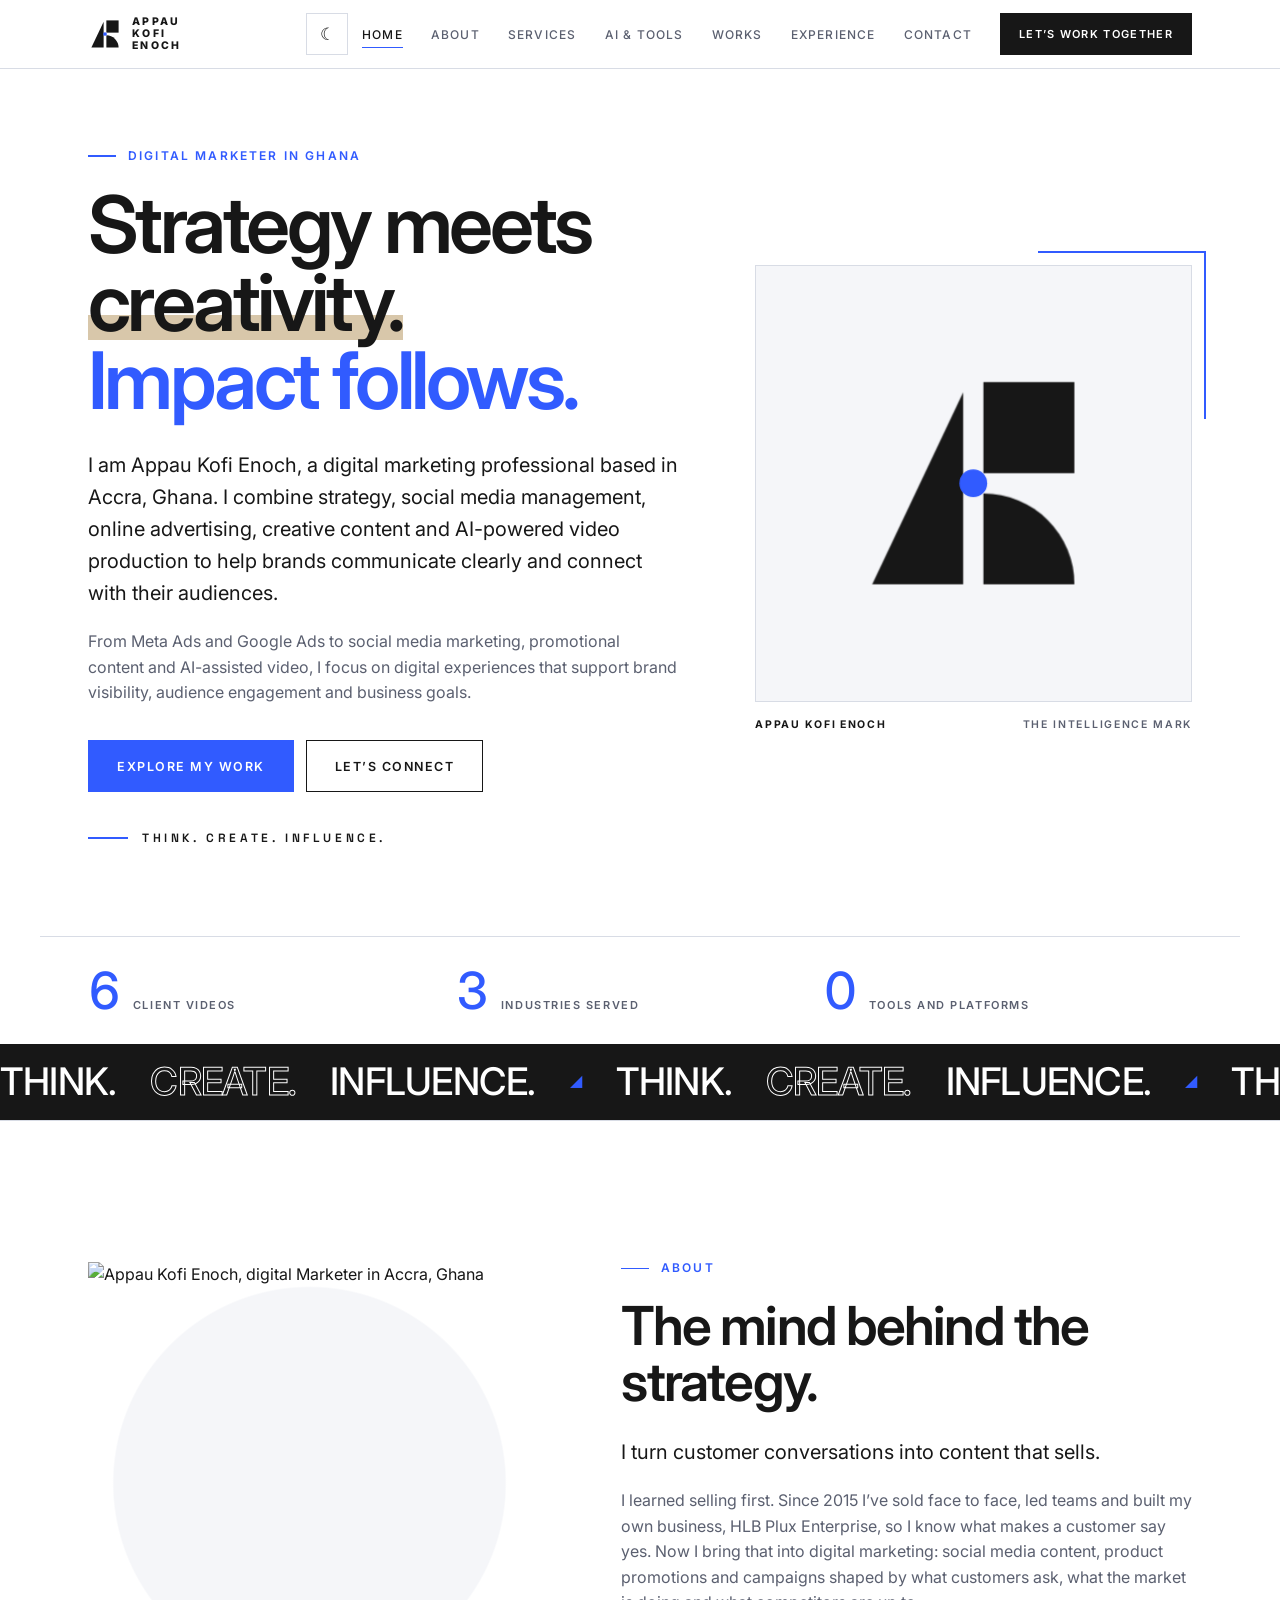
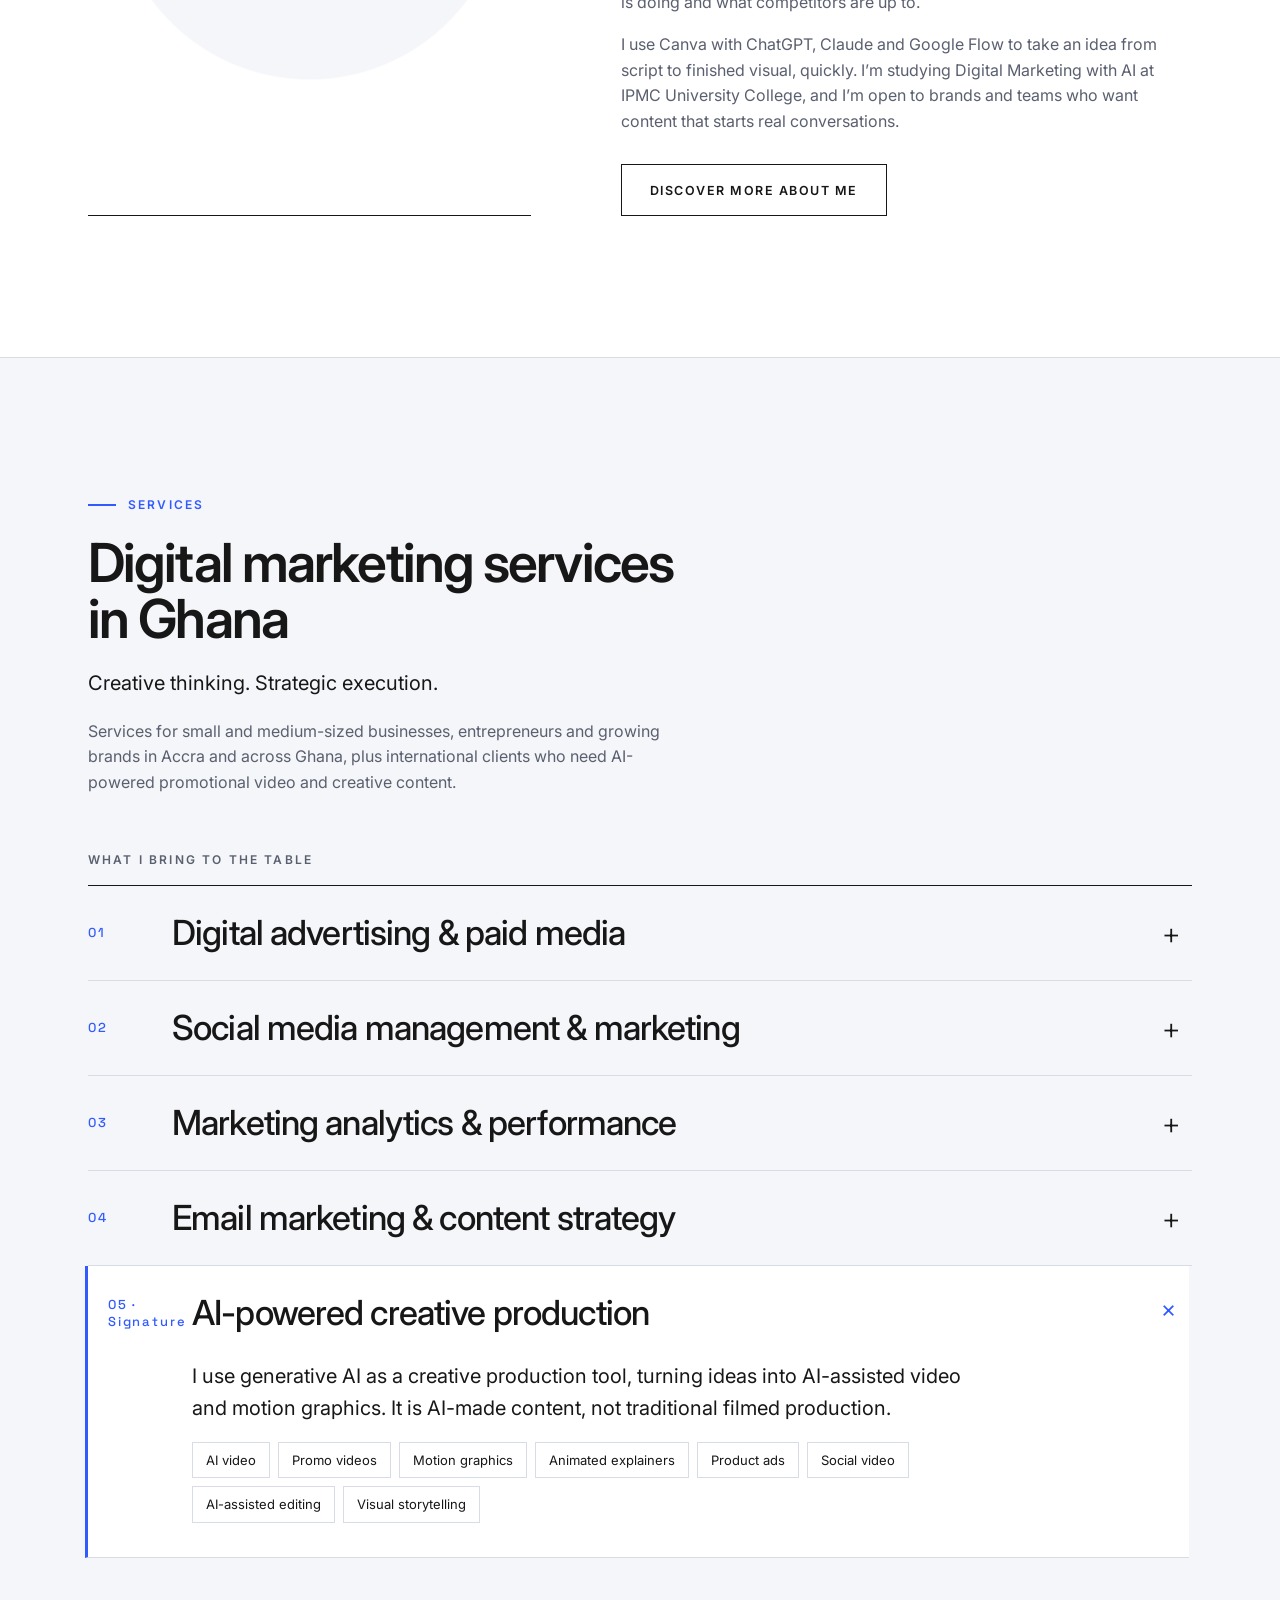
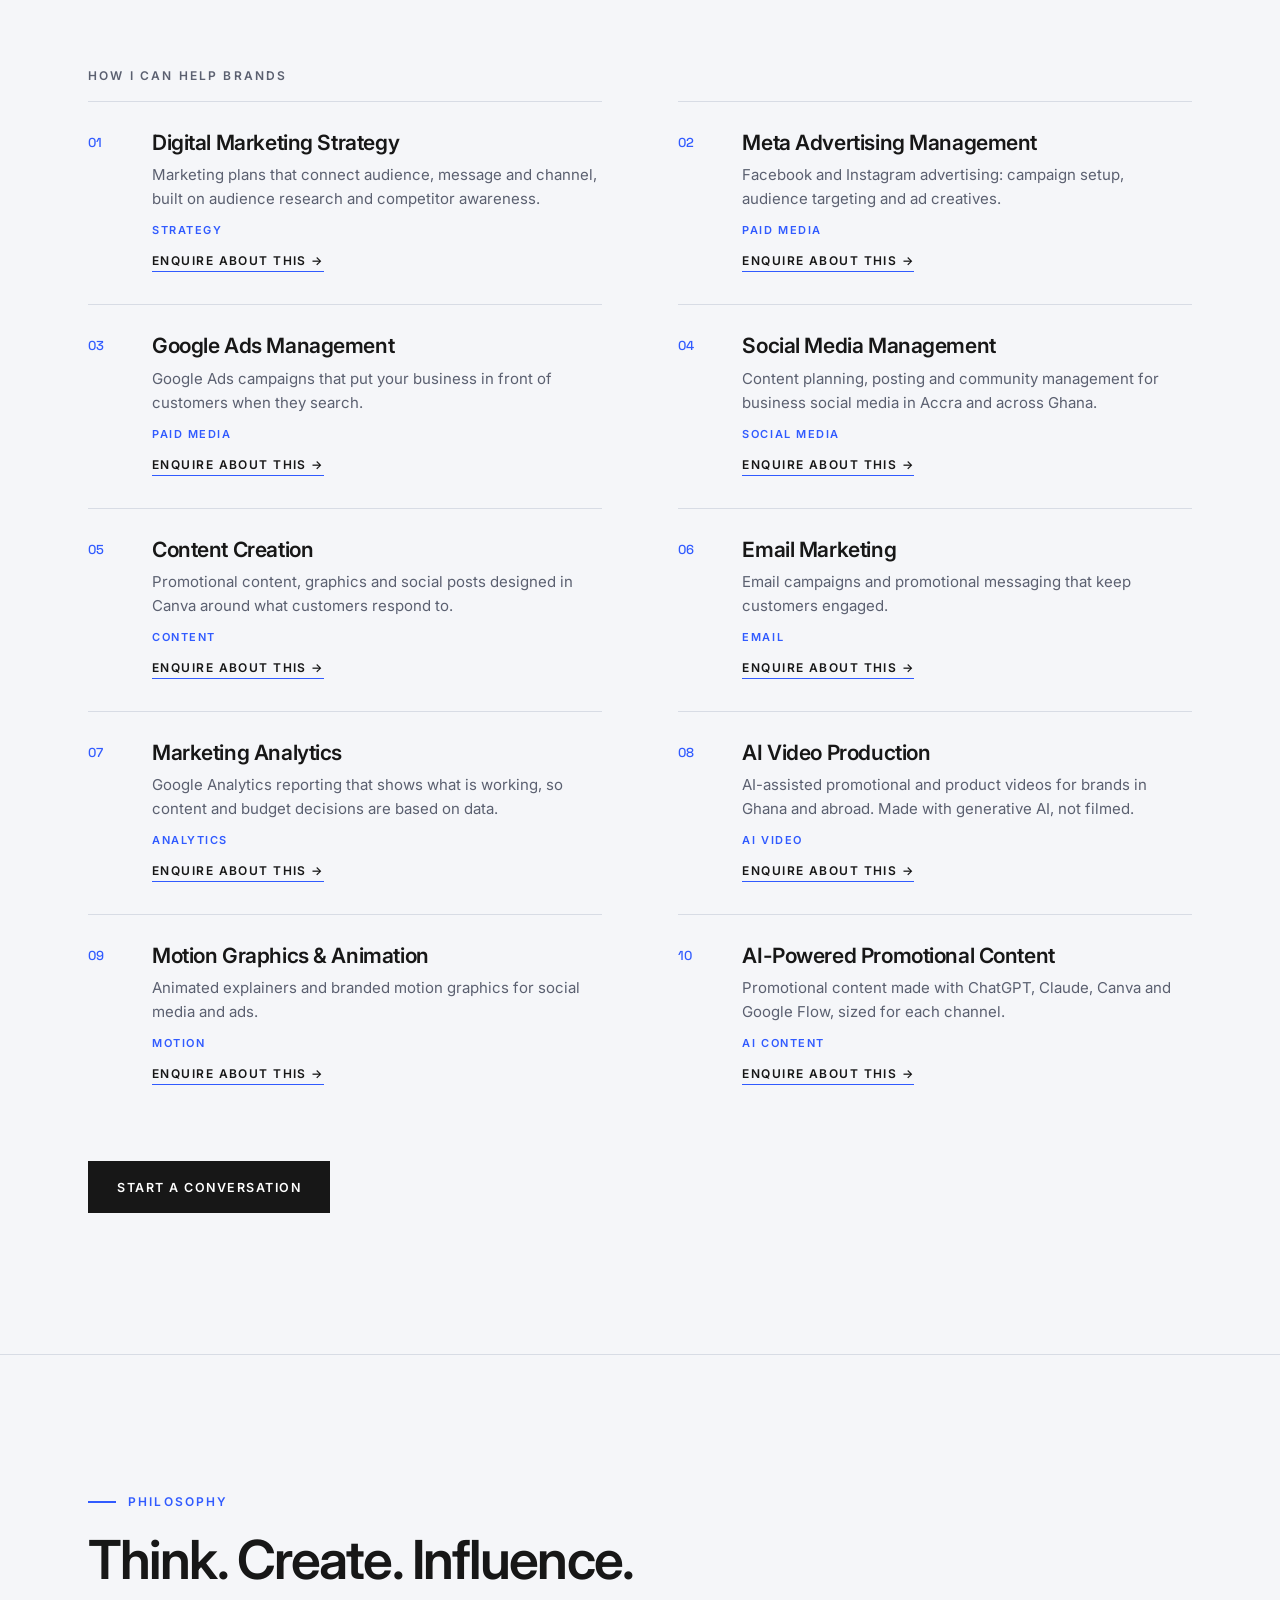
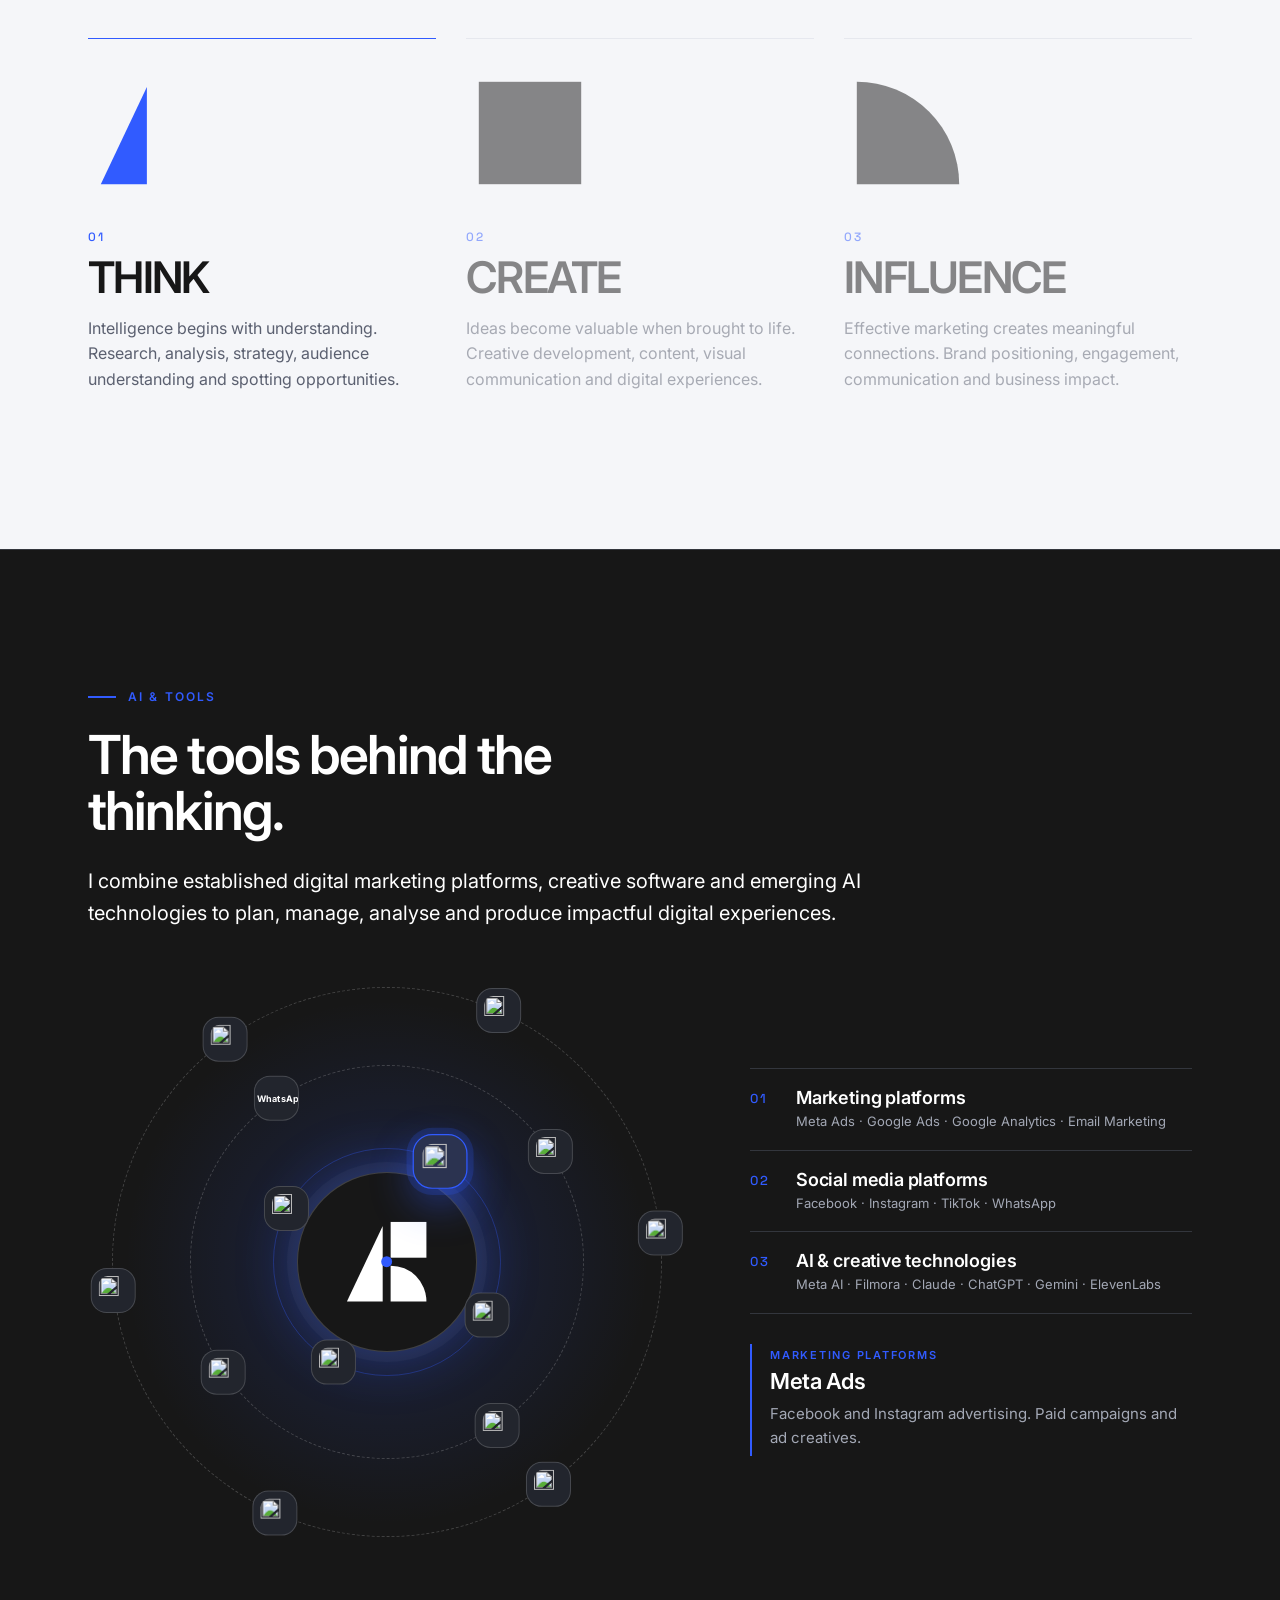
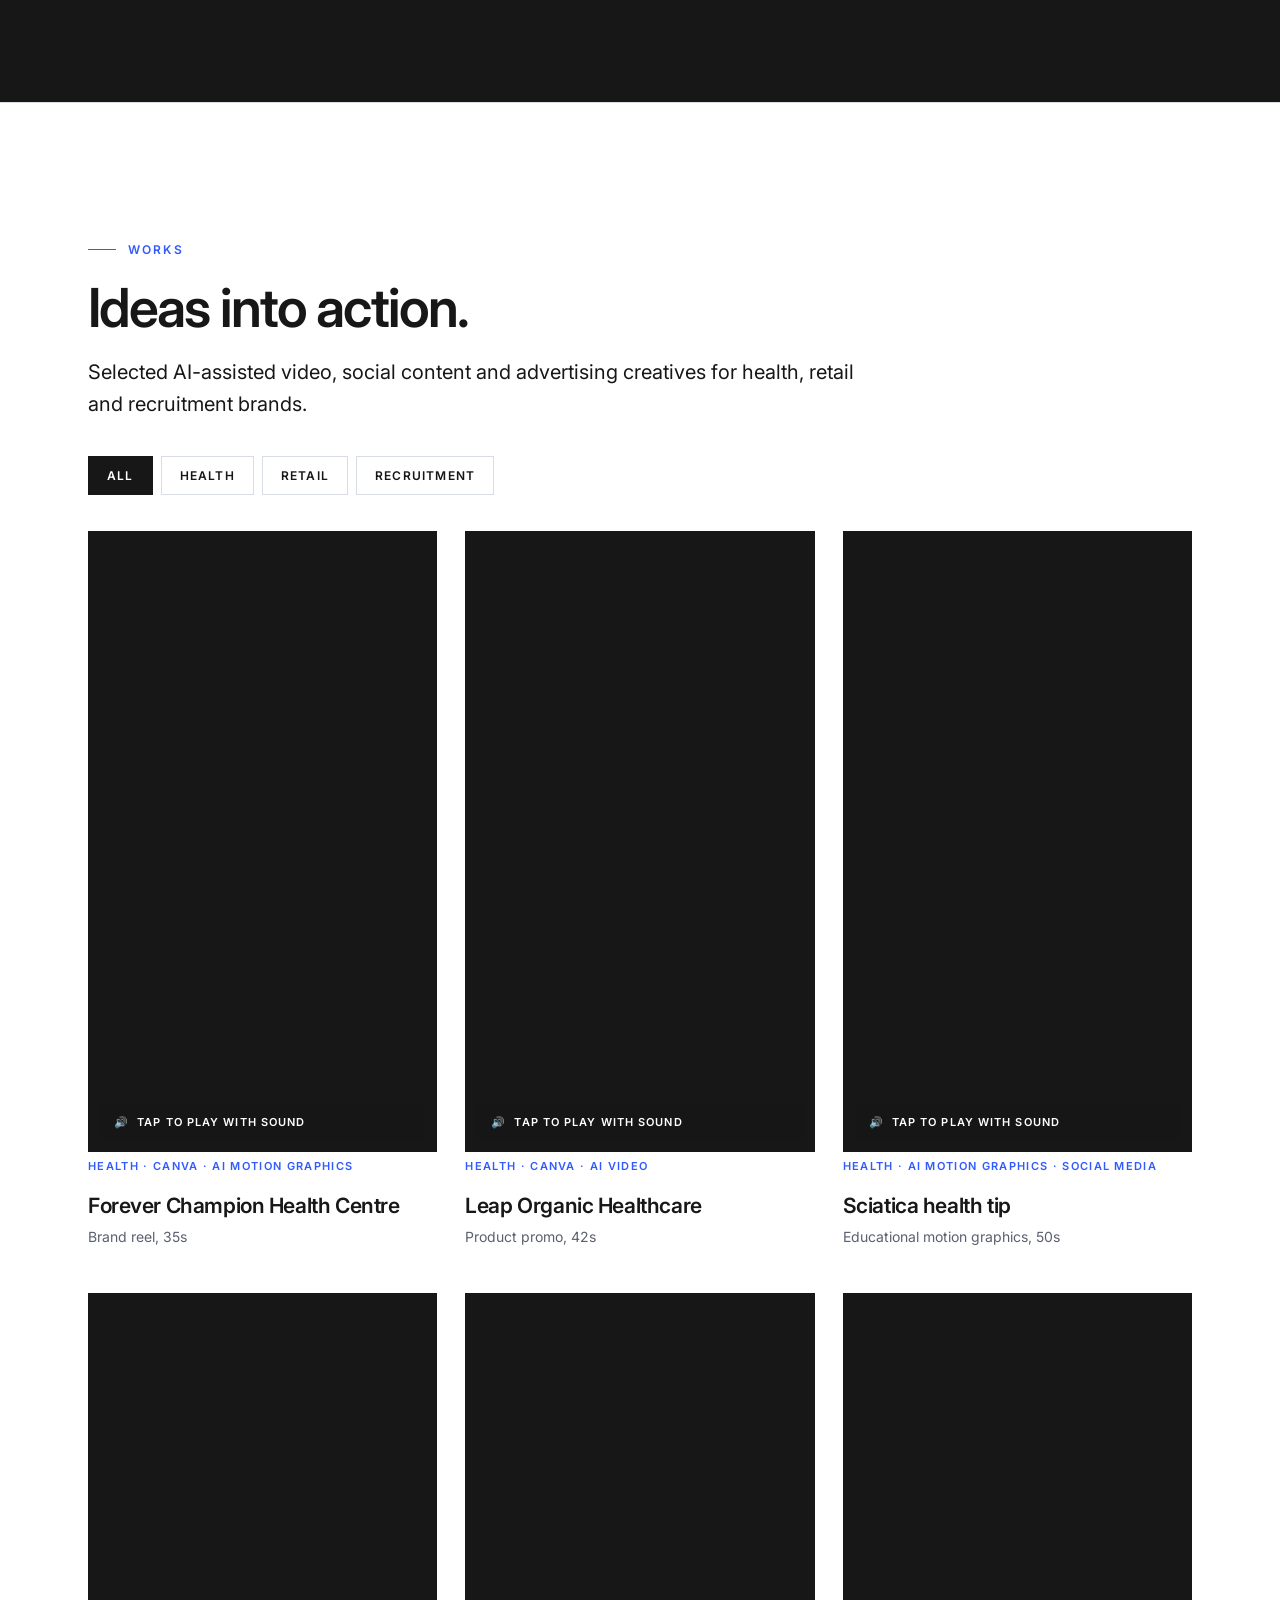
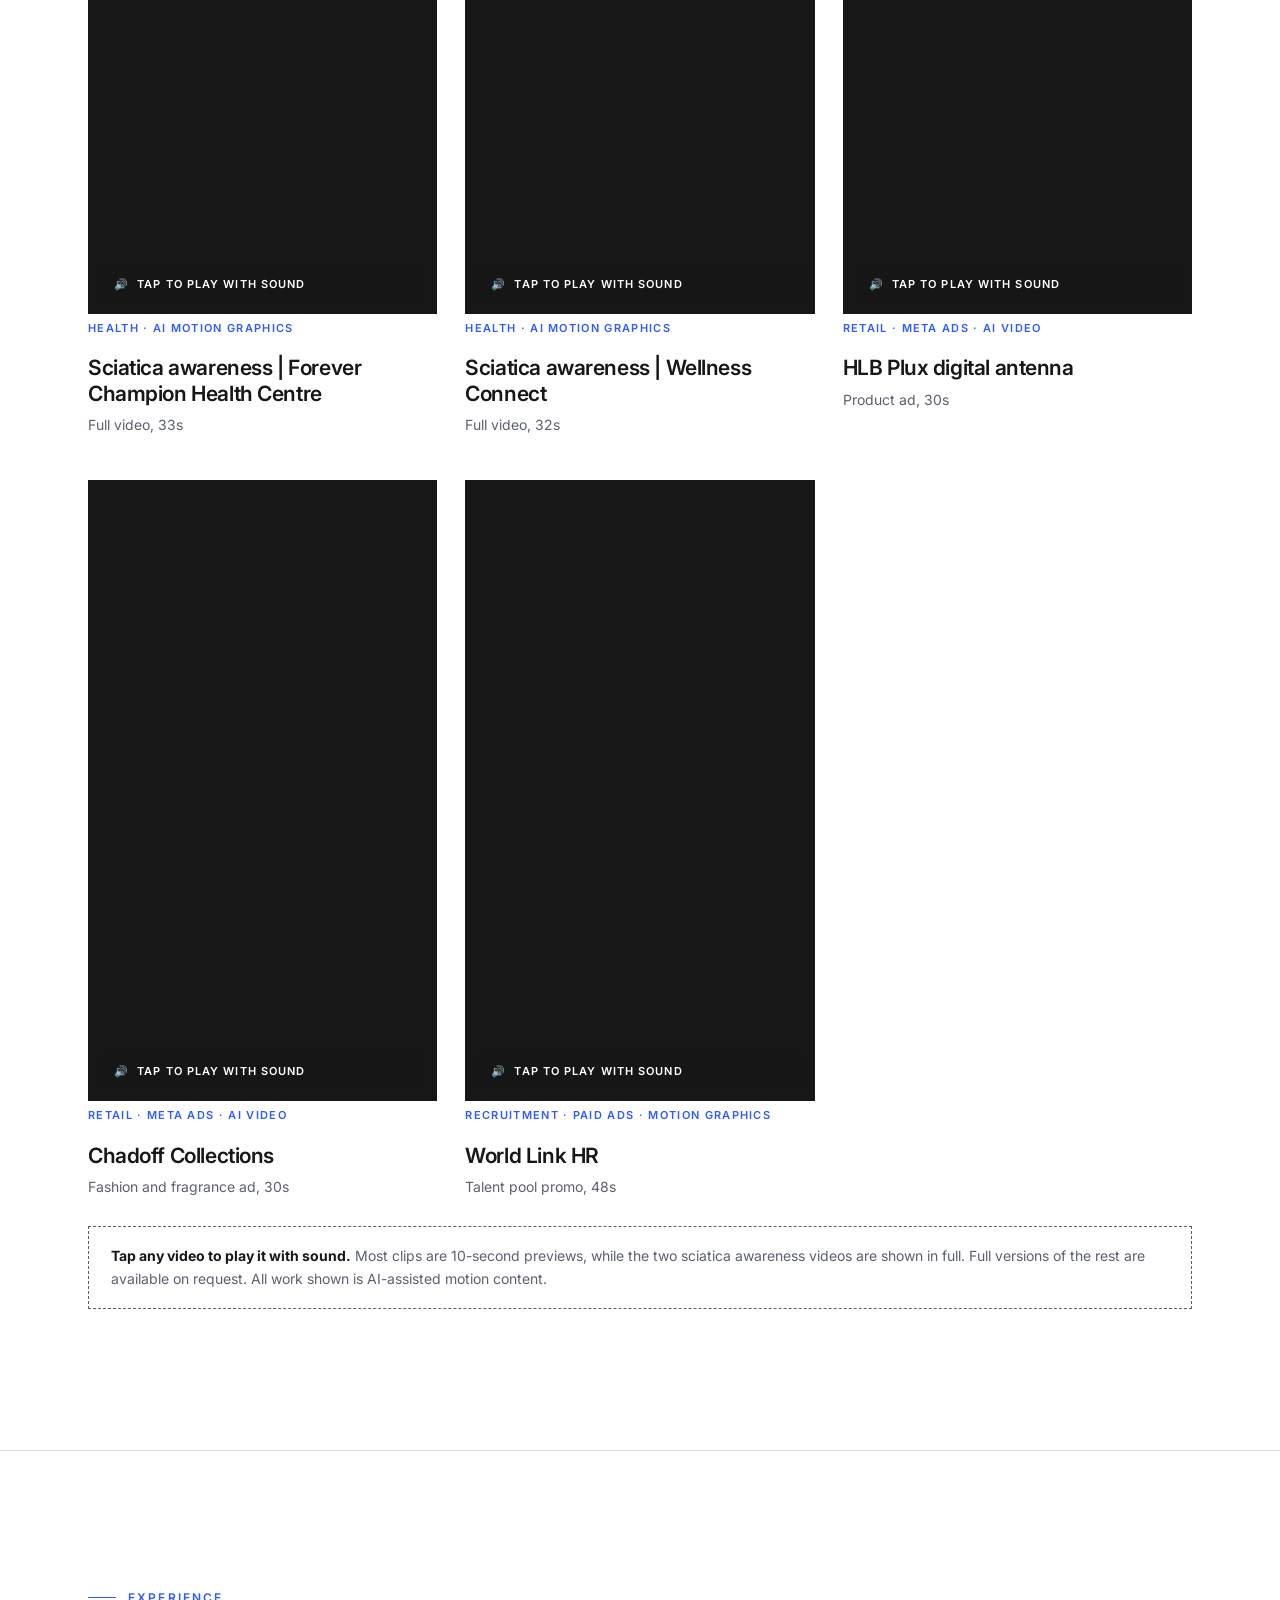
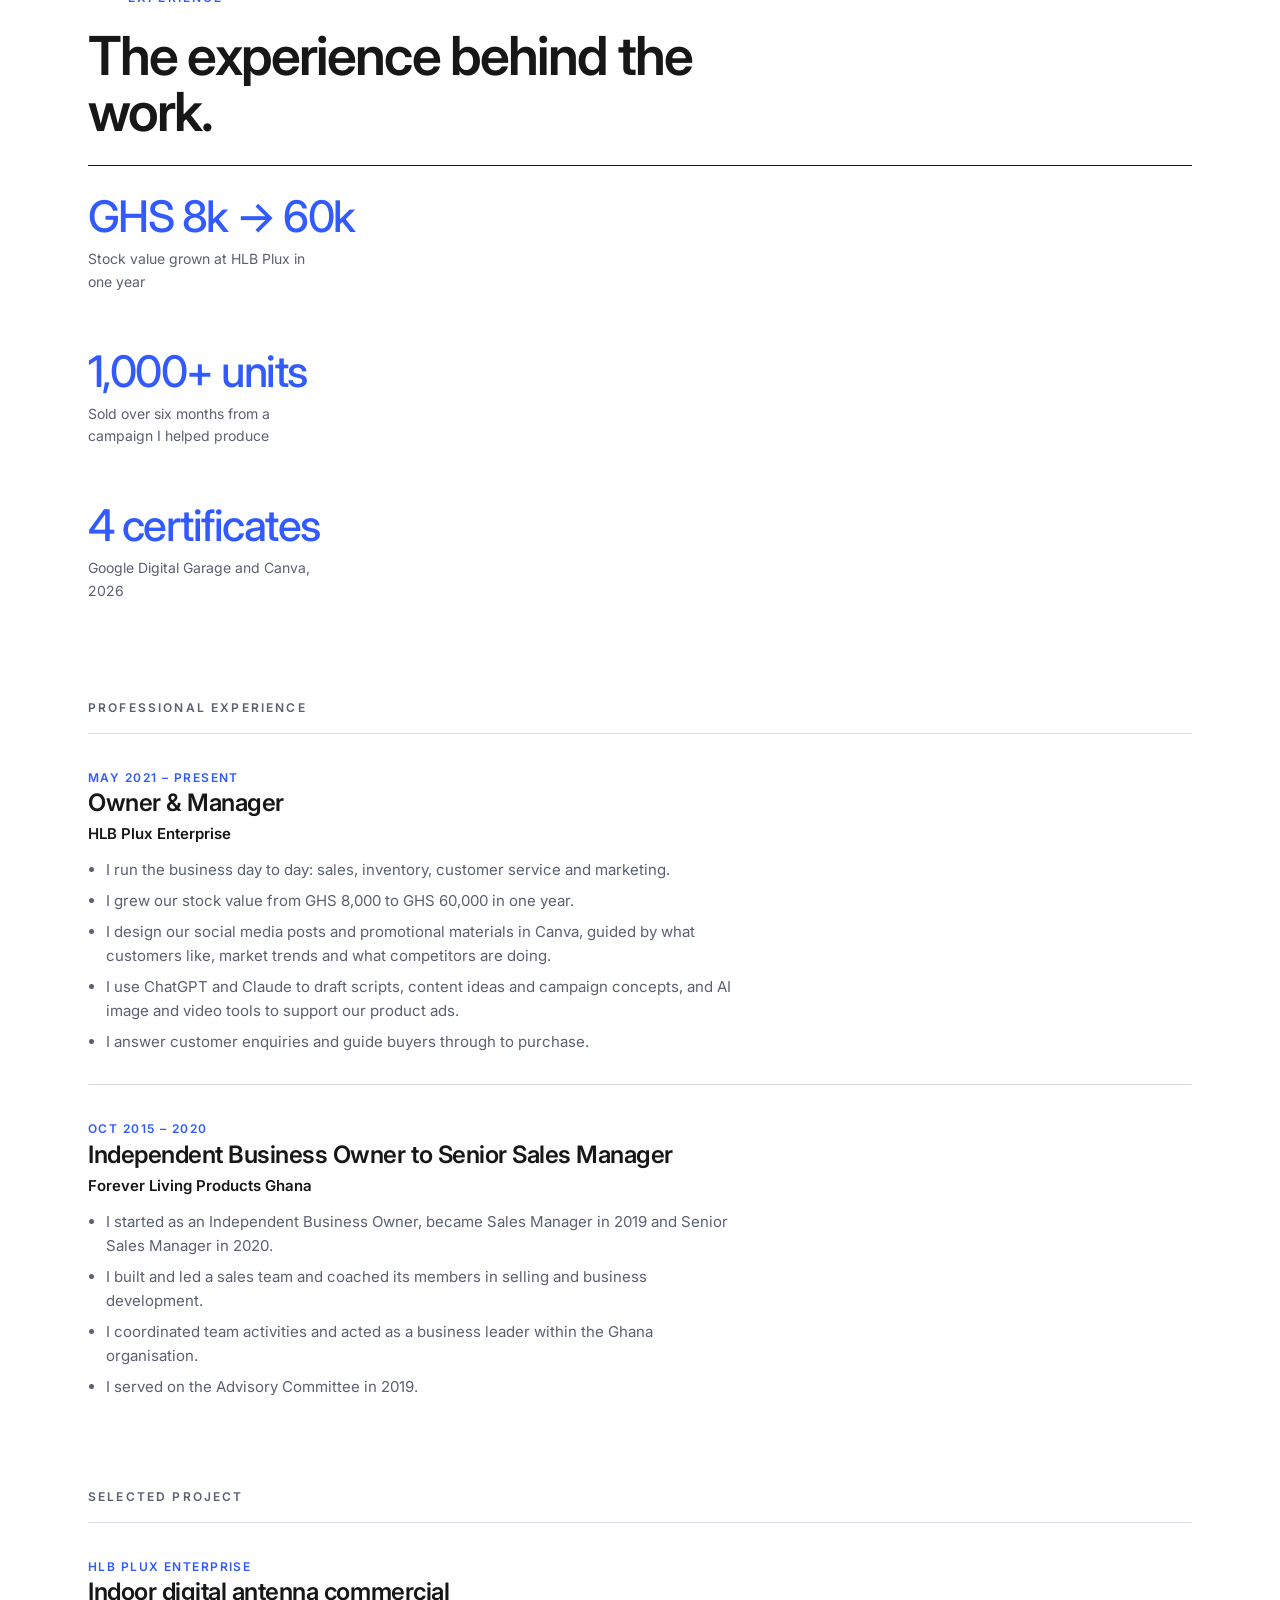
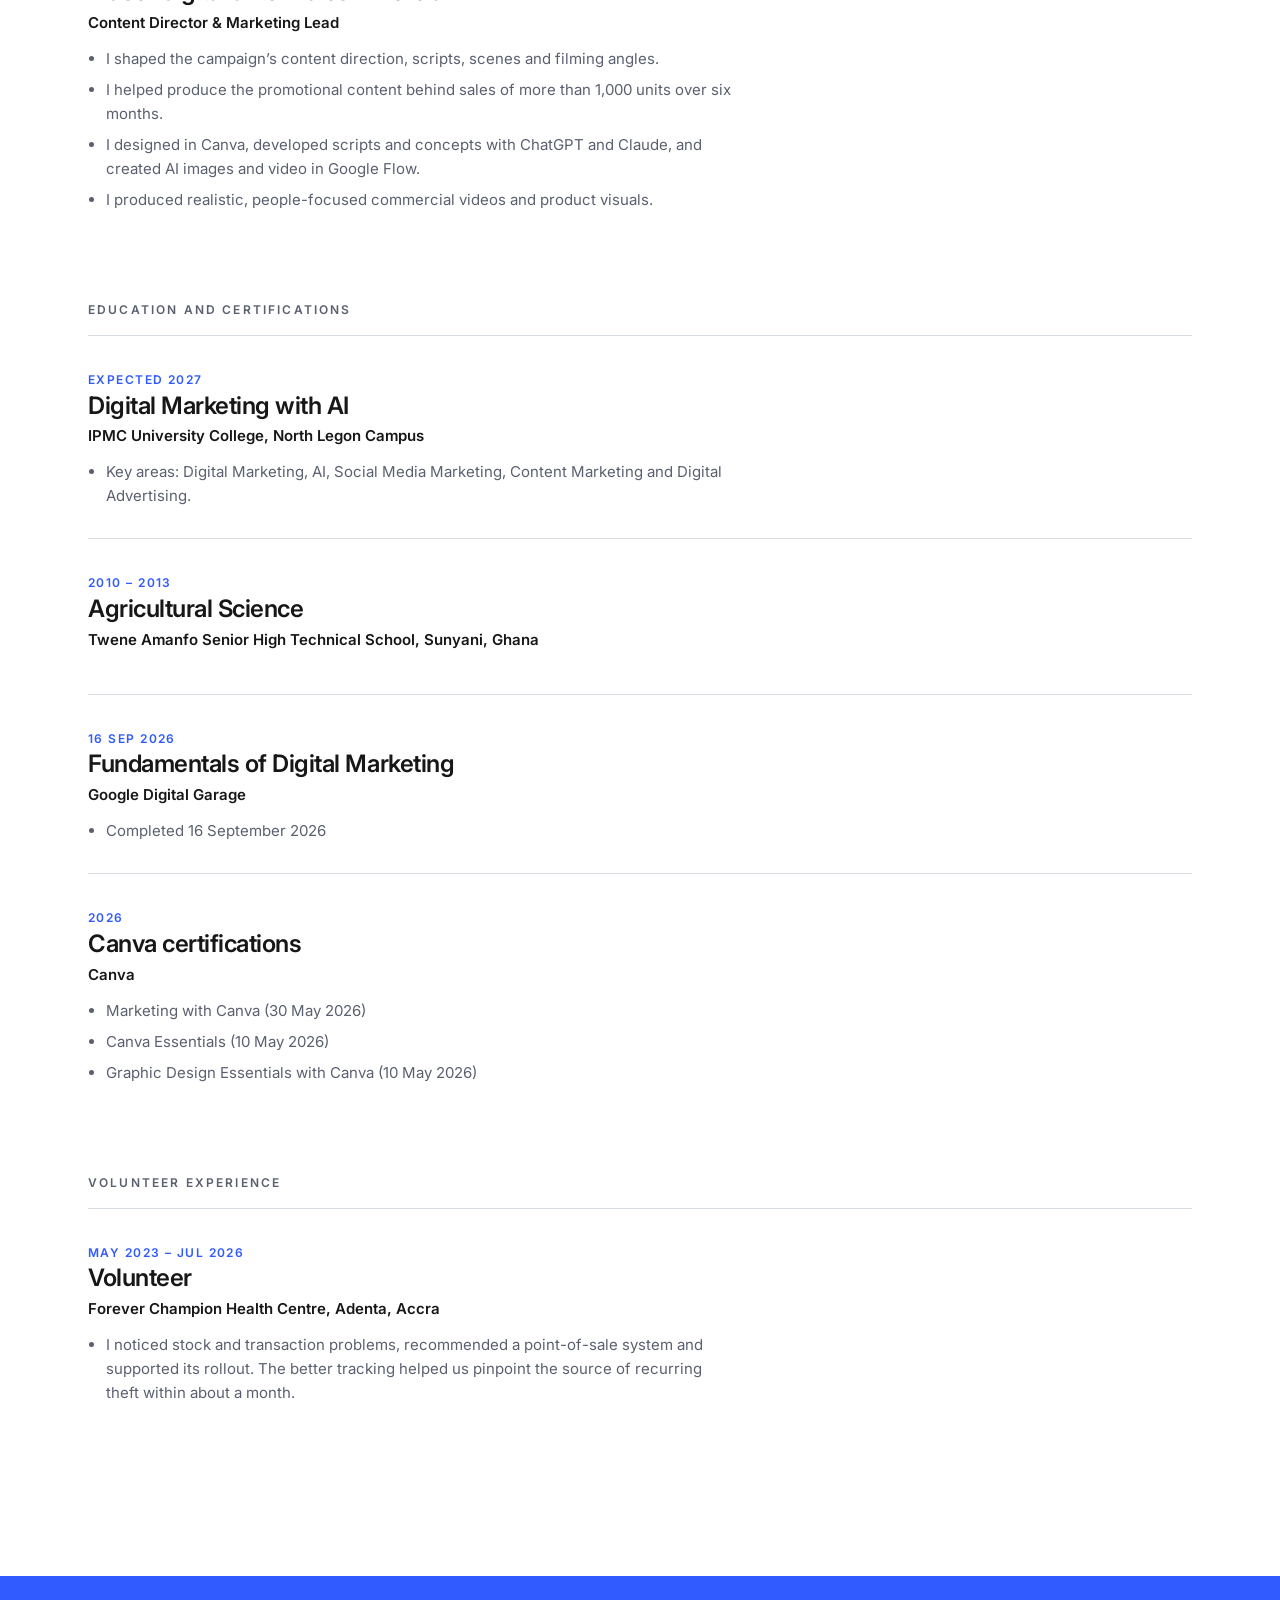
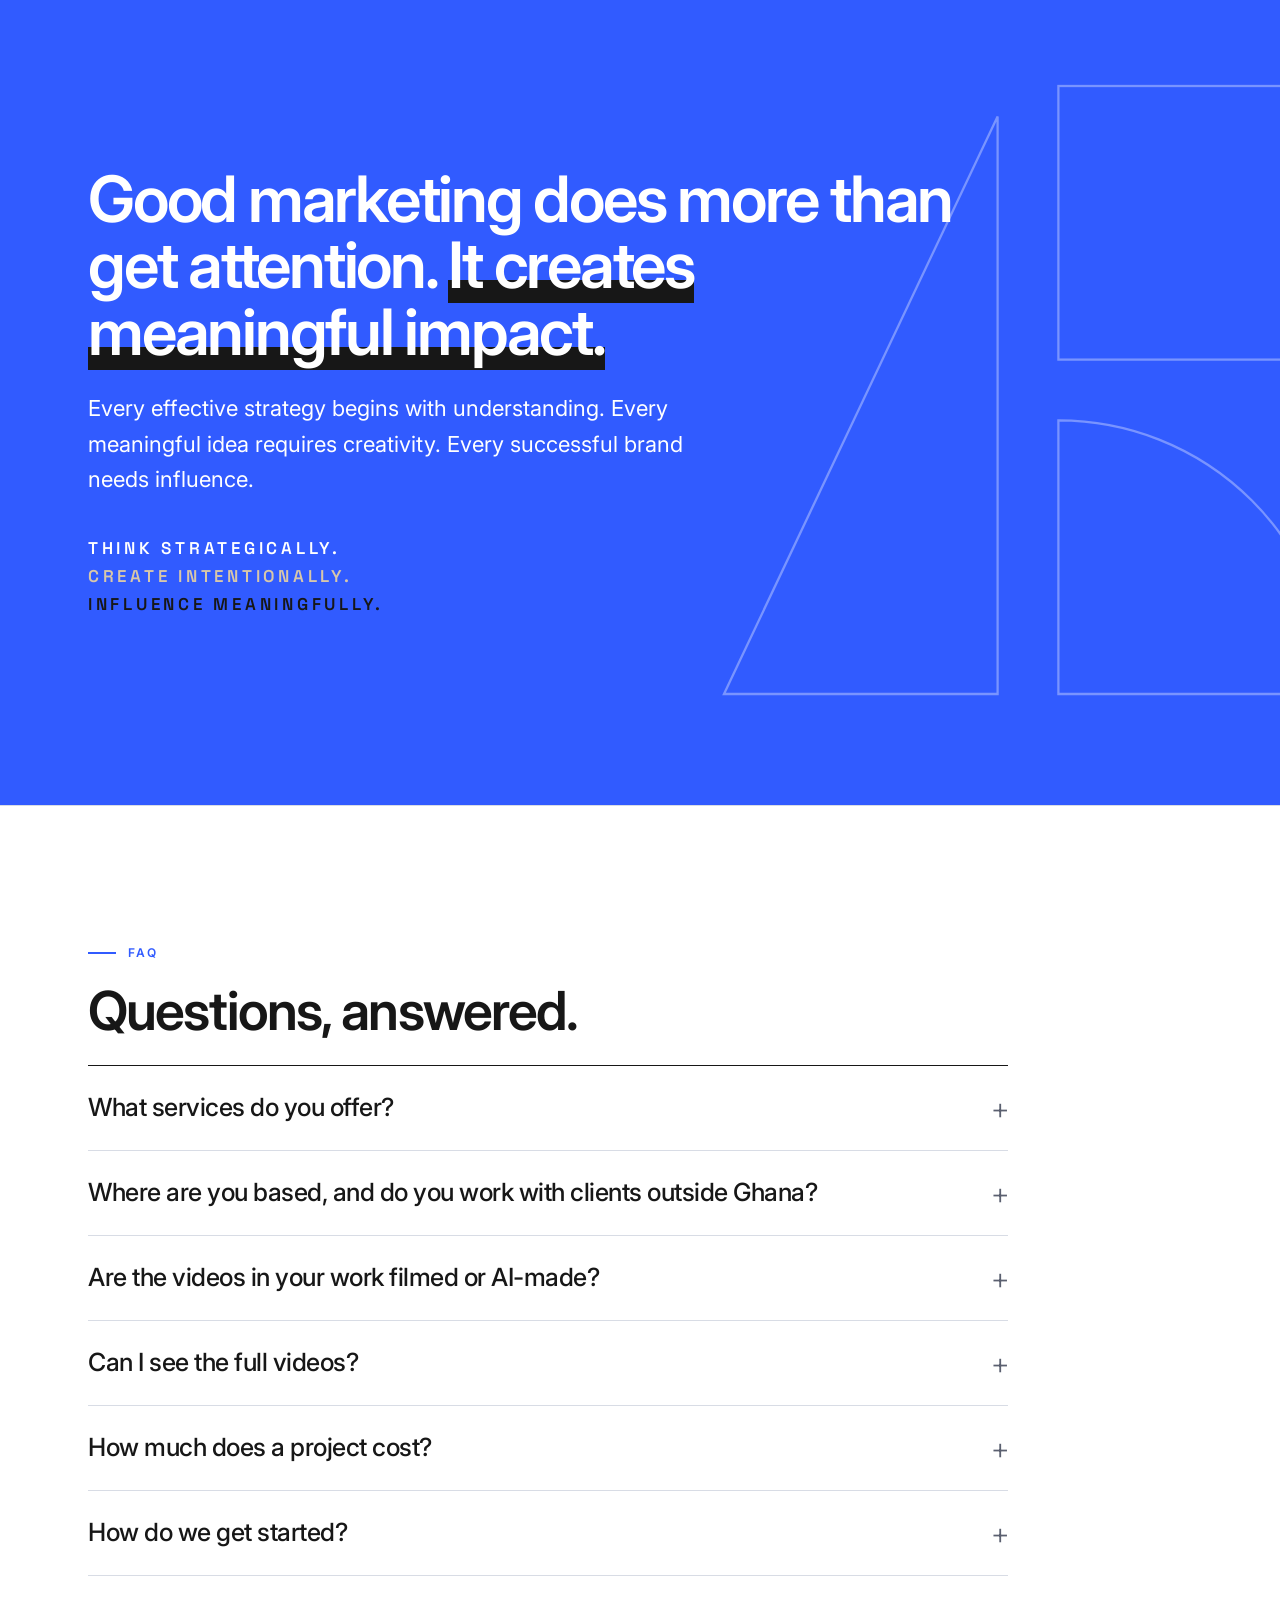
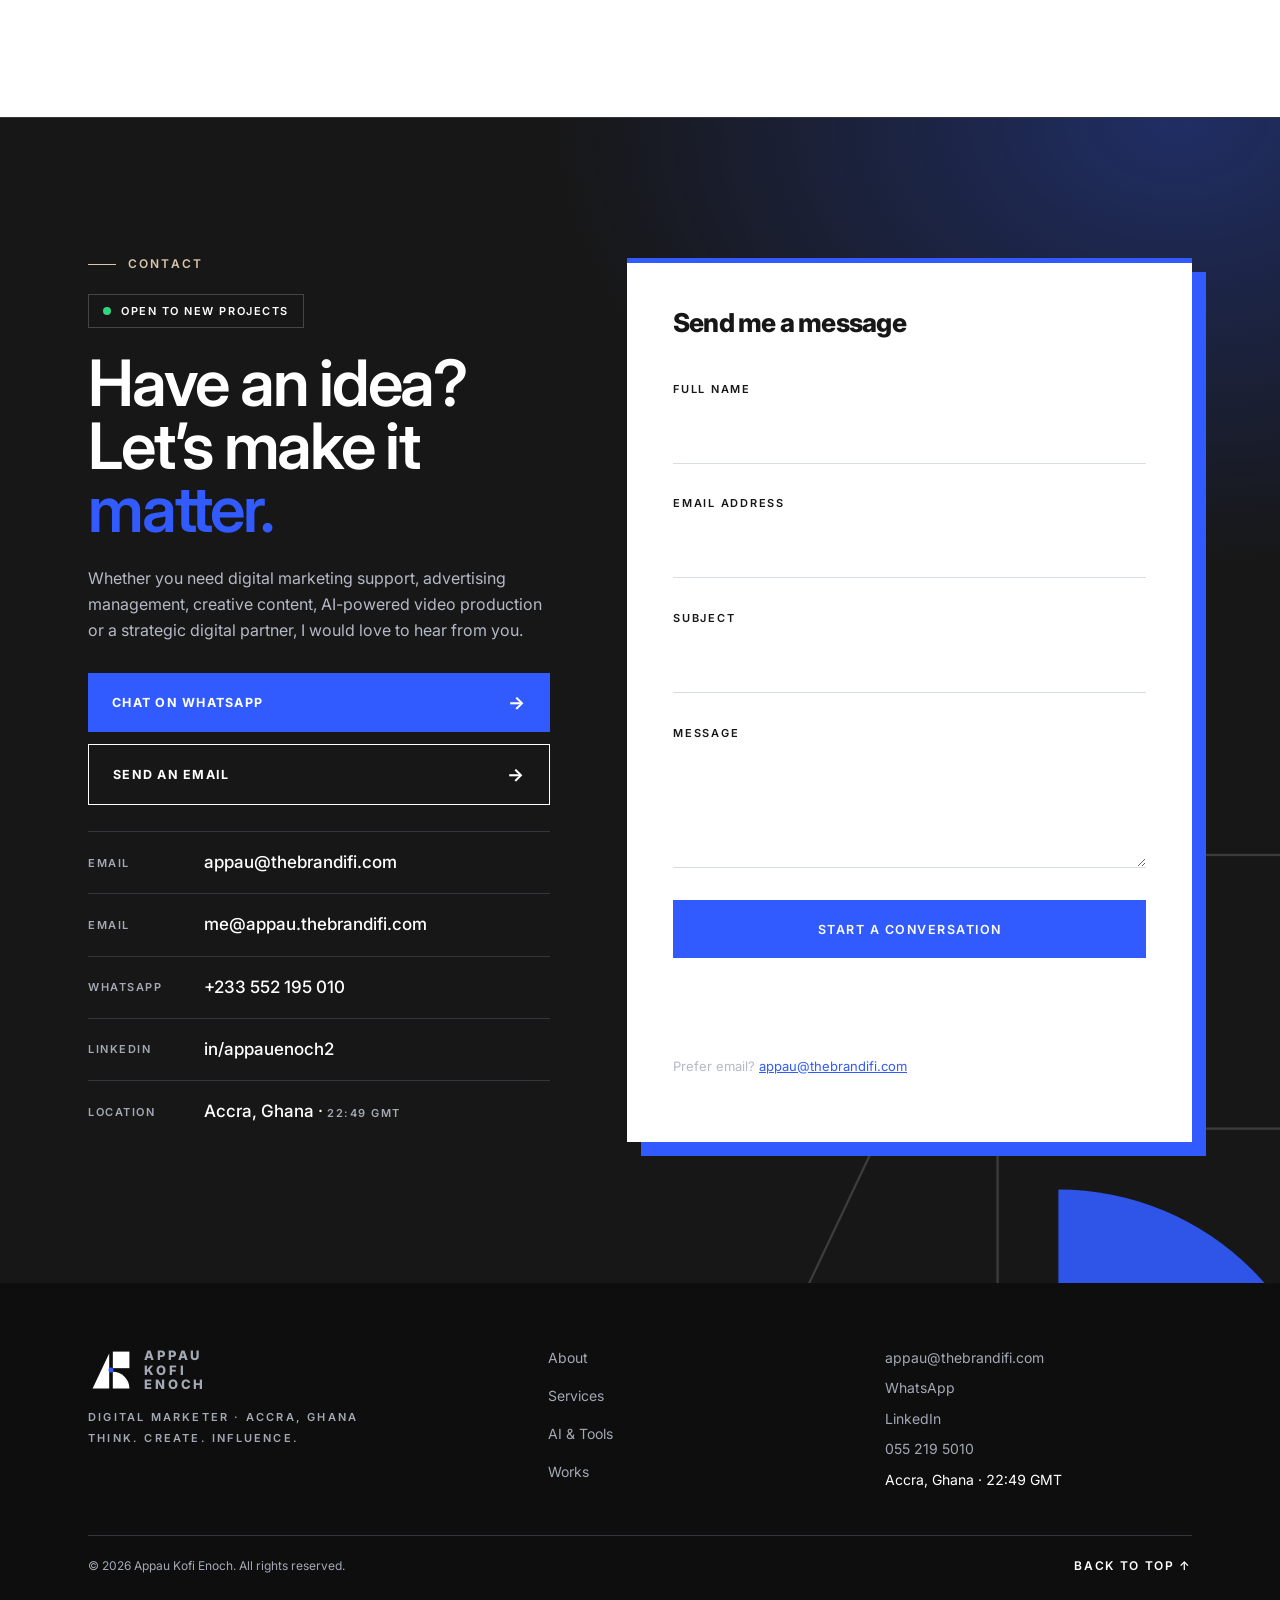
==== index.html @ 354ed5d5 "Add files via upload" ====
<!DOCTYPE html><html lang="en"><head><meta charset="utf-8"><meta name="viewport" content="width=device-width, initial-scale=1, viewport-fit=cover">
<title>Appau Kofi Enoch | Digital Marketer in Ghana </title>
<meta name="description" content="Appau Kofi Enoch is a digital Marketer in Accra, Ghana: Meta Ads, Google Ads, social media management, strategy and AI-powered video production.">
<meta name="robots" content="index,follow,max-image-preview:large,max-snippet:-1,max-video-preview:-1">
<meta name="author" content="Appau Kofi Enoch"><meta name="theme-color" content="#315BFF">
<meta property="og:type" content="website"><meta property="og:site_name" content="Appau Kofi Enoch | The Intelligence Mark"><meta property="og:locale" content="en_GH">
<meta property="og:title" content="Appau Kofi Enoch|Digital Marketer in Ghana "><meta property="og:description" content="Appau Kofi Enoch is a digital Marketer in Accra, Ghana: Meta Ads, Google Ads, social media management, strategy and AI-powered video production.">
<meta name="twitter:card" content="summary"><meta name="twitter:title" content="Appau Kofi Enoch|Digital Marketer in Ghana "><meta name="twitter:description" content="Appau Kofi Enoch is a digital Marketer in Accra, Ghana: Meta Ads, Google Ads, social media management, strategy and AI-powered video production.">
<!--DOMAIN-BLOCK
<link rel="canonical" href="https://YOUR-DOMAIN/">
<meta property="og:url" content="https://YOUR-DOMAIN/">
<meta property="og:image" content="https://YOUR-DOMAIN/og-image.png"><meta property="og:image:width" content="1200"><meta property="og:image:height" content="630"><meta property="og:image:alt" content="Appau Kofi Enoch, Digital Marketer in Ghana">
<meta name="twitter:image" content="https://YOUR-DOMAIN/og-image.png">
DOMAIN-BLOCK-->
<link rel="icon" type="image/svg+xml" href="favicon/favicon.svg">
<link rel="icon" type="image/png" sizes="32x32" href="favicon/favicon-32.png">
<link rel="apple-touch-icon" sizes="180x180" href="favicon/apple-touch-icon.png">
<link rel="manifest" href="site.webmanifest">
<noscript><style>.rv{opacity:1!important;transform:none!important}</style></noscript>
<link rel="preconnect" href="https://fonts.googleapis.com"><link rel="preconnect" href="https://fonts.gstatic.com" crossorigin>
<link href="https://fonts.googleapis.com/css2?family=Inter:wght@400;500;600;900&family=Space+Grotesk:wght@500;700&display=swap" rel="stylesheet">
<script type="application/ld+json">{"@context": "https://schema.org", "@graph": [{"@type": "ProfilePage", "@id": "#profile", "name": "Appau Kofi Enoch | Digital Marketer in Ghana", "description": "Appau Kofi Enoch is a digital Marketer in Accra, Ghana: Meta Ads, Google Ads, social media management, strategy and AI-powered video production.", "inLanguage": "en-GH", "mainEntity": {"@id": "#person"}}, {"@type": "Person", "@id": "#person", "name": "Appau Kofi Enoch", "alternateName": "Enoch Kofi Appau", "jobTitle": "Digital Marketer", "description": "Digital marketing professional based in Accra, Ghana, working across Meta Ads, Google Ads, social media management, content creation, marketing analytics and AI-powered video production.", "telephone": "+233552195010", "email": "appau@thebrandifi.com", "address": {"@type": "PostalAddress", "addressLocality": "Accra", "addressCountry": "GH"}, "worksFor": {"@type": "Organization", "name": "HLB Plux Enterprise"}, "alumniOf": {"@type": "CollegeOrUniversity", "name": "IPMC University College"}, "sameAs": ["https://www.linkedin.com/in/appauenoch2", "https://wealthyenoch.my.canva.site/"], "knowsAbout": ["Digital marketing", "Social media marketing", "Meta Ads", "Google Ads", "Google Analytics", "Content creation", "Email marketing", "AI video production", "Motion graphics"]}, {"@type": "Service", "name": "Digital Marketing Strategy", "description": "Marketing plans that connect audience, message and channel, built on audience research and competitor awareness.", "serviceType": "Strategy", "provider": {"@id": "#person"}, "areaServed": [{"@type": "Country", "name": "Ghana"}, {"@type": "Place", "name": "Worldwide (remote services)"}]}, {"@type": "Service", "name": "Meta Advertising Management", "description": "Facebook and Instagram advertising: campaign setup, audience targeting and ad creatives.", "serviceType": "Paid media", "provider": {"@id": "#person"}, "areaServed": [{"@type": "Country", "name": "Ghana"}, {"@type": "Place", "name": "Worldwide (remote services)"}]}, {"@type": "Service", "name": "Google Ads Management", "description": "Google Ads campaigns that put your business in front of customers when they search.", "serviceType": "Paid media", "provider": {"@id": "#person"}, "areaServed": [{"@type": "Country", "name": "Ghana"}, {"@type": "Place", "name": "Worldwide (remote services)"}]}, {"@type": "Service", "name": "Social Media Management", "description": "Content planning, posting and community management for business social media in Accra and across Ghana.", "serviceType": "Social media", "provider": {"@id": "#person"}, "areaServed": [{"@type": "Country", "name": "Ghana"}, {"@type": "Place", "name": "Worldwide (remote services)"}]}, {"@type": "Service", "name": "Content Creation", "description": "Promotional content, graphics and social posts designed in Canva around what customers respond to.", "serviceType": "Content", "provider": {"@id": "#person"}, "areaServed": [{"@type": "Country", "name": "Ghana"}, {"@type": "Place", "name": "Worldwide (remote services)"}]}, {"@type": "Service", "name": "Email Marketing", "description": "Email campaigns and promotional messaging that keep customers engaged.", "serviceType": "Email", "provider": {"@id": "#person"}, "areaServed": [{"@type": "Country", "name": "Ghana"}, {"@type": "Place", "name": "Worldwide (remote services)"}]}, {"@type": "Service", "name": "Marketing Analytics", "description": "Google Analytics reporting that shows what is working, so content and budget decisions are based on data.", "serviceType": "Analytics", "provider": {"@id": "#person"}, "areaServed": [{"@type": "Country", "name": "Ghana"}, {"@type": "Place", "name": "Worldwide (remote services)"}]}, {"@type": "Service", "name": "AI Video Production", "description": "AI-assisted promotional and product videos for brands in Ghana and abroad. Made with generative AI, not filmed.", "serviceType": "AI video", "provider": {"@id": "#person"}, "areaServed": [{"@type": "Country", "name": "Ghana"}, {"@type": "Place", "name": "Worldwide (remote services)"}]}, {"@type": "Service", "name": "Motion Graphics & Animation", "description": "Animated explainers and branded motion graphics for social media and ads.", "serviceType": "Motion", "provider": {"@id": "#person"}, "areaServed": [{"@type": "Country", "name": "Ghana"}, {"@type": "Place", "name": "Worldwide (remote services)"}]}, {"@type": "Service", "name": "AI-Powered Promotional Content", "description": "Promotional content made with ChatGPT, Claude, Canva and Google Flow, sized for each channel.", "serviceType": "AI content", "provider": {"@id": "#person"}, "areaServed": [{"@type": "Country", "name": "Ghana"}, {"@type": "Place", "name": "Worldwide (remote services)"}]}, {"@type": "FAQPage", "mainEntity": [{"@type": "Question", "name": "What services do you offer?", "acceptedAnswer": {"@type": "Answer", "text": "Digital marketing strategy, Meta Ads and Google Ads management, social media management, content creation, email marketing, marketing analytics, AI video production and motion graphics. Pick one or combine them; the Services section above has the detail."}}, {"@type": "Question", "name": "Where are you based, and do you work with clients outside Ghana?", "acceptedAnswer": {"@type": "Answer", "text": "I’m based in Accra, Ghana. Strategy, content and AI-powered video can all be delivered remotely, so brands outside Ghana are welcome to get in touch."}}, {"@type": "Question", "name": "Are the videos in your work filmed or AI-made?", "acceptedAnswer": {"@type": "Answer", "text": "They are AI-assisted motion content, built with generative AI tools and Canva. They are not traditionally filmed productions, and I’ll always say so."}}, {"@type": "Question", "name": "Can I see the full videos?", "acceptedAnswer": {"@type": "Answer", "text": "Yes. Most clips on this page are 10-second previews and full versions are available on request; the two sciatica awareness videos are shown in full. Message me on WhatsApp or by email."}}, {"@type": "Question", "name": "How much does a project cost?", "acceptedAnswer": {"@type": "Answer", "text": "It depends on the scope: platforms, how much content you need, video length and timelines. Tell me about your business and goals and I’ll respond with a clear proposal."}}, {"@type": "Question", "name": "How do we get started?", "acceptedAnswer": {"@type": "Answer", "text": "Send a message through the form, WhatsApp or email. Tell me about your business, your audience and what you want to achieve, and we’ll take it from there."}}]}]}</script>
<style>:root{--bg:#fff;--bg2:#F5F6F9;--ink:#171717;--mut:#5b6070;--ln:#D8DCE5;--blue:#315BFF;--sand:#D8C7AA;--paper:var(--bg);box-sizing:border-box;padding-top:env(safe-area-inset-top,0px);padding-bottom:env(safe-area-inset-bottom,0px)}
:root[data-theme=dark]{--bg:#121212;--bg2:#1a1a1a;--ink:#F4F5F8;--mut:#a3a8b5;--ln:#2e3036}
*{box-sizing:border-box}html{scroll-behavior:smooth;scroll-padding-top:76px;height:auto}
body{margin:0;background:var(--bg);color:var(--ink);font:400 16px/1.6 Inter,"Helvetica Neue",Arial,sans-serif;overflow-x:hidden;transition:background .35s,color .35s}
body::before{content:"";position:fixed;inset:0 0 auto;height:env(safe-area-inset-top,0px);background:var(--bg);z-index:60}
a{color:inherit}:focus-visible{outline:3px solid var(--blue);outline-offset:3px}
.w{max-width:1200px;margin:0 auto;padding:0 clamp(20px,4vw,48px)}
section{padding:clamp(80px,11vw,150px) 0;border-top:1px solid var(--ln)}
.dk{--bg:#171717;--bg2:#1f1f1f;--ink:#fff;--mut:#a3a8b5;--ln:#33363d;background:var(--bg);color:var(--ink)}
.bl{--ink:#fff;--mut:#dbe3ff;--ln:#ffffff55;background:var(--blue);color:#fff;border:0}
h2{font:600 clamp(30px,4.2vw,58px)/1.04 Inter;letter-spacing:-.035em;margin:0 0 26px;max-width:18ch}
p{color:var(--mut);max-width:60ch}.lead{font-size:clamp(17px,1.8vw,20px);color:var(--ink)}
.kick{font:600 12px/1 Inter;letter-spacing:.18em;text-transform:uppercase;color:var(--blue);margin:0 0 24px;display:flex;gap:12px;align-items:center}.kick::before{content:"";width:28px;height:1.5px;background:currentColor}
.bl .kick{color:var(--sand)}
.btn{display:inline-flex;align-items:center;gap:10px;height:52px;padding:0 28px;font:600 12.5px Inter;letter-spacing:.12em;text-transform:uppercase;text-decoration:none;border:1.5px solid var(--ink);background:var(--ink);color:var(--bg);cursor:pointer;transition:.25s}
.btn:hover{background:var(--blue);border-color:var(--blue);color:#fff}.btn.o{background:none;color:var(--ink)}.btn.o:hover{background:var(--ink);border-color:var(--ink);color:var(--bg)}.btn.bl{background:var(--blue);border-color:var(--blue);color:#fff}.btn.bl:hover{background:var(--ink);border-color:var(--ink);color:var(--bg)}
header{position:fixed;inset:env(safe-area-inset-top,0px) 0 auto;z-index:50;background:color-mix(in srgb,var(--bg) 88%,transparent);backdrop-filter:blur(14px);border-bottom:1px solid var(--ln)}
.nv{display:flex;align-items:center;height:68px}.logo{display:flex;align-items:center;gap:10px;text-decoration:none;font:800 10.5px/1.15 Inter;letter-spacing:.22em;margin-right:auto}.logo svg{width:34px;height:34px}
nav ul{display:flex;gap:28px;list-style:none;margin:0;padding:0;align-items:center}nav a{font:500 12px Inter;letter-spacing:.1em;text-decoration:none;text-transform:uppercase;color:var(--mut);position:relative;padding:6px 0;transition:.2s}nav a:hover,nav a.on{color:var(--ink)}
nav a:not(.btn)::after{content:"";position:absolute;left:0;bottom:0;height:1.5px;width:100%;background:var(--blue);transform:scaleX(0);transform-origin:left;transition:.3s}nav a.on::after{transform:scaleX(1)}
nav .btn{height:42px;padding:0 18px;font-size:11px;color:var(--bg)}nav .btn:hover{color:#fff}
.tg,#mb{width:42px;height:42px;border:1.5px solid var(--ln);background:none;color:var(--ink);cursor:pointer;font-size:17px;line-height:1;transition:.25s}.tg{margin-right:14px}.tg:hover{border-color:var(--blue);color:var(--blue)}#mb{display:none}
@media(max-width:1080px){#mb{display:block}nav ul{position:fixed;inset:calc(69px + env(safe-area-inset-top,0px)) 0 0;background:var(--bg);flex-direction:column;align-items:flex-start;padding:28px 24px;gap:0;opacity:0;visibility:hidden;transform:translateY(-8px);transition:.3s}nav ul.open{opacity:1;visibility:visible;transform:none}nav li{width:100%;border-bottom:1px solid var(--ln)}nav a{font:600 clamp(24px,7vw,36px) Inter;letter-spacing:-.02em;text-transform:none;display:block;padding:14px 0;color:var(--ink)}nav .btn{margin-top:22px;height:52px;font:600 12.5px Inter;letter-spacing:.12em;text-transform:uppercase;display:inline-flex;padding:0 26px}}
/* hero */
#home{border:0;padding:calc(150px + env(safe-area-inset-top,0px)) 0 0;position:relative;overflow:hidden}
.bgm,.sc{display:none}
.hg{display:grid;grid-template-columns:1.15fr .85fr;gap:clamp(30px,6vw,90px);align-items:center;padding-bottom:clamp(50px,7vw,90px)}
h1{font:600 clamp(40px,6.2vw,92px)/.98 Inter;letter-spacing:-.045em;margin:0 0 30px}h1 em{display:block;font-style:normal;color:var(--blue)}
.ol{background:linear-gradient(transparent 64%,var(--sand) 64% 90%,transparent 90%)}
#home .lead{max-width:52ch}.ct{display:flex;gap:12px;flex-wrap:wrap;margin:34px 0 0}.tag{font:600 12px "Space Grotesk";letter-spacing:.3em;margin-top:38px;color:var(--ink);display:flex;align-items:center;gap:14px}.tag::before{content:"";width:40px;height:1.5px;background:var(--blue)}
.lg{margin:0;width:100%;max-width:460px;justify-self:end;position:relative}
.lg svg{width:100%;aspect-ratio:1;display:block;background:var(--bg2);border:1px solid var(--ln);padding:15%;overflow:visible}.lg svg g{fill:var(--ink)}
.lg::before{content:"";position:absolute;right:-14px;top:-14px;width:38%;aspect-ratio:1;border-top:2px solid var(--blue);border-right:2px solid var(--blue)}
.lg svg *{animation:in 1s both}.lg .s2{animation-delay:.2s}.lg .s3{animation-delay:.4s}.lg .dt{transform-box:fill-box;transform-origin:center;animation:pl 2.6s 1.2s infinite}
.lg figcaption{display:flex;justify-content:space-between;margin-top:16px;font:600 10.5px Inter;letter-spacing:.16em;text-transform:uppercase;color:var(--mut)}.lg figcaption b{color:var(--ink)}
@keyframes in{from{opacity:0;transform:translateY(24px)}}@keyframes pl{50%{transform:scale(1.55)}}
.stt{display:grid;grid-template-columns:repeat(3,1fr);border-top:1px solid var(--ln)}.stt>div{padding:28px 0;display:flex;gap:14px;align-items:baseline;flex-wrap:wrap}.stt b{font:500 clamp(32px,4vw,52px)/1 Inter;letter-spacing:-.04em;color:var(--blue)}.stt span{font:600 11px Inter;letter-spacing:.14em;text-transform:uppercase;color:var(--mut)}
.tk{background:var(--ink);color:var(--bg);overflow:hidden;white-space:nowrap;padding:18px 0}.tt{display:inline-flex;gap:34px;width:max-content;align-items:center;animation:mq2 34s linear infinite}.tt span{font:500 clamp(22px,3vw,38px)/1 Inter;letter-spacing:-.02em}.tt .o{color:transparent;-webkit-text-stroke:1px var(--bg)}.tt i{font-style:normal;color:var(--blue)}@keyframes mq2{to{transform:translateX(-50%)}}
@media(max-width:860px){.hg{grid-template-columns:1fr}.lg{max-width:300px;justify-self:start}.stt>div{flex-direction:column;gap:4px}}
/* about */
.ab{display:grid;grid-template-columns:.8fr 1.2fr;gap:clamp(30px,7vw,100px);align-items:center}.pf{aspect-ratio:4/5;position:relative;border-bottom:1.5px solid var(--ink);max-width:460px;width:100%;background:radial-gradient(circle at 50% 40%,var(--bg2) 0 49%,transparent 49.4%)}.pf img{position:absolute;inset:auto 0 0;width:100%;height:100%;object-fit:contain;object-position:bottom}
@media(max-width:860px){.ab{grid-template-columns:1fr}}
/* expertise */
#expertise{background:var(--bg2)}.ex{border-top:1.5px solid var(--ink)}.ex details{border-bottom:1px solid var(--ln)}
.ex summary{list-style:none;cursor:pointer;display:grid;grid-template-columns:72px 1fr 30px;align-items:center;gap:12px;padding:28px 0;font:500 clamp(20px,2.7vw,36px)/1.1 Inter;letter-spacing:-.025em;transition:.25s}.ex summary::-webkit-details-marker{display:none}
.ex summary b{font:500 13px "Space Grotesk";letter-spacing:.14em;color:var(--blue)}.ex summary::after{content:"+";font:300 30px Inter;transition:.3s}.ex details[open] summary::after{transform:rotate(45deg);color:var(--blue)}.ex summary:hover{padding-left:12px;color:var(--blue)}
.ex .bd{padding:0 0 34px 84px;display:grid;gap:18px;max-width:900px}.ex ul{display:flex;flex-wrap:wrap;gap:8px;padding:0;margin:0;list-style:none}.ex li{border:1px solid var(--ln);background:var(--bg);padding:7px 13px;font-size:13px}
.ex details.hot{background:var(--bg);border-left:3px solid var(--blue);margin-left:-3px}.ex details.hot summary b::after{content:" · Signature"}.ex details.hot summary{padding-left:20px}.ex details.hot .bd{padding-left:104px}
@media(max-width:700px){.ex summary{grid-template-columns:38px 1fr 24px}.ex .bd,.ex details.hot .bd{padding-left:0}}
/* services */
.sv{display:grid;grid-template-columns:1fr 1fr;column-gap:clamp(30px,6vw,90px)}.sv article{border-top:1px solid var(--ln);padding:28px 0 32px;display:grid;grid-template-columns:50px 1fr;gap:4px 14px;transition:.3s}.sv article:hover{border-top-color:var(--blue);transform:translateX(6px)}
.sv b{font:500 13px "Space Grotesk";color:var(--blue);padding-top:4px}.sv h3{margin:0;font:600 21px/1.2 Inter;letter-spacing:-.02em}.sv p{grid-column:2;margin:4px 0 0;font-size:15px}.sv small{grid-column:2;font:600 11px Inter;letter-spacing:.14em;text-transform:uppercase;color:var(--blue);margin-top:8px}
@media(max-width:800px){.sv{grid-template-columns:1fr}}
/* philosophy */
#philosophy{background:var(--bg2)}.ph{display:grid;grid-template-columns:repeat(3,1fr);gap:30px;margin-top:50px}.ph>div{border-top:1.5px solid var(--ln);padding-top:30px;opacity:.5;transition:.6s}.ph>div.on{opacity:1;border-top-color:var(--blue)}
.ph svg{width:clamp(90px,10vw,140px);aspect-ratio:1;display:block;margin-bottom:26px}.ph svg *{fill:var(--ink);transition:.6s}.ph .on svg *{fill:var(--blue)}
.ph h3{font:600 clamp(28px,3.4vw,46px)/1 Inter;letter-spacing:-.04em;margin:8px 0 14px}.ph b{font:500 12px "Space Grotesk";letter-spacing:.2em;color:var(--blue)}
@media(max-width:800px){.ph{grid-template-columns:1fr}}
/* tools */
.rw{margin:36px 0 0}.rw>p{font:600 11px Inter;letter-spacing:.18em;text-transform:uppercase;margin:0 0 14px;color:var(--mut)}.rw>p b{color:var(--blue);margin-right:10px}
.mq{overflow:hidden;mask-image:linear-gradient(90deg,transparent,#000 8%,#000 92%,transparent)}.tr{display:flex;gap:14px;width:max-content;animation:mq var(--s) linear infinite}.tr.r{animation-direction:reverse}.mq:hover .tr,.mq:focus-within .tr{animation-play-state:paused}@keyframes mq{to{transform:translateX(-50%)}}
.tl{all:unset;cursor:pointer;display:flex;align-items:center;gap:12px;padding:11px 20px 11px 11px;border:1px solid var(--ln);background:#ffffff08;transition:.3s;animation:fl 5s ease-in-out infinite;animation-delay:var(--d)}.tl:hover,.tl:focus-visible,.tl.on{transform:scale(1.06);border-color:var(--blue);background:#315BFF22}.tl img{width:44px;height:44px;display:block}.tl span{font:600 13px Inter;white-space:nowrap}@keyframes fl{50%{translate:0 -5px}}
#tip{margin-top:34px;min-height:84px;border-left:2px solid var(--blue);padding:4px 0 4px 18px}#tip b{font:600 20px Inter}#tip p{margin:4px 0 0}
/* work */
.fl{display:flex;gap:8px;flex-wrap:wrap;margin:0 0 36px}.fl button{background:none;border:1px solid var(--ln);color:var(--ink);padding:11px 18px;font:600 12px Inter;letter-spacing:.1em;text-transform:uppercase;cursor:pointer;transition:.2s}.fl button:hover{border-color:var(--ink)}.fl button[aria-pressed=true]{background:var(--ink);color:var(--bg);border-color:var(--ink)}
.wk{display:grid;grid-template-columns:repeat(6,1fr);gap:34px 26px}.wk article{grid-column:span 2}.wk article:nth-child(1),.wk article:nth-child(4){grid-column:span 3}.wk article.h{display:none}
.vf{aspect-ratio:16/10;background:#171717;overflow:hidden;position:relative}.vf video{width:100%;height:100%;object-fit:cover;display:block;transition:transform .7s}.wk article:hover video{transform:scale(1.05)}.vf button{position:absolute;right:10px;bottom:10px;background:#171717cc;color:#fff;border:0;width:40px;height:40px;cursor:pointer}
.wk h3{font:600 21px/1.2 Inter;letter-spacing:-.02em;margin:16px 0 4px}.wk small{font:600 11px Inter;letter-spacing:.12em;text-transform:uppercase;color:var(--blue)}.wk p{font-size:14px;margin:8px 0 0}
@media(max-width:900px){.wk{grid-template-columns:1fr 1fr}.wk article,.wk article:nth-child(n){grid-column:span 1}}@media(max-width:600px){.wk{grid-template-columns:1fr}}
.nt{border:1px dashed var(--mut);padding:18px 22px;font-size:14px;color:var(--mut);margin-top:28px}.nt b{color:var(--ink)}
/* statement */
#st{padding:clamp(100px,15vw,190px) 0;position:relative;overflow:hidden}#st .w{position:relative;z-index:1}#st h2{font-size:clamp(30px,5vw,70px);max-width:22ch;color:#fff}#st h2 em{font-style:normal;background:linear-gradient(transparent 70%,#171717 70%)}
.tri{font:600 clamp(13px,1.6vw,17px) "Space Grotesk";letter-spacing:.22em;display:grid;gap:6px;margin-top:40px;color:#fff}.tri span:nth-child(2){color:var(--sand)}
#st::after{content:"";position:absolute;right:-10%;top:50%;width:min(66vw,760px);aspect-ratio:1;transform:translateY(-50%);background:url("data:image/svg+xml,%3Csvg xmlns='http://www.w3.org/2000/svg' viewBox='0 0 100 100' fill='none' stroke='%23fff' stroke-opacity='.35' stroke-width='.3'%3E%3Cpath d='M10 90 L46 14 L46 90Z'/%3E%3Crect x='54' y='10' width='36' height='36'/%3E%3Cpath d='M54 90 L54 54 A36 36 0 0 1 90 90Z'/%3E%3C/svg%3E") center/contain no-repeat}
/* contact */
#contact{--bg:#EFE7D8;--ink:#171717;--mut:#4a4435;--ln:#17171733;background:var(--bg);color:var(--ink)}.cg{display:grid;grid-template-columns:.9fr 1.1fr;gap:clamp(30px,6vw,90px)}@media(max-width:860px){.cg{grid-template-columns:1fr}}
.cl{list-style:none;padding:0;margin:30px 0 0}.cl li{border-top:1px solid var(--ln);padding:16px 0;display:flex;justify-content:space-between;gap:12px}.cl span{color:var(--mut);font:600 11px Inter;letter-spacing:.14em;text-transform:uppercase}
form{display:grid;gap:18px;background:#fff;padding:clamp(24px,4vw,46px);--ink:#171717;--mut:#5b6070;--ln:#D8DCE5;--bg:#fff;color:#171717}label{font:600 11px Inter;letter-spacing:.16em;text-transform:uppercase;display:grid;gap:8px}
input,textarea{font:400 16px Inter;padding:13px 0;background:none;border:0;border-bottom:1.5px solid var(--ln);color:#171717;border-radius:0;width:100%;transition:.2s}input:focus,textarea:focus{outline:0;border-color:var(--blue)}
.er{color:#d9363e;font:500 12px Inter;letter-spacing:0;text-transform:none}[aria-invalid=true]{border-color:#d9363e}.hp{position:absolute;left:-9999px}#fs{font-size:14px;min-height:22px}.ok{color:#1c8a4e}
footer{padding:64px 0 30px;border-top:0}.fg{display:grid;grid-template-columns:1.4fr 1fr 1fr;gap:30px}.fg ul{list-style:none;padding:0;margin:0;display:grid;gap:8px;font-size:14px}.fg a{text-decoration:none;color:var(--mut)}.fg a:hover{color:#fff}.fg small{display:block;margin-top:14px;font:600 11px Inter;letter-spacing:.2em;color:var(--mut);line-height:1.9}
.bt{display:flex;justify-content:space-between;border-top:1px solid var(--ln);margin-top:44px;padding-top:20px;font-size:12px;color:var(--mut)}.bt a{text-decoration:none;color:#fff;letter-spacing:.14em;font-weight:600}.bt a:hover{color:var(--blue)}@media(max-width:760px){.fg{grid-template-columns:1fr}}
.rv{opacity:0;transform:translateY(30px);transition:1s cubic-bezier(.2,.8,.2,1)}.rv.in{opacity:1;transform:none}
@media(prefers-reduced-motion:reduce){*,*::before,*::after{animation:none!important;transition:none!important;scroll-behavior:auto!important}.rv{opacity:1;transform:none}.tr{width:auto;flex-wrap:wrap}.mq{mask-image:none}}
#services{background:var(--bg2)}.sb{font:600 12px Inter;letter-spacing:.18em;text-transform:uppercase;color:var(--mut);margin:0 0 18px}#services .sv article{background:none}.wk{grid-template-columns:repeat(3,1fr);gap:44px 28px}.wk article,.wk article:nth-child(n){grid-column:span 1}.vf{aspect-ratio:9/16;cursor:pointer}.vf video{object-fit:cover}
.vf .hint{position:absolute;left:12px;bottom:12px;right:12px;background:#171717d9;color:#fff;font:600 11px Inter;letter-spacing:.1em;text-transform:uppercase;padding:11px 14px;pointer-events:none;display:flex;gap:8px;align-items:center;transition:.3s}.vf .hint::before{content:"\1F50A"}
.vf.live .hint{opacity:0;transform:translateY(8px)}.vf.live.pz .hint{opacity:1;transform:none}.vf button{display:none;top:12px;right:12px;bottom:auto;font-size:16px}.vf.live button{display:block}.vf.live{outline:2px solid var(--blue);outline-offset:4px}
@media(max-width:900px){.wk{grid-template-columns:1fr 1fr}}@media(max-width:600px){.wk{grid-template-columns:1fr;max-width:360px;margin:0 auto}}
.hl{display:grid;grid-template-columns:repeat(3,1fr);border-top:1.5px solid var(--ink);margin:0 0 70px}.hl>div{padding:28px 24px 28px 0}.hl b{display:block;font:500 clamp(28px,3.4vw,46px)/1.05 Inter;letter-spacing:-.035em;color:var(--blue)}.hl span{font-size:14px;color:var(--mut);display:block;margin-top:8px;max-width:26ch}
.xp{display:grid;grid-template-columns:230px 1fr;gap:30px;border-top:1px solid var(--ln);padding:30px 0}.xd b{font:600 12px Inter;letter-spacing:.12em;text-transform:uppercase;color:var(--blue)}.xp h3{font:600 clamp(19px,2vw,24px)/1.2 Inter;letter-spacing:-.02em;margin:0}.xp .org{color:var(--ink);font-weight:600;margin:4px 0 12px;font-size:15px}.xp ul{margin:0;padding-left:18px;color:var(--mut);display:grid;gap:7px;max-width:72ch;font-size:15px}
@media(max-width:800px){.hl{grid-template-columns:1fr}.xp{grid-template-columns:1fr;gap:10px}}
@media(max-width:1080px){header{backdrop-filter:none;-webkit-backdrop-filter:none;background:var(--bg)}nav ul{background:var(--bg);overflow-y:auto}}
:root[data-theme=dark] .pf{background:radial-gradient(circle at 50% 40%,#315BFF47 0 49%,transparent 49.4%);border-bottom-color:#315BFF}:root[data-theme=dark] .pf img{filter:drop-shadow(0 0 1px #ffffff40) drop-shadow(0 18px 28px #0008)}

/* contact v3 */
#contact{--bg:#171717;--ink:#fff;--mut:#a3a8b5;--ln:#33363d;background:radial-gradient(70% 55% at 92% 0%,#315BFF55,transparent 70%),#171717;color:#fff;position:relative;overflow:hidden}
#contact::before{content:"";position:absolute;right:-10%;bottom:-22%;width:min(62vw,760px);aspect-ratio:1;background:url("data:image/svg+xml,%3Csvg xmlns='http://www.w3.org/2000/svg' viewBox='0 0 100 100' fill='none' stroke='%23fff' stroke-opacity='.16' stroke-width='.3'%3E%3Cpath d='M10 90 L46 14 L46 90Z'/%3E%3Crect x='54' y='10' width='36' height='36'/%3E%3Cpath d='M54 90 L54 54 A36 36 0 0 1 90 90Z' fill='%23315BFF' fill-opacity='.9' stroke='none'/%3E%3C/svg%3E") center/contain no-repeat;pointer-events:none}
#contact .w{position:relative;z-index:1}#contact h2{font-size:clamp(34px,5.4vw,78px);line-height:.98;max-width:11ch;color:#fff}#contact h2 em{font-style:normal;color:var(--blue)}
#contact .lead,#contact p{color:#b4b9c6}#contact .kick{color:var(--sand)}
.open{display:inline-flex;gap:10px;align-items:center;border:1px solid #ffffff33;padding:9px 14px;font:600 11px Inter;letter-spacing:.14em;text-transform:uppercase;margin:0 0 24px;color:#fff}.open i{width:8px;height:8px;border-radius:50%;background:#2fd47f;animation:pl 1.8s infinite}
.cta{display:flex;gap:12px;flex-wrap:wrap;margin:30px 0 14px}.cta a{display:flex;align-items:center;justify-content:space-between;gap:18px;padding:19px 24px;font:700 13px Inter;letter-spacing:.12em;text-transform:uppercase;text-decoration:none;transition:.25s}
.cta .wa{background:var(--blue);color:#fff;flex:1 1 230px}.cta .wa:hover{background:#fff;color:#171717;transform:translateY(-3px)}.cta .em2{border:1.5px solid #fff;color:#fff;flex:1 1 190px}.cta .em2:hover{background:#fff;color:#171717;transform:translateY(-3px)}.cta b{font-size:18px}
#contact .cl{margin-top:26px}#contact .cl li{display:grid;grid-template-columns:104px 1fr 22px;align-items:center;padding:17px 0;border-top:1px solid #33363d;transition:.25s;color:#fff;font-size:17px}#contact .cl li::after{content:"\2197";color:var(--blue);opacity:0;transition:.25s}#contact .cl li:hover{padding-left:12px}#contact .cl li:hover::after{opacity:1}
#contact .cl a{color:#fff;text-decoration:none;font-weight:500;word-break:break-word}#contact .cl li:hover a{color:#8fa6ff}#contact .cl span{color:#a3a8b5}
#contact form{box-shadow:14px 14px 0 var(--blue);border-top:5px solid var(--blue)}.ft{margin:0 0 6px;font:800 26px/1.1 Inter;letter-spacing:-.03em;color:#171717}
#contact form .btn{width:100%;justify-content:center;height:58px;background:var(--blue);border-color:var(--blue);color:#fff}#contact form .btn:hover{background:#171717;border-color:#171717}
footer.dk{background:#0e0e0e}
@media(max-width:860px){#contact .cl li{grid-template-columns:86px 1fr 18px}#contact::before{right:-30%;bottom:-8%;opacity:.7}.cta a{padding:17px 20px}}
nav a.btn.on,nav a.btn:focus{color:var(--bg)}nav a.btn:hover{color:#fff}
#contact h2{max-width:13ch;font-size:clamp(34px,5vw,72px)}.cta a{white-space:nowrap;font-size:12.5px;letter-spacing:.1em}.cta .wa{flex:1 1 250px}.cta .em2{flex:1 1 200px}
@media(max-width:600px){#contact .cl li{grid-template-columns:70px 1fr 14px}#contact .cl a{font-size:14.5px;word-break:normal;overflow-wrap:anywhere}#contact .cl li{font-size:15px}}
/* polish */
::selection{background:var(--blue);color:#fff}html{scrollbar-width:thin;scrollbar-color:var(--blue) var(--bg2)}
#pg{position:absolute;left:0;bottom:-1px;height:2px;width:100%;background:var(--blue);transform:scaleX(0);transform-origin:left;will-change:transform}
.top{position:fixed;right:max(18px,env(safe-area-inset-right));bottom:calc(18px + env(safe-area-inset-bottom,0px));z-index:45;width:48px;height:48px;display:grid;place-items:center;background:var(--ink);color:var(--bg);text-decoration:none;font:600 20px Inter;opacity:0;transform:translateY(12px);pointer-events:none;transition:.3s;box-shadow:4px 4px 0 var(--blue)}
.top.show{opacity:1;transform:none;pointer-events:auto}.top:hover{background:var(--blue);color:#fff}
.stt b{font-variant-numeric:tabular-nums}.clk{font-variant-numeric:tabular-nums}
@media print{header,.top,.tk,#pg,video{display:none!important}section{padding:24px 0!important}}
/* faq + enquire */
.fq{border-top:1.5px solid var(--ink);max-width:920px}.fq details{border-bottom:1px solid var(--ln)}.fq summary{list-style:none;cursor:pointer;display:flex;justify-content:space-between;align-items:center;gap:24px;padding:24px 0;font:500 clamp(18px,2.1vw,25px)/1.25 Inter;letter-spacing:-.02em;transition:.25s}.fq summary::-webkit-details-marker{display:none}
.fq summary::after{content:"+";font:300 30px Inter;color:var(--mut);transition:.3s;flex:none}.fq details[open] summary::after{transform:rotate(45deg);color:var(--blue)}.fq summary:hover{color:var(--blue)}.fq p{margin:0;padding:0 0 28px;max-width:68ch;font-size:16px}
.sv .enq{grid-column:2;justify-self:start;margin-top:12px;font:600 12px Inter;letter-spacing:.12em;text-transform:uppercase;color:var(--ink);text-decoration:none;border-bottom:1.5px solid var(--blue);padding-bottom:3px;transition:.25s}.sv .enq::after{content:" \2192"}.sv .enq:hover{color:var(--blue);padding-right:6px}
/* orbit tools */
.og{display:grid;grid-template-columns:minmax(0,1.15fr) minmax(280px,.85fr);gap:clamp(30px,5vw,70px);align-items:center;margin-top:34px}
.orb{container-type:inline-size;position:relative;width:100%;max-width:760px;aspect-ratio:1;margin:0 auto;background:radial-gradient(circle,#315BFF33 0,transparent 62%)}
.core{position:absolute;inset:35%;display:grid;place-items:center;border-radius:50%;background:#171717;border:1px solid #ffffff2e;box-shadow:0 0 0 10px #ffffff08,0 0 60px #315BFF66}.core svg{width:56%;height:56%;overflow:visible}.core .dt{transform-box:fill-box;transform-origin:center;animation:pl 2.6s infinite}
.ring{position:absolute;left:50%;top:50%;width:calc(var(--rad)*2cqw);height:calc(var(--rad)*2cqw);margin:calc(var(--rad)*-1cqw) 0 0 calc(var(--rad)*-1cqw);border-radius:50%;border:1px dashed #ffffff30;animation:spin var(--d) linear infinite var(--rd,normal);transition:opacity .4s}
.ring.r1{border-style:solid;border-color:#315BFF55}
@keyframes spin{to{transform:rotate(360deg)}}
.nd{all:unset;position:absolute;left:50%;top:50%;--t:clamp(38px,7.6cqw,64px);width:var(--t);height:var(--t);transform:translate(-50%,-50%) rotate(var(--a)) translateY(calc(var(--rad)*-1cqw)) rotate(calc(var(--a)*-1));cursor:pointer;border-radius:16px}
.nd:focus-visible .bx{outline:3px solid #fff;outline-offset:3px}
.in{display:block;width:100%;height:100%;animation:spin var(--d) linear infinite var(--ri,reverse)}
.bx{display:grid;place-items:center;width:100%;height:100%;background:#22252d;border:1px solid #ffffff2b;border-radius:16px;transition:transform .3s,border-color .3s,box-shadow .3s,background .3s;overflow:hidden}.bx img{width:68%;height:68%;object-fit:contain;border-radius:9px}
.fb{font:700 9px/1.1 Inter;letter-spacing:.02em;text-align:center;color:#fff;padding:2px}
.nd:hover .bx,.nd.on .bx{transform:scale(1.22);border-color:var(--blue);background:#2b3350;box-shadow:0 0 0 5px #315BFF33,0 12px 34px #315BFF77}
.orb:hover .ring,.orb:hover .in,.orb:focus-within .ring,.orb:focus-within .in{animation-play-state:paused}
.orb[data-hl="1"] .ring:not(.r1),.orb[data-hl="2"] .ring:not(.r2),.orb[data-hl="3"] .ring:not(.r3){opacity:.2}
.leg{list-style:none;margin:0 0 30px;padding:0;display:grid}.leg li{border-top:1px solid #33363d}.leg li:last-child{border-bottom:1px solid #33363d}
.leg button{all:unset;box-sizing:border-box;width:100%;display:grid;grid-template-columns:40px 1fr;gap:6px;padding:18px 0;cursor:pointer;transition:.25s}.leg button:hover,.leg button:focus-visible{padding-left:10px}.leg button:focus-visible{outline:2px solid var(--blue)}
.leg b{font:500 13px "Space Grotesk";color:var(--blue);letter-spacing:.14em;padding-top:3px}.leg strong{display:block;font:600 18px Inter;color:#fff;letter-spacing:-.01em}.leg em{display:block;font-style:normal;font-size:13px;color:#a3a8b5;margin-top:4px;line-height:1.5}
#tip{margin:0;border-left:2px solid var(--blue);padding:4px 0 4px 18px;min-height:112px}#tip small{display:block;font:600 11px Inter;letter-spacing:.16em;text-transform:uppercase;color:var(--blue);margin-bottom:6px}#tip b{font:600 22px Inter;letter-spacing:-.02em;color:#fff}#tip p{margin:6px 0 0;color:#a3a8b5;font-size:15px}
@media(max-width:900px){.og{grid-template-columns:1fr}}
#tools{overflow:hidden}.orb{padding:0}@media(max-width:600px){.nd{--t:40px}.fb{font-size:8px}}
.xp h4{font:600 clamp(19px,2vw,24px)/1.2 Inter;letter-spacing:-.02em;margin:0}
</style><script>try{document.documentElement.setAttribute('data-theme',localStorage.getItem('ake-theme2')||'light')}catch(e){document.documentElement.setAttribute('data-theme','light')}</script></head><body>
<svg width="0" height="0" style="position:absolute"><defs>
<symbol id="sym" viewBox="0 0 100 100"><path d="M10 90 L46 14 L46 90Z"/><rect x="54" y="10" width="36" height="36"/><path d="M54 90 L54 54 A36 36 0 0 1 90 90Z"/></symbol></defs></svg>
<a href="#home" class="btn" style="position:fixed;left:-999px;z-index:99" onfocus="this.style.left='10px'">Skip to content</a>
<header><div class="w nv"><a href="#home" class="logo" aria-label="Appau Kofi Enoch, home"><svg viewBox="0 0 100 100" aria-hidden="true"><g fill="currentColor"><path d="M10 90 L46 14 L46 90Z"/><rect x="54" y="10" width="36" height="36"/><path d="M54 90 L54 54 A36 36 0 0 1 90 90Z"/></g><circle cx="50" cy="50" r="5.5" fill="#315BFF"/></svg><span>APPAU<br>KOFI<br>ENOCH</span></a>
<button class="tg" id="tg" type="button" aria-label="Switch to bright theme" aria-pressed="false">☀</button><nav aria-label="Primary"><button id="mb" aria-expanded="false" aria-controls="nl" aria-label="Menu">☰</button><ul id="nl">
<li><a href="#home">Home</a></li><li><a href="#about">About</a></li><li><a href="#services">Services</a></li><li><a href="#tools">AI &amp; Tools</a></li><li><a href="#work">Works</a></li><li><a href="#experience">Experience</a></li><li><a href="#contact">Contact</a></li><li><a class="btn" href="#contact">Let’s work together</a></li></ul></nav></div><div id="pg" aria-hidden="true"></div></header>
<main>
<section id="home"><svg class="bgm" viewBox="0 0 100 100" aria-hidden="true"><path class="a1" d="M10 90 L46 14 L46 90Z"/><rect class="a2" x="54" y="10" width="36" height="36"/><path class="a3" d="M54 90 L54 54 A36 36 0 0 1 90 90Z"/><circle class="d" cx="50" cy="50" r="5.5"/></svg>
<div class="w hg"><div><h1><span class="kick">Digital Marketer in Ghana</span> Strategy meets <span class="ol">creativity.</span> <em>Impact follows.</em></h1>
<p class="lead">I am Appau Kofi Enoch, a digital marketing professional based in Accra, Ghana. I combine strategy, social media management, online advertising, creative content and AI-powered video production to help brands communicate clearly and connect with their audiences.</p>
<p>From Meta Ads and Google Ads to social media marketing, promotional content and AI-assisted video, I focus on digital experiences that support brand visibility, audience engagement and business goals.</p>
<div class="ct"><a class="btn bl" href="#work">Explore my work</a><a class="btn o" href="#contact">Let’s connect</a></div><div class="tag">THINK. CREATE. INFLUENCE.</div></div>
<figure class="lg"><svg viewBox="-10 -10 120 120" role="img" aria-label="AKE logo symbol"><g fill="#171717"><path class="s1" d="M10 90 L46 14 L46 90Z"/><rect class="s2" x="54" y="10" width="36" height="36"/><path class="s3" d="M54 90 L54 54 A36 36 0 0 1 90 90Z"/></g><circle class="dt" cx="50" cy="50" r="5.5" fill="#315BFF"/></svg><figcaption><b>APPAU KOFI ENOCH</b><span>The Intelligence Mark</span></figcaption></figure></div>
<div class="w stt"><div><b id="s1">6</b><span>Client videos</span></div><div><b>3</b><span>Industries served</span></div><div><b id="s3">0</b><span>Tools and platforms</span></div></div>
<div class="sc" aria-hidden="true"><i></i>SCROLL</div></section>
<div class="tk" aria-hidden="true"><div class="tt"><span>THINK.</span><span class="o">CREATE.</span><span>INFLUENCE.</span><i>◢</i><span>THINK.</span><span class="o">CREATE.</span><span>INFLUENCE.</span><i>◢</i><span>THINK.</span><span class="o">CREATE.</span><span>INFLUENCE.</span><i>◢</i><span>THINK.</span><span class="o">CREATE.</span><span>INFLUENCE.</span><i>◢</i><span>THINK.</span><span class="o">CREATE.</span><span>INFLUENCE.</span><i>◢</i><span>THINK.</span><span class="o">CREATE.</span><span>INFLUENCE.</span><i>◢</i><span>THINK.</span><span class="o">CREATE.</span><span>INFLUENCE.</span><i>◢</i><span>THINK.</span><span class="o">CREATE.</span><span>INFLUENCE.</span><i>◢</i></div></div>

<section id="about"><div class="w ab"><div class="pf rv"><img src="assets/portrait.webp" alt="Appau Kofi Enoch, digital Marketer in Accra, Ghana" loading="lazy" width="671" height="900"></div>
<div class="rv"><p class="kick">About</p><h2>The mind behind the strategy.</h2>
<p class="lead">I turn customer conversations into content that sells.</p>
<p>I learned selling first. Since 2015 I’ve sold face to face, led teams and built my own business, HLB Plux Enterprise, so I know what makes a customer say yes. Now I bring that into digital marketing: social media content, product promotions and campaigns shaped by what customers ask, what the market is doing and what competitors are up to.</p>
<p>I use Canva with ChatGPT, Claude and Google Flow to take an idea from script to finished visual, quickly. I’m studying Digital Marketing with AI at IPMC University College, and I’m open to brands and teams who want content that starts real conversations.</p>
<a class="btn o" href="#experience" style="margin-top:14px">Discover more about me</a></div></div></section>

<section id="services"><div class="w"><p class="kick">Services</p><h2>Digital marketing services in Ghana</h2><p class="lead" style="margin:-6px 0 20px">Creative thinking. Strategic execution.</p><p style="margin:0 0 56px">Services for small and medium-sized businesses, entrepreneurs and growing brands in Accra and across Ghana, plus international clients who need AI-powered promotional video and creative content.</p>
<h3 class="sb">What I bring to the table</h3><div class="ex" id="exl"><details class="rv"><summary><b>01</b><span>Digital advertising &amp; paid media</span></summary><div class="bd"><p class="lead" style="margin:0">Paid advertising as a strategic tool for brand visibility, audience engagement and business growth.</p><ul><li>Meta Ads</li><li>Facebook &amp; Instagram ads</li><li>Google Ads</li><li>Campaign planning</li><li>Audience targeting</li><li>Ad creative</li><li>Monitoring</li><li>Optimisation</li></ul></div></details><details class="rv"><summary><b>02</b><span>Social media management &amp; marketing</span></summary><div class="bd"><p class="lead" style="margin:0">Building and developing a brand’s presence with a consistent voice and a plan behind every post.</p><ul><li>Account management</li><li>Strategy</li><li>Content calendars</li><li>Content creation</li><li>Community management</li><li>Campaigns</li><li>Performance monitoring</li></ul></div></details><details class="rv"><summary><b>03</b><span>Marketing analytics &amp; performance</span></summary><div class="bd"><p class="lead" style="margin:0">Understanding performance so budget and creative decisions are informed by data, not guesswork.</p><ul><li>Google Analytics</li><li>Traffic analysis</li><li>Audience insights</li><li>Campaign analysis</li><li>Reporting</li></ul></div></details><details class="rv"><summary><b>04</b><span>Email marketing &amp; content strategy</span></summary><div class="bd"><p class="lead" style="margin:0">Audience-focused messaging, from campaigns to storytelling, planned around the customer’s journey.</p><ul><li>Email campaigns</li><li>Email content</li><li>Content planning</li><li>Promotional messaging</li><li>Brand storytelling</li></ul></div></details><details class="rv hot" open=""><summary><b>05</b><span>AI-powered creative production</span></summary><div class="bd"><p class="lead" style="margin:0">I use generative AI as a creative production tool, turning ideas into AI-assisted video and motion graphics. It is AI-made content, not traditional filmed production.</p><ul><li>AI video</li><li>Promo videos</li><li>Motion graphics</li><li>Animated explainers</li><li>Product ads</li><li>Social video</li><li>AI-assisted editing</li><li>Visual storytelling</li></ul></div></details></div>
<h3 class="sb" style="margin-top:clamp(64px,9vw,110px)">How I can help brands</h3><div class="sv" id="svl"><article class="rv"><b>01</b><h3>Digital Marketing Strategy</h3><p>Marketing plans that connect audience, message and channel, built on audience research and competitor awareness.</p><small>Strategy</small></article><article class="rv"><b>02</b><h3>Meta Advertising Management</h3><p>Facebook and Instagram advertising: campaign setup, audience targeting and ad creatives.</p><small>Paid media</small></article><article class="rv"><b>03</b><h3>Google Ads Management</h3><p>Google Ads campaigns that put your business in front of customers when they search.</p><small>Paid media</small></article><article class="rv"><b>04</b><h3>Social Media Management</h3><p>Content planning, posting and community management for business social media in Accra and across Ghana.</p><small>Social media</small></article><article class="rv"><b>05</b><h3>Content Creation</h3><p>Promotional content, graphics and social posts designed in Canva around what customers respond to.</p><small>Content</small></article><article class="rv"><b>06</b><h3>Email Marketing</h3><p>Email campaigns and promotional messaging that keep customers engaged.</p><small>Email</small></article><article class="rv"><b>07</b><h3>Marketing Analytics</h3><p>Google Analytics reporting that shows what is working, so content and budget decisions are based on data.</p><small>Analytics</small></article><article class="rv"><b>08</b><h3>AI Video Production</h3><p>AI-assisted promotional and product videos for brands in Ghana and abroad. Made with generative AI, not filmed.</p><small>AI video</small></article><article class="rv"><b>09</b><h3>Motion Graphics &amp; Animation</h3><p>Animated explainers and branded motion graphics for social media and ads.</p><small>Motion</small></article><article class="rv"><b>10</b><h3>AI-Powered Promotional Content</h3><p>Promotional content made with ChatGPT, Claude, Canva and Google Flow, sized for each channel.</p><small>AI content</small></article></div>
<a class="btn" href="#contact" style="margin-top:44px">Start a conversation</a></div></section>

<section id="philosophy"><div class="w"><p class="kick">Philosophy</p><h2>Think. Create. Influence.</h2>
<div class="ph" id="ph">
<div class="on"><svg viewBox="0 0 100 100" aria-hidden="true"><path d="M10 90 L46 14 L46 90Z"/></svg><b>01</b><h3>THINK</h3><p>Intelligence begins with understanding. Research, analysis, strategy, audience understanding and spotting opportunities.</p></div>
<div><svg viewBox="0 0 100 100" aria-hidden="true"><rect x="10" y="10" width="80" height="80" transform="translate(0 0)"/></svg><b>02</b><h3>CREATE</h3><p>Ideas become valuable when brought to life. Creative development, content, visual communication and digital experiences.</p></div>
<div><svg viewBox="0 0 100 100" aria-hidden="true"><path d="M10 90 L10 10 A80 80 0 0 1 90 90Z" transform="rotate(0)"/></svg><b>03</b><h3>INFLUENCE</h3><p>Effective marketing creates meaningful connections. Brand positioning, engagement, communication and business impact.</p></div></div></div></section>

<section class="dk" id="tools"><div class="w"><p class="kick">AI &amp; Tools</p><h2>The tools behind the thinking.</h2>
<p class="lead" style="color:#fff">I combine established digital marketing platforms, creative software and emerging AI technologies to plan, manage, analyse and produce impactful digital experiences.</p></div>
<div class="w og"><div class="orb" id="orb" role="group" aria-label="Tools and platforms I work with"><div class="core" aria-hidden="true"><svg viewBox="0 0 100 100" aria-hidden="true"><g fill="#fff"><path d="M10 90 L46 14 L46 90Z"/><rect x="54" y="10" width="36" height="36"/><path d="M54 90 L54 54 A36 36 0 0 1 90 90Z"/></g><circle class="dt" cx="50" cy="50" r="5.5" fill="#315BFF"/></svg></div></div><div class="side"><ul class="leg" id="leg"><li><button type="button" data-l="1"><b>01</b><span><strong>Marketing platforms</strong><em>Meta Ads · Google Ads · Google Analytics · Email Marketing</em></span></button></li><li><button type="button" data-l="2"><b>02</b><span><strong>Social media platforms</strong><em>Facebook · Instagram · TikTok · WhatsApp</em></span></button></li><li><button type="button" data-l="3"><b>03</b><span><strong>AI & creative technologies</strong><em>Meta AI · Filmora · Claude · ChatGPT · Gemini · ElevenLabs</em></span></button></li></ul><div id="tip" aria-live="polite"><small>Tools &amp; platforms</small><b>Hover or tap a logo</b><p>Logos belong to their respective owners; no partnership or endorsement is implied.</p></div></div></div></section>

<section id="work"><div class="w"><p class="kick">Works</p><h2>Ideas into action.</h2><p class="lead" style="margin:-6px 0 36px;max-width:60ch">Selected AI-assisted video, social content and advertising creatives for health, retail and recruitment brands.</p>
<div class="fl" id="fl" role="group" aria-label="Filter"><button aria-pressed="true" data-f="all">All</button><button aria-pressed="false" data-f="Health">Health</button><button aria-pressed="false" data-f="Retail">Retail</button><button aria-pressed="false" data-f="Recruitment">Recruitment</button></div>
<div class="wk" id="wk"><article class="rv" data-c="Health"><div class="vf"><video muted="" loop="" playsinline="" preload="none" poster="assets/video/fchc.webp" data-v="fchc" aria-label="Forever Champion Health Centre preview"></video><button type="button" aria-label="Mute or unmute Forever Champion Health Centre">🔊</button><span class="hint">Tap to play with sound</span></div><small>Health · Canva · AI Motion Graphics</small><h3>Forever Champion Health Centre</h3><p>Brand reel, 35s</p></article><article class="rv" data-c="Health"><div class="vf"><video muted="" loop="" playsinline="" preload="none" poster="assets/video/leap.webp" data-v="leap" aria-label="Leap Organic Healthcare preview"></video><button type="button" aria-label="Mute or unmute Leap Organic Healthcare">🔊</button><span class="hint">Tap to play with sound</span></div><small>Health · Canva · AI Video</small><h3>Leap Organic Healthcare</h3><p>Product promo, 42s</p></article><article class="rv" data-c="Health"><div class="vf"><video muted="" loop="" playsinline="" preload="none" poster="assets/video/sci.webp" data-v="sci" aria-label="Sciatica health tip preview"></video><button type="button" aria-label="Mute or unmute Sciatica health tip">🔊</button><span class="hint">Tap to play with sound</span></div><small>Health · AI Motion Graphics · Social Media</small><h3>Sciatica health tip</h3><p>Educational motion graphics, 50s</p></article><article class="rv" data-c="Health"><div class="vf"><video muted="" loop="" playsinline="" preload="none" poster="assets/video/sciF.webp" data-v="sciF" aria-label="Sciatica awareness | Forever Champion Health Centre preview"></video><button type="button" aria-label="Mute or unmute Sciatica awareness | Forever Champion Health Centre">🔊</button><span class="hint">Tap to play with sound</span></div><small>Health · AI Motion Graphics</small><h3>Sciatica awareness | Forever Champion Health Centre</h3><p>Full video, 33s</p></article><article class="rv" data-c="Health"><div class="vf"><video muted="" loop="" playsinline="" preload="none" poster="assets/video/sciW.webp" data-v="sciW" aria-label="Sciatica awareness | Wellness Connect preview"></video><button type="button" aria-label="Mute or unmute Sciatica awareness | Wellness Connect">🔊</button><span class="hint">Tap to play with sound</span></div><small>Health · AI Motion Graphics</small><h3>Sciatica awareness | Wellness Connect</h3><p>Full video, 32s</p></article><article class="rv" data-c="Retail"><div class="vf"><video muted="" loop="" playsinline="" preload="none" poster="assets/video/hlb.webp" data-v="hlb" aria-label="HLB Plux digital antenna preview"></video><button type="button" aria-label="Mute or unmute HLB Plux digital antenna">🔊</button><span class="hint">Tap to play with sound</span></div><small>Retail · Meta Ads · AI Video</small><h3>HLB Plux digital antenna</h3><p>Product ad, 30s</p></article><article class="rv" data-c="Retail"><div class="vf"><video muted="" loop="" playsinline="" preload="none" poster="assets/video/chadoff.webp" data-v="chadoff" aria-label="Chadoff Collections preview"></video><button type="button" aria-label="Mute or unmute Chadoff Collections">🔊</button><span class="hint">Tap to play with sound</span></div><small>Retail · Meta Ads · AI Video</small><h3>Chadoff Collections</h3><p>Fashion and fragrance ad, 30s</p></article><article class="rv" data-c="Recruitment"><div class="vf"><video muted="" loop="" playsinline="" preload="none" poster="assets/video/wl.webp" data-v="wl" aria-label="World Link HR preview"></video><button type="button" aria-label="Mute or unmute World Link HR">🔊</button><span class="hint">Tap to play with sound</span></div><small>Recruitment · Paid Ads · Motion Graphics</small><h3>World Link HR</h3><p>Talent pool promo, 48s</p></article></div>
<div class="nt"><b>Tap any video to play it with sound.</b> Most clips are 10-second previews, while the two sciatica awareness videos are shown in full. Full versions of the rest are available on request. All work shown is AI-assisted motion content.</div></div></section>

<section id="experience"><div class="w"><p class="kick">Experience</p><h2>The experience behind the work.</h2>
<div class="hl rv"><div><b>GHS 8k → 60k</b><span>Stock value grown at HLB Plux in one year</span></div><div><b>1,000+ units</b><span>Sold over six months from a campaign I helped produce</span></div><div><b>4 certificates</b><span>Google Digital Garage and Canva, 2026</span></div></div>
<h3 class="sb">Professional experience</h3><article class="xp rv"><div class="xd"><b>May 2021 – Present</b></div><div><h4>Owner &amp; Manager</h4><p class="org">HLB Plux Enterprise</p><ul><li>I run the business day to day: sales, inventory, customer service and marketing.</li><li>I grew our stock value from GHS 8,000 to GHS 60,000 in one year.</li><li>I design our social media posts and promotional materials in Canva, guided by what customers like, market trends and what competitors are doing.</li><li>I use ChatGPT and Claude to draft scripts, content ideas and campaign concepts, and AI image and video tools to support our product ads.</li><li>I answer customer enquiries and guide buyers through to purchase.</li></ul></div></article><article class="xp rv"><div class="xd"><b>Oct 2015 – 2020</b></div><div><h4>Independent Business Owner to Senior Sales Manager</h4><p class="org">Forever Living Products Ghana</p><ul><li>I started as an Independent Business Owner, became Sales Manager in 2019 and Senior Sales Manager in 2020.</li><li>I built and led a sales team and coached its members in selling and business development.</li><li>I coordinated team activities and acted as a business leader within the Ghana organisation.</li><li>I served on the Advisory Committee in 2019.</li></ul></div></article>
<h3 class="sb" style="margin-top:60px">Selected project</h3><article class="xp rv"><div class="xd"><b>HLB Plux Enterprise</b></div><div><h4>Indoor digital antenna commercial</h4><p class="org">Content Director &amp; Marketing Lead</p><ul><li>I shaped the campaign’s content direction, scripts, scenes and filming angles.</li><li>I helped produce the promotional content behind sales of more than 1,000 units over six months.</li><li>I designed in Canva, developed scripts and concepts with ChatGPT and Claude, and created AI images and video in Google Flow.</li><li>I produced realistic, people-focused commercial videos and product visuals.</li></ul></div></article>
<h3 class="sb" style="margin-top:60px">Education and certifications</h3><article class="xp rv"><div class="xd"><b>Expected 2027</b></div><div><h4>Digital Marketing with AI</h4><p class="org">IPMC University College, North Legon Campus</p><ul><li>Key areas: Digital Marketing, AI, Social Media Marketing, Content Marketing and Digital Advertising.</li></ul></div></article><article class="xp rv"><div class="xd"><b>2010 – 2013</b></div><div><h4>Agricultural Science</h4><p class="org">Twene Amanfo Senior High Technical School, Sunyani, Ghana</p></div></article><article class="xp rv"><div class="xd"><b>16 Sep 2026</b></div><div><h4>Fundamentals of Digital Marketing</h4><p class="org">Google Digital Garage</p><ul><li>Completed 16 September 2026</li></ul></div></article><article class="xp rv"><div class="xd"><b>2026</b></div><div><h4>Canva certifications</h4><p class="org">Canva</p><ul><li>Marketing with Canva (30 May 2026)</li><li>Canva Essentials (10 May 2026)</li><li>Graphic Design Essentials with Canva (10 May 2026)</li></ul></div></article>
<h3 class="sb" style="margin-top:60px">Volunteer experience</h3><article class="xp rv"><div class="xd"><b>May 2023 – Jul 2026</b></div><div><h4>Volunteer</h4><p class="org">Forever Champion Health Centre, Adenta, Accra</p><ul><li>I noticed stock and transaction problems, recommended a point-of-sale system and supported its rollout. The better tracking helped us pinpoint the source of recurring theft within about a month.</li></ul></div></article></div></section>

<section class="bl" id="st"><div class="w rv"><h2>Good marketing does more than get attention. <em>It creates meaningful impact.</em></h2>
<p style="font-size:clamp(16px,2vw,22px);color:#fff;max-width:46ch">Every effective strategy begins with understanding. Every meaningful idea requires creativity. Every successful brand needs influence.</p>
<div class="tri"><span>THINK STRATEGICALLY.</span><span>CREATE INTENTIONALLY.</span><span style="color:#171717">INFLUENCE MEANINGFULLY.</span></div></div></section>

<section id="faq"><div class="w"><p class="kick">FAQ</p><h2>Questions, answered.</h2><div class="fq"><details class="rv"><summary>What services do you offer?</summary><p>Digital marketing strategy, Meta Ads and Google Ads management, social media management, content creation, email marketing, marketing analytics, AI video production and motion graphics. Pick one or combine them; the Services section above has the detail.</p></details><details class="rv"><summary>Where are you based, and do you work with clients outside Ghana?</summary><p>I’m based in Accra, Ghana. Strategy, content and AI-powered video can all be delivered remotely, so brands outside Ghana are welcome to get in touch.</p></details><details class="rv"><summary>Are the videos in your work filmed or AI-made?</summary><p>They are AI-assisted motion content, built with generative AI tools and Canva. They are not traditionally filmed productions, and I’ll always say so.</p></details><details class="rv"><summary>Can I see the full videos?</summary><p>Yes. Most clips on this page are 10-second previews and full versions are available on request; the two sciatica awareness videos are shown in full. Message me on WhatsApp or by email.</p></details><details class="rv"><summary>How much does a project cost?</summary><p>It depends on the scope: platforms, how much content you need, video length and timelines. Tell me about your business and goals and I’ll respond with a clear proposal.</p></details><details class="rv"><summary>How do we get started?</summary><p>Send a message through the form, WhatsApp or email. Tell me about your business, your audience and what you want to achieve, and we’ll take it from there.</p></details></div></div></section>
<section id="contact"><div class="w cg"><div><p class="kick">Contact</p><span class="open"><i></i>Open to new projects</span><h2>Have an idea? Let’s make it <em>matter.</em></h2>
<p>Whether you need digital marketing support, advertising management, creative content, AI-powered video production or a strategic digital partner, I would love to hear from you.</p>
<div class="cta"><a class="wa" href="https://wa.me/233552195010" target="_blank" rel="noopener">Chat on WhatsApp <b>→</b></a><a class="em2" href="mailto:appau@thebrandifi.com">Send an email <b>→</b></a></div><ul class="cl"><li><span>Email</span><a href="mailto:appau@thebrandifi.com">appau@thebrandifi.com</a></li><li><span>Email</span><a href="mailto:me@appau.thebrandifi.com">me@appau.thebrandifi.com</a></li><li><span>WhatsApp</span><a href="https://wa.me/233552195010">+233 552 195 010</a></li><li><span>LinkedIn</span><a href="https://www.linkedin.com/in/appauenoch2" target="_blank" rel="noopener">in/appauenoch2</a></li><li><span>Location</span><a href="https://www.google.com/maps/search/Accra,+Ghana" target="_blank" rel="noopener">Accra, Ghana · <span class="clk">GMT</span></a></li></ul></div>
<form id="f" novalidate><h3 class="ft">Send me a message</h3><label>Full name<input name="n" autocomplete="name" required><span class="er"></span></label><label>Email address<input name="e" type="email" autocomplete="email" required><span class="er"></span></label><label>Subject<input name="s" required><span class="er"></span></label><label>Message<textarea name="m" rows="4" required></textarea><span class="er"></span></label>
<input class="hp" name="website" tabindex="-1" autocomplete="off" aria-hidden="true"><button class="btn" id="sb">Start a conversation</button><div id="fs" role="status"></div><p style="margin:0;font-size:13px">Prefer email? <a href="mailto:appau@thebrandifi.com" style="color:var(--blue)">appau@thebrandifi.com</a></p></form></div></section></main>

<a href="#home" id="top" class="top" aria-label="Back to top">↑</a>
<footer class="dk"><div class="w"><div class="fg"><div><a href="#home" class="logo" style="font-size:13px"><svg viewBox="0 0 100 100" style="width:46px;height:46px" aria-hidden="true"><g fill="#fff"><path d="M10 90 L46 14 L46 90Z"/><rect x="54" y="10" width="36" height="36"/><path d="M54 90 L54 54 A36 36 0 0 1 90 90Z"/></g><circle cx="50" cy="50" r="5.5" fill="#315BFF"/></svg><span>APPAU<br>KOFI<br>ENOCH</span></a><small>DIGITAL MARKETER · ACCRA, GHANA<br>THINK. CREATE. INFLUENCE.</small></div>
<ul><li><a href="#about">About</a></li><li><a href="#services">Services</a></li><li><a href="#tools">AI &amp; Tools</a></li><li><a href="#work">Works</a></li></ul>
<ul><li><a href="mailto:appau@thebrandifi.com">appau@thebrandifi.com</a></li><li><a href="https://wa.me/233552195010">WhatsApp</a></li><li><a href="https://www.linkedin.com/in/appauenoch2" target="_blank" rel="noopener">LinkedIn</a></li><li><a href="tel:+233552195010">055 219 5010</a></li><li>Accra, Ghana · <span class="clk">GMT</span></li></ul></div>
<div class="bt"><span>© <span id="yr"></span> Appau Kofi Enoch. All rights reserved.</span><a href="#home">BACK TO TOP ↑</a></div></div></footer>

<script>
const LG={"Claude": "claude", "ElevenLabs": "elevenlabs", "Google Analytics": "google-analytics", "Gemini": "gemini", "Filmora": "filmora", "ChatGPT": "chatgpt", "Meta Ads": "meta-ads", "Google Ads": "google-ads", "TikTok": "tiktok", "Facebook": "facebook", "Email Marketing": "email-marketing", "Instagram": "instagram", "Meta AI": "meta-ai"};
const $=q=>document.querySelector(q),$$=q=>[...document.querySelectorAll(q)];
$("#yr").textContent=new Date().getFullYear();
/* data */
const TOOLS_N=()=>TOOLS.filter(x=>x.v).length;
const EX=[["Digital advertising & paid media","Paid advertising as a strategic tool for brand visibility, audience engagement and business growth.",["Meta Ads","Facebook & Instagram ads","Google Ads","Campaign planning","Audience targeting","Ad creative","Monitoring","Optimisation"]],
["Social media management & marketing","Building and developing a brand’s presence with a consistent voice and a plan behind every post.",["Account management","Strategy","Content calendars","Content creation","Community management","Campaigns","Performance monitoring"]],
["Marketing analytics & performance","Understanding performance so budget and creative decisions are informed by data, not guesswork.",["Google Analytics","Traffic analysis","Audience insights","Campaign analysis","Reporting"]],
["Email marketing & content strategy","Audience-focused messaging, from campaigns to storytelling, planned around the customer’s journey.",["Email campaigns","Email content","Content planning","Promotional messaging","Brand storytelling"]],
["AI-powered creative production","I use generative AI as a creative production tool, turning ideas into AI-assisted video and motion graphics. It is AI-made content, not traditional filmed production.",["AI video","Promo videos","Motion graphics","Animated explainers","Product ads","Social video","AI-assisted editing","Visual storytelling"]]];
$("#exl").innerHTML=EX.map((e,i)=>`<details class="rv${i==4?" hot":""}"${i==4?" open":""}><summary><b>0${i+1}</b><span>${e[0]}</span></summary><div class="bd"><p class="lead" style="margin:0">${e[1]}</p><ul>${e[2].map(x=>`<li>${x}</li>`).join("")}</ul></div></details>`).join("");
const SV=[["Digital Marketing Strategy", "Marketing plans that connect audience, message and channel, built on audience research and competitor awareness.", "Strategy"], ["Meta Advertising Management", "Facebook and Instagram advertising: campaign setup, audience targeting and ad creatives.", "Paid media"], ["Google Ads Management", "Google Ads campaigns that put your business in front of customers when they search.", "Paid media"], ["Social Media Management", "Content planning, posting and community management for business social media in Accra and across Ghana.", "Social media"], ["Content Creation", "Promotional content, graphics and social posts designed in Canva around what customers respond to.", "Content"], ["Email Marketing", "Email campaigns and promotional messaging that keep customers engaged.", "Email"], ["Marketing Analytics", "Google Analytics reporting that shows what is working, so content and budget decisions are based on data.", "Analytics"], ["AI Video Production", "AI-assisted promotional and product videos for brands in Ghana and abroad. Made with generative AI, not filmed.", "AI video"], ["Motion Graphics & Animation", "Animated explainers and branded motion graphics for social media and ads.", "Motion"], ["AI-Powered Promotional Content", "Promotional content made with ChatGPT, Claude, Canva and Google Flow, sized for each channel.", "AI content"]];
$("#svl").innerHTML=SV.map((s,i)=>`<article class="rv"><b>${String(i+1).padStart(2,"0")}</b><h3>${s[0]}</h3><p>${s[1]}</p><small>${s[2]}</small></article>`).join("");
/* tool config: visible=false keeps candidate tools hidden until confirmed */
const TOOLS=[{n:"Meta Ads",l:1,d:"Facebook and Instagram advertising.",u:"Paid campaigns and ad creatives.",v:1},{n:"Google Ads",l:1,d:"Search and display advertising.",u:"Paid search campaigns.",v:1},{n:"Google Analytics",l:1,d:"Website and audience analytics.",u:"Tracking what works.",v:1},{n:"Email Marketing",l:1,d:"Email campaigns and messaging.",u:"Promotional emails and customer follow-up.",v:1},{n:"Facebook",l:2,d:"Social platform.",u:"Page content and ads.",v:1},{n:"Instagram",l:2,d:"Social platform.",u:"Content and community.",v:1},{n:"TikTok",l:2,d:"Short-video platform.",u:"Short-form content.",v:1},{n:"WhatsApp",l:2,d:"Messaging platform.",u:"Customer enquiries and sales conversations.",v:1},{n:"Meta AI",l:3,d:"Meta’s AI assistant.",u:"AI-assisted creation.",v:1},{n:"Filmora",l:3,d:"Video editor.",u:"Video editing.",v:1},{n:"Claude",l:3,d:"AI assistant.",u:"Strategy, scripts and writing.",v:1},{n:"ChatGPT",l:3,d:"AI assistant.",u:"Ideas, scripts and copy.",v:1},{n:"Gemini",l:3,d:"Google’s AI assistant.",u:"Research and creation.",v:1},{n:"ElevenLabs",l:3,d:"AI voice platform.",u:"AI voiceovers.",v:1}];
const LN=["","Marketing platforms","Social media platforms","AI & creative technologies"],RAD=[0,19,33,46],DUR=[0,60,80,110];
const ob=$("#orb");ob.insertAdjacentHTML("beforeend",[1,2,3].map(k=>{const L=TOOLS.filter(t=>t.l==k&&t.v);return`<div class="ring r${k}" data-l="${k}" style="--rad:${RAD[k]};--d:${DUR[k]}s;${k==2?"--rd:reverse;--ri:normal":""}">${L.map((t,i)=>`<button class="nd" type="button" data-n="${t.n}" aria-label="${t.n}" style="--a:${Math.round(i*360/L.length+k*28)}deg"><span class="in"><span class="bx">${LG[t.n]?`<img src="assets/logos/${LG[t.n]}.webp" alt="" width="44" height="44">`:`<span class="fb">${t.n}</span>`}</span></span></button>`).join("")}</div>`}).join(""));
const nds=$$(".nd"),tipEl=$("#tip");let cur=-1,hov=0;
const sh=b=>{const t=TOOLS.find(x=>x.n==b.dataset.n);nds.forEach(x=>x.classList.toggle("on",x==b));cur=nds.indexOf(b);tipEl.innerHTML=`<small>${LN[t.l]}</small><b>${t.n}</b><p>${t.d} ${t.u}</p>`};
nds.forEach(b=>{b.onmouseenter=b.onfocus=b.onclick=()=>{hov=1;sh(b)}});ob.onmouseleave=()=>{hov=0};
const hl=k=>{ob.dataset.hl=k||""};$$("#leg button").forEach(b=>{b.onmouseenter=b.onfocus=()=>hl(b.dataset.l);b.onmouseleave=b.onblur=()=>hl("");b.onclick=()=>{const f=nds.find(x=>x.closest(".ring").dataset.l==b.dataset.l);f&&sh(f)}});
if(!matchMedia("(prefers-reduced-motion:reduce)").matches){setInterval(()=>{if(hov||document.hidden)return;sh(nds[(cur+1)%nds.length])},3200)}
/* work */
const W=[["fchc","Forever Champion Health Centre","Brand reel, 35s","Health","Canva · AI Motion Graphics"],["leap","Leap Organic Healthcare","Product promo, 42s","Health","Canva · AI Video"],["sci","Sciatica health tip","Educational motion graphics, 50s","Health","AI Motion Graphics · Social Media"],["sciF","Sciatica awareness | Forever Champion Health Centre","Full video, 33s","Health","AI Motion Graphics"],["sciW","Sciatica awareness | Wellness Connect","Full video, 32s","Health","AI Motion Graphics"],["hlb","HLB Plux digital antenna","Product ad, 30s","Retail","Meta Ads · AI Video"],["chadoff","Chadoff Collections","Fashion and fragrance ad, 30s","Retail","Meta Ads · AI Video"],["wl","World Link HR","Talent pool promo, 48s","Recruitment","Paid Ads · Motion Graphics"]];
$("#wk").innerHTML=W.map(w=>`<article class="rv" data-c="${w[3]}"><div class="vf"><video muted loop playsinline preload="none" poster="assets/video/${w[0]}.webp" data-v="${w[0]}" aria-label="${w[1]} preview"></video><button type="button" aria-label="Mute or unmute ${w[1]}">❚❚</button></div><small>${w[3]} · ${w[4]}</small><h3>${w[1]}</h3><p>${w[2]}</p></article>`).join("");
const rm=matchMedia("(prefers-reduced-motion:reduce)").matches;
const vs=$$("video"),live=()=>vs.find(v=>v.dataset.s);
const stop=v=>{v.muted=true;delete v.dataset.s;const f=v.parentElement;f.classList.remove("live","pz");f.querySelector("button").textContent="\u{1F50A}"};
const vo=new IntersectionObserver(e=>e.forEach(x=>{const v=x.target;if(!v.src)v.src="assets/video/"+v.dataset.v+".mp4";if(v.dataset.s){if(!x.isIntersecting){v.pause();stop(v)}return}x.isIntersecting&&!rm?v.play().catch(()=>{}):v.pause()}),{threshold:.35});
vs.forEach(v=>{vo.observe(v);const f=v.parentElement,b=f.querySelector("button"),h=document.createElement("span");h.className="hint";h.textContent="Tap to play with sound";f.appendChild(h);b.textContent="\u{1F50A}";
f.onclick=()=>{if(v.dataset.s){if(v.paused){v.play();f.classList.remove("pz")}else{v.pause();h.textContent="Paused. Tap to resume";f.classList.add("pz")}return}
vs.forEach(o=>{if(o!==v&&o.dataset.s)stop(o)});v.muted=false;v.currentTime=0;v.dataset.s=1;f.classList.add("live");f.classList.remove("pz");h.textContent="Paused. Tap to resume";b.textContent="\u{1F50A}";v.play().catch(()=>{v.muted=true;v.play()})};
b.onclick=e=>{e.stopPropagation();v.muted=!v.muted;b.textContent=v.muted?"\u{1F507}":"\u{1F50A}"}});
$$("#fl button").forEach(b=>b.onclick=()=>{$$("#fl button").forEach(c=>c.setAttribute("aria-pressed",c==b));$$("#wk article").forEach(a=>a.classList.toggle("h",b.dataset.f!="all"&&a.dataset.c!=b.dataset.f))});
/* reveal, nav, philosophy */
const io=new IntersectionObserver(e=>e.forEach(x=>{if(x.isIntersecting){x.target.classList.add("in");io.unobserve(x.target)}}),{threshold:.12});$$(".rv").forEach(r=>io.observe(r));
const nl=$("#nl"),mb=$("#mb");mb.onclick=()=>{const o=nl.classList.toggle("open");mb.setAttribute("aria-expanded",o);mb.textContent=o?"✕":"☰"};$$("#nl a").forEach(a=>a.addEventListener("click",()=>{nl.classList.remove("open");mb.setAttribute("aria-expanded",false);mb.textContent="☰"}));
const ids=["home","about","services","tools","work","experience","contact"],so=new IntersectionObserver(e=>e.forEach(x=>{if(x.isIntersecting)$$("#nl a").forEach(a=>a.classList.toggle("on",a.getAttribute("href")=="#"+(x.target.id=="philosophy"?"services":x.target.id)))}),{rootMargin:"-45% 0px -50% 0px"});
[...ids,"philosophy"].forEach(i=>so.observe($("#"+i)));
const ph=$$("#ph>div");let pi=0;const cy=()=>{ph.forEach((p,i)=>p.classList.toggle("on",i<=pi));pi=(pi+1)%3};ph.forEach((p,i)=>p.onmouseenter=()=>{pi=i;ph.forEach((q,j)=>q.classList.toggle("on",j<=i))});if(!rm)setInterval(cy,2600);
/* form: validates, then opens WhatsApp with the message (no backend needed) */
const f=$("#f");f.onsubmit=ev=>{ev.preventDefault();const d=new FormData(f);if(d.get("website"))return;let bad=0;
[["n","Please enter your name."],["e","Please enter a valid email."],["s","Please add a subject."],["m","Please write a message."]].forEach(([k,m])=>{const i=f.elements[k],ok=i.value.trim()&&(k!="e"||/^\S+@\S+\.\S+$/.test(i.value));i.setAttribute("aria-invalid",!ok);i.parentElement.querySelector(".er").textContent=ok?"":m;if(!ok)bad=1});
const s=$("#fs");s.className="";if(bad){s.textContent="Please fix the highlighted fields.";return}
const b=$("#sb");b.disabled=true;b.textContent="Opening WhatsApp…";s.textContent="";
setTimeout(()=>{try{const t=`Hi Enoch, I’m ${d.get("n")} (${d.get("e")}).\nSubject: ${d.get("s")}\n\n${d.get("m")}`;const w=open("https://wa.me/233552195010?text="+encodeURIComponent(t),"_blank","noopener");if(!w)throw 0;s.className="ok";s.textContent="Thank you. Your message is ready in WhatsApp. Just press send.";f.reset()}catch(x){s.textContent="Couldn’t open WhatsApp. Please message 055 219 5010 directly."}b.disabled=false;b.textContent="Start a conversation"},500)};

const tg=$("#tg"),rt=document.documentElement;const sync=()=>{const l=rt.dataset.theme=="light";tg.textContent=l?"☾":"☀";tg.setAttribute("aria-label",l?"Switch to dark theme":"Switch to bright theme");tg.setAttribute("aria-pressed",l)};sync();tg.onclick=()=>{const n=rt.dataset.theme=="light"?"dark":"light";rt.dataset.theme=n;try{localStorage.setItem("ake-theme2",n)}catch(e){}sync()};

/* polish */
(()=>{const rm=matchMedia("(prefers-reduced-motion:reduce)").matches,pg=document.getElementById("pg"),tp=document.getElementById("top");let t=0;
const up=()=>{t=0;const h=document.documentElement.scrollHeight-innerHeight,y=scrollY;pg.style.transform="scaleX("+(h>0?Math.min(1,y/h):0)+")";tp.classList.toggle("show",y>900)};
addEventListener("scroll",()=>{t||(t=requestAnimationFrame(up))},{passive:true});up();
const clk=()=>{let x="GMT";try{x=new Date().toLocaleTimeString("en-GB",{timeZone:"Africa/Accra",hour:"2-digit",minute:"2-digit"})+" GMT"}catch(e){}document.querySelectorAll(".clk").forEach(c=>c.textContent=x)};clk();setInterval(clk,30000);
const st=document.querySelector(".stt");if(st&&!rm){const bs=[...st.querySelectorAll("b")].map(b=>({b,n:parseInt(b.textContent,10)}));bs.forEach(o=>o.b.textContent="0");
const io=new IntersectionObserver(e=>{if(!(e[0].isIntersecting||e[0].boundingClientRect.bottom<0))return;io.disconnect();const s0=performance.now();const step=n=>{const k=Math.min(1,(n-s0)/1200),v=1-Math.pow(1-k,3);bs.forEach(o=>o.b.textContent=Math.round(o.n*v));k<1&&requestAnimationFrame(step)};requestAnimationFrame(step)},{threshold:[0,.6]});io.observe(st)}
new MutationObserver(()=>document.querySelectorAll("#nl a").forEach(a=>a.classList.contains("on")?a.setAttribute("aria-current","true"):a.removeAttribute("aria-current"))).observe(document.getElementById("nl"),{subtree:true,attributes:true,attributeFilter:["class"]});
const tc=document.querySelector('meta[name="theme-color"]'),sync=()=>tc&&tc.setAttribute("content",document.documentElement.dataset.theme=="dark"?"#121212":"#ffffff");sync();new MutationObserver(sync).observe(document.documentElement,{attributes:true,attributeFilter:["data-theme"]});
})();

/* enquire links */
document.querySelectorAll("#svl article").forEach(a=>{if(a.querySelector(".enq"))return;const l=document.createElement("a");l.className="enq";l.href="#contact";l.dataset.s=a.querySelector("h3").textContent;l.textContent="Enquire about this";a.appendChild(l)});
document.addEventListener("click",e=>{const a=e.target.closest&&e.target.closest(".enq");if(!a)return;const sj=document.querySelector("#f [name=s]");if(sj){sj.value="Enquiry: "+a.dataset.s;sj.setAttribute("aria-invalid","false")}setTimeout(()=>{const n=document.querySelector("#f [name=n]");n&&n.focus({preventScroll:true})},900)});
</script></body></html>
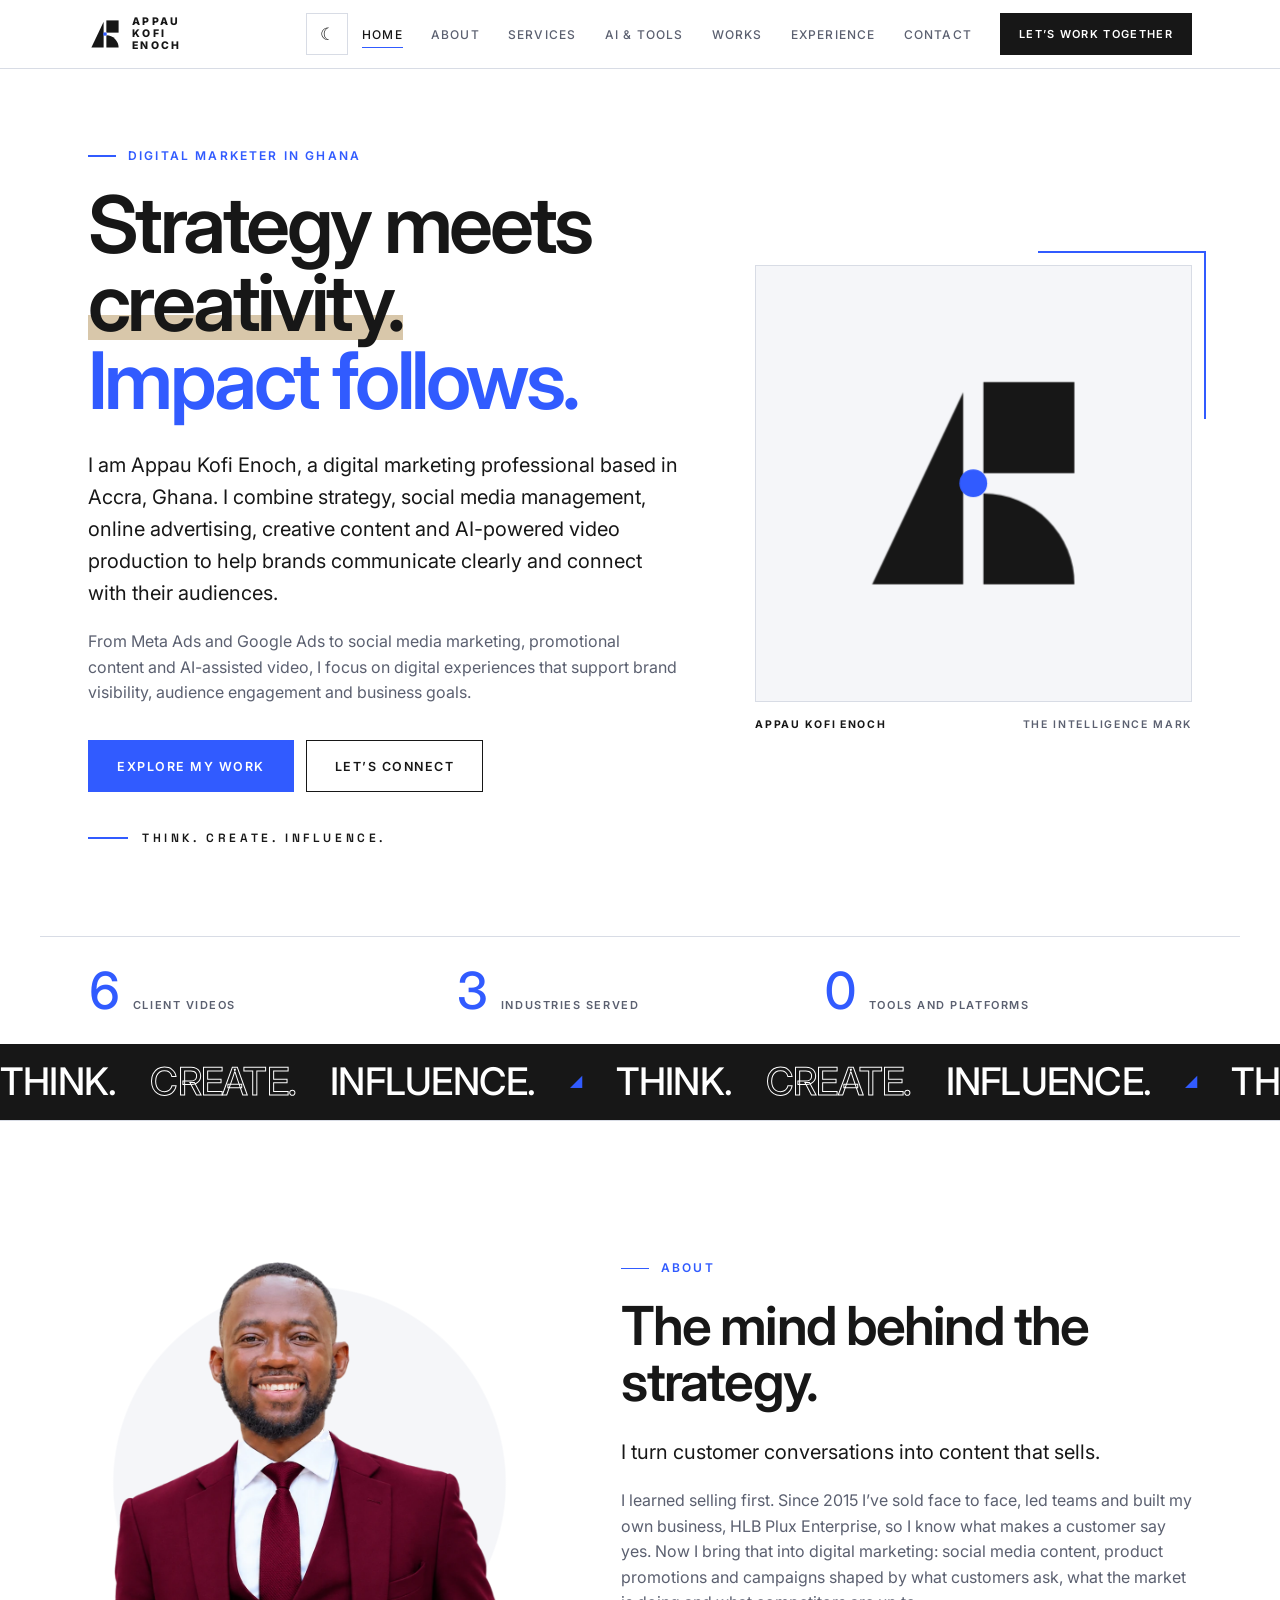
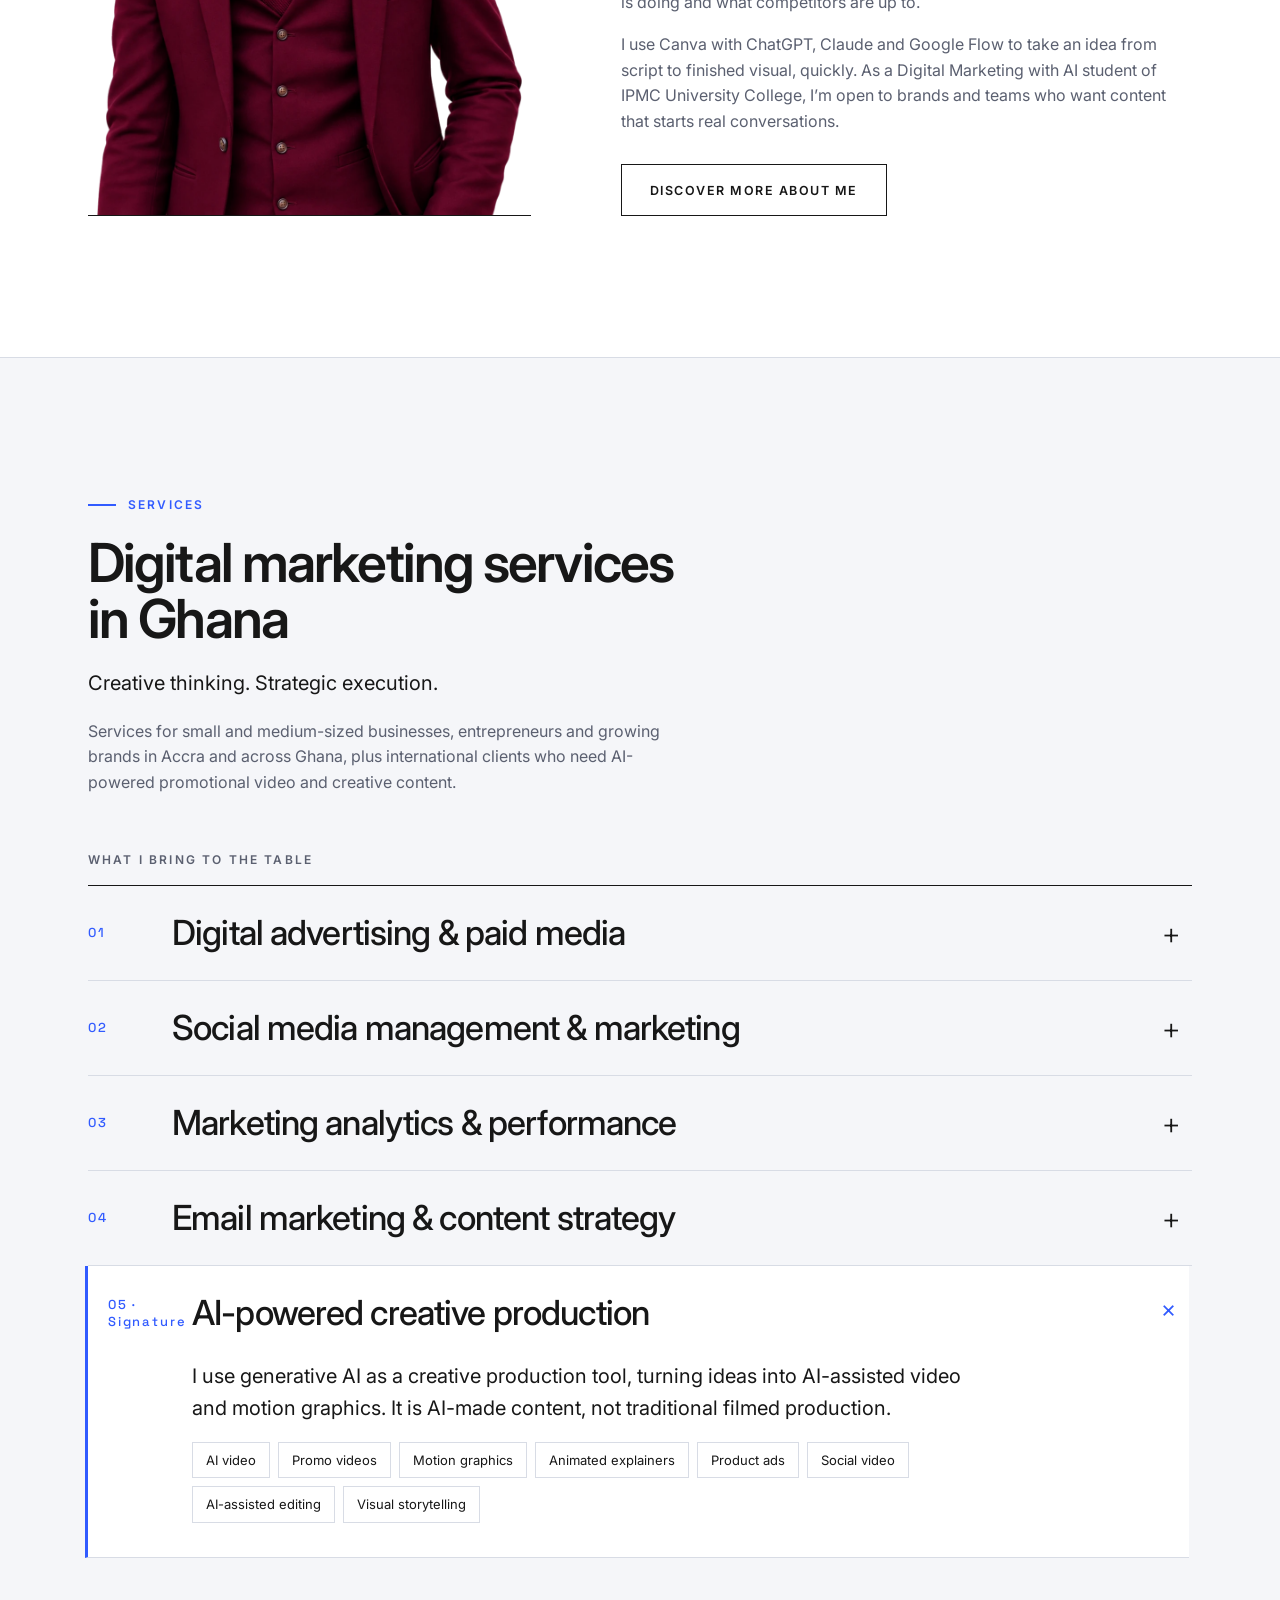
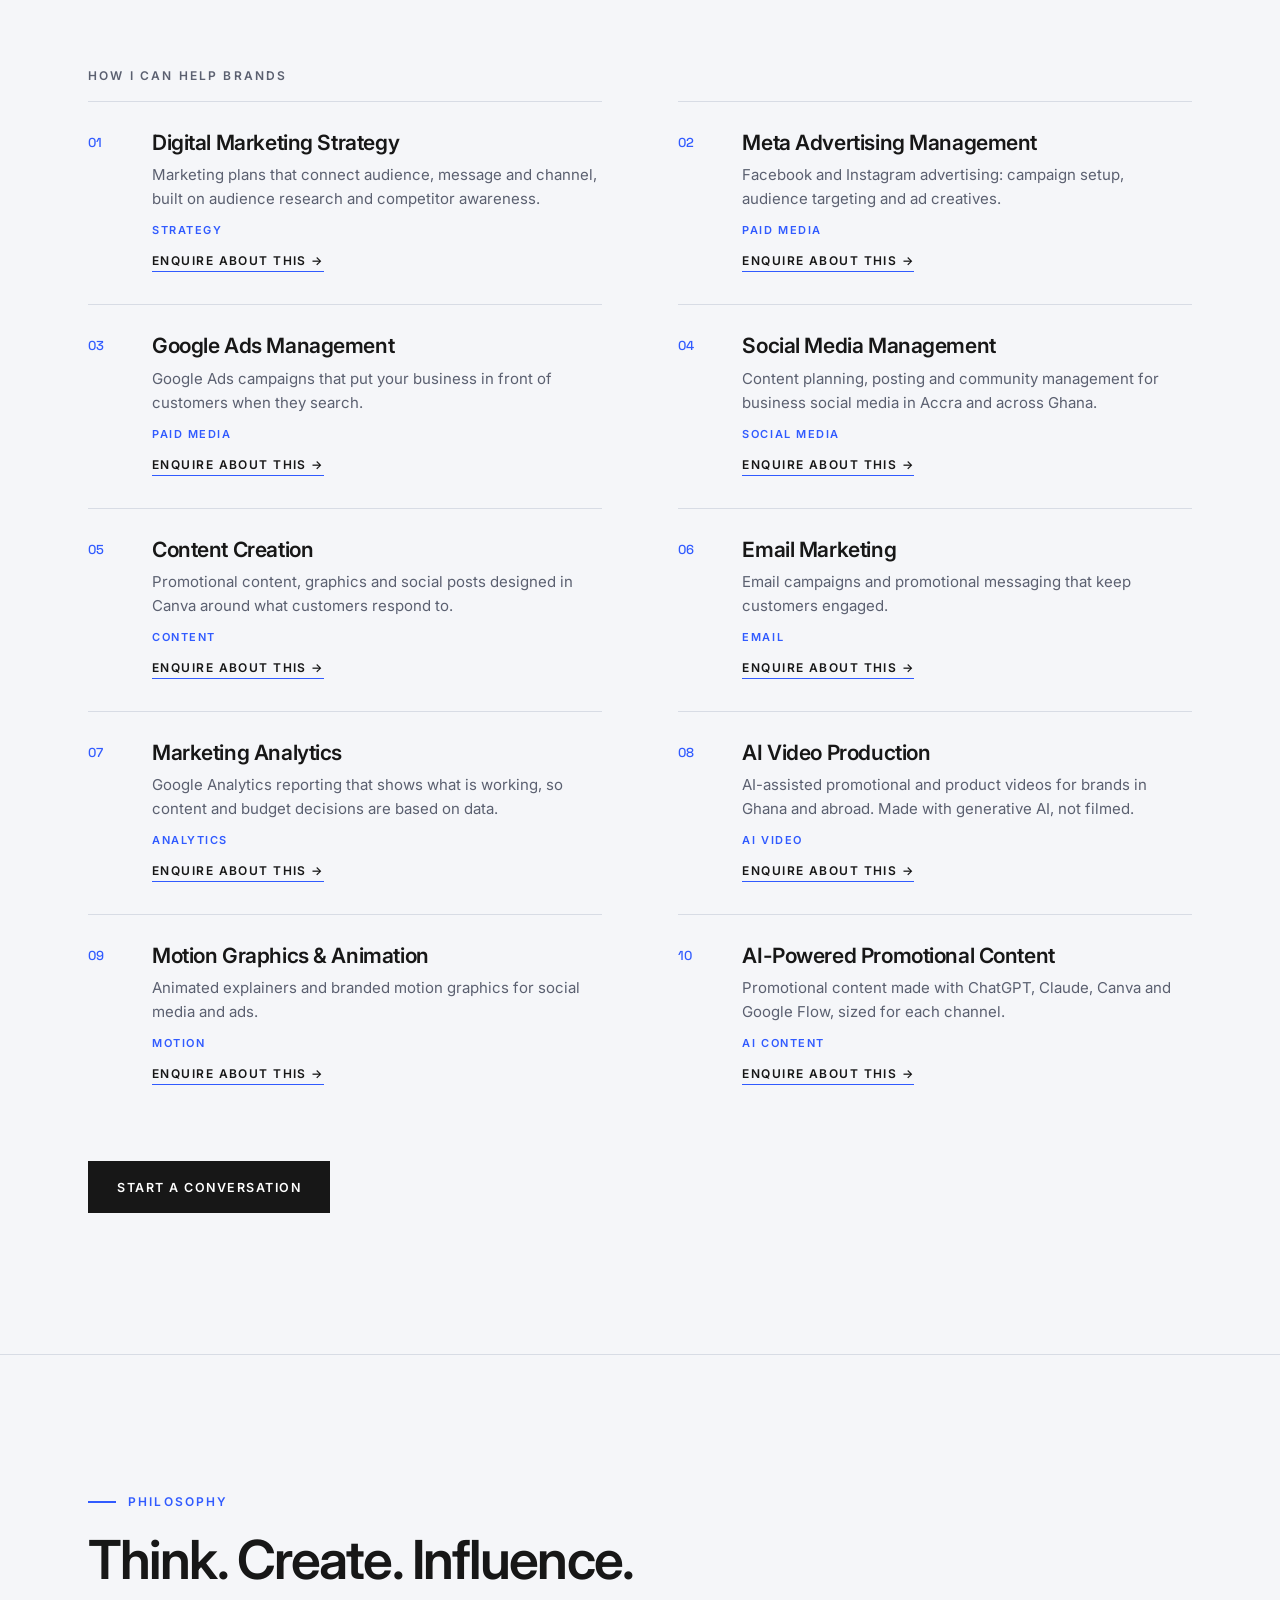
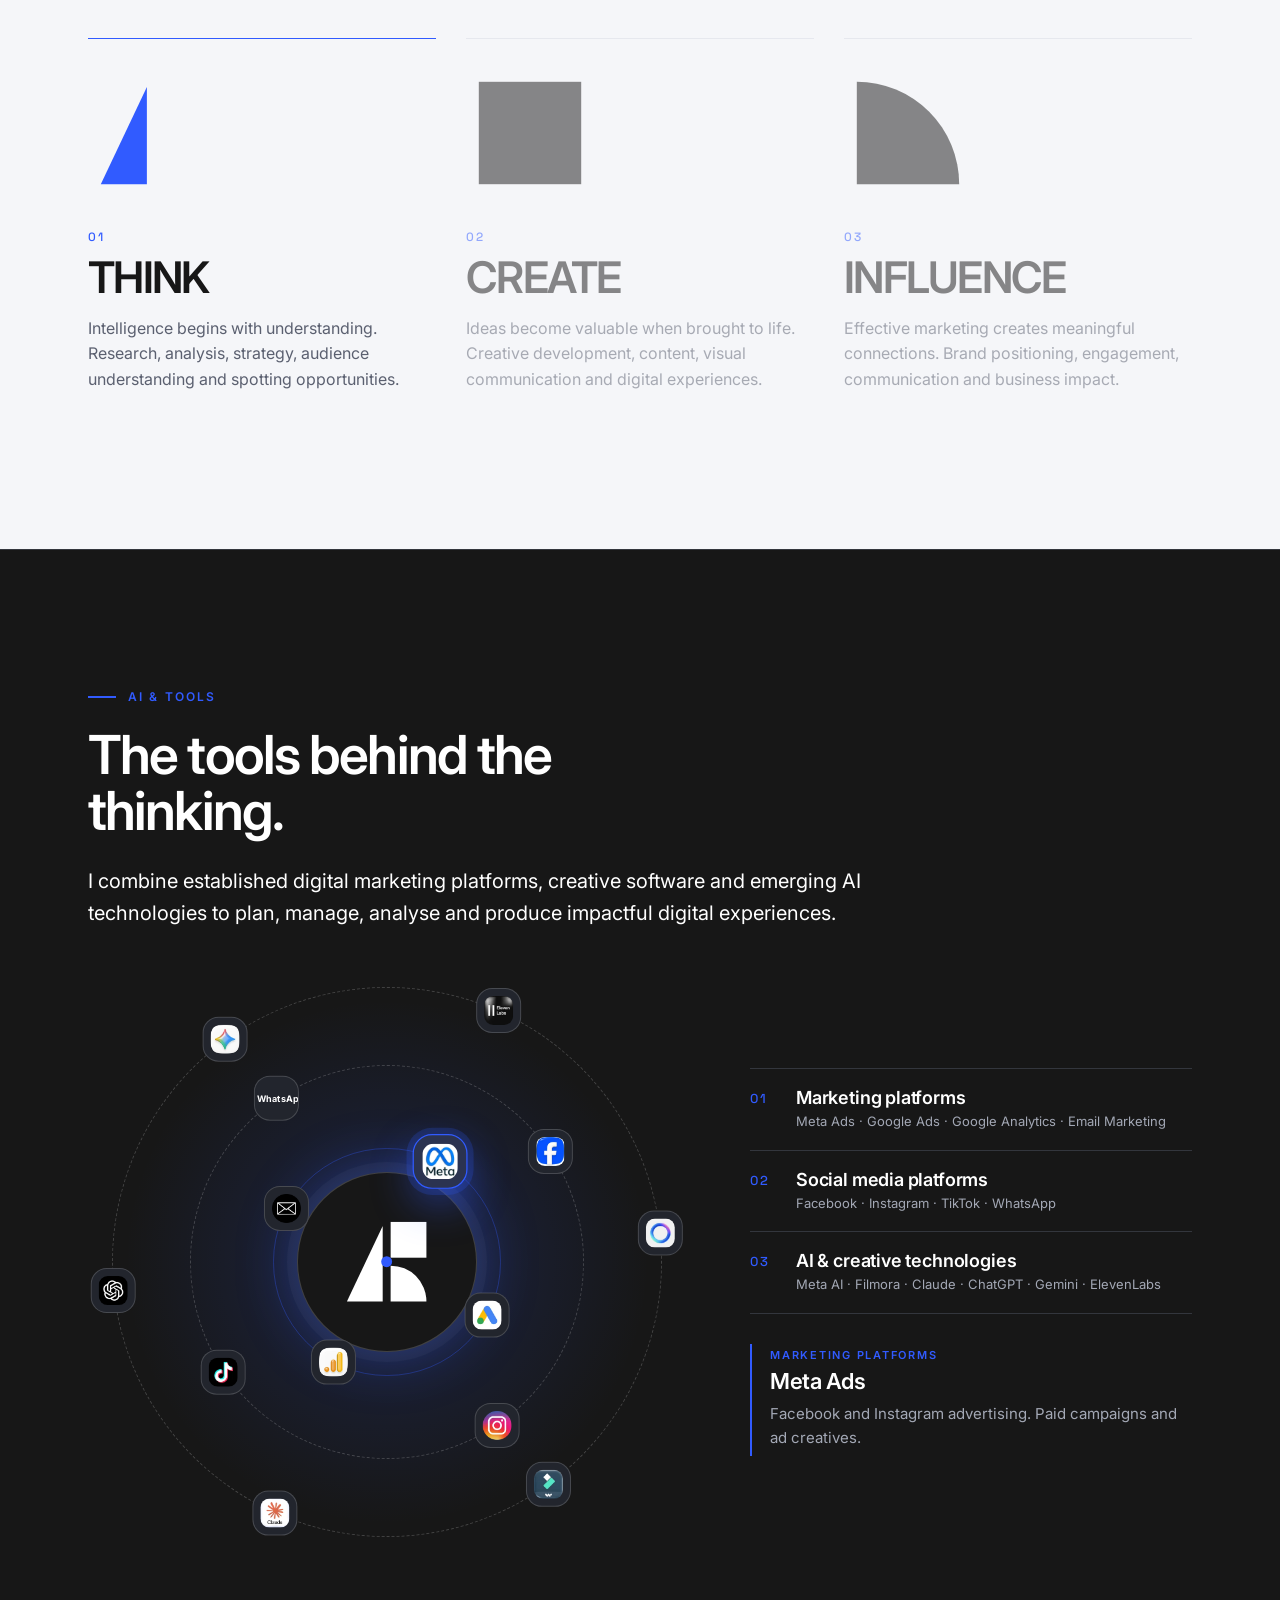
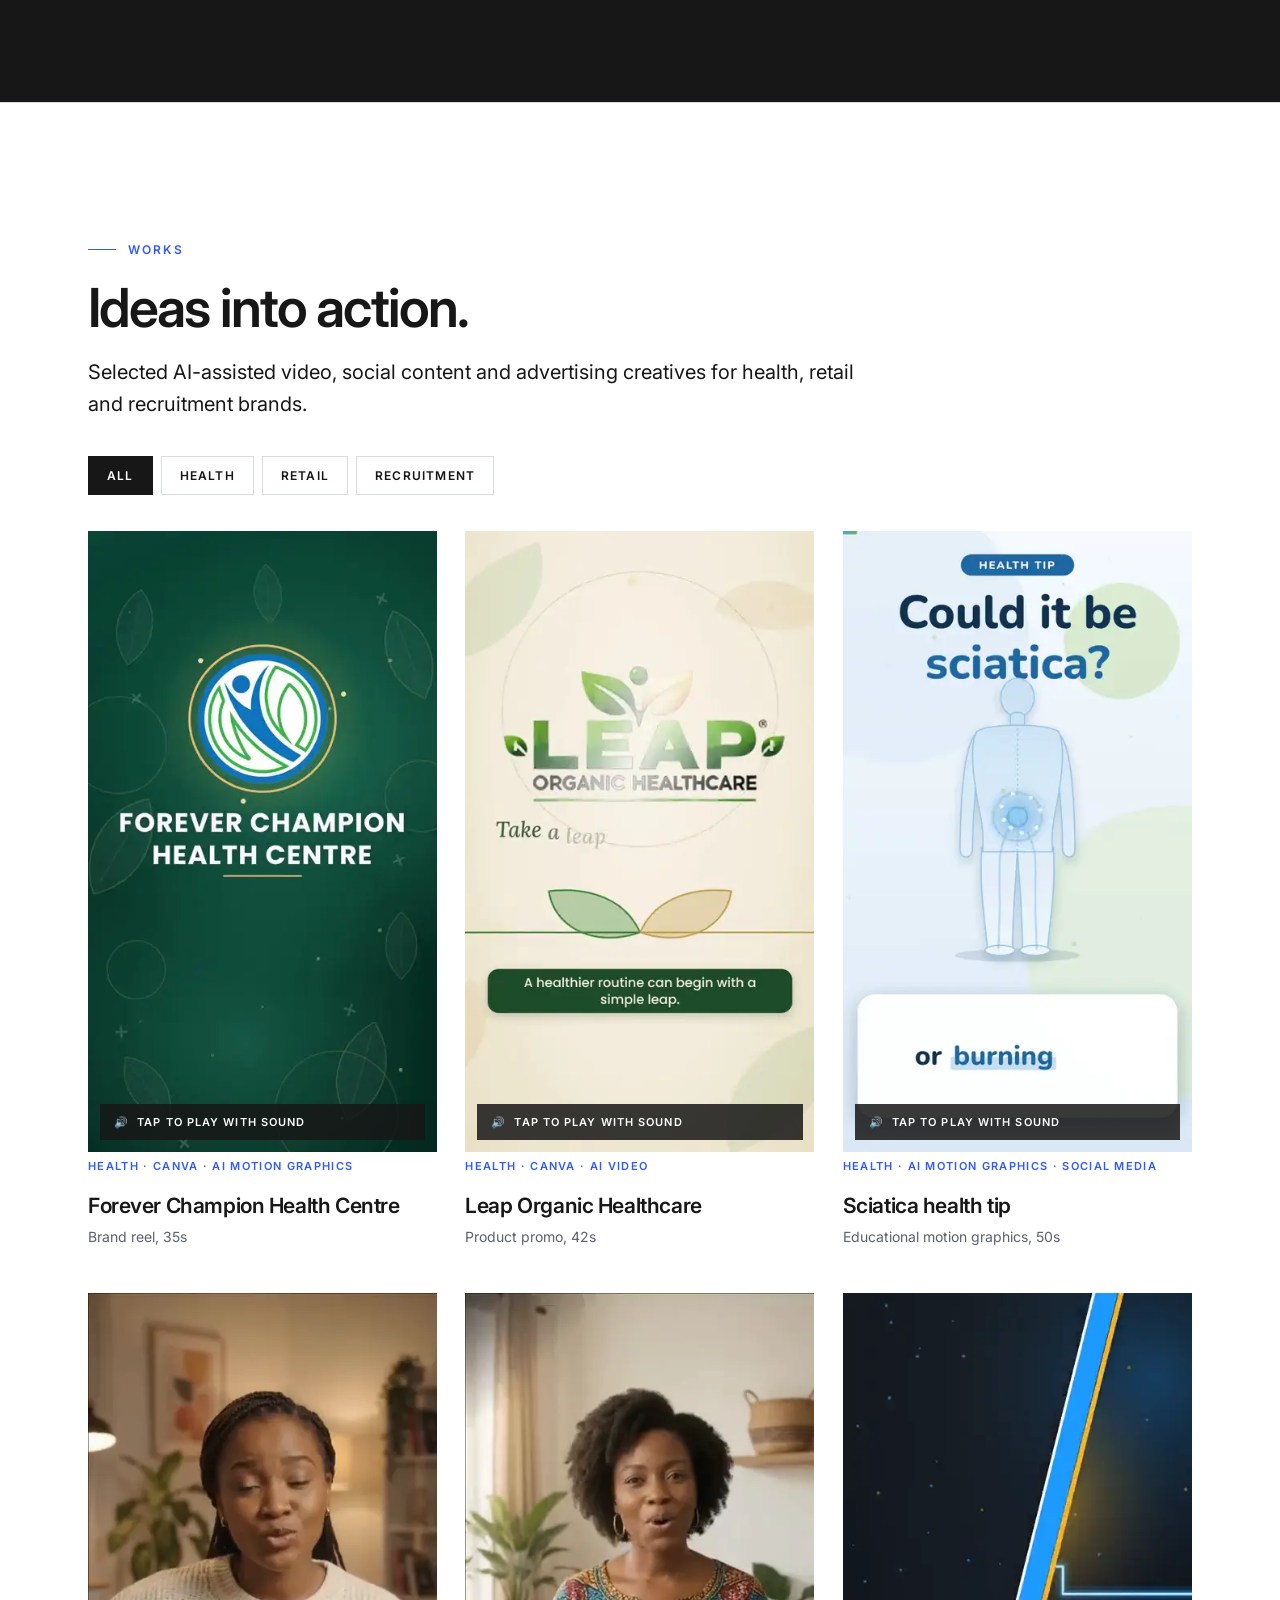
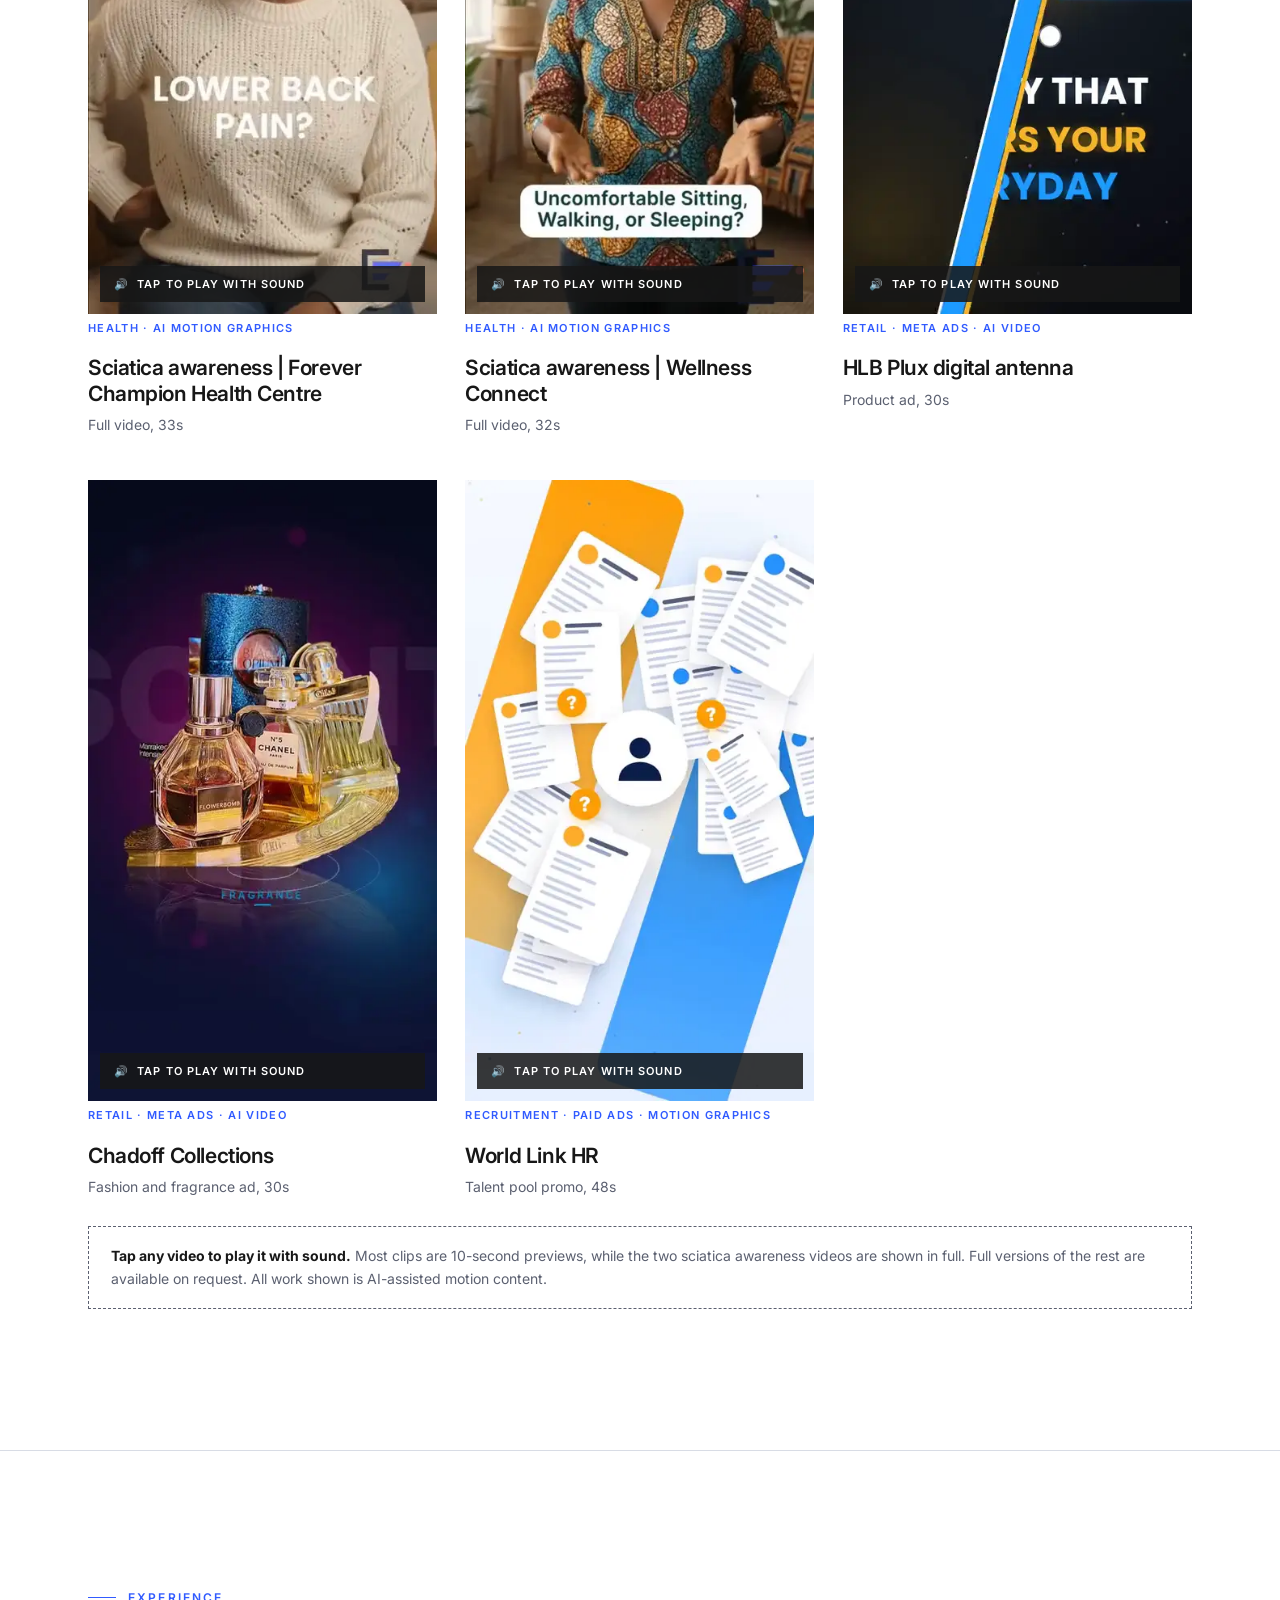
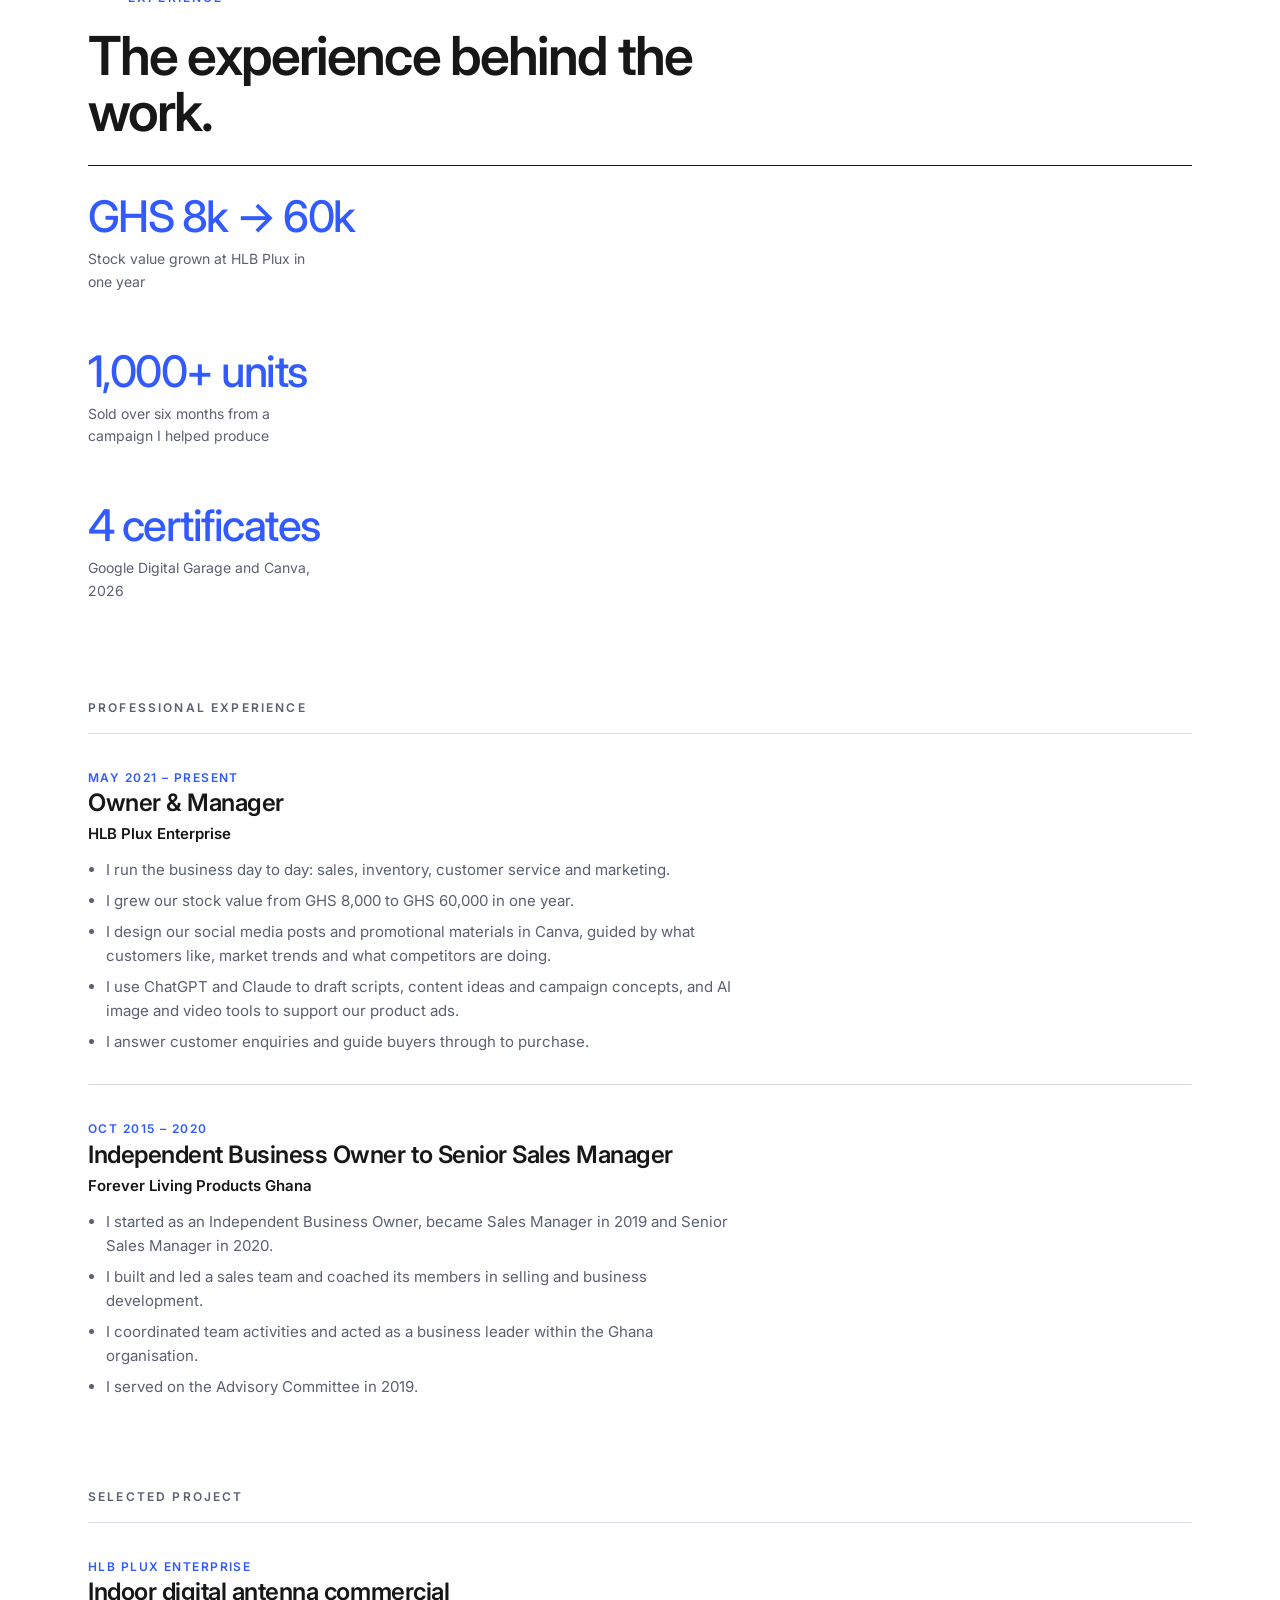
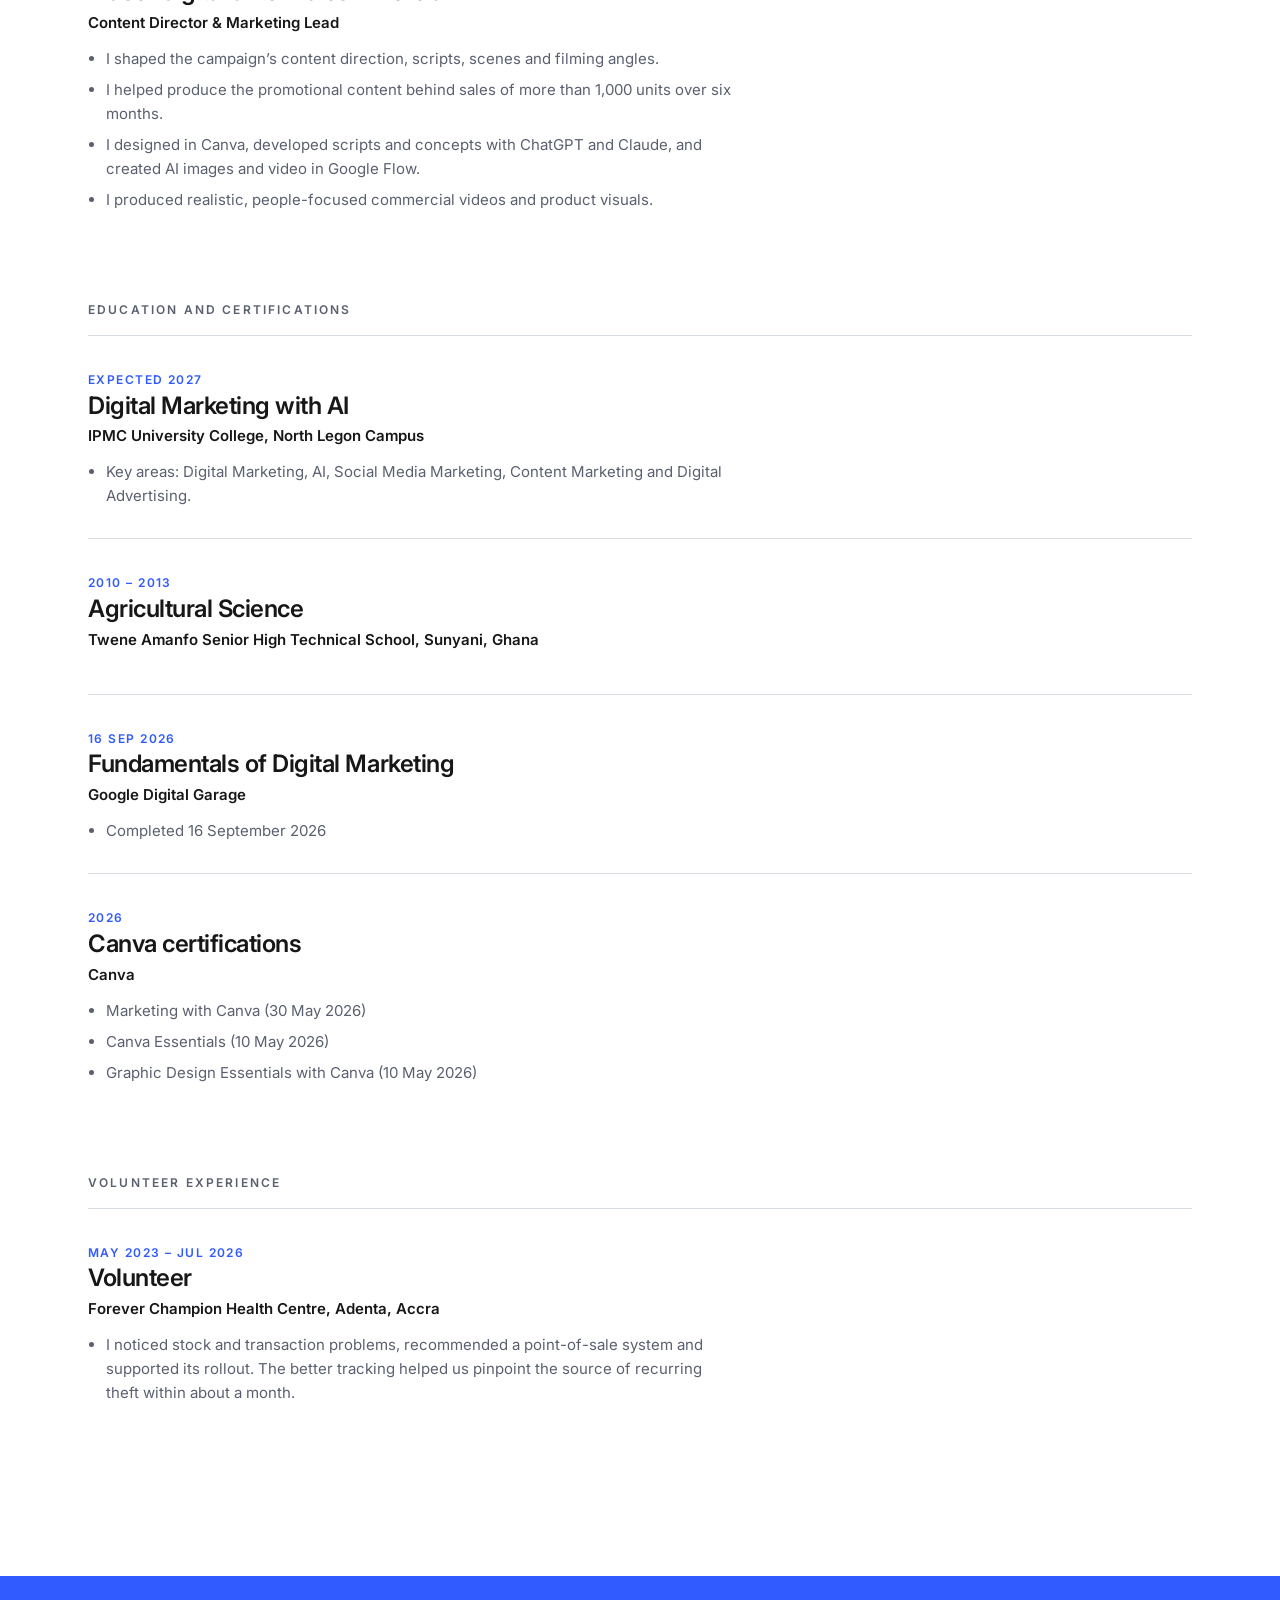
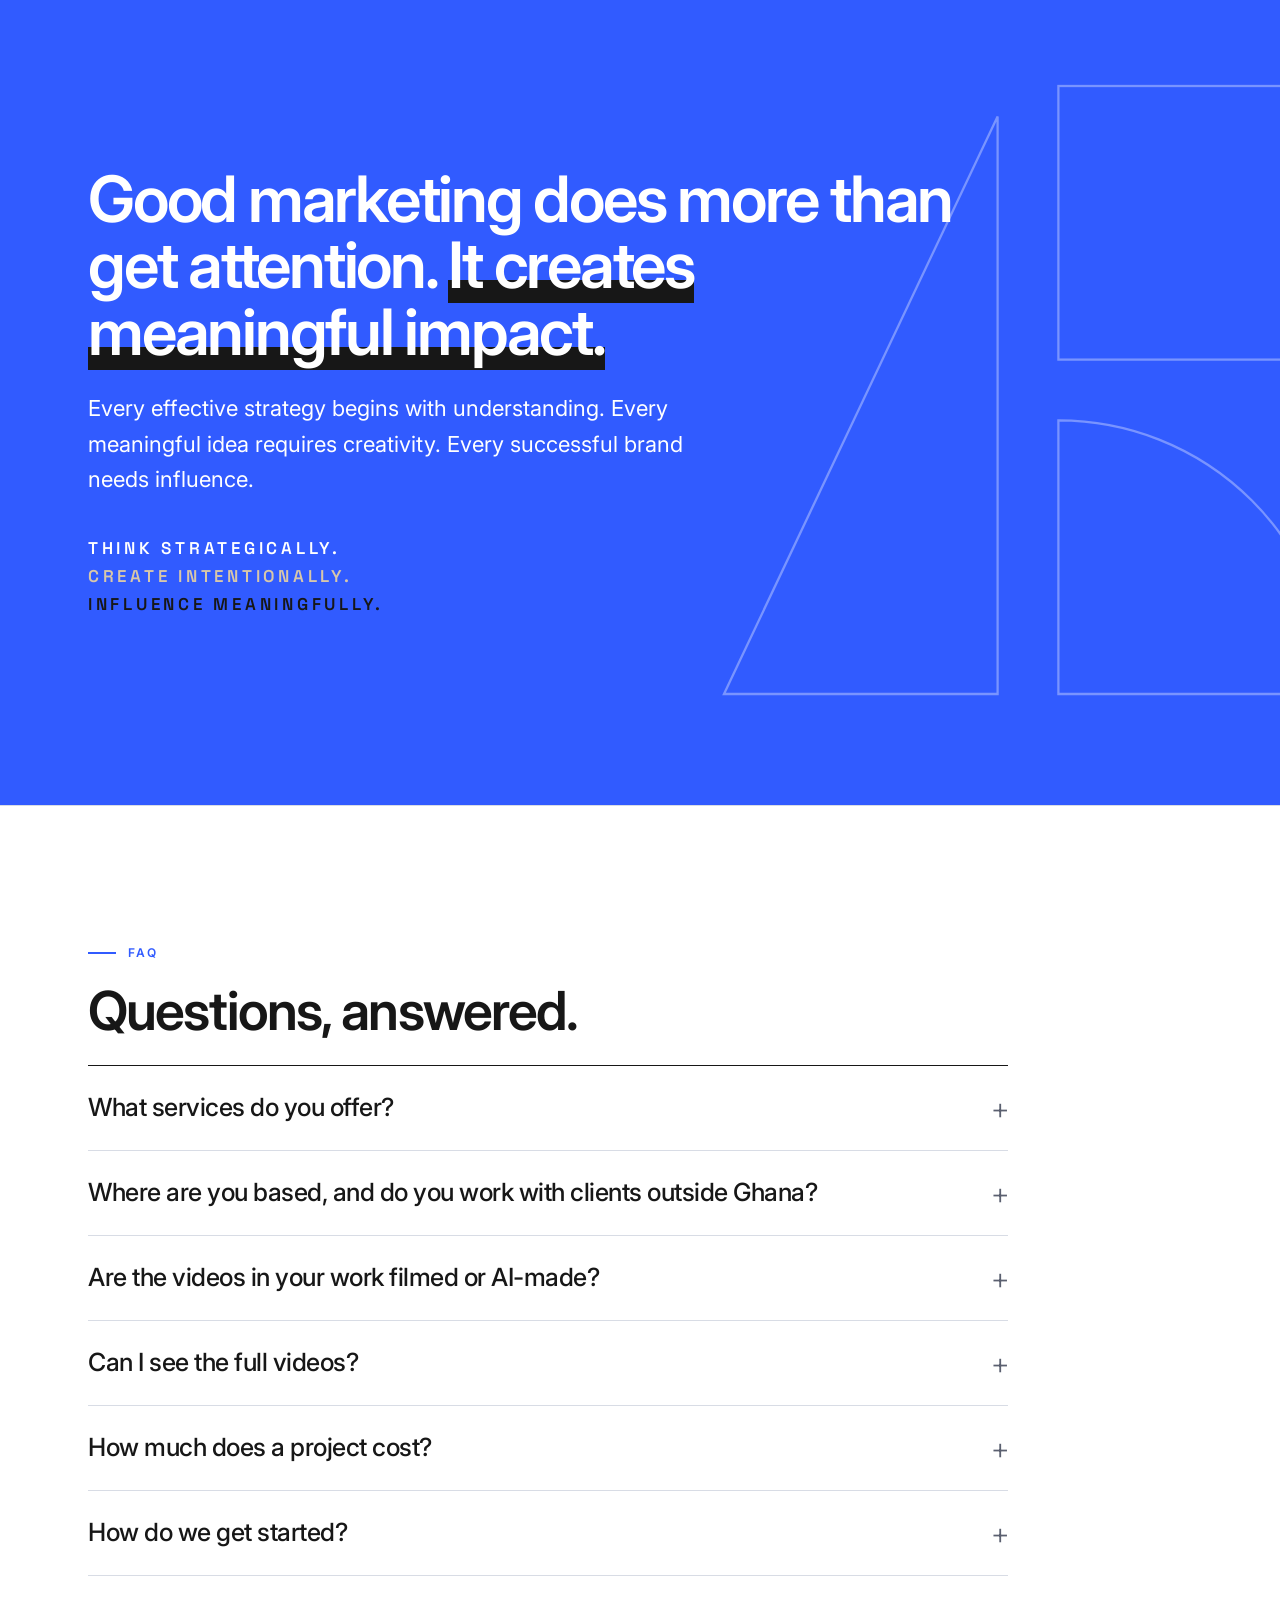
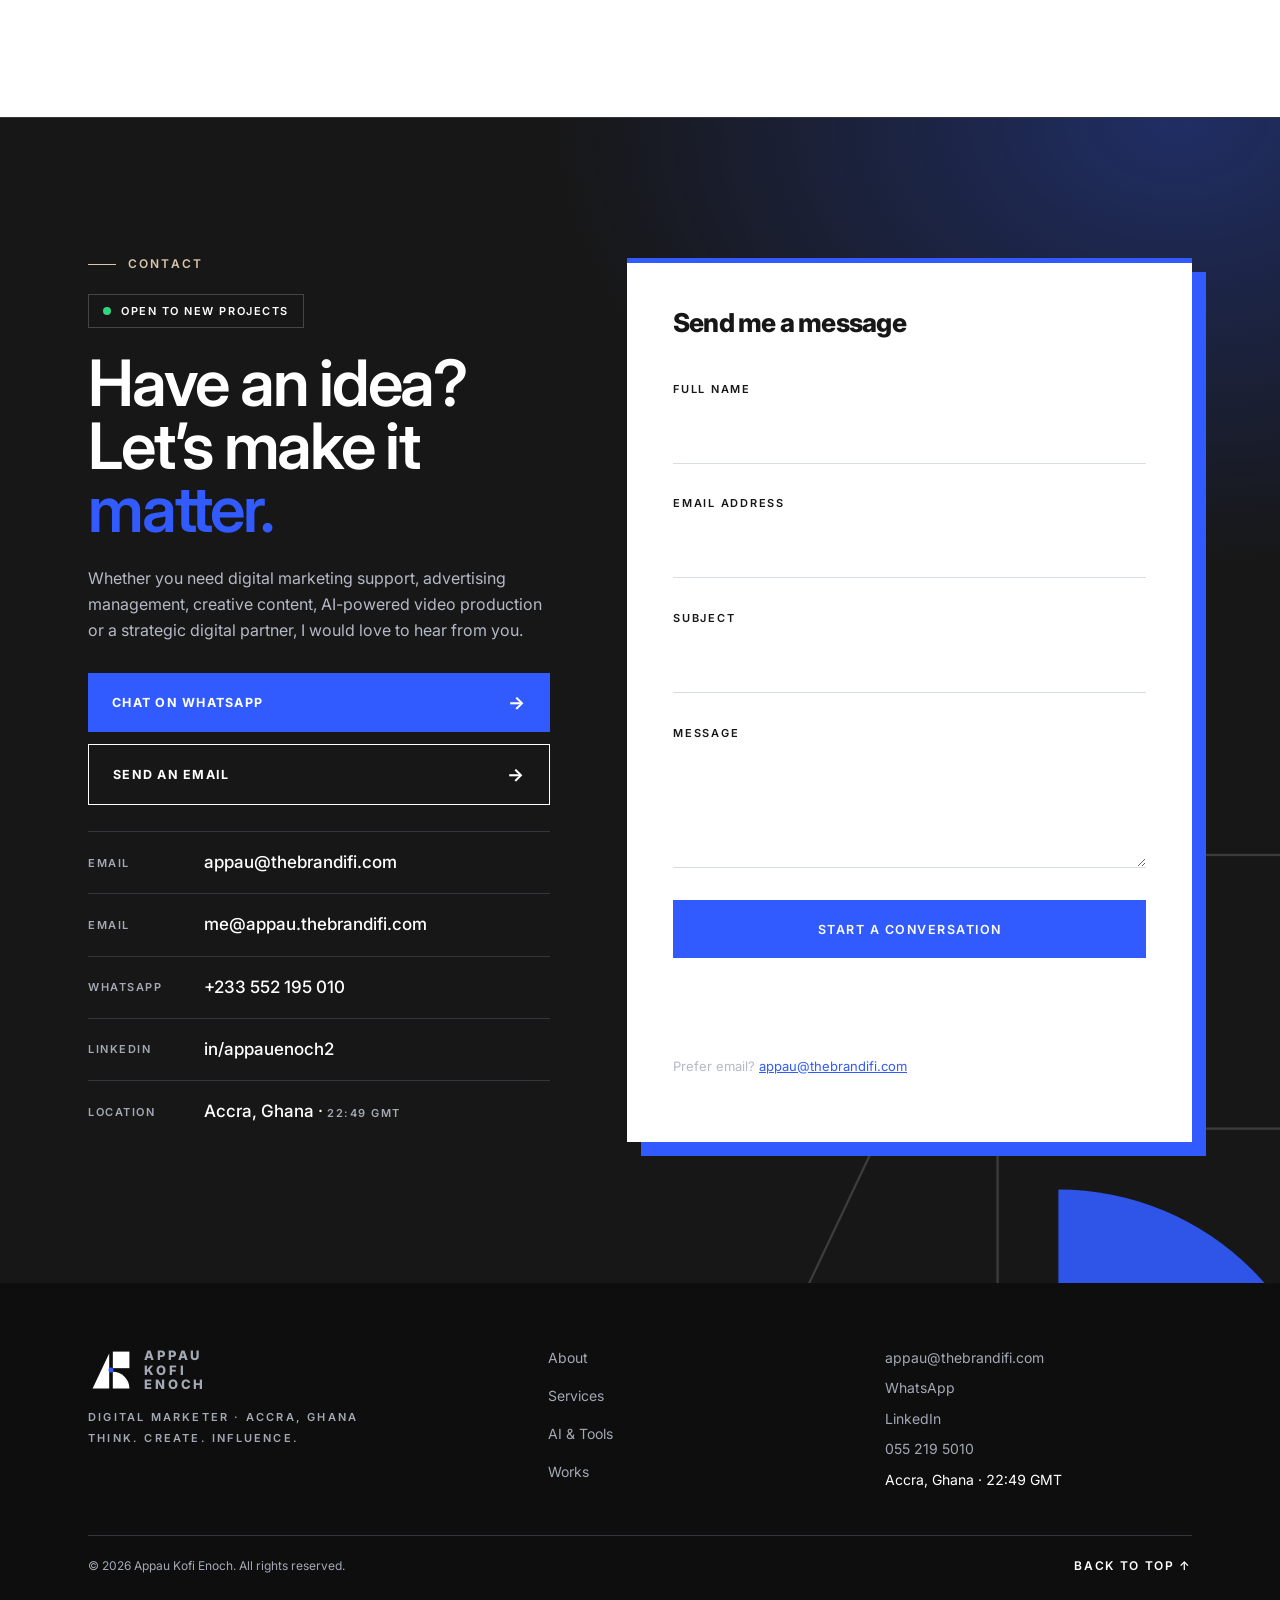
==== commit 2913d28b: "Update index.html took the student off" ====
--- a/index.html
+++ b/index.html
@@ -186,7 +186,7 @@
 <div class="rv"><p class="kick">About</p><h2>The mind behind the strategy.</h2>
 <p class="lead">I turn customer conversations into content that sells.</p>
 <p>I learned selling first. Since 2015 I’ve sold face to face, led teams and built my own business, HLB Plux Enterprise, so I know what makes a customer say yes. Now I bring that into digital marketing: social media content, product promotions and campaigns shaped by what customers ask, what the market is doing and what competitors are up to.</p>
-<p>I use Canva with ChatGPT, Claude and Google Flow to take an idea from script to finished visual, quickly. I’m studying Digital Marketing with AI at IPMC University College, and I’m open to brands and teams who want content that starts real conversations.</p>
+<p>I use Canva with ChatGPT, Claude and Google Flow to take an idea from script to finished visual, quickly. As a Digital Marketing with AI student of IPMC University College, I’m open to brands and teams who want content that starts real conversations.</p>
 <a class="btn o" href="#experience" style="margin-top:14px">Discover more about me</a></div></div></section>
 
 <section id="services"><div class="w"><p class="kick">Services</p><h2>Digital marketing services in Ghana</h2><p class="lead" style="margin:-6px 0 20px">Creative thinking. Strategic execution.</p><p style="margin:0 0 56px">Services for small and medium-sized businesses, entrepreneurs and growing brands in Accra and across Ghana, plus international clients who need AI-powered promotional video and creative content.</p>
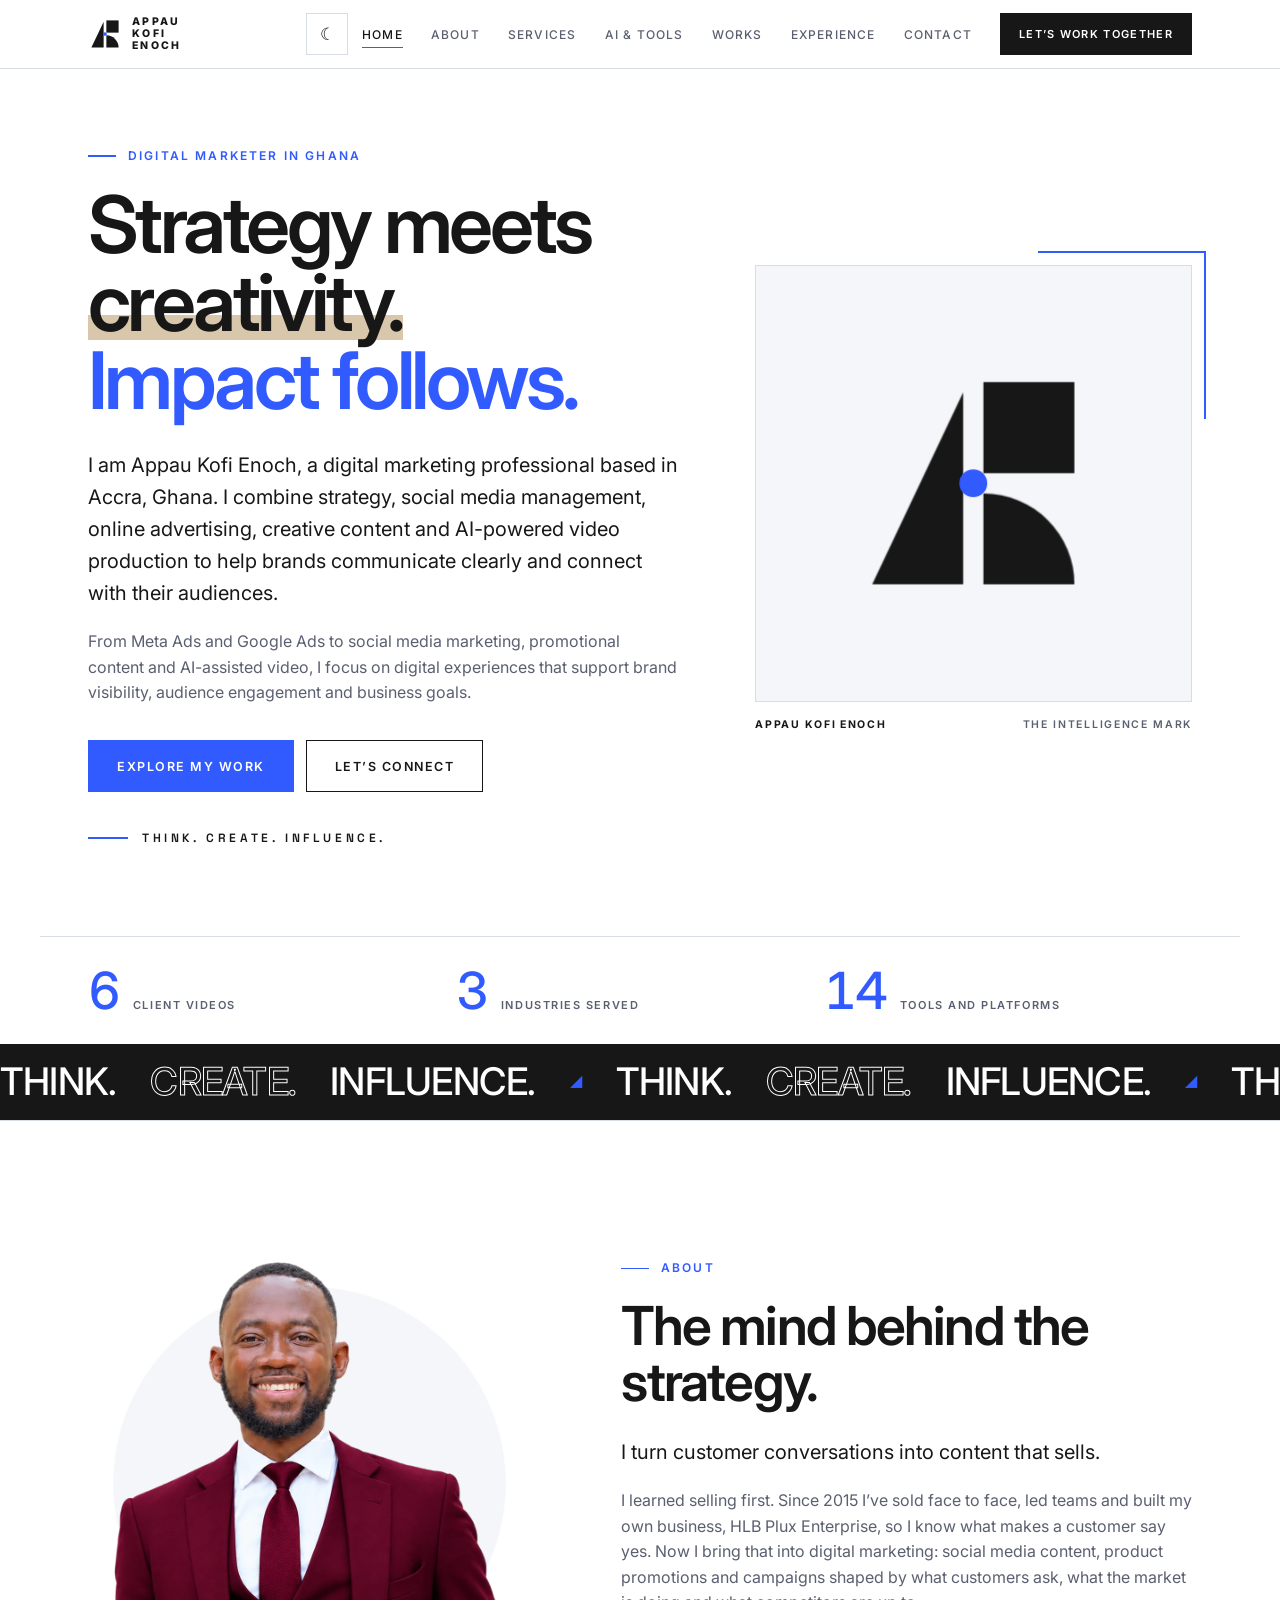
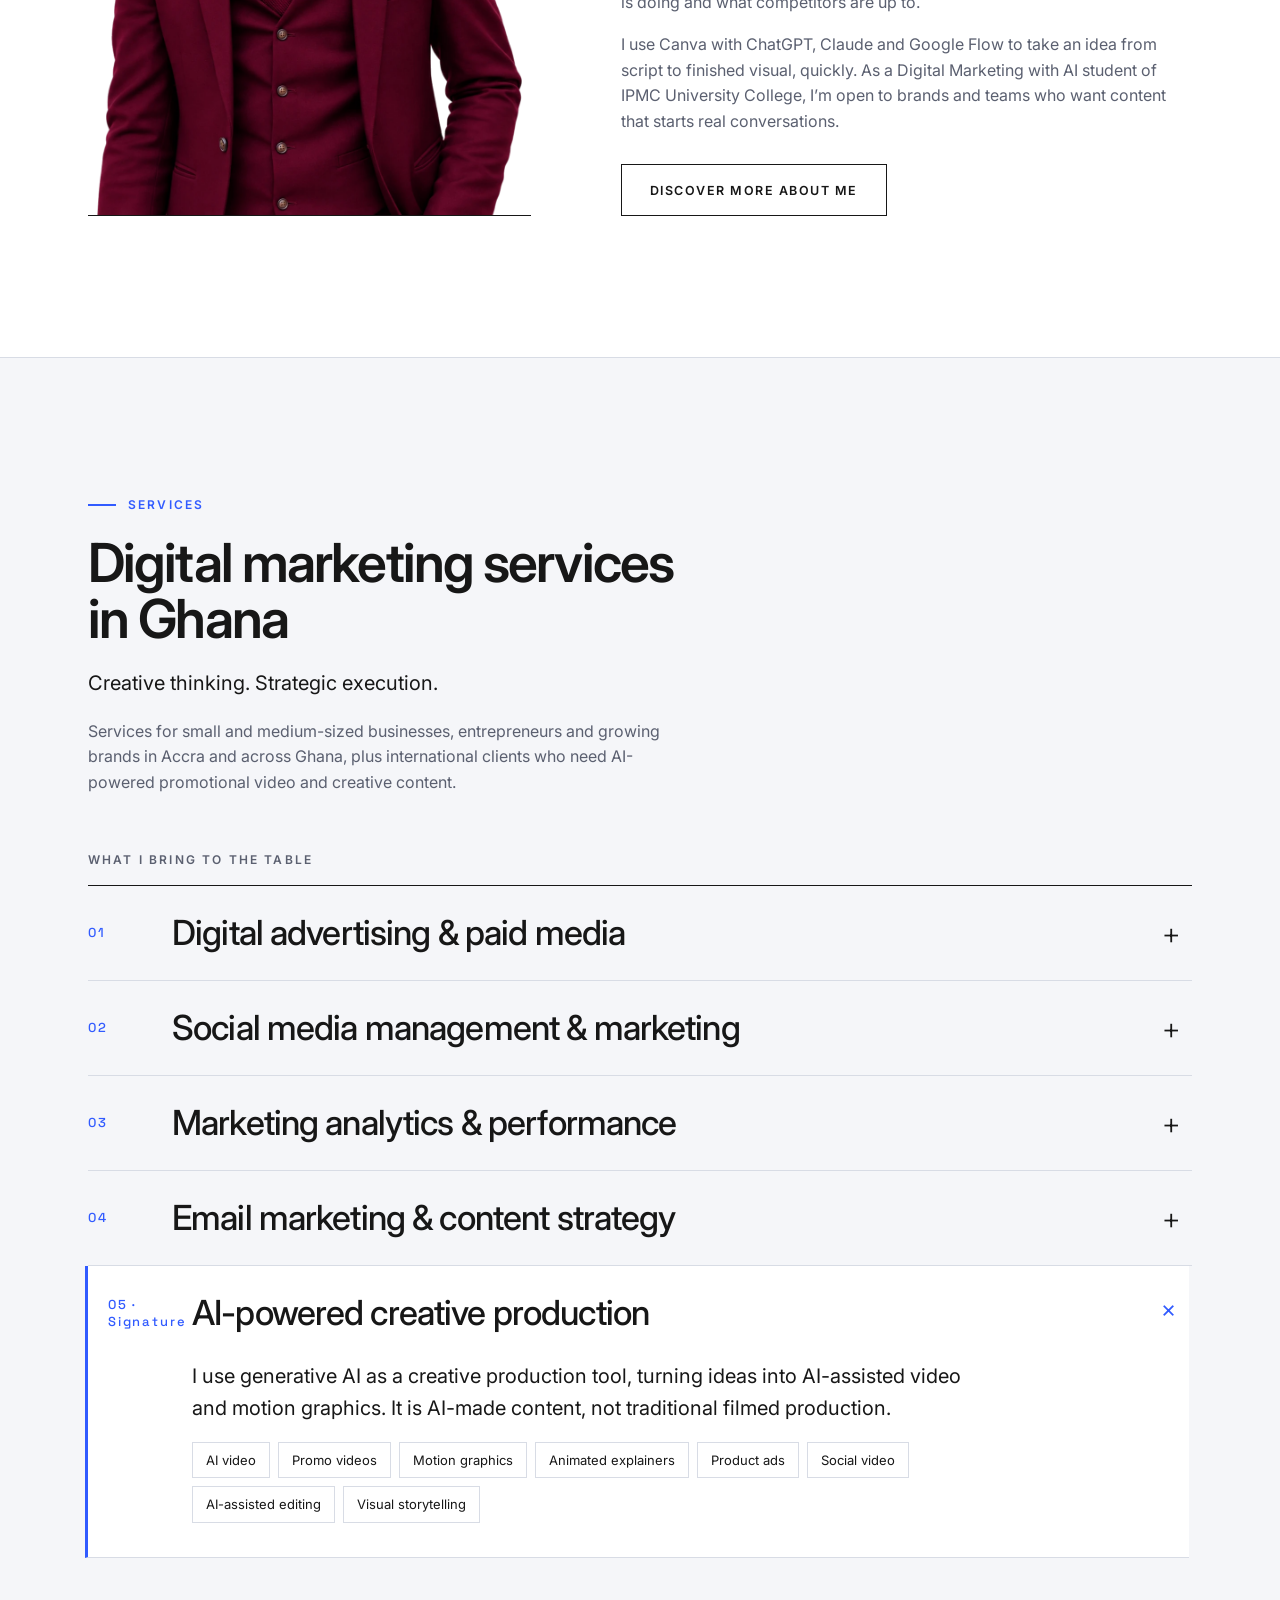
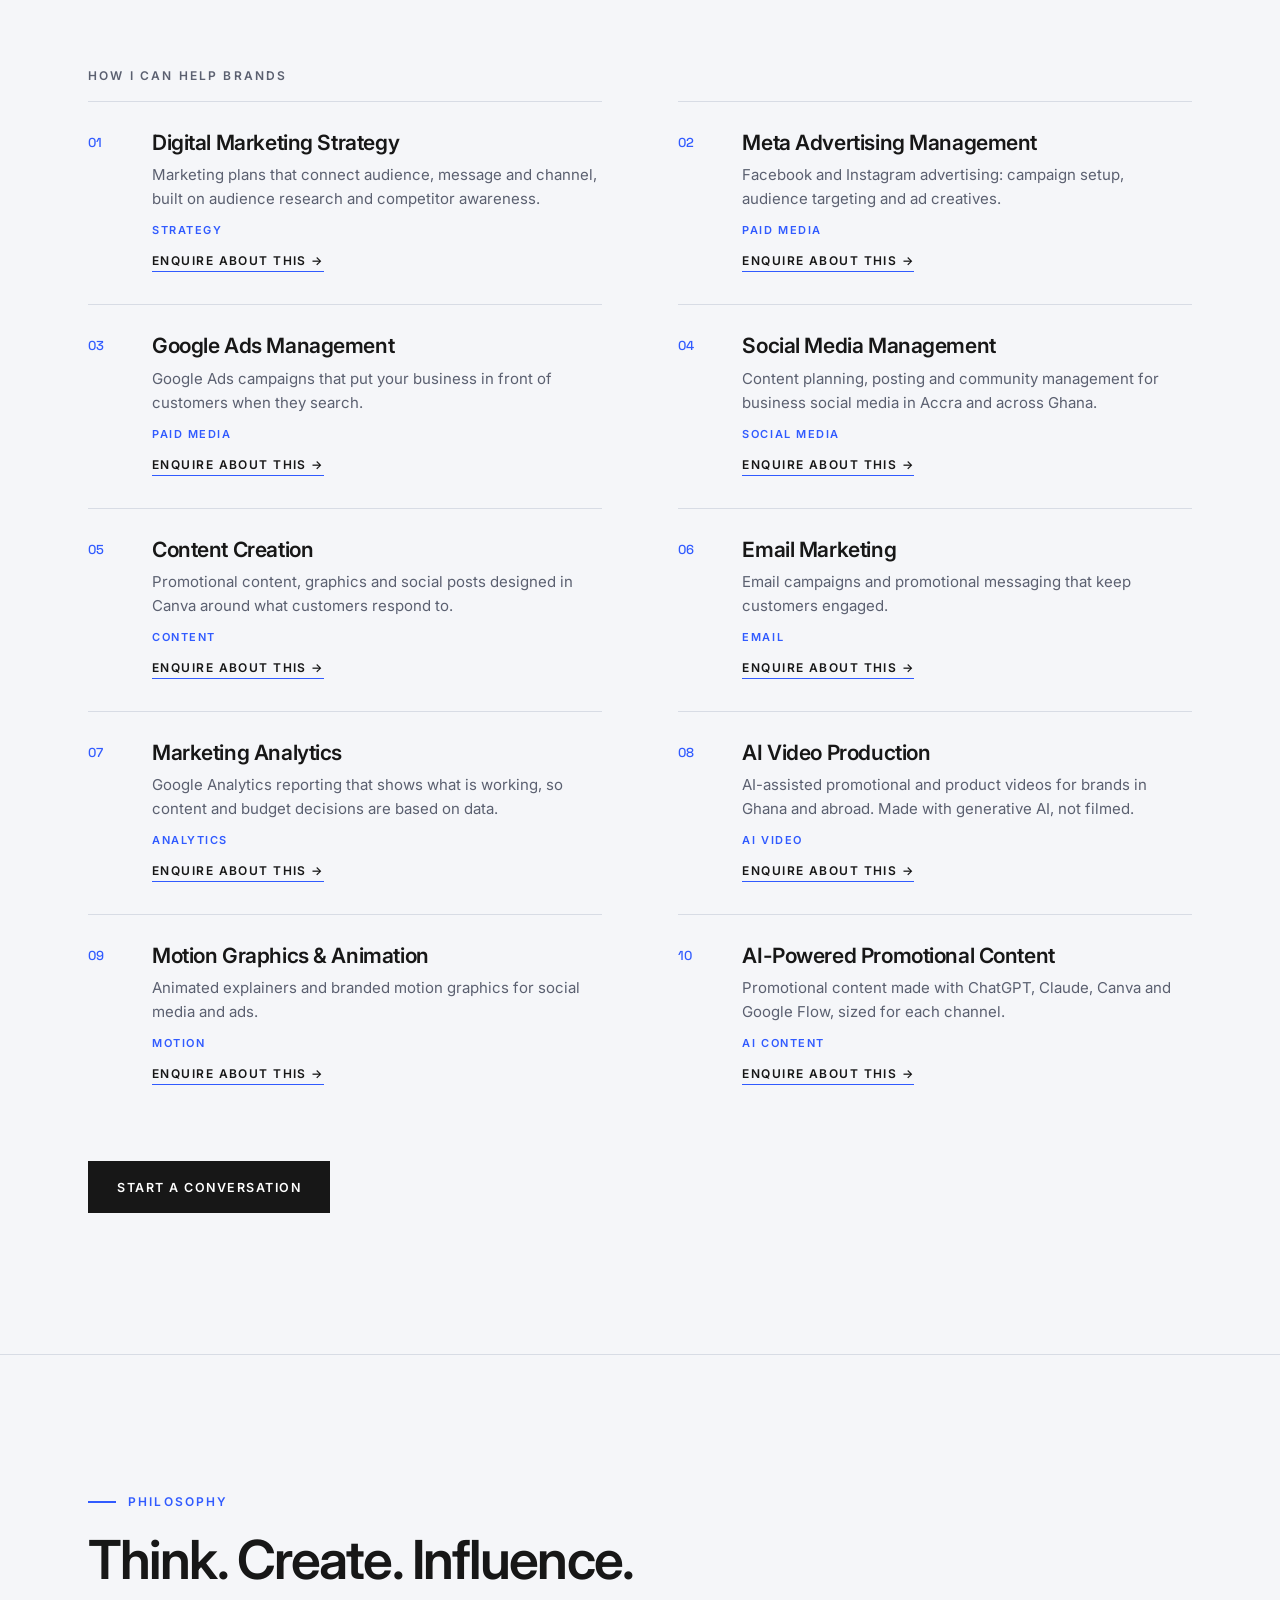
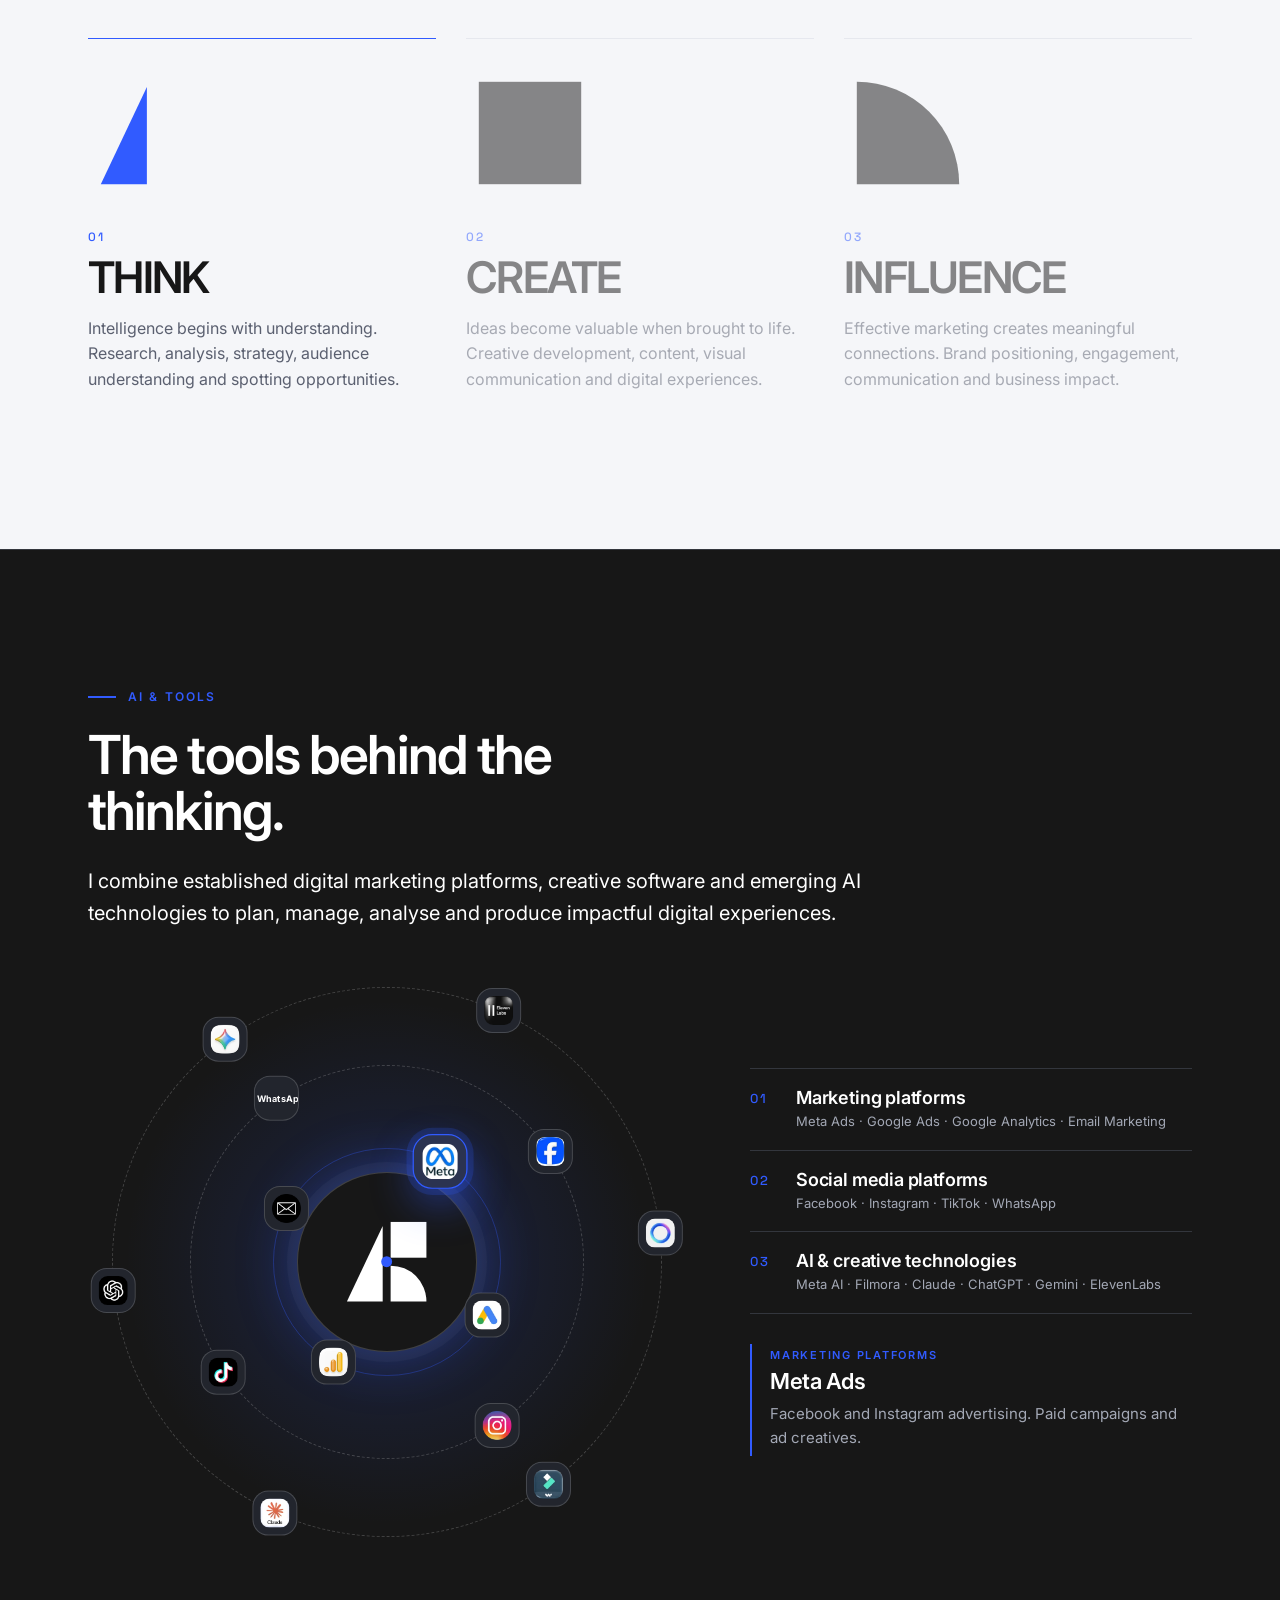
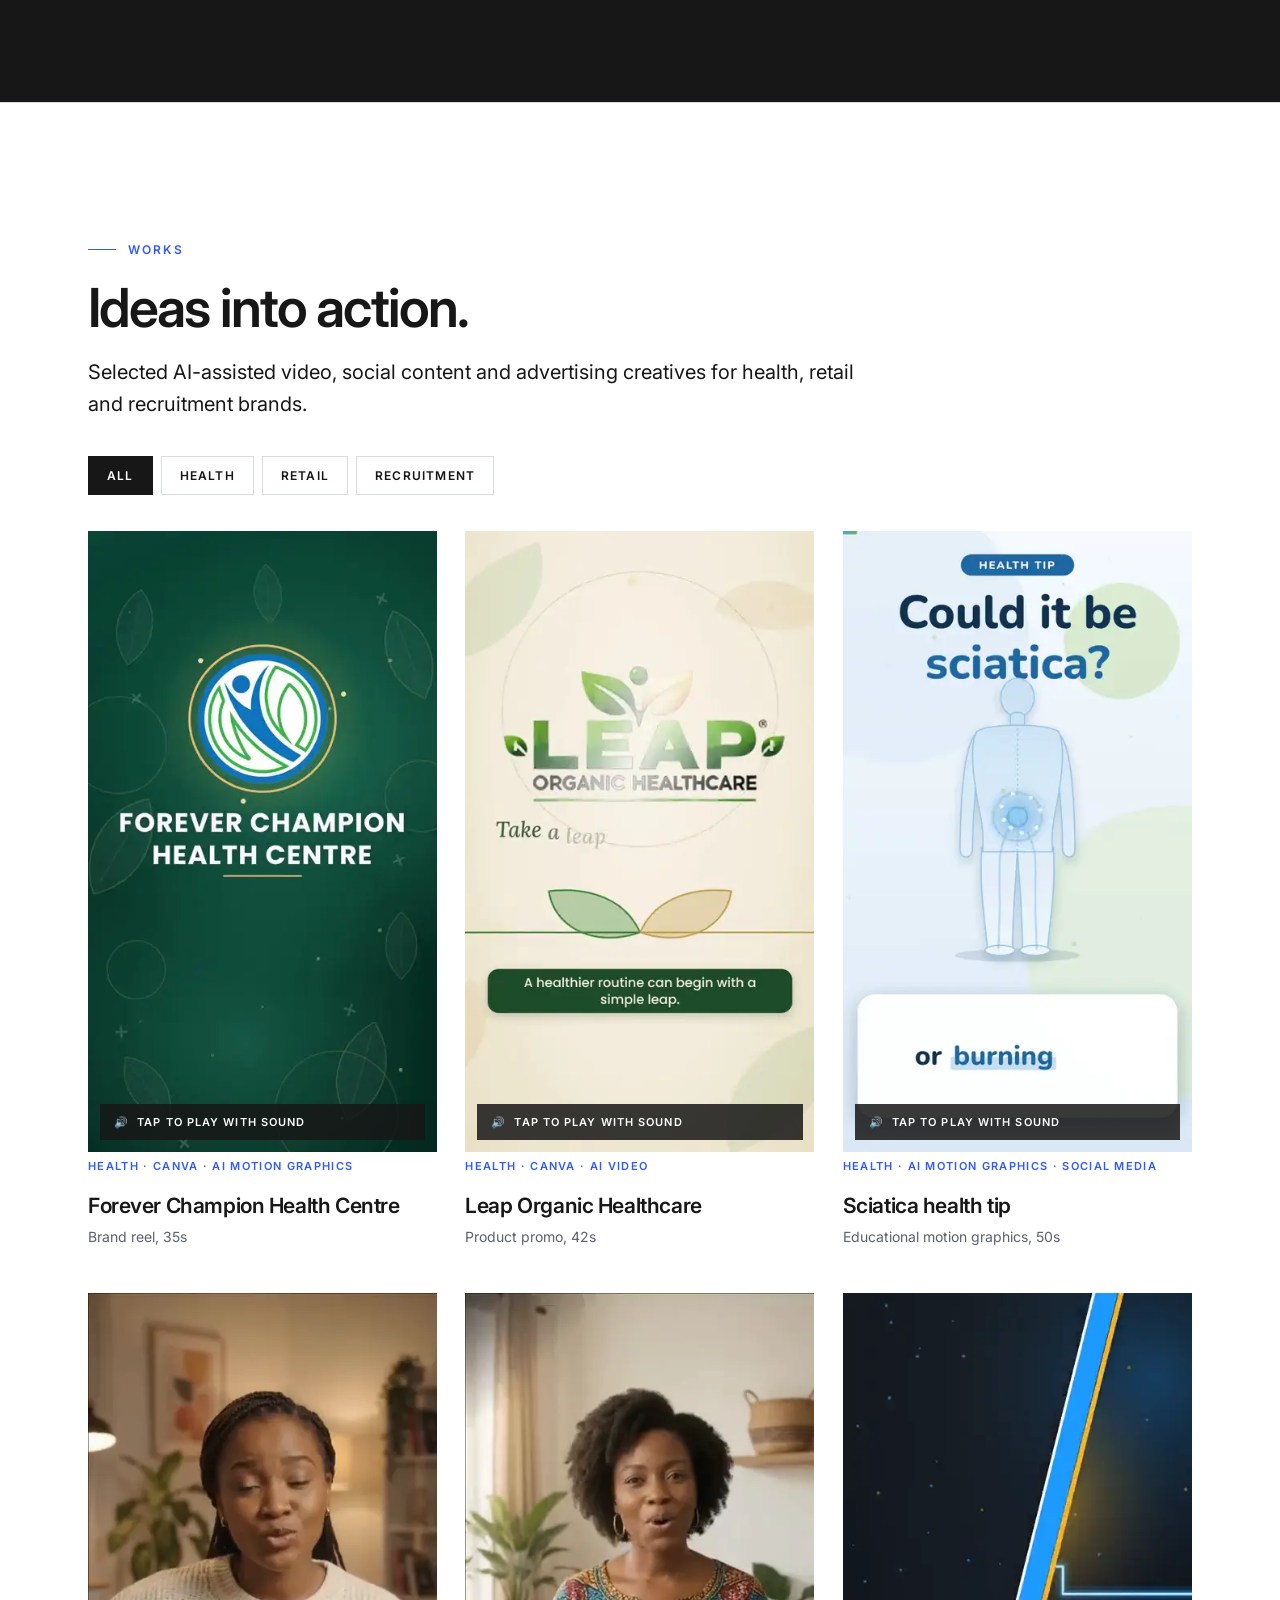
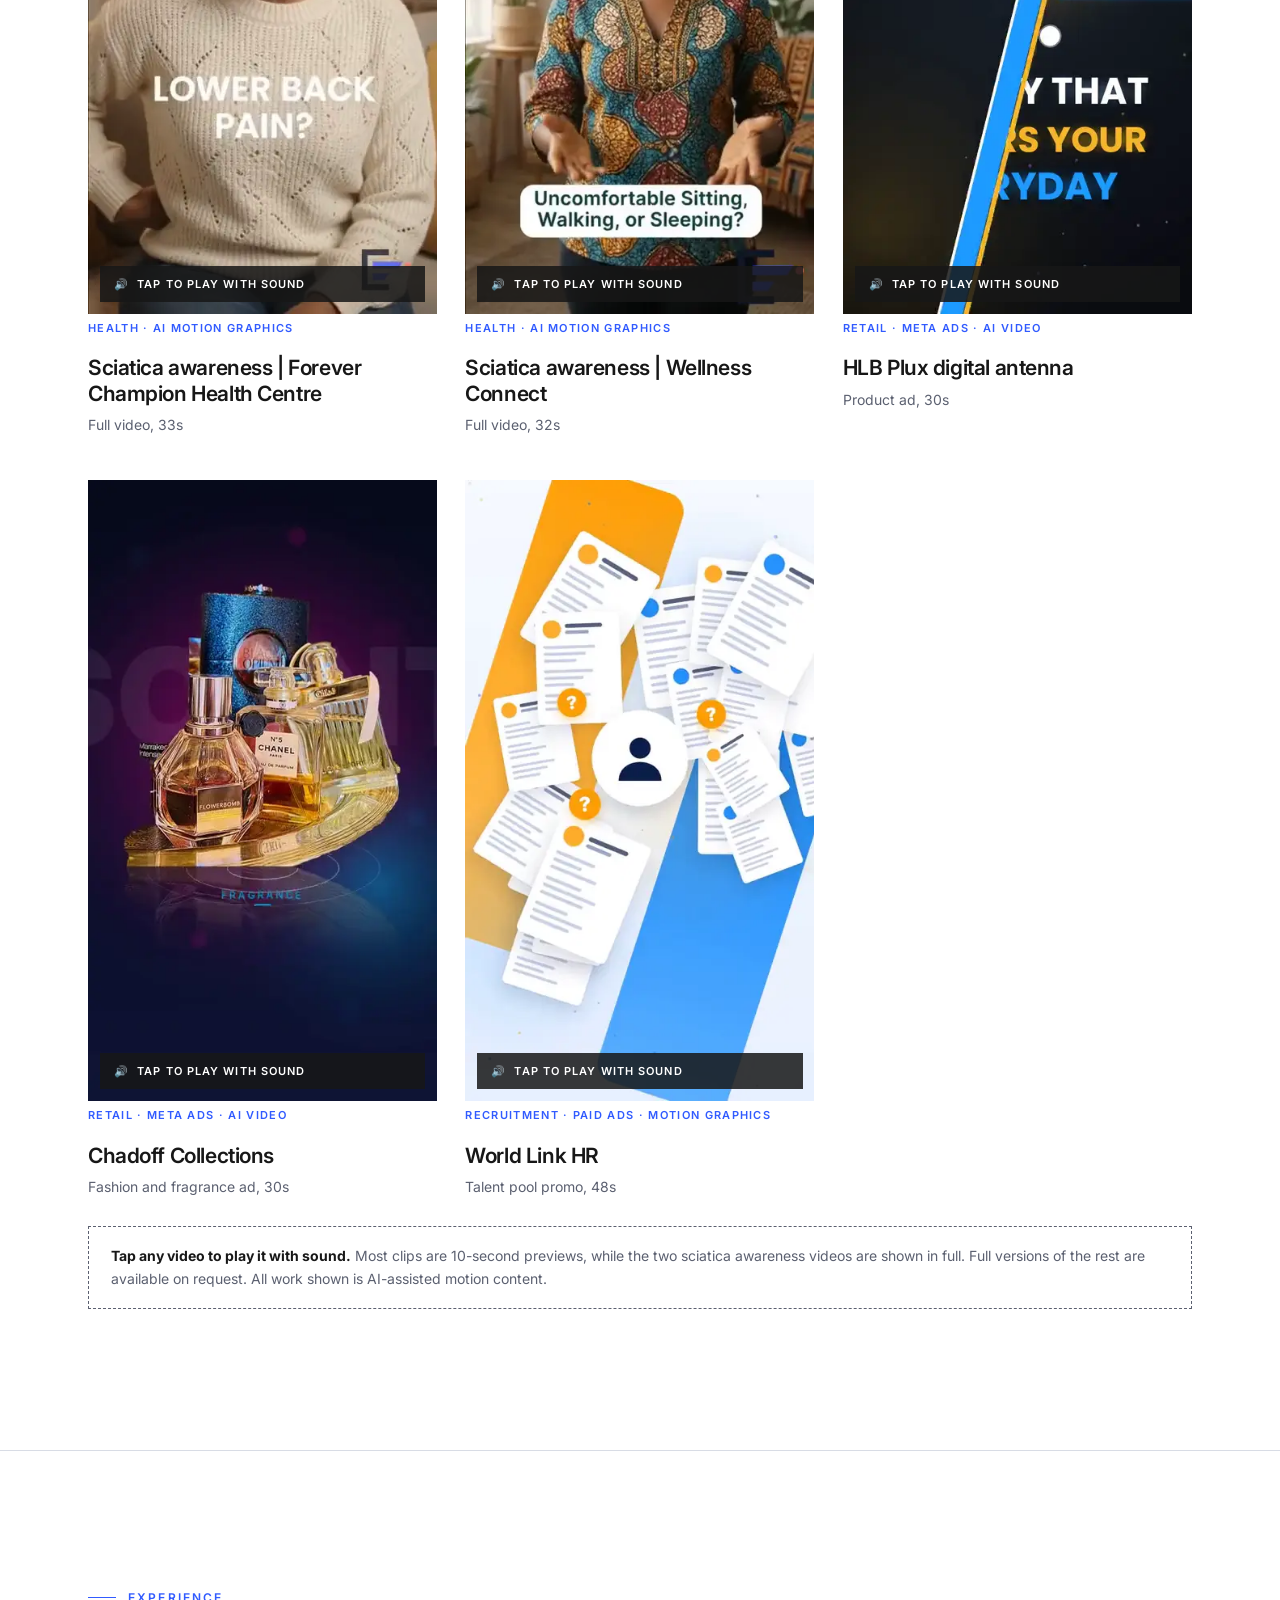
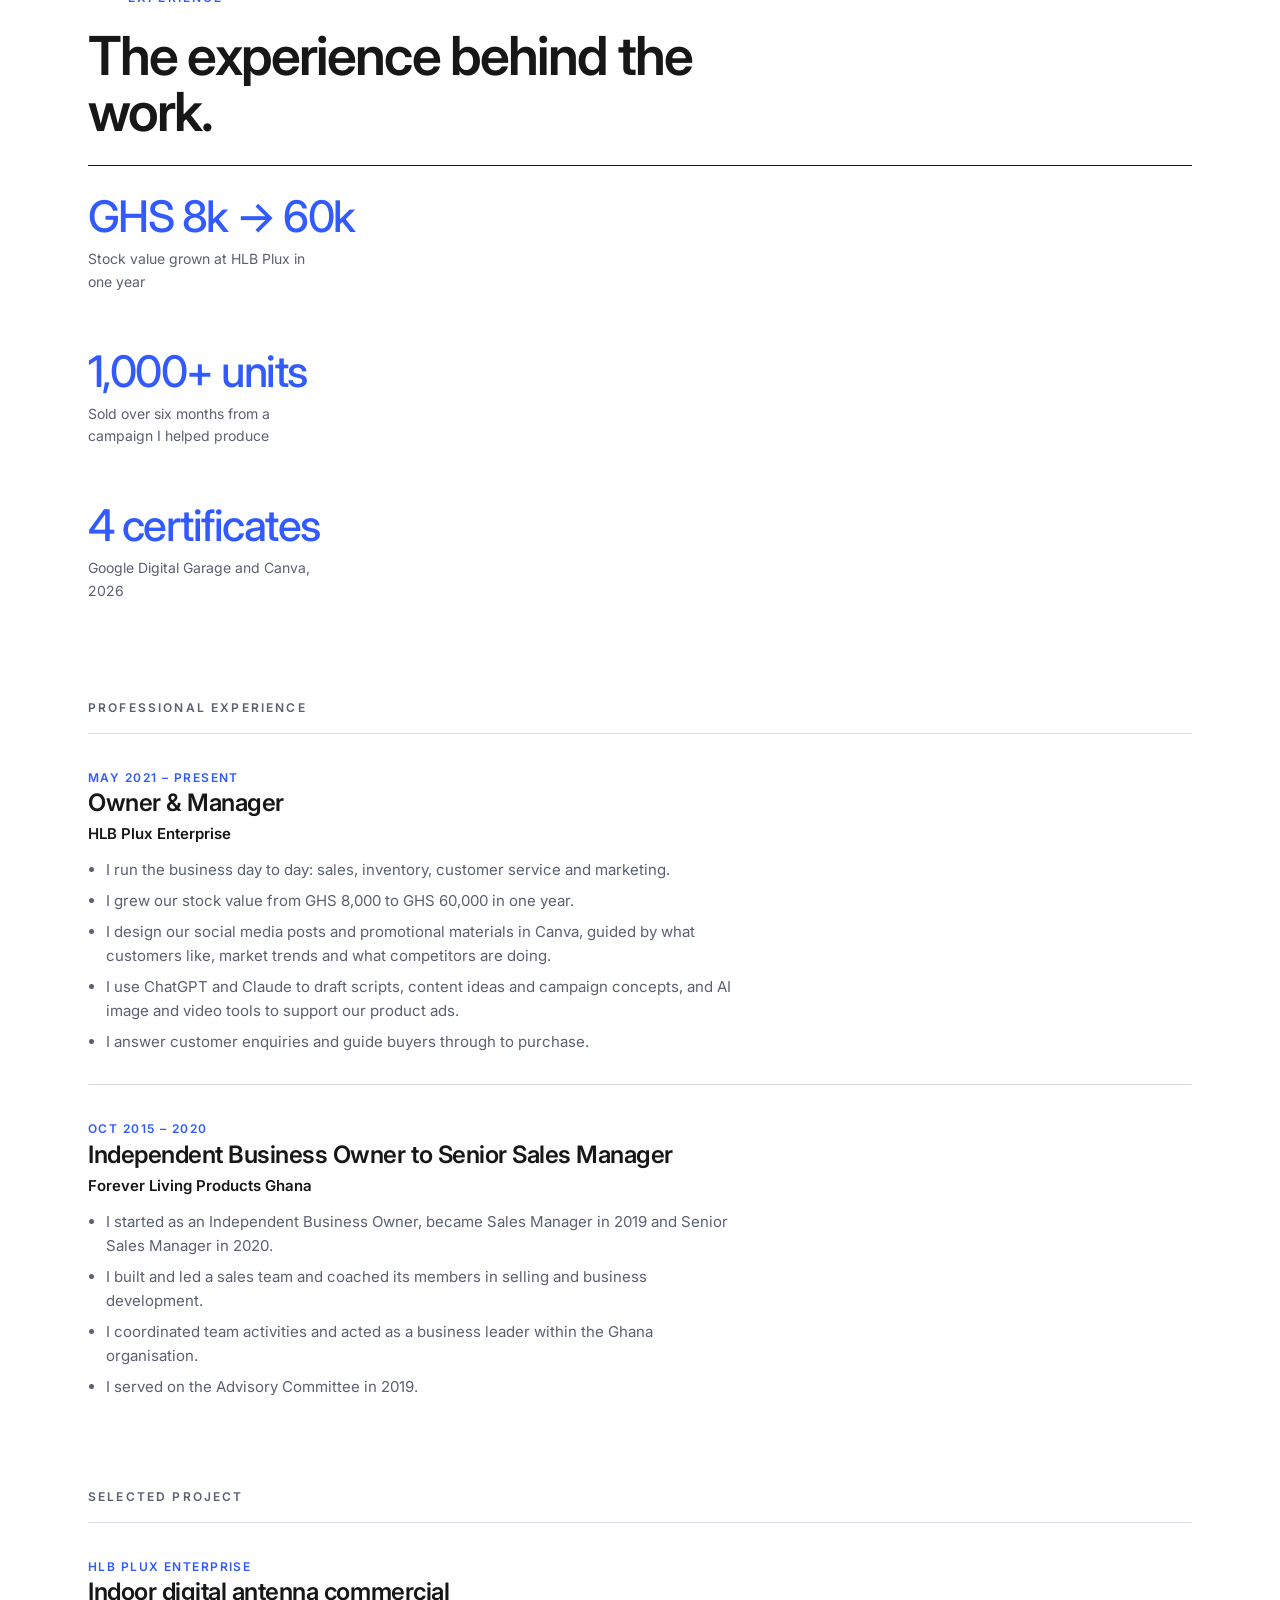
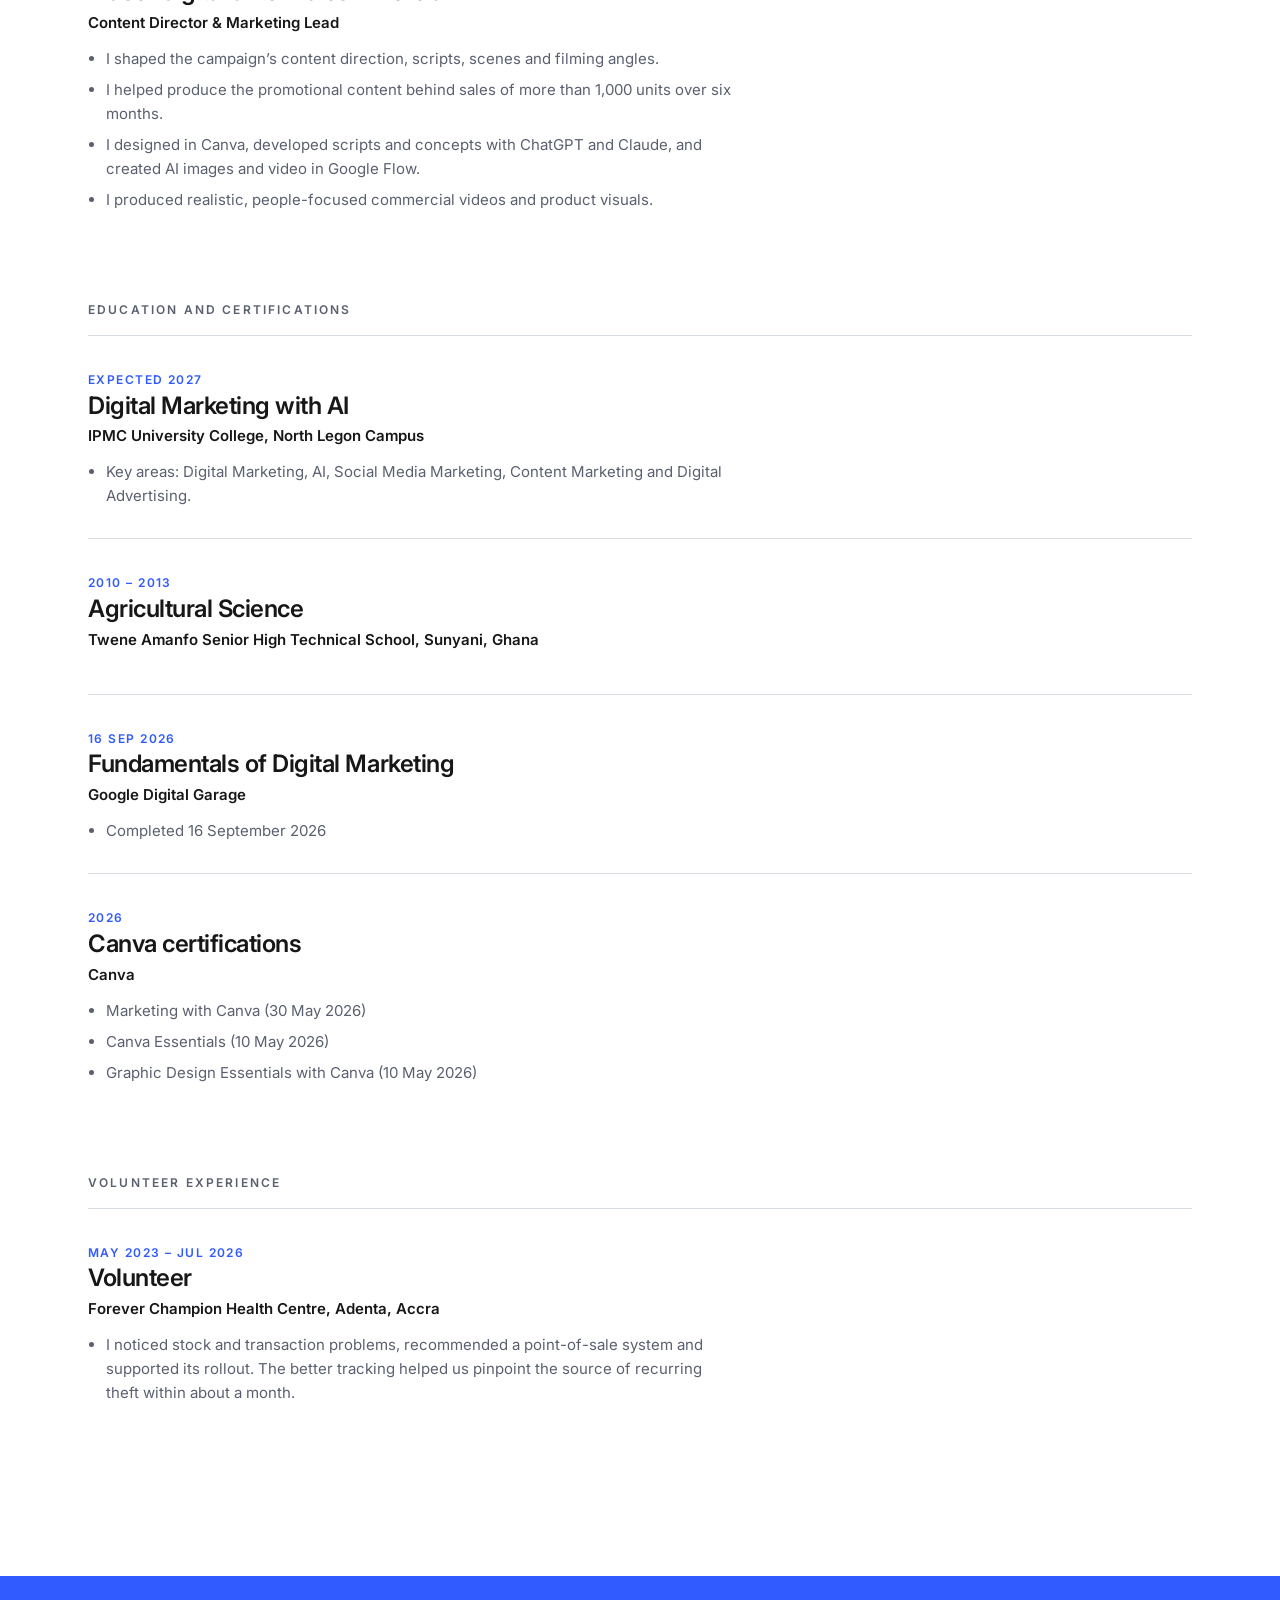
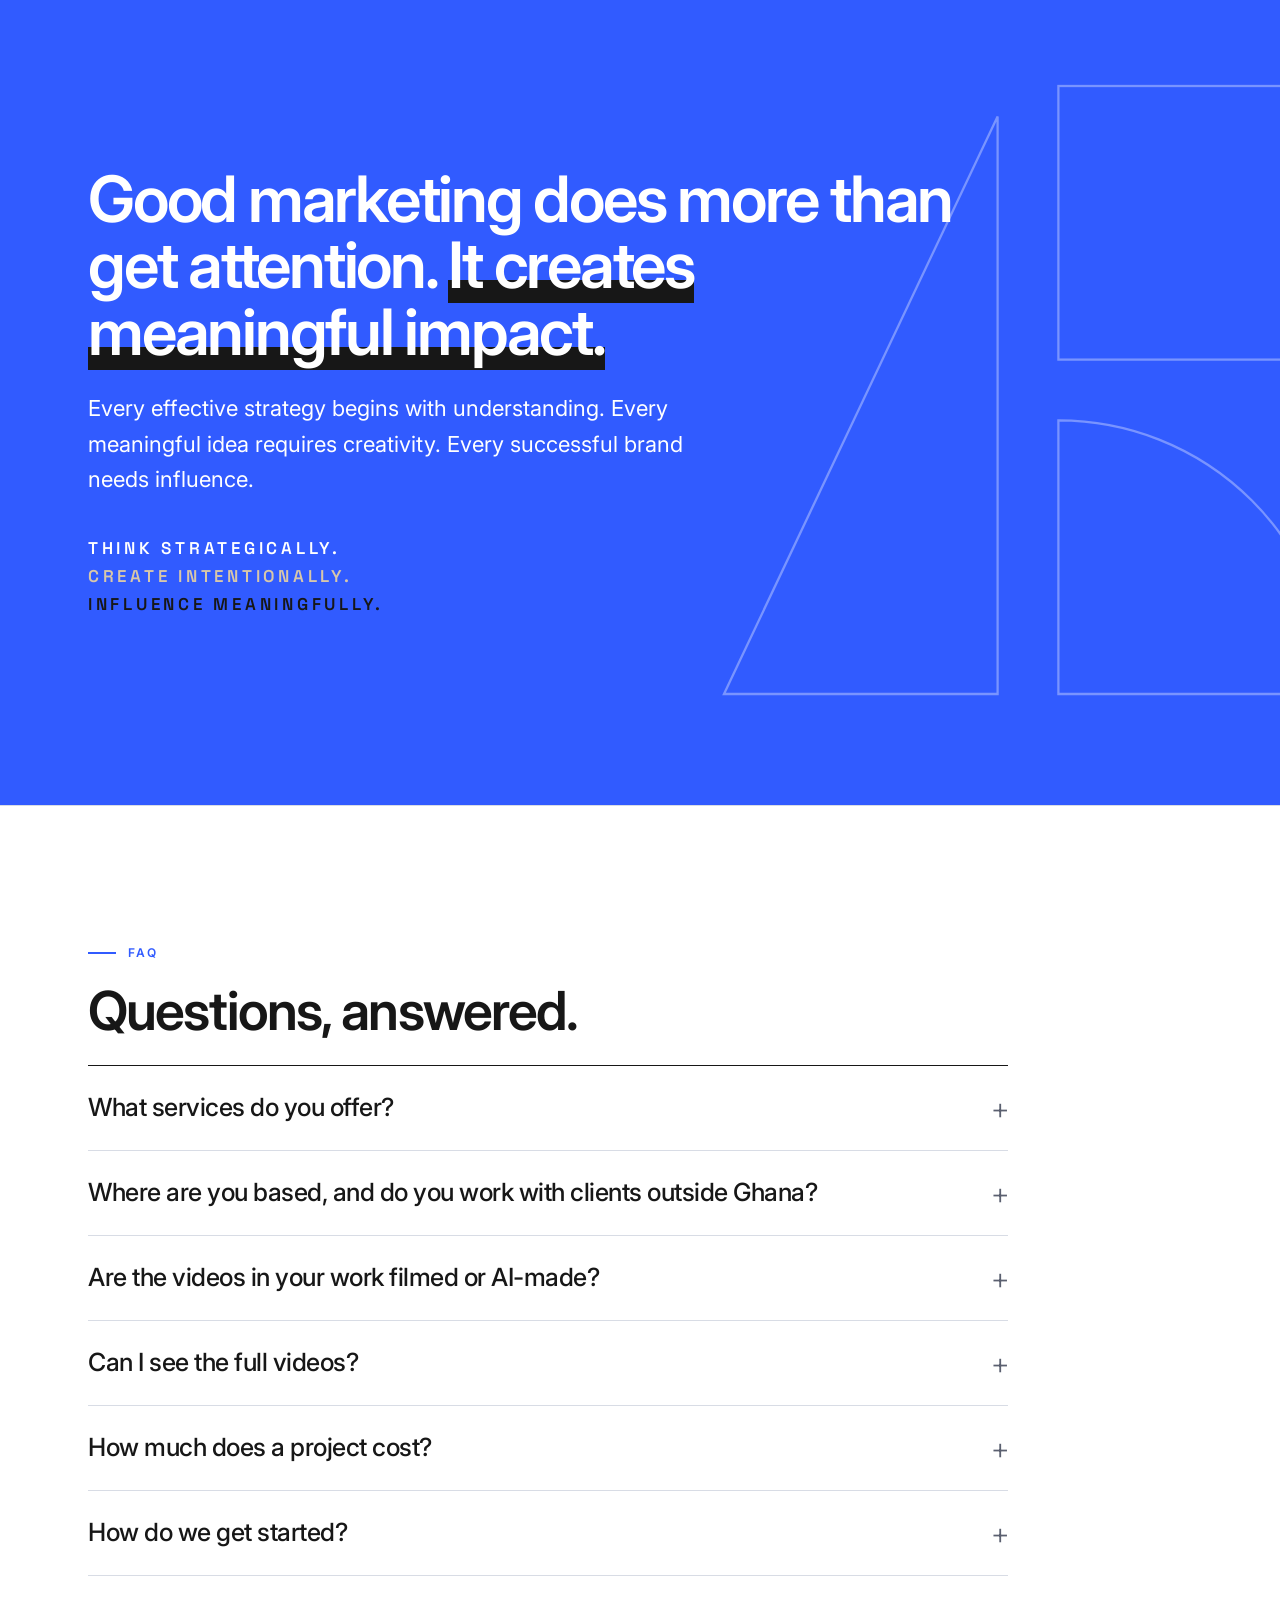
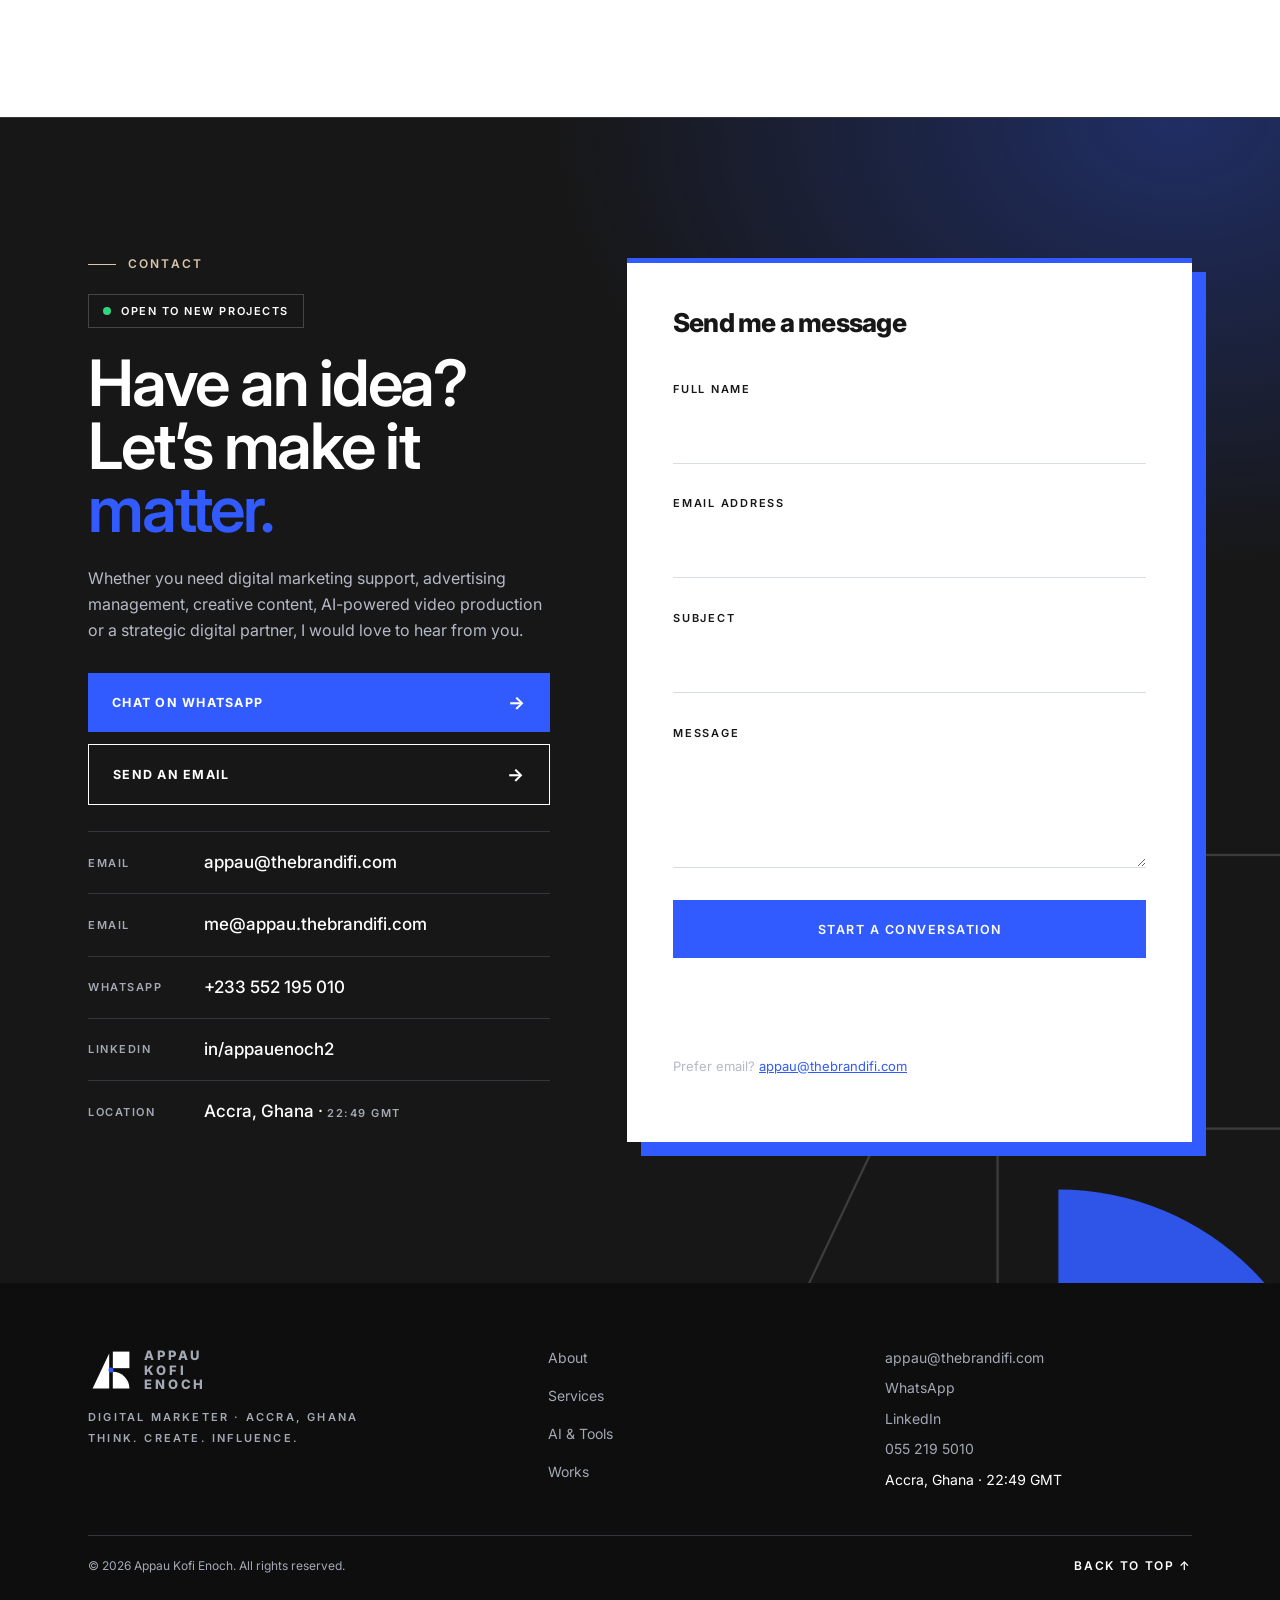
==== commit b277b2b8: "Update index.html tools and platforms to 14 instead of 0" ====
--- a/index.html
+++ b/index.html
@@ -178,7 +178,7 @@
 <p>From Meta Ads and Google Ads to social media marketing, promotional content and AI-assisted video, I focus on digital experiences that support brand visibility, audience engagement and business goals.</p>
 <div class="ct"><a class="btn bl" href="#work">Explore my work</a><a class="btn o" href="#contact">Let’s connect</a></div><div class="tag">THINK. CREATE. INFLUENCE.</div></div>
 <figure class="lg"><svg viewBox="-10 -10 120 120" role="img" aria-label="AKE logo symbol"><g fill="#171717"><path class="s1" d="M10 90 L46 14 L46 90Z"/><rect class="s2" x="54" y="10" width="36" height="36"/><path class="s3" d="M54 90 L54 54 A36 36 0 0 1 90 90Z"/></g><circle class="dt" cx="50" cy="50" r="5.5" fill="#315BFF"/></svg><figcaption><b>APPAU KOFI ENOCH</b><span>The Intelligence Mark</span></figcaption></figure></div>
-<div class="w stt"><div><b id="s1">6</b><span>Client videos</span></div><div><b>3</b><span>Industries served</span></div><div><b id="s3">0</b><span>Tools and platforms</span></div></div>
+<div class="w stt"><div><b id="s1">6</b><span>Client videos</span></div><div><b>3</b><span>Industries served</span></div><div><b id="s3">14</b><span>Tools and platforms</span></div></div>
 <div class="sc" aria-hidden="true"><i></i>SCROLL</div></section>
 <div class="tk" aria-hidden="true"><div class="tt"><span>THINK.</span><span class="o">CREATE.</span><span>INFLUENCE.</span><i>◢</i><span>THINK.</span><span class="o">CREATE.</span><span>INFLUENCE.</span><i>◢</i><span>THINK.</span><span class="o">CREATE.</span><span>INFLUENCE.</span><i>◢</i><span>THINK.</span><span class="o">CREATE.</span><span>INFLUENCE.</span><i>◢</i><span>THINK.</span><span class="o">CREATE.</span><span>INFLUENCE.</span><i>◢</i><span>THINK.</span><span class="o">CREATE.</span><span>INFLUENCE.</span><i>◢</i><span>THINK.</span><span class="o">CREATE.</span><span>INFLUENCE.</span><i>◢</i><span>THINK.</span><span class="o">CREATE.</span><span>INFLUENCE.</span><i>◢</i></div></div>
 
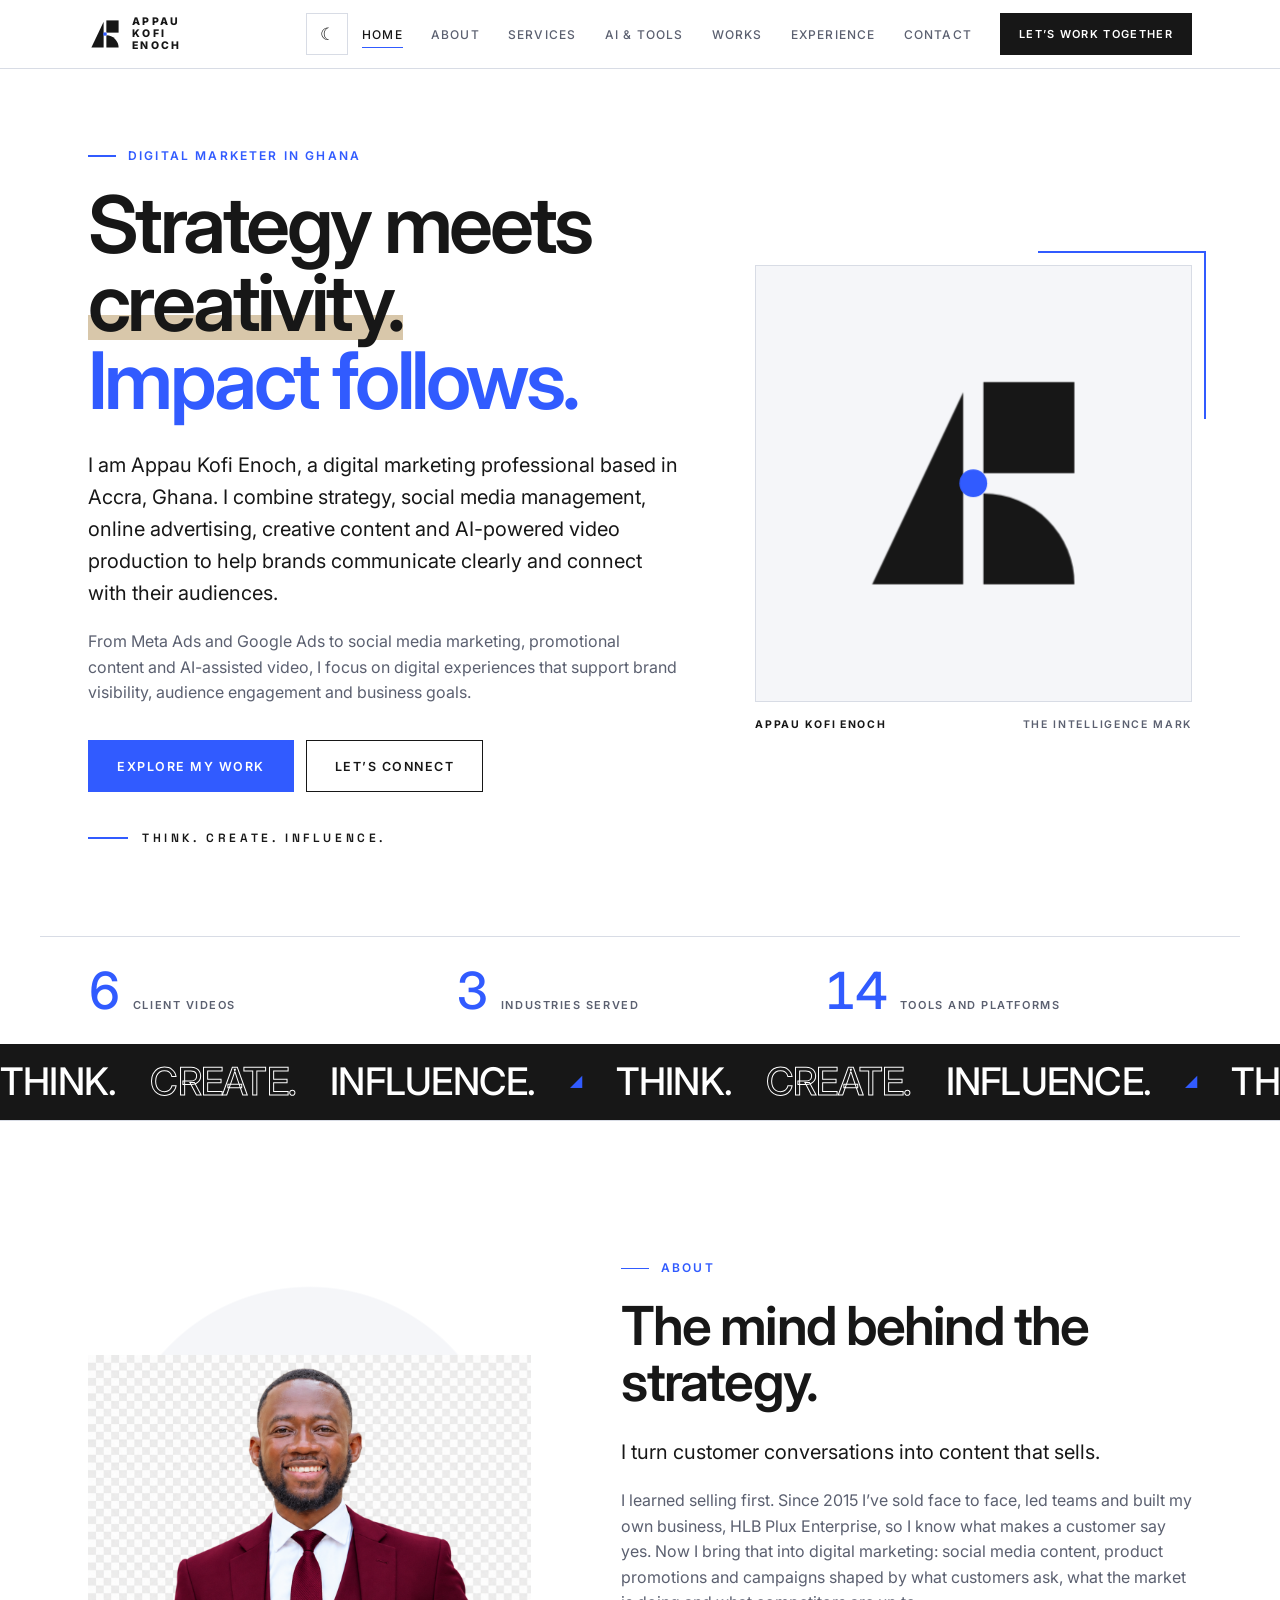
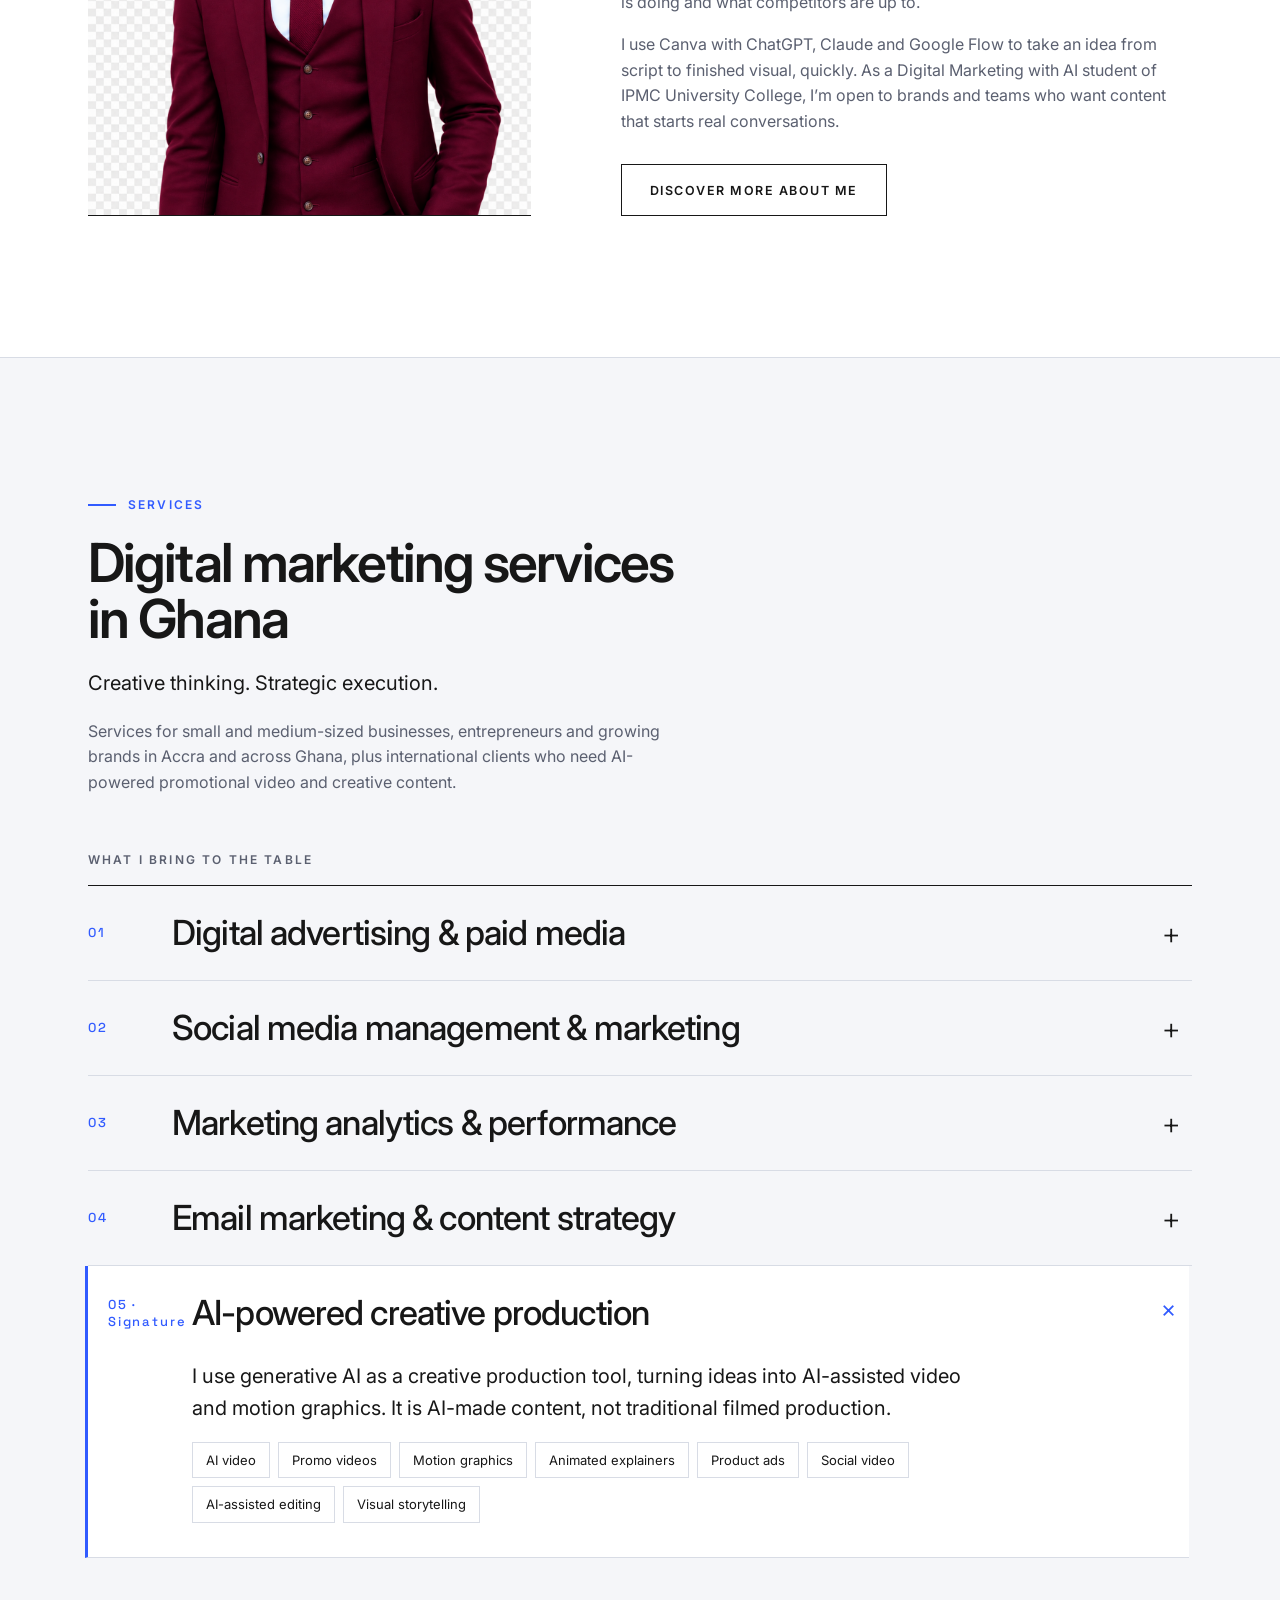
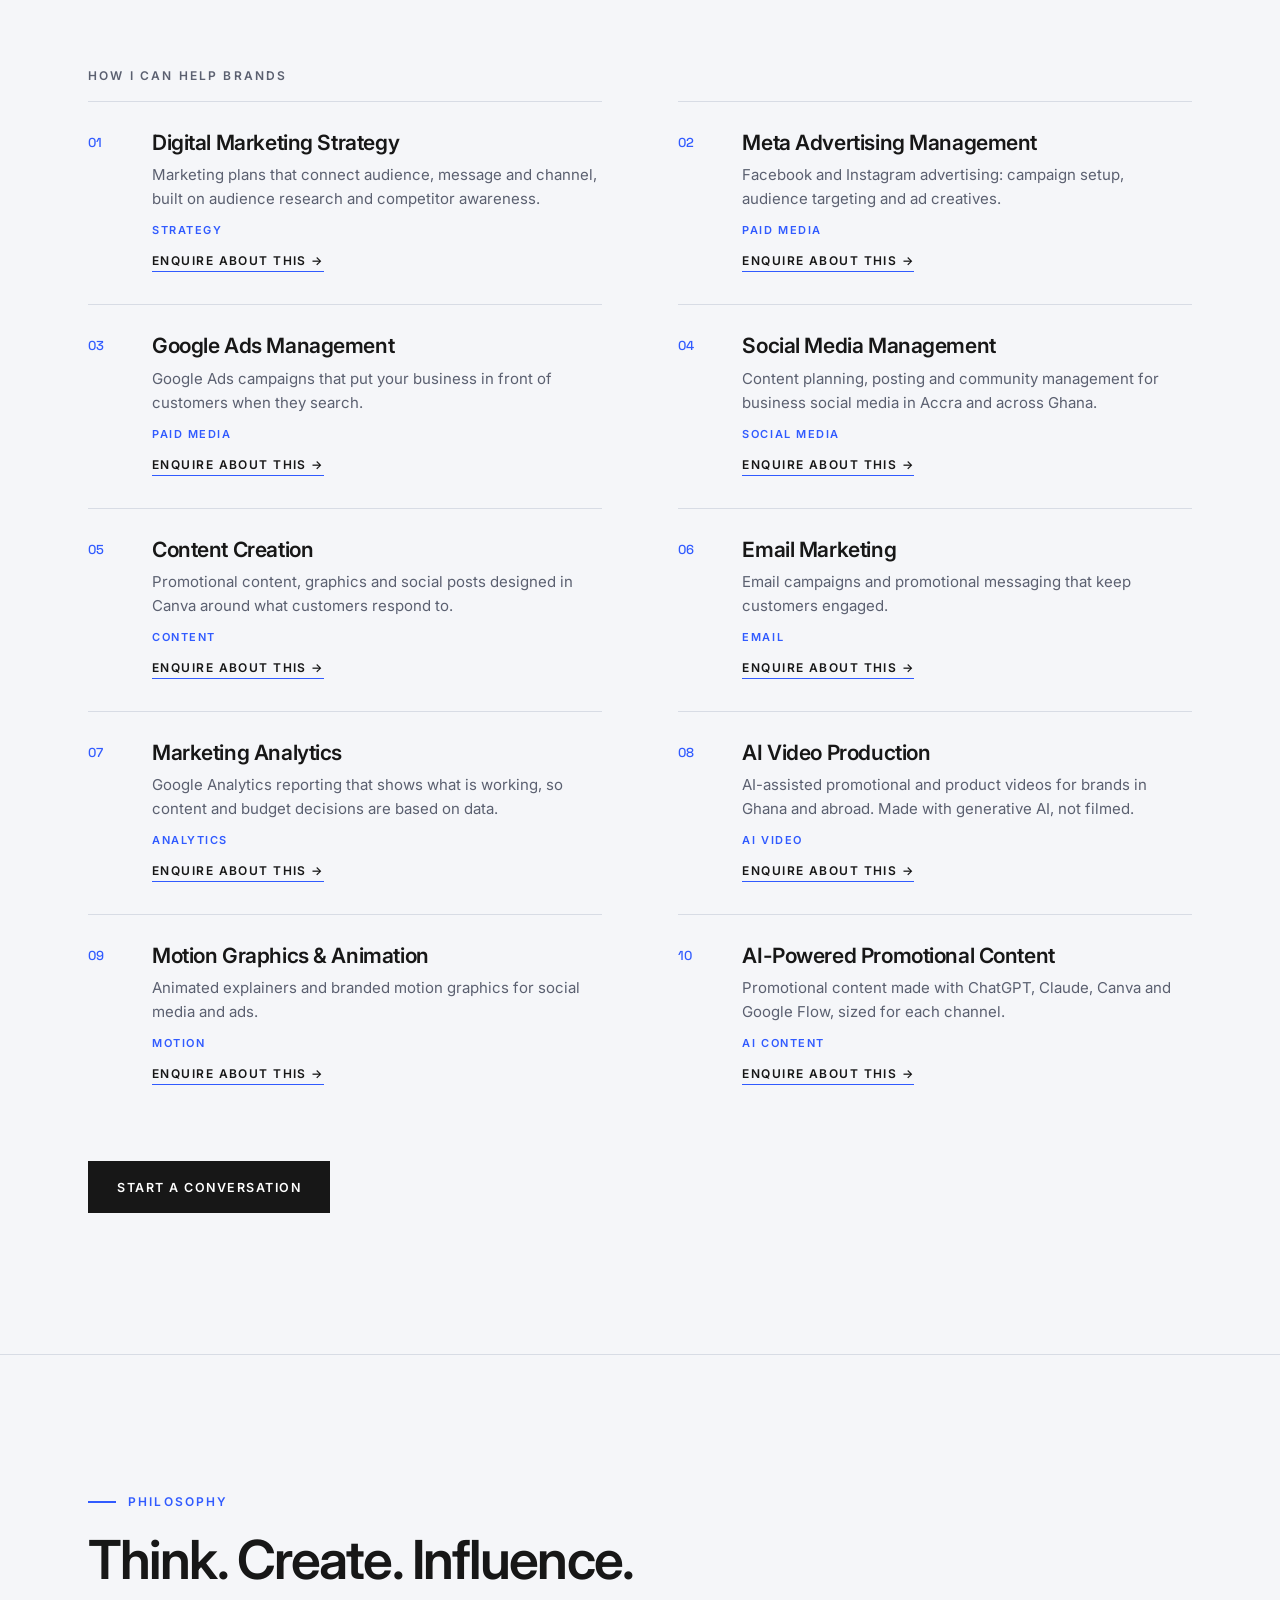
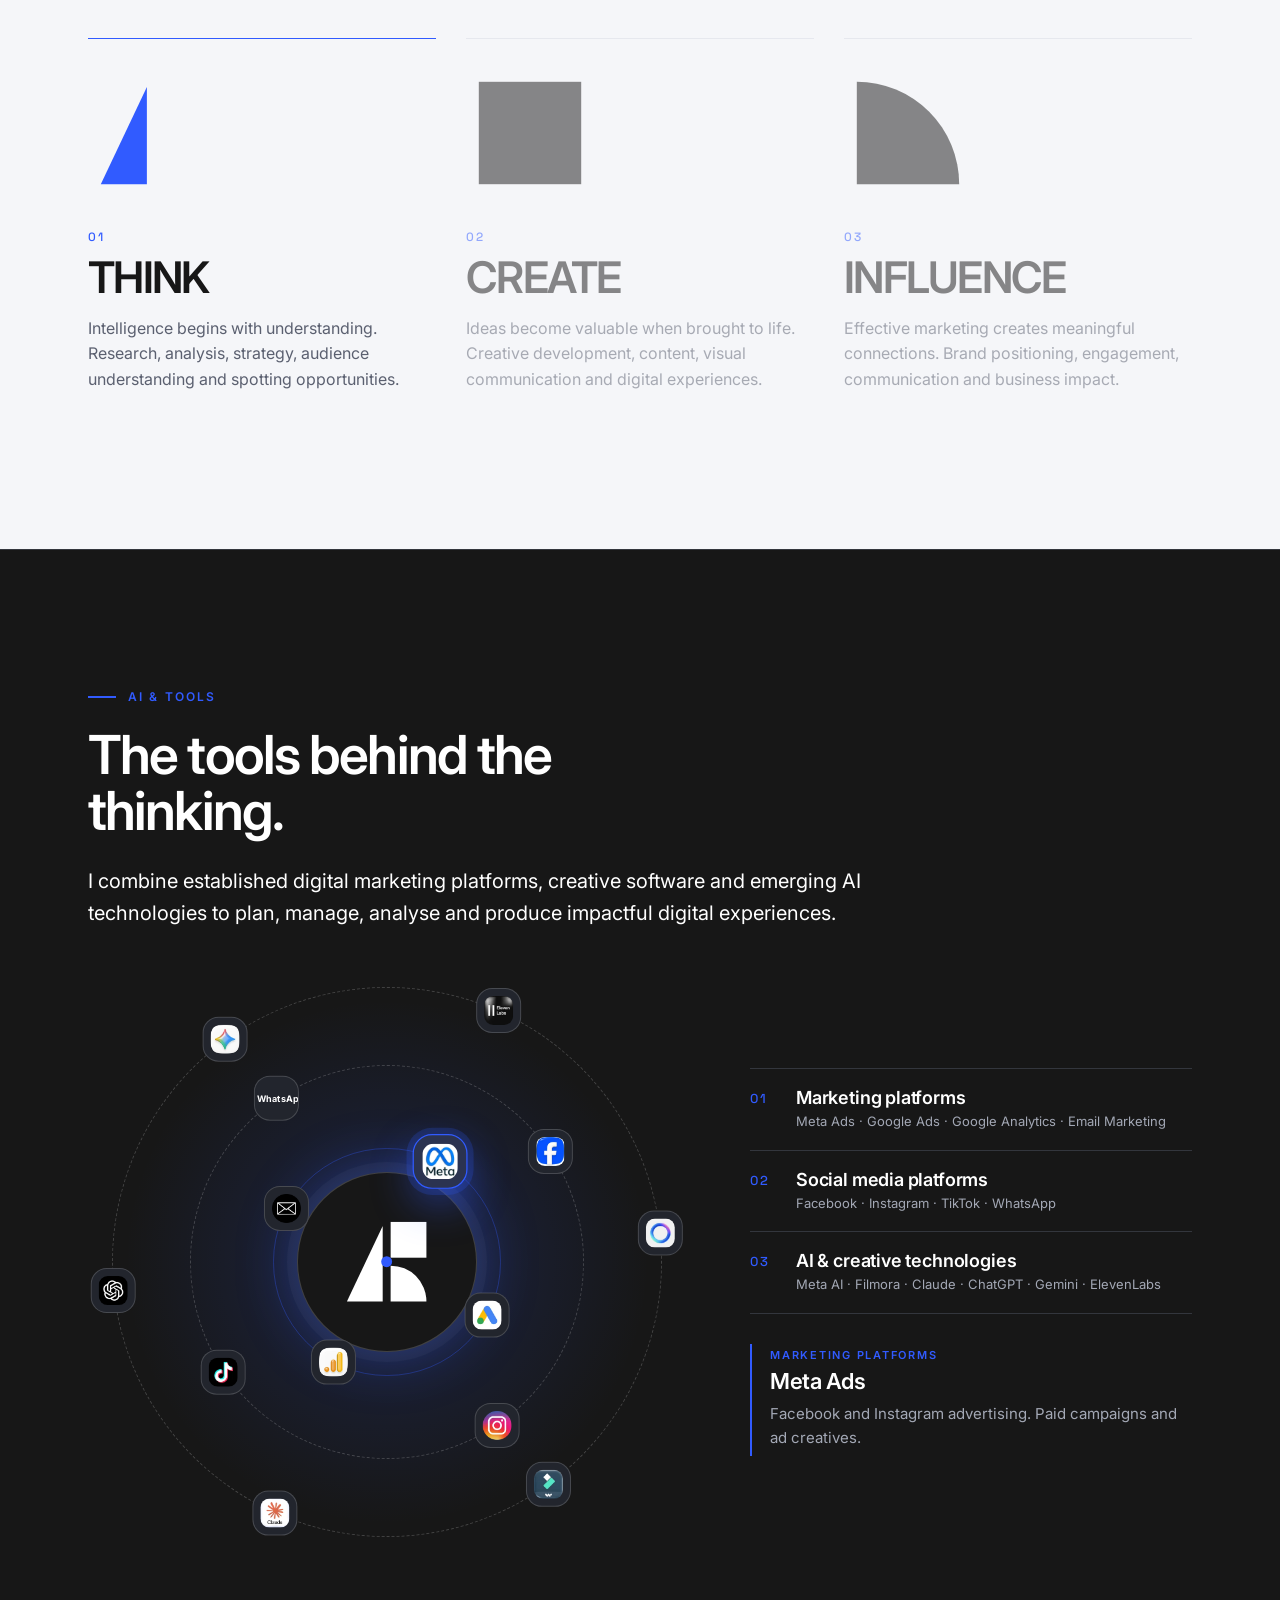
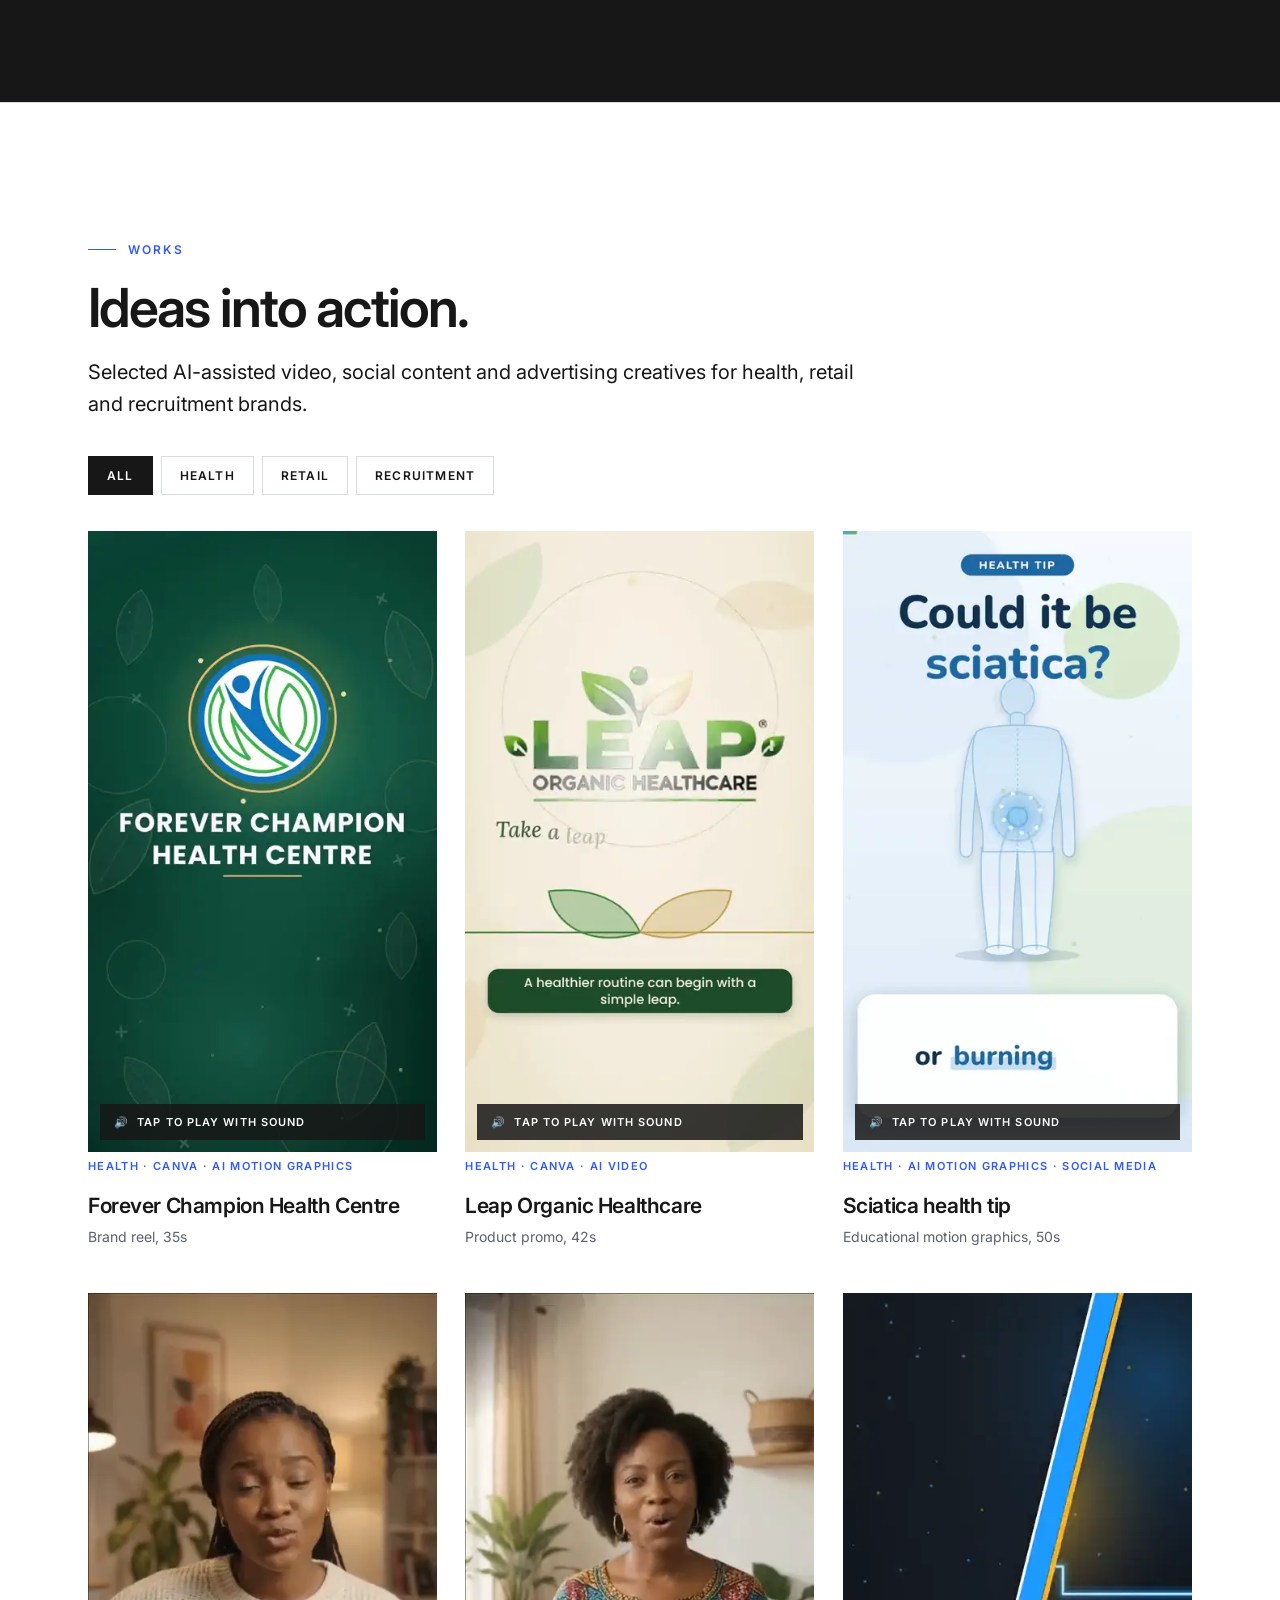
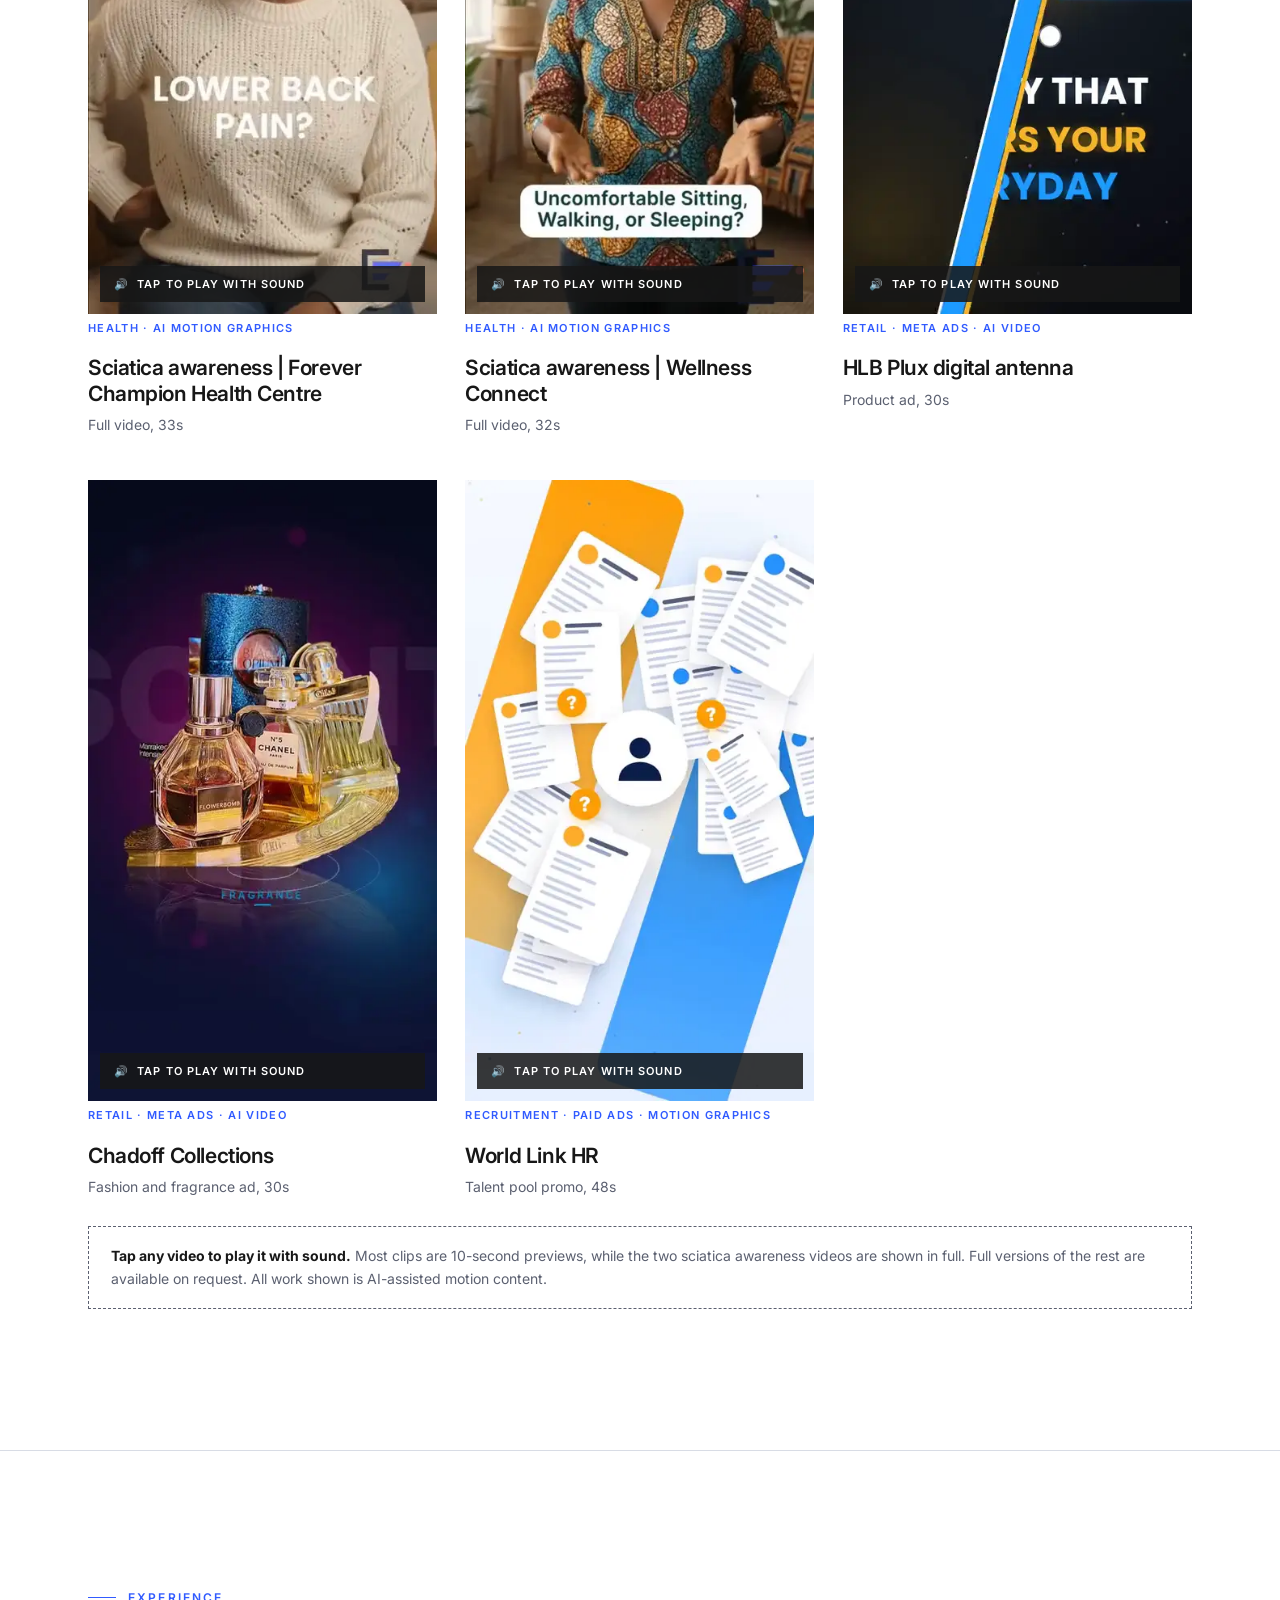
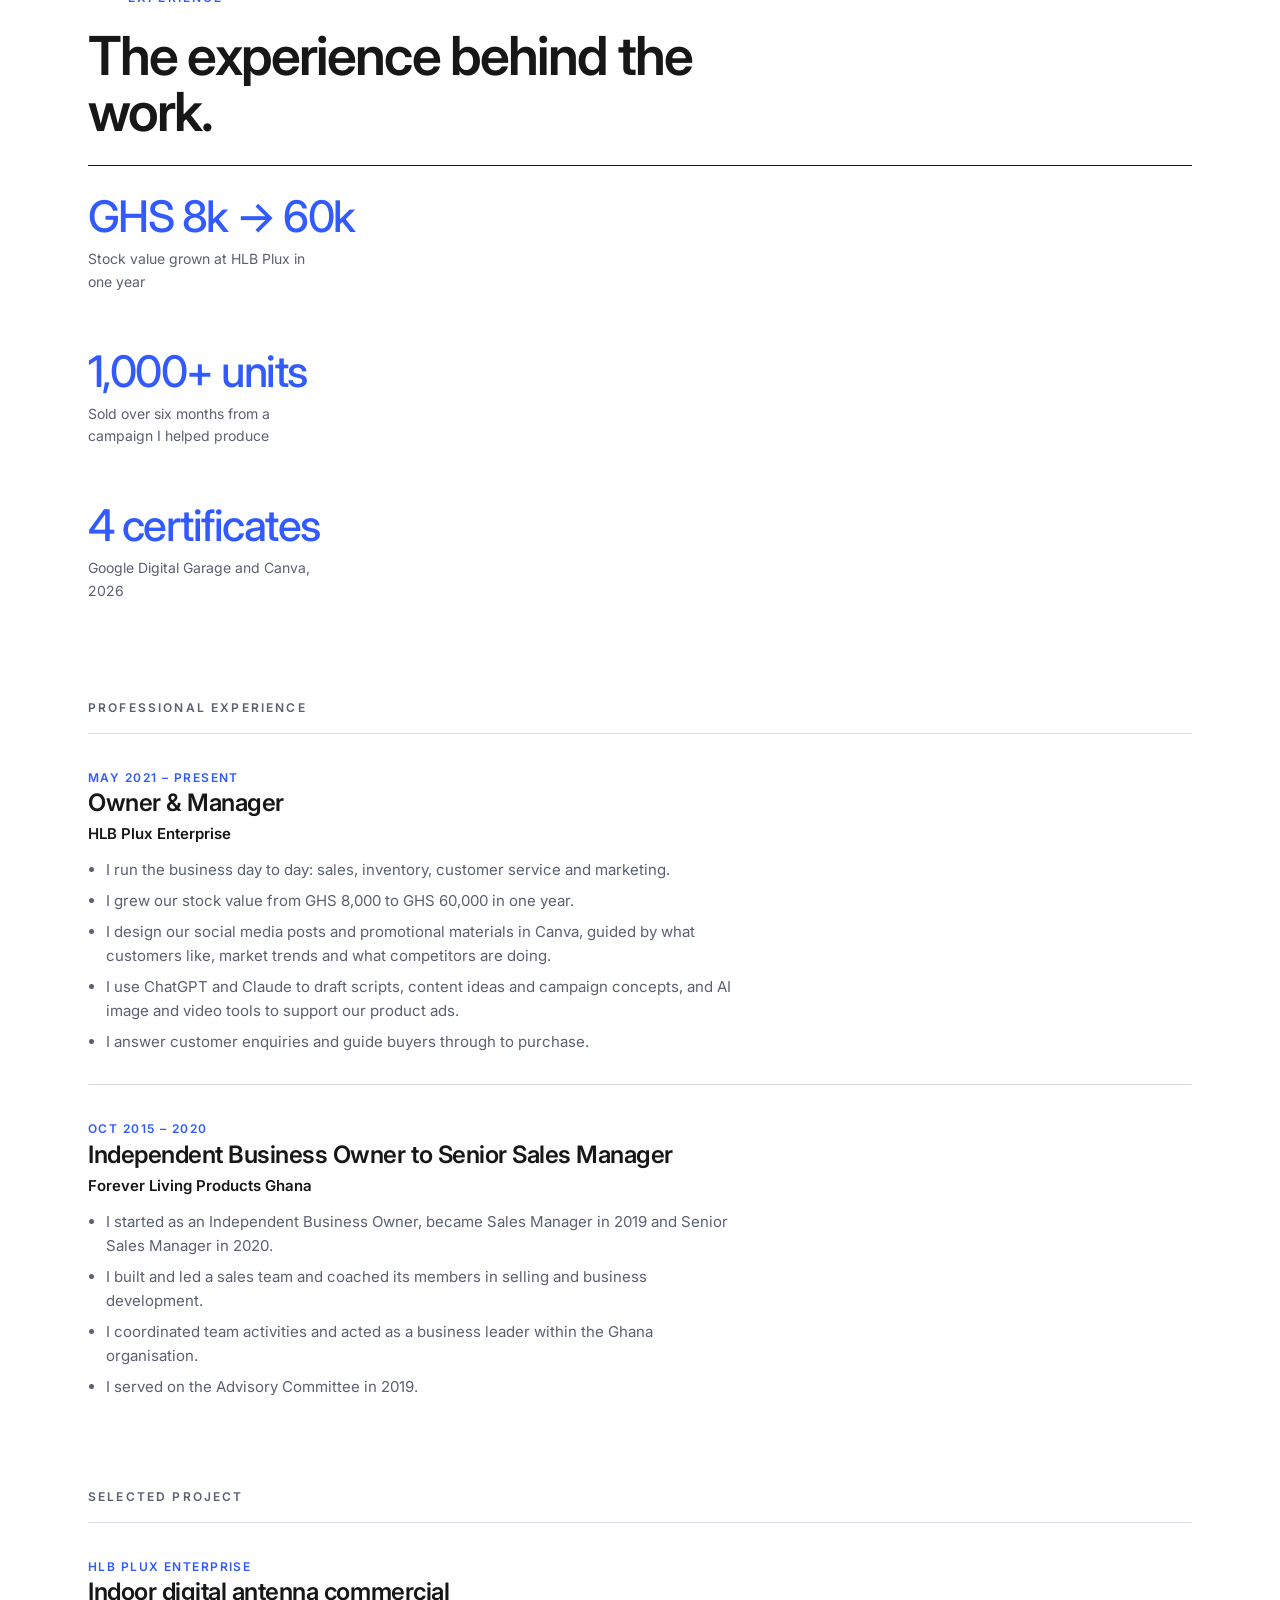
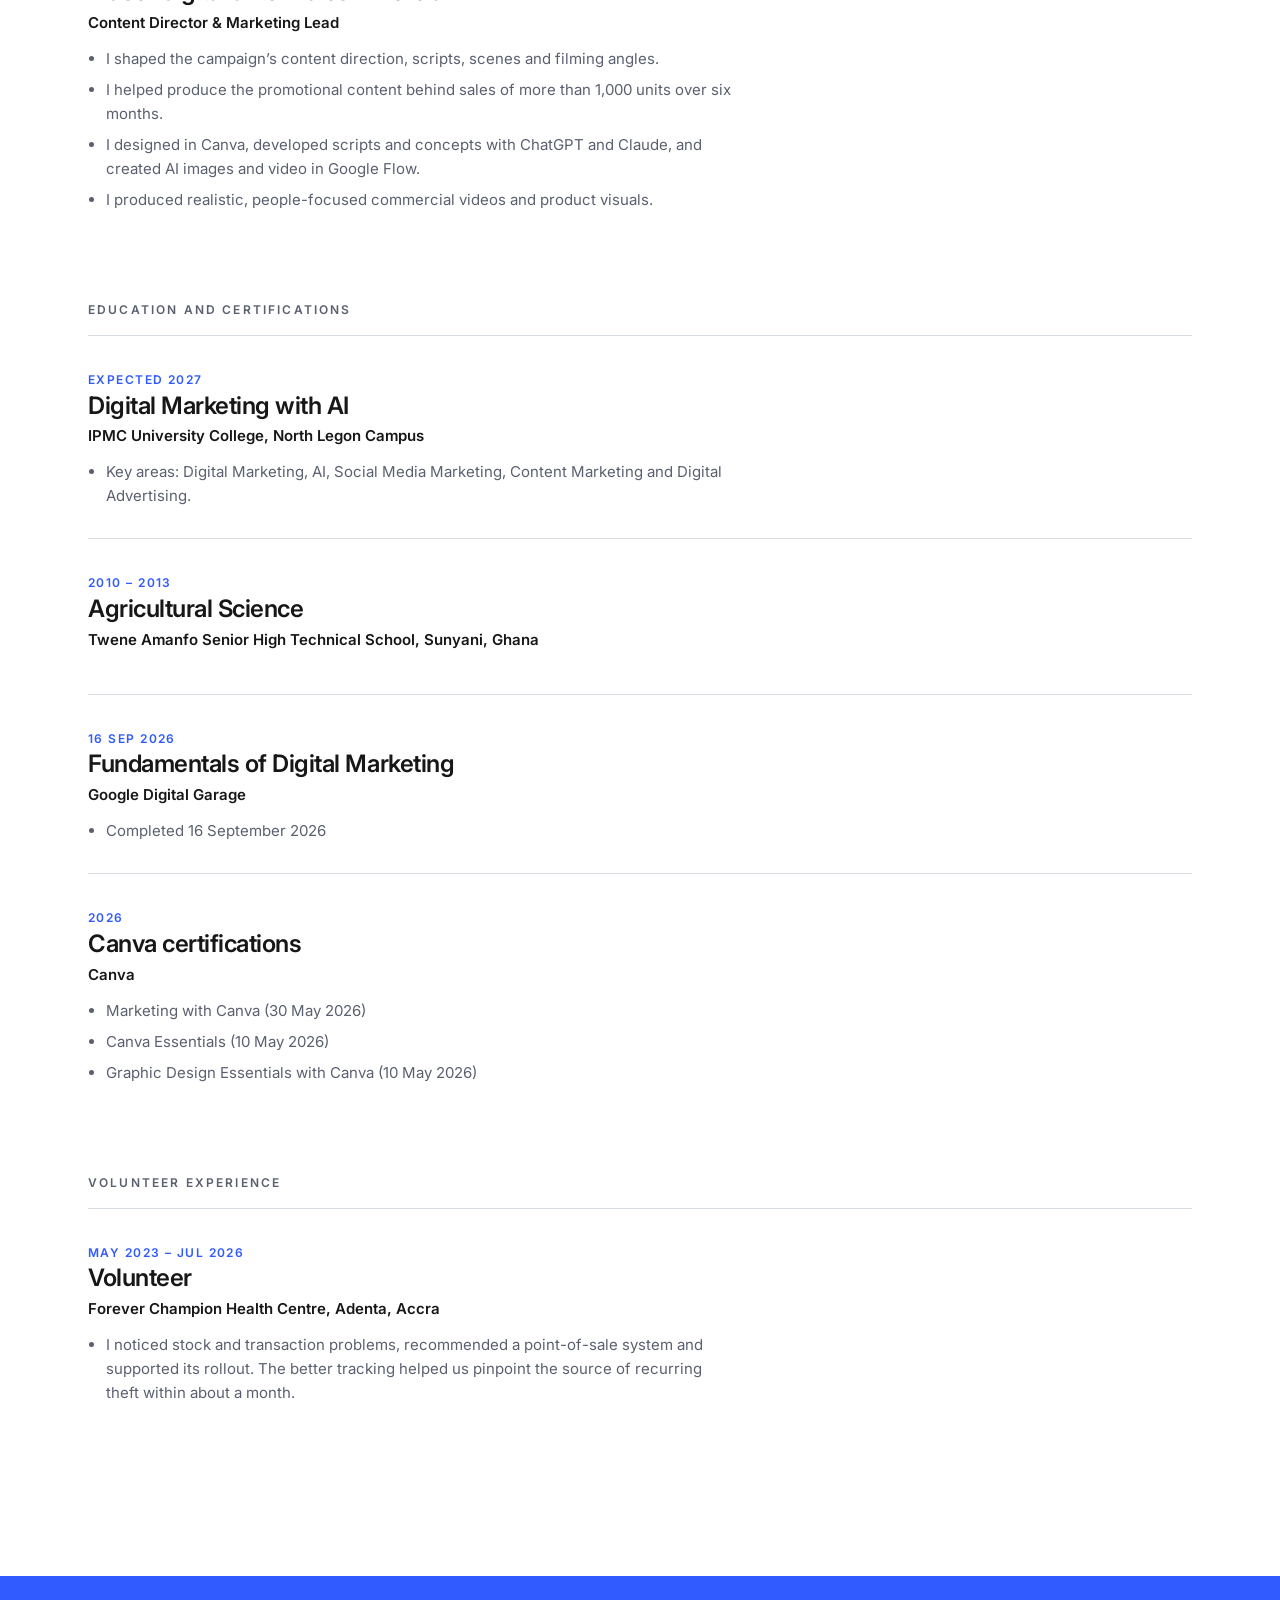
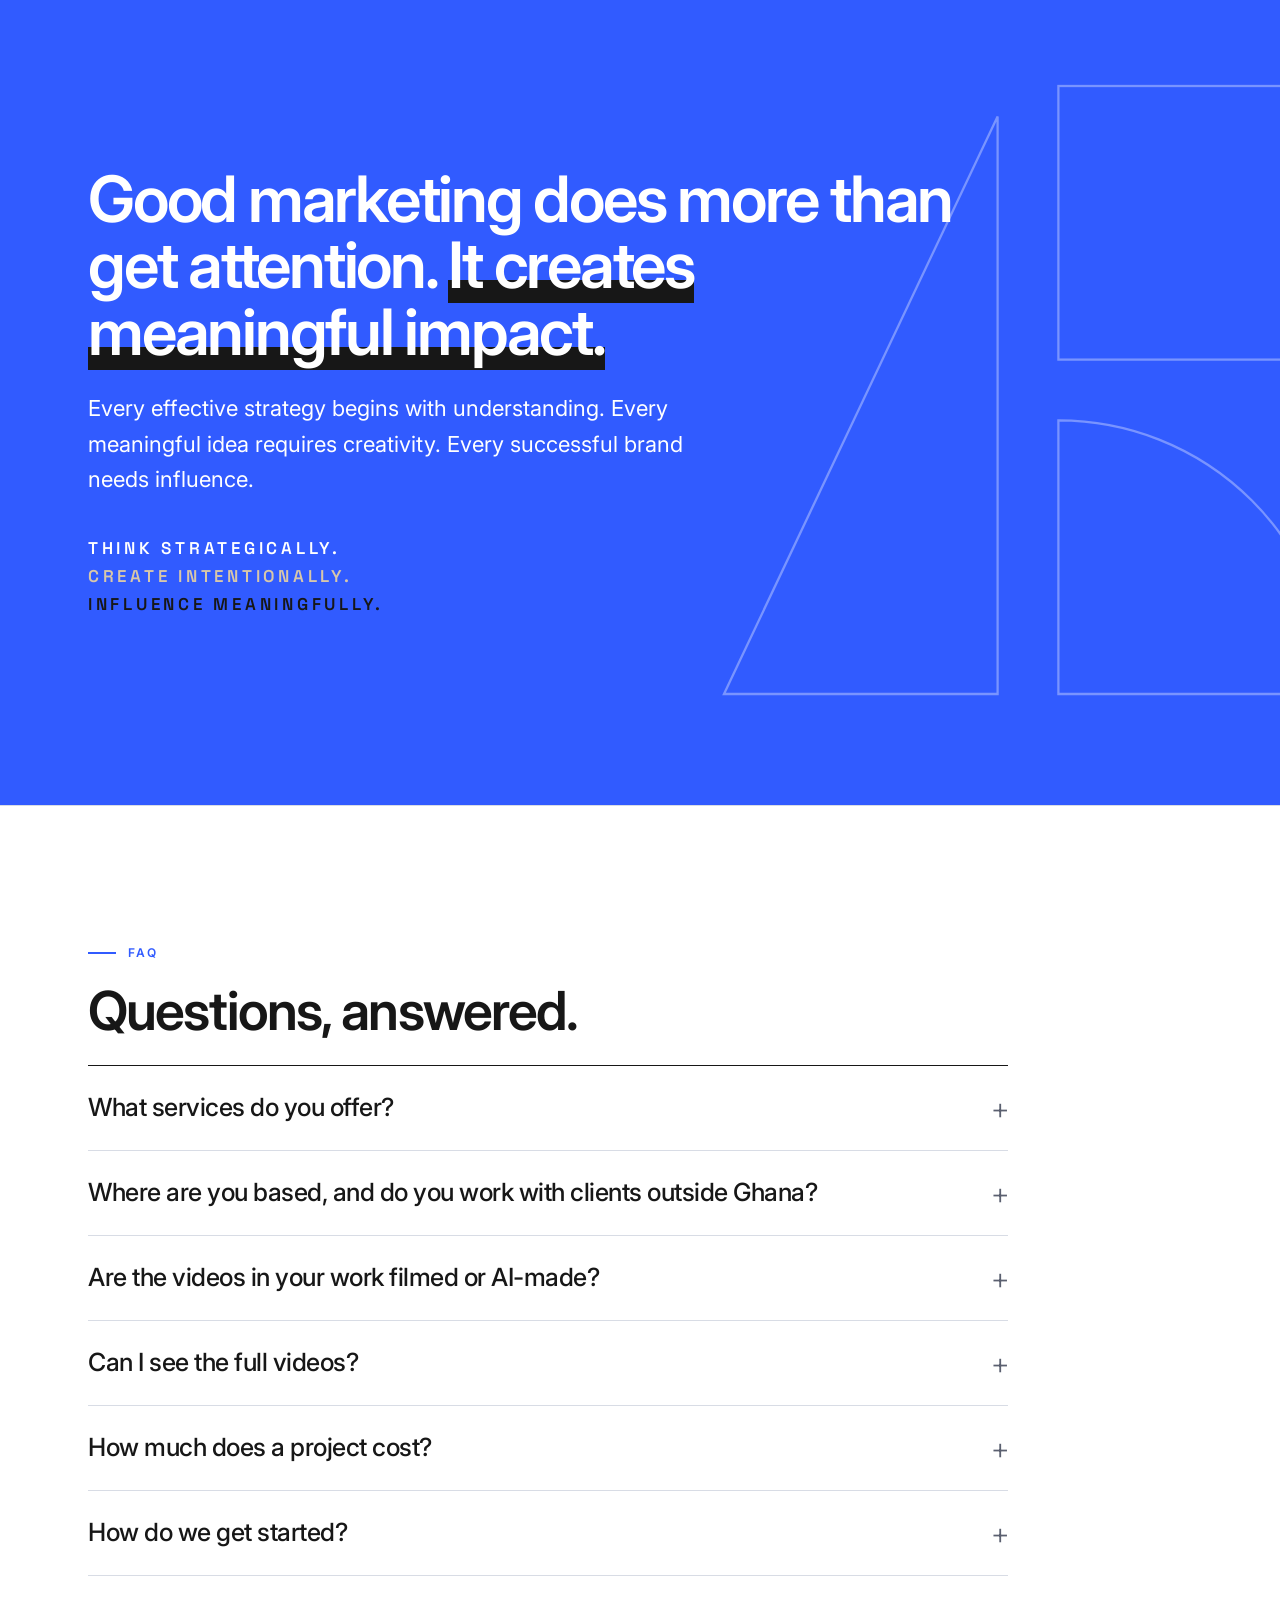
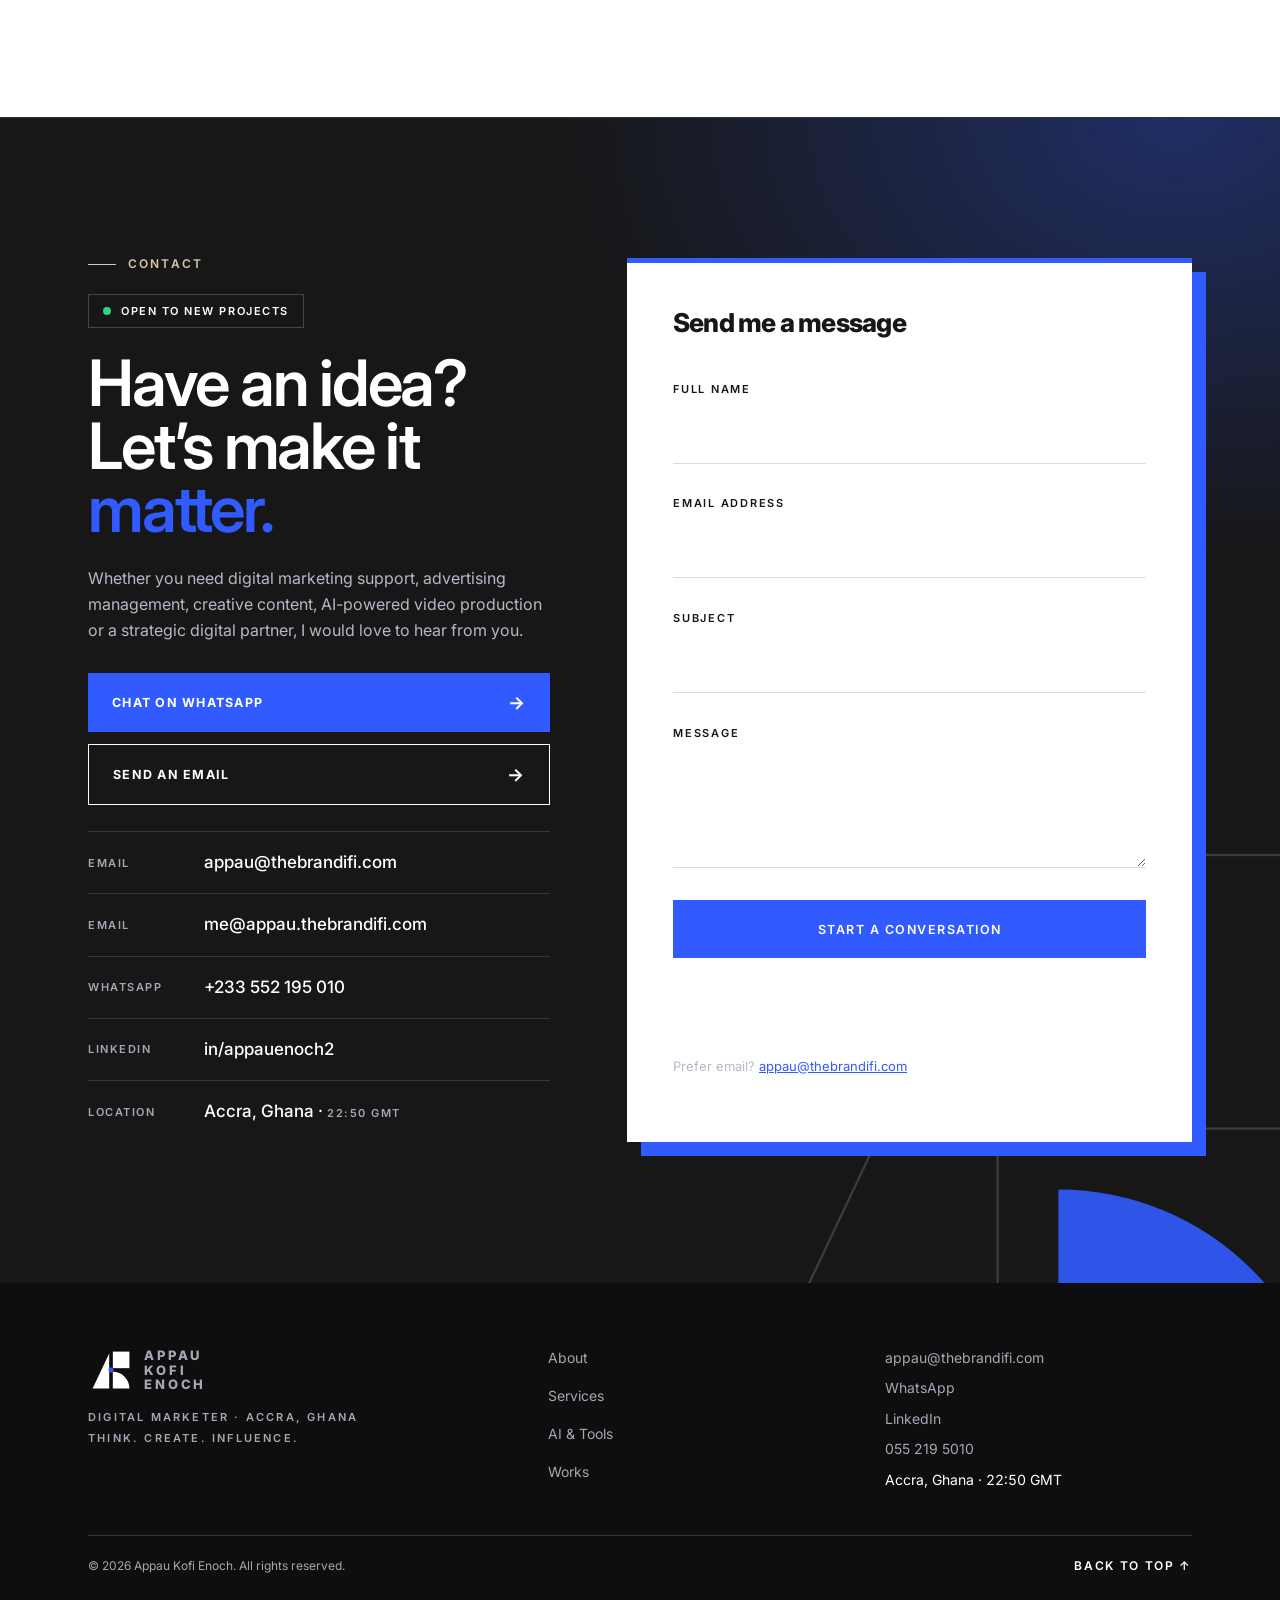
==== commit 37aaf203: "Update index.html changed the image to assets/appau_kofi_enoch.svg" ====
--- a/index.html
+++ b/index.html
@@ -182,7 +182,7 @@
 <div class="sc" aria-hidden="true"><i></i>SCROLL</div></section>
 <div class="tk" aria-hidden="true"><div class="tt"><span>THINK.</span><span class="o">CREATE.</span><span>INFLUENCE.</span><i>◢</i><span>THINK.</span><span class="o">CREATE.</span><span>INFLUENCE.</span><i>◢</i><span>THINK.</span><span class="o">CREATE.</span><span>INFLUENCE.</span><i>◢</i><span>THINK.</span><span class="o">CREATE.</span><span>INFLUENCE.</span><i>◢</i><span>THINK.</span><span class="o">CREATE.</span><span>INFLUENCE.</span><i>◢</i><span>THINK.</span><span class="o">CREATE.</span><span>INFLUENCE.</span><i>◢</i><span>THINK.</span><span class="o">CREATE.</span><span>INFLUENCE.</span><i>◢</i><span>THINK.</span><span class="o">CREATE.</span><span>INFLUENCE.</span><i>◢</i></div></div>
 
-<section id="about"><div class="w ab"><div class="pf rv"><img src="assets/portrait.webp" alt="Appau Kofi Enoch, digital Marketer in Accra, Ghana" loading="lazy" width="671" height="900"></div>
+<section id="about"><div class="w ab"><div class="pf rv"><img src="assets/appau_kofi_enoch.svg" alt="Appau Kofi Enoch, digital Marketer in Accra, Ghana" loading="lazy" width="671" height="900"></div>
 <div class="rv"><p class="kick">About</p><h2>The mind behind the strategy.</h2>
 <p class="lead">I turn customer conversations into content that sells.</p>
 <p>I learned selling first. Since 2015 I’ve sold face to face, led teams and built my own business, HLB Plux Enterprise, so I know what makes a customer say yes. Now I bring that into digital marketing: social media content, product promotions and campaigns shaped by what customers ask, what the market is doing and what competitors are up to.</p>
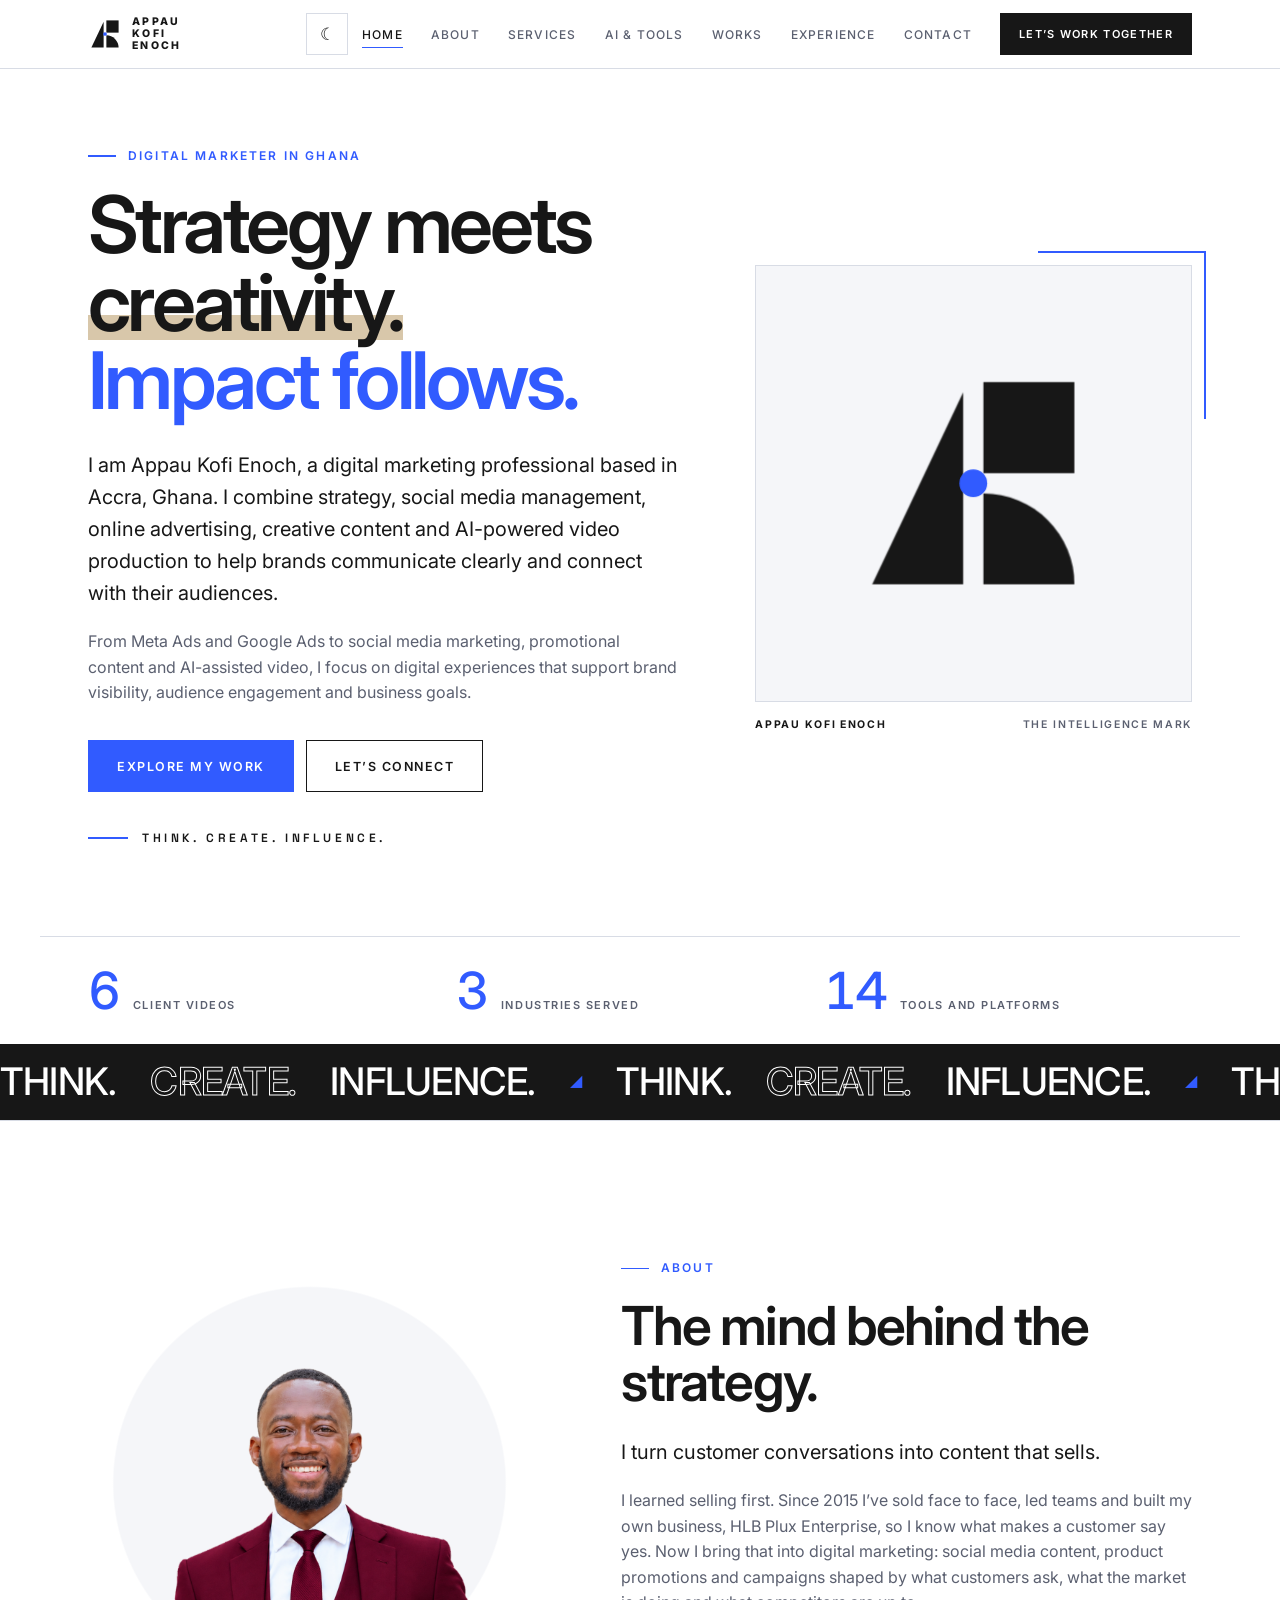
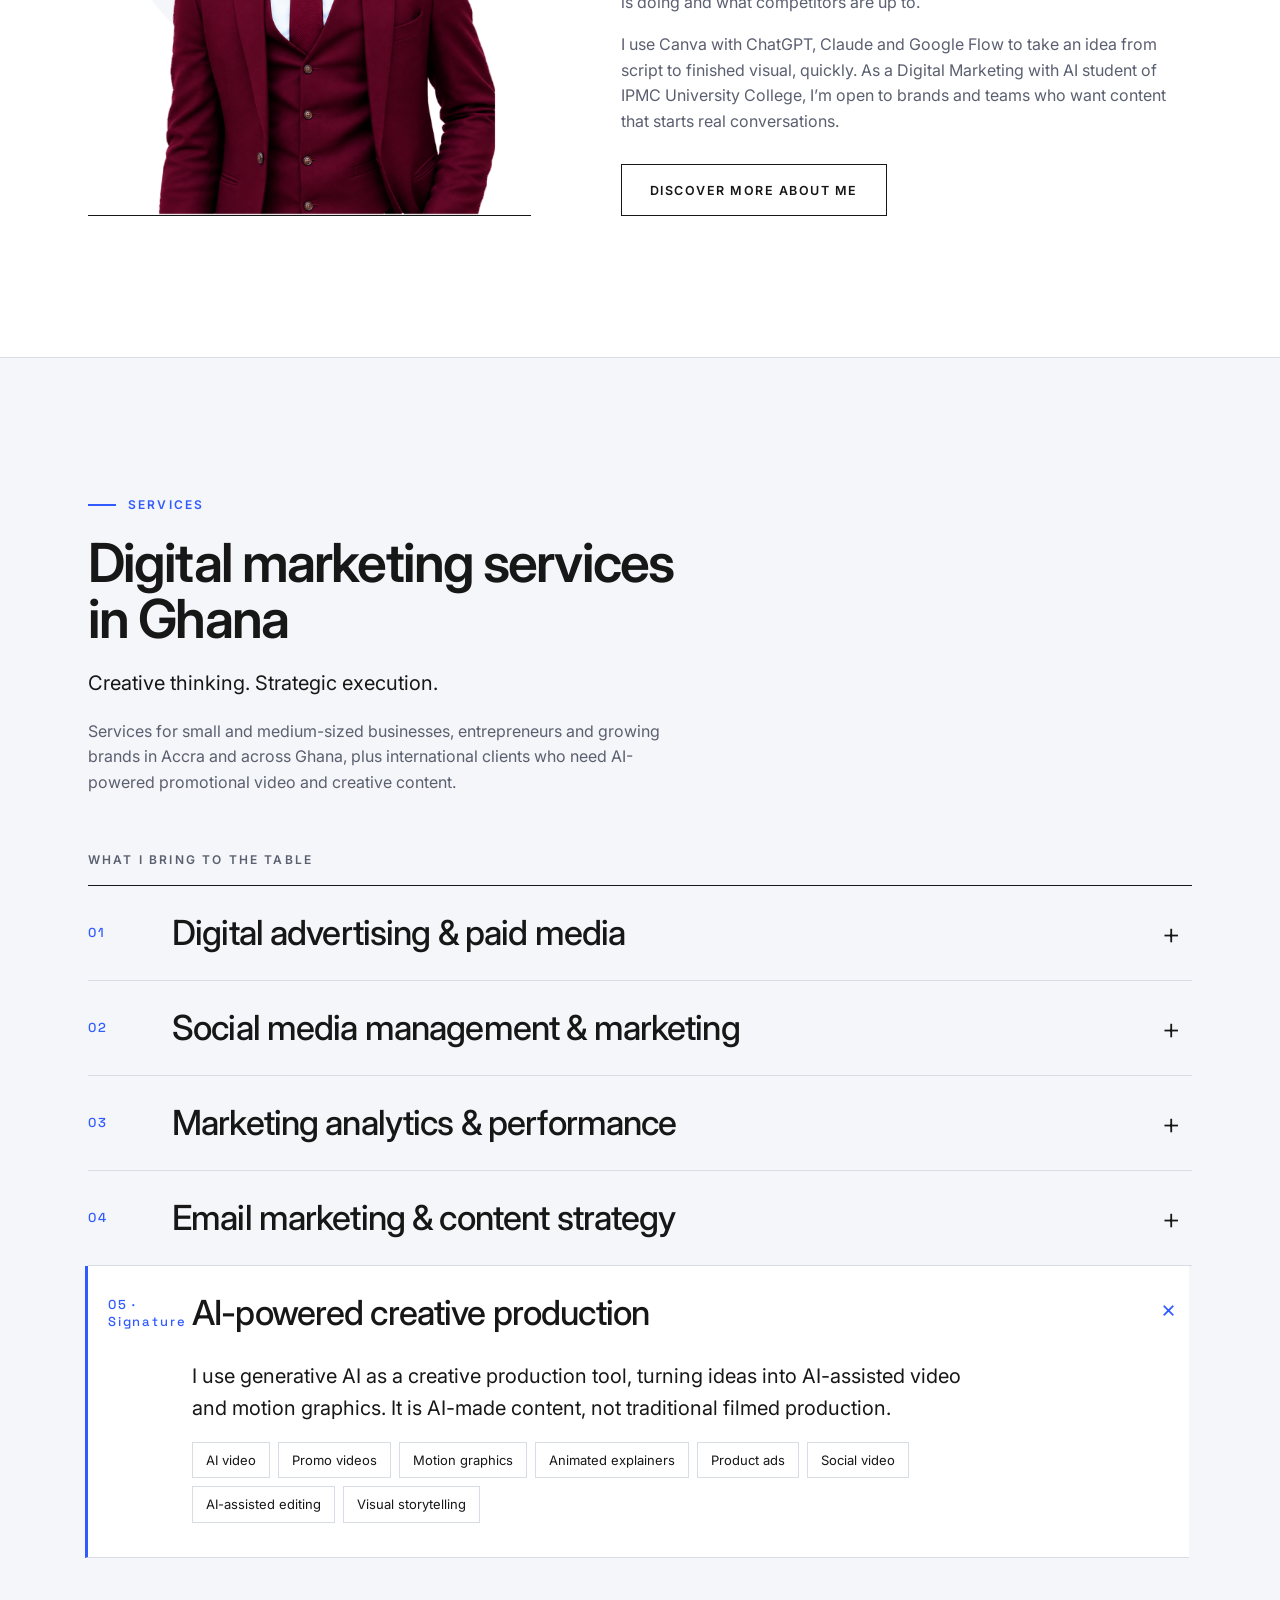
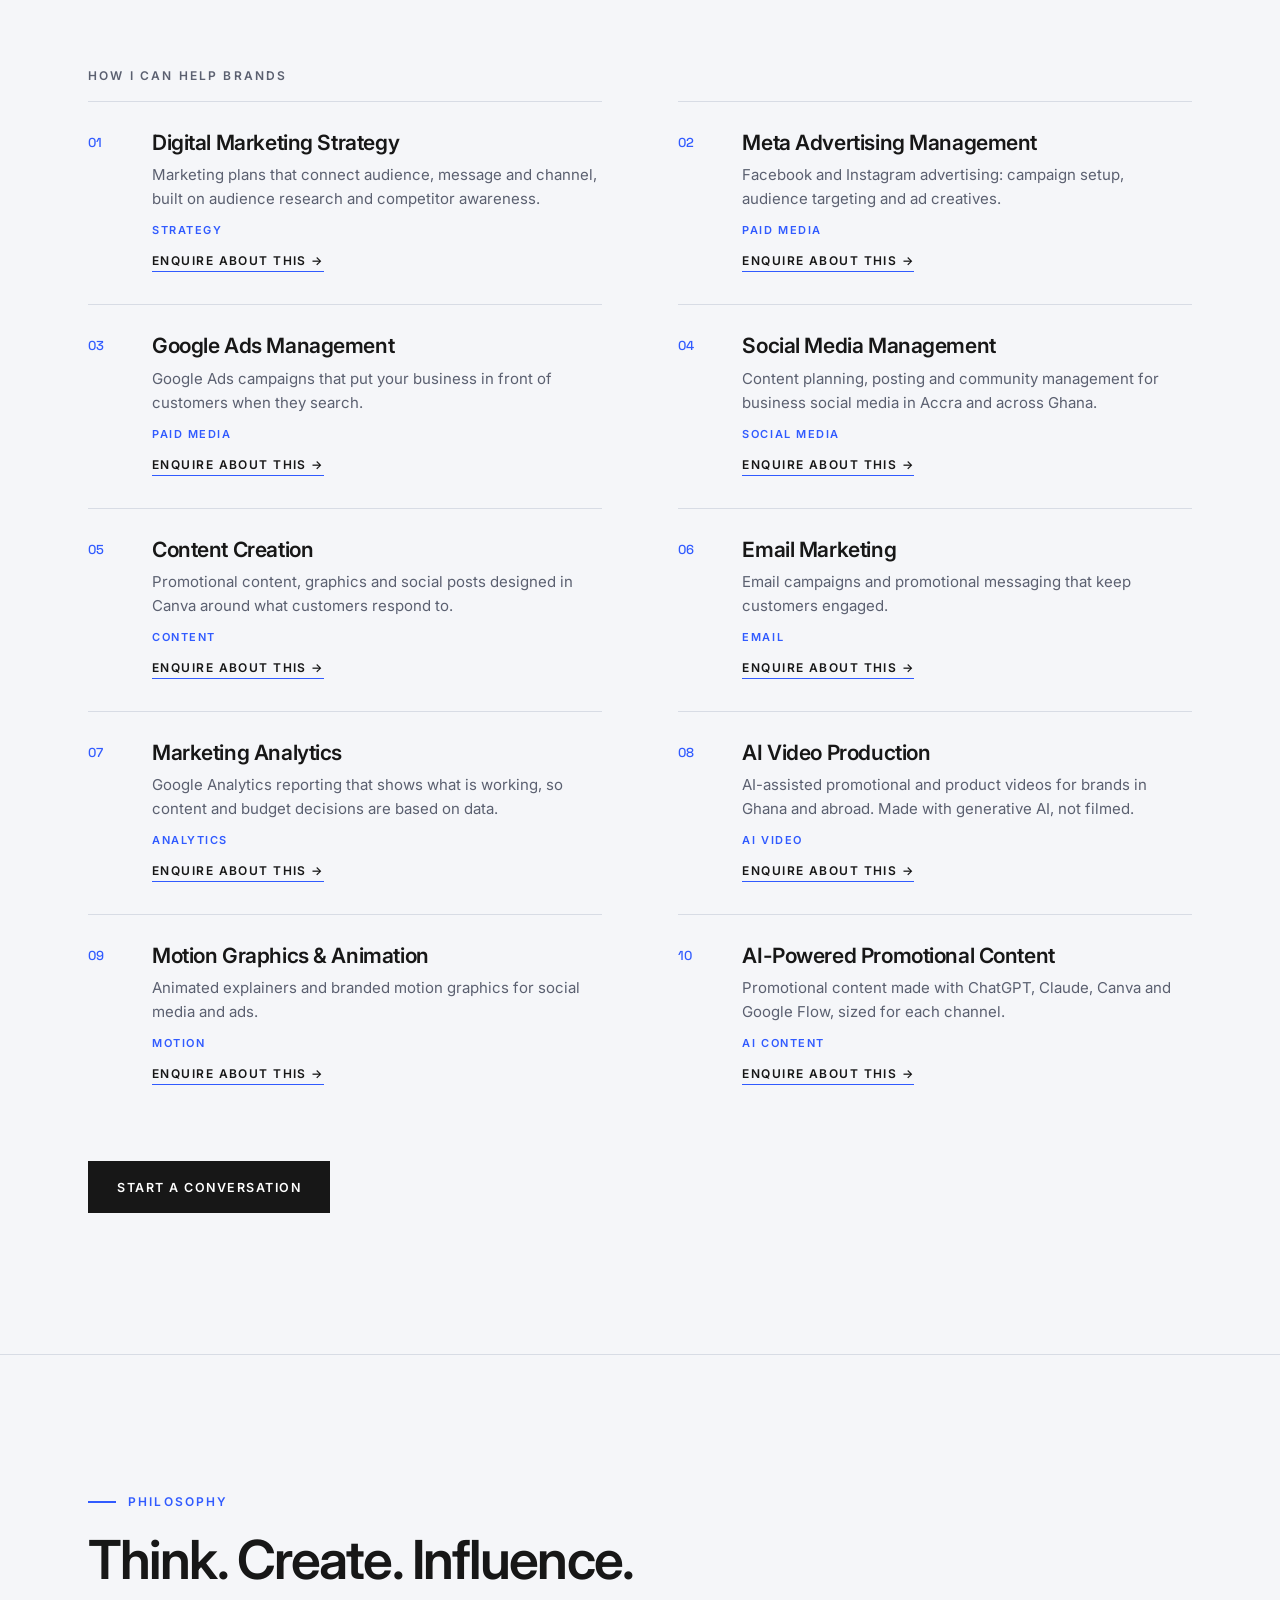
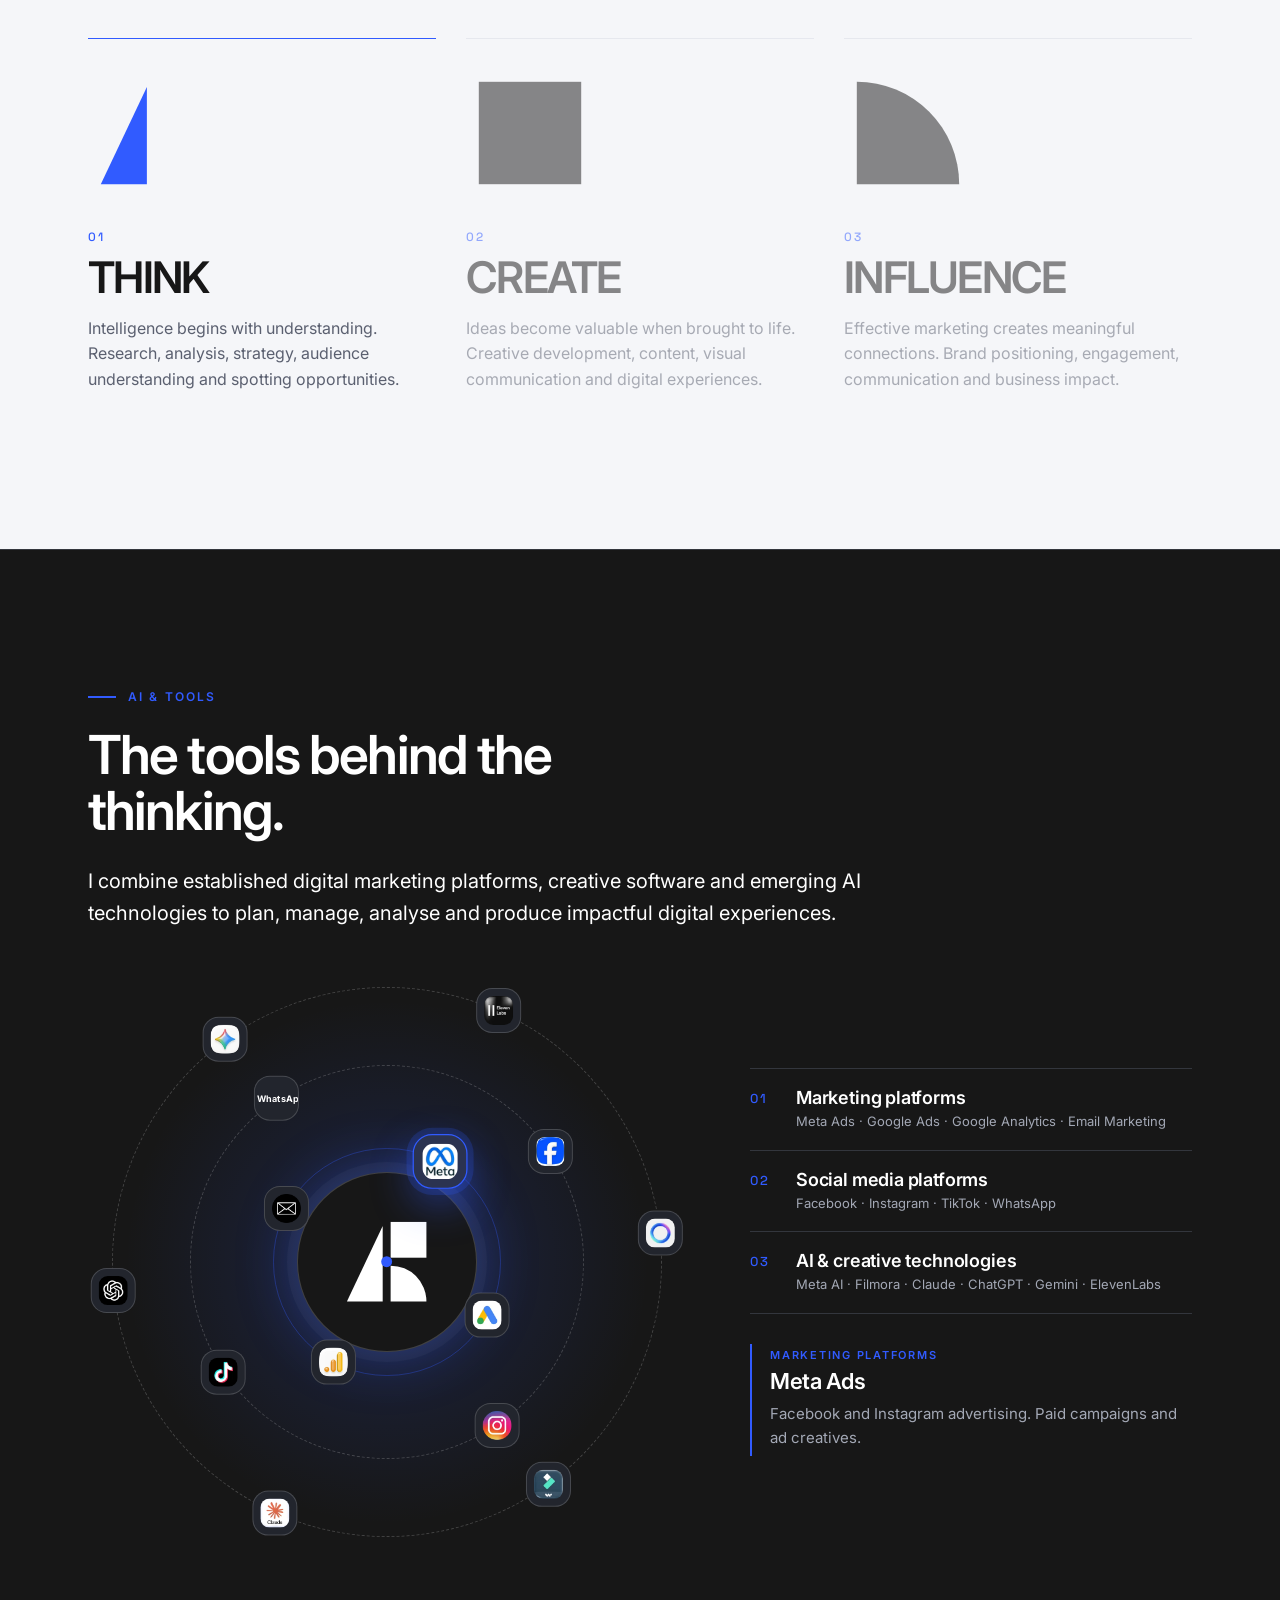
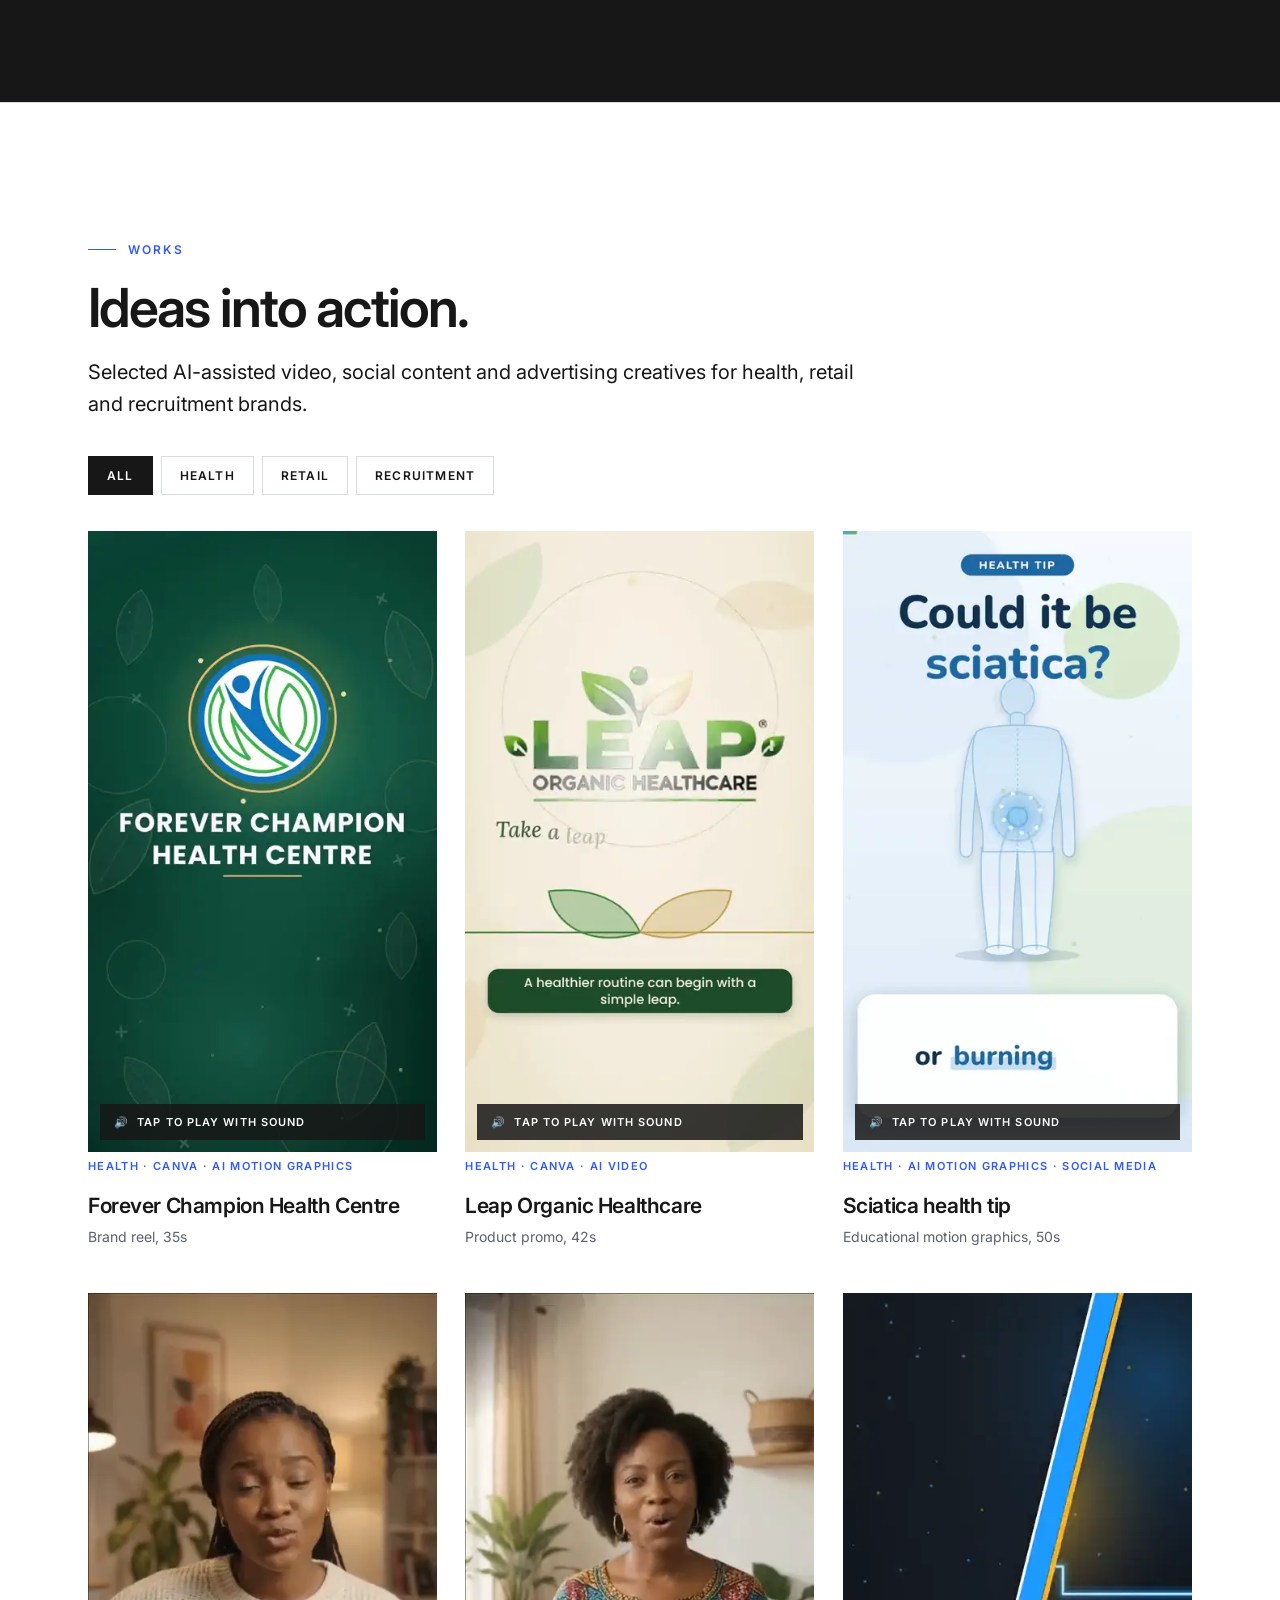
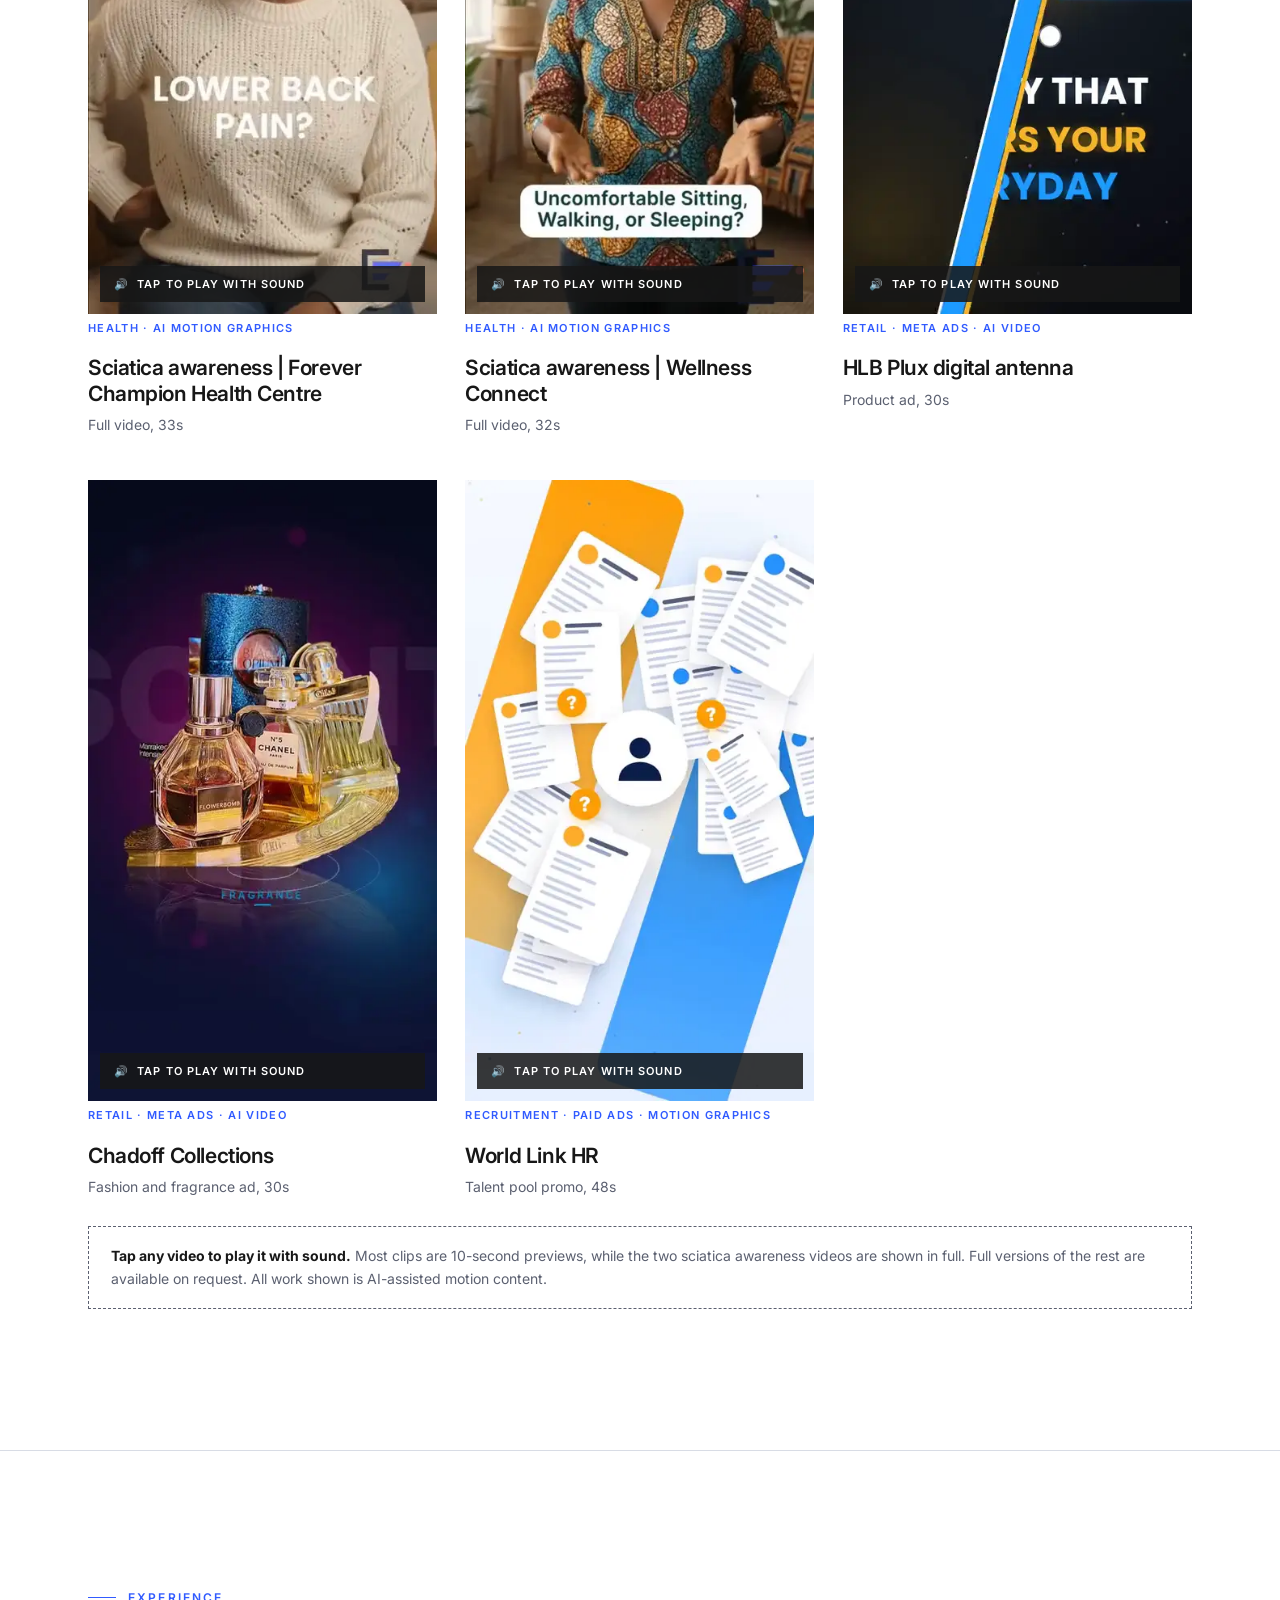
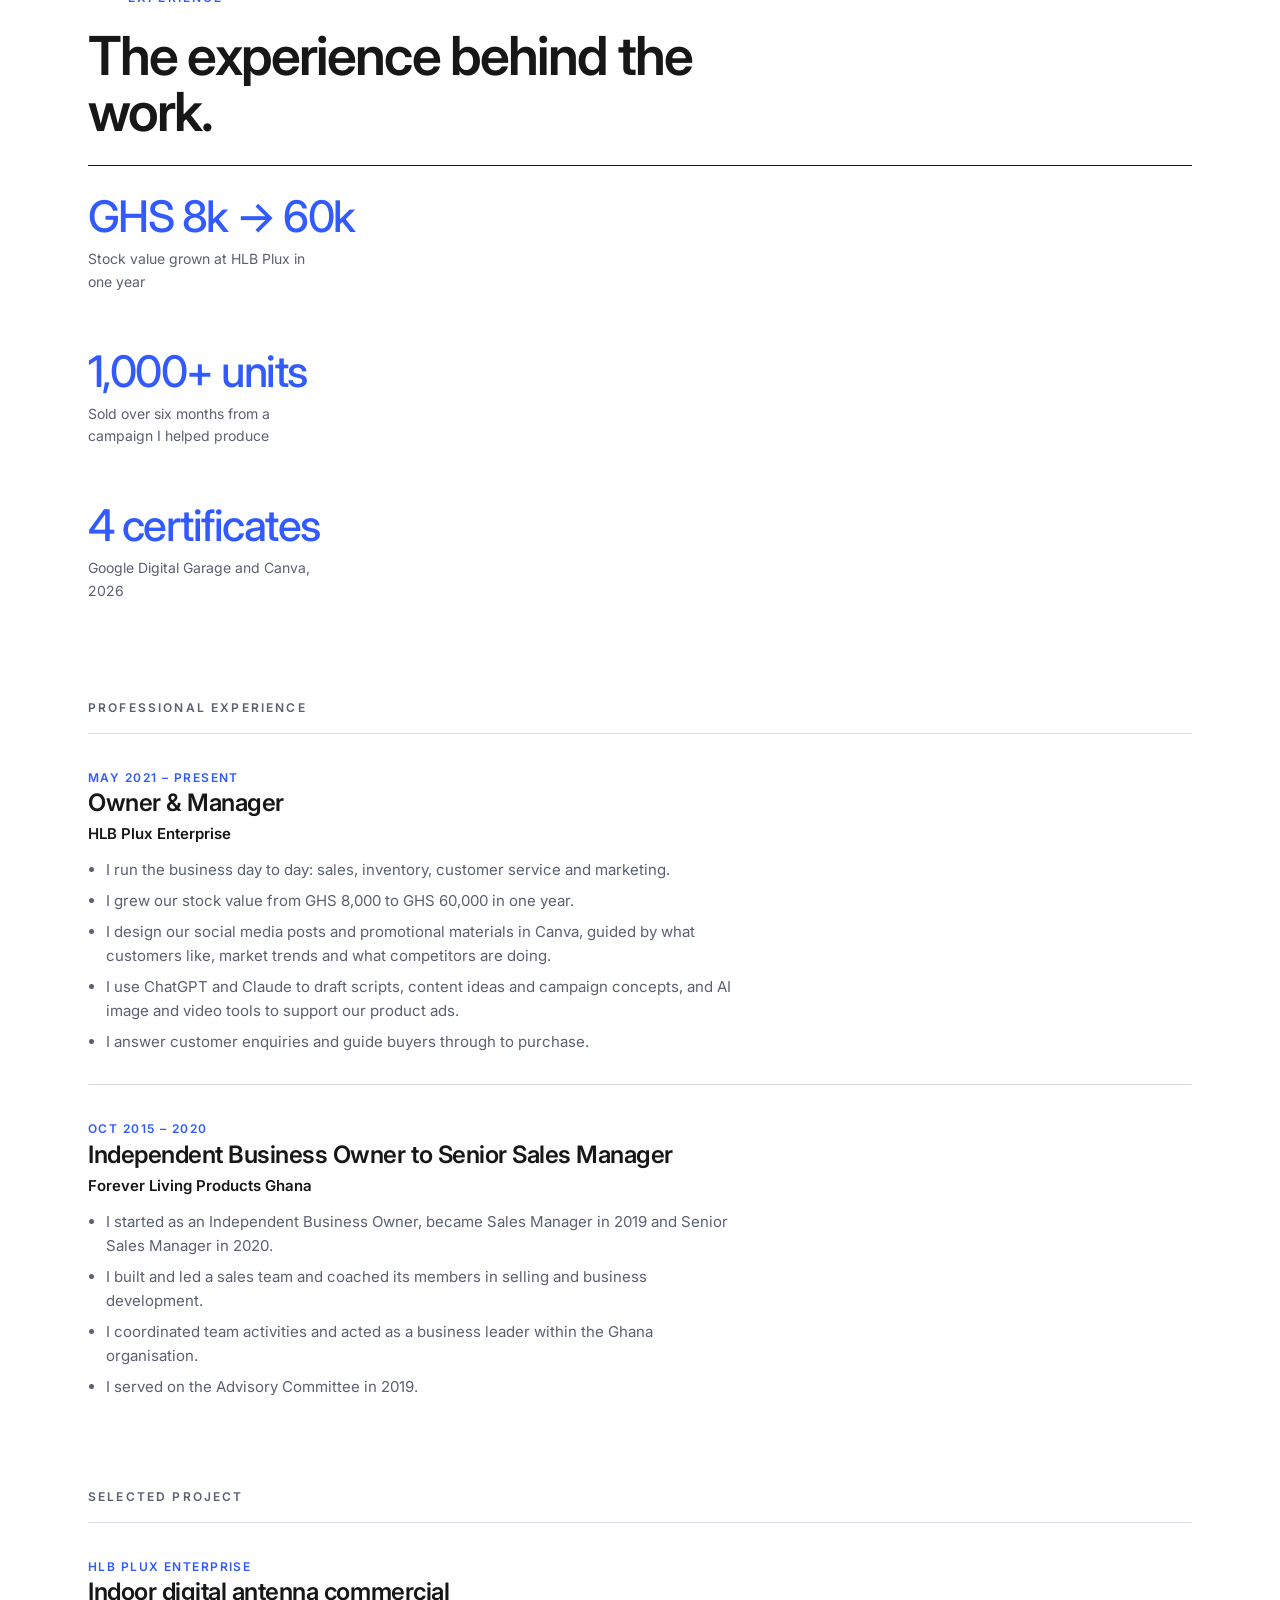
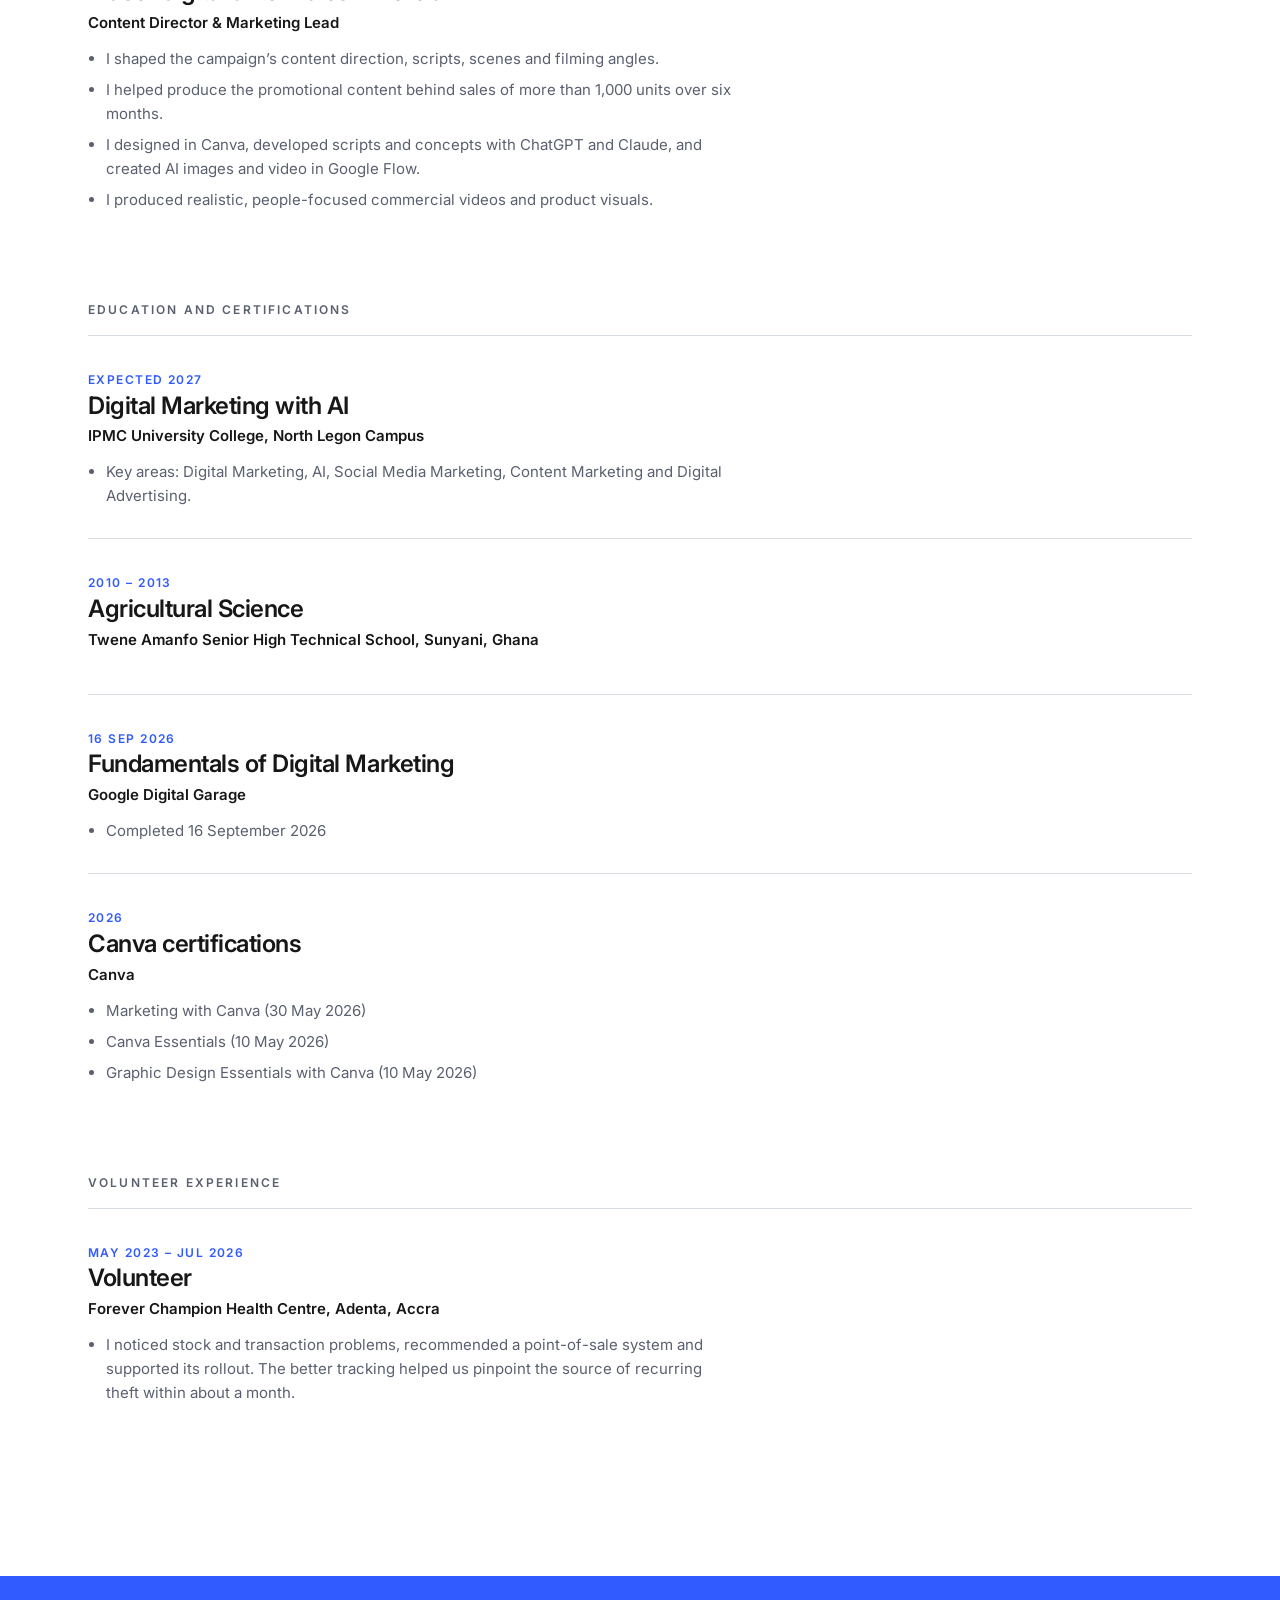
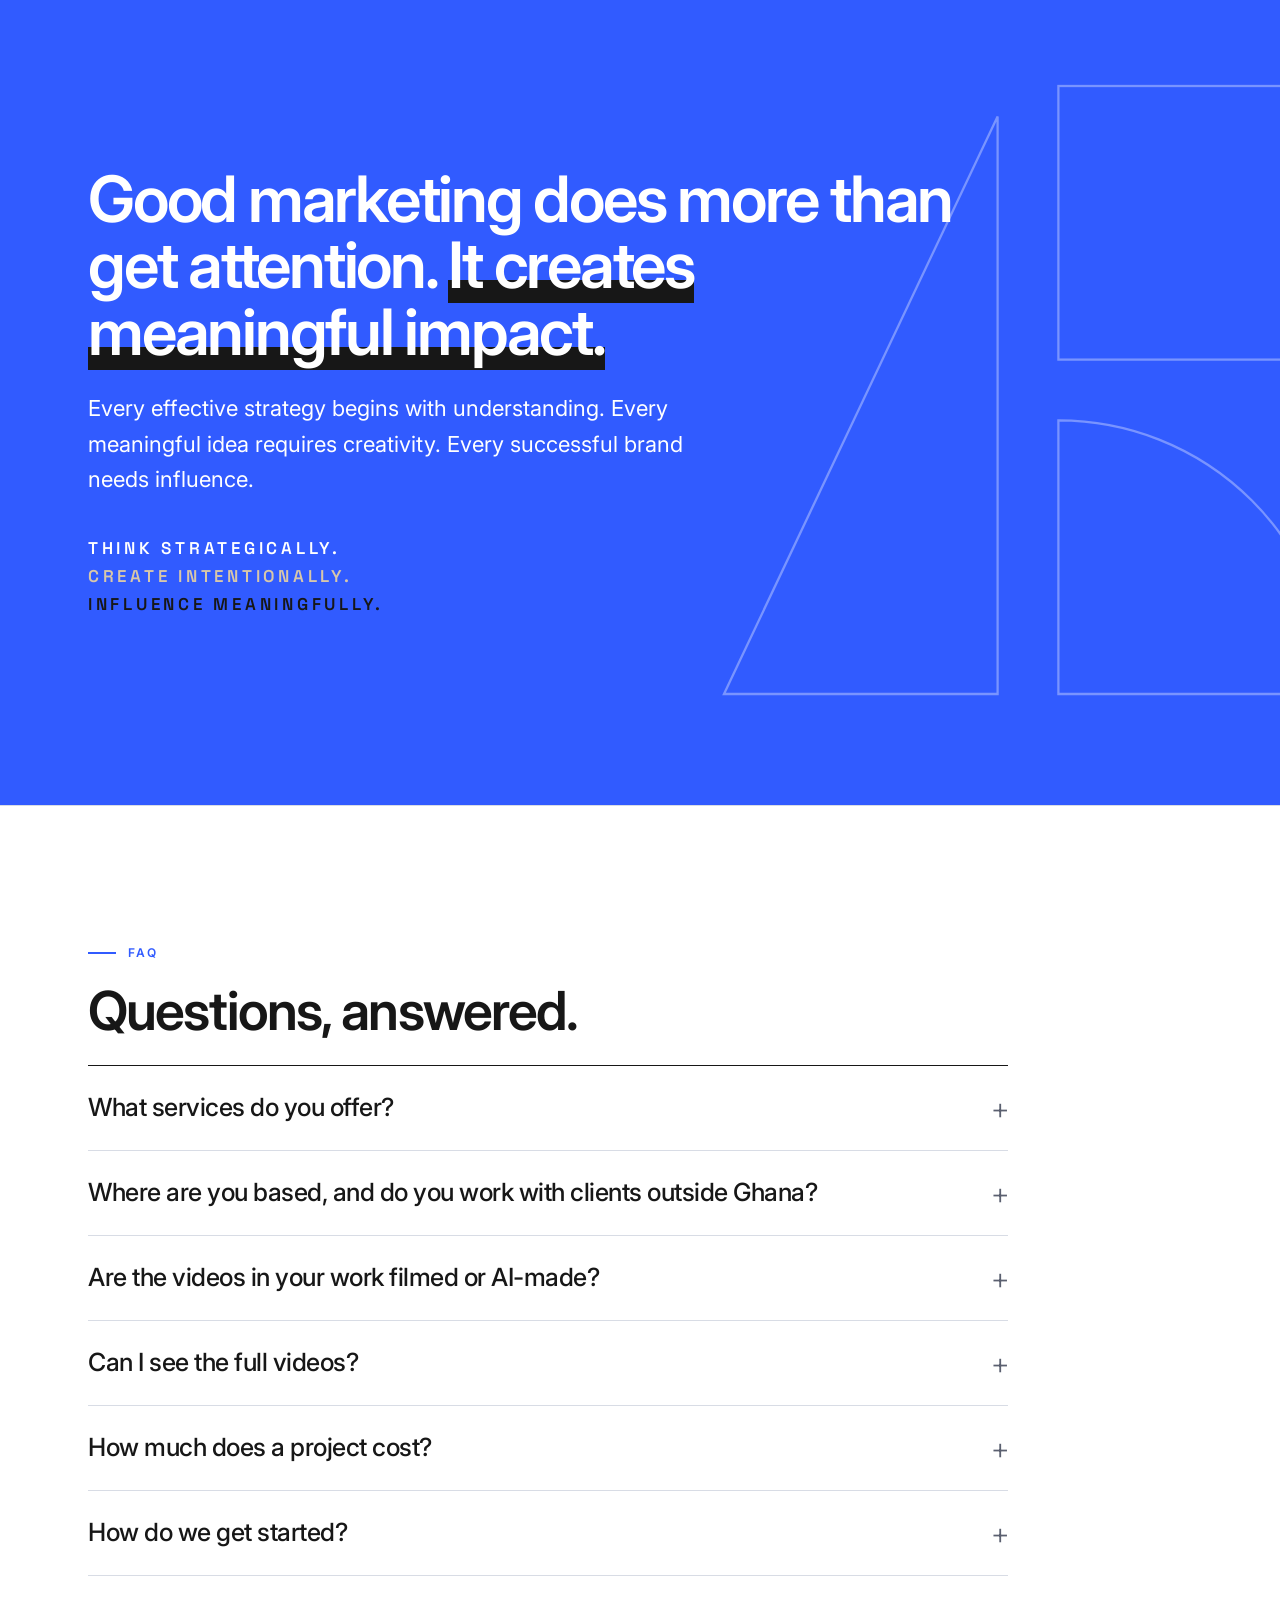
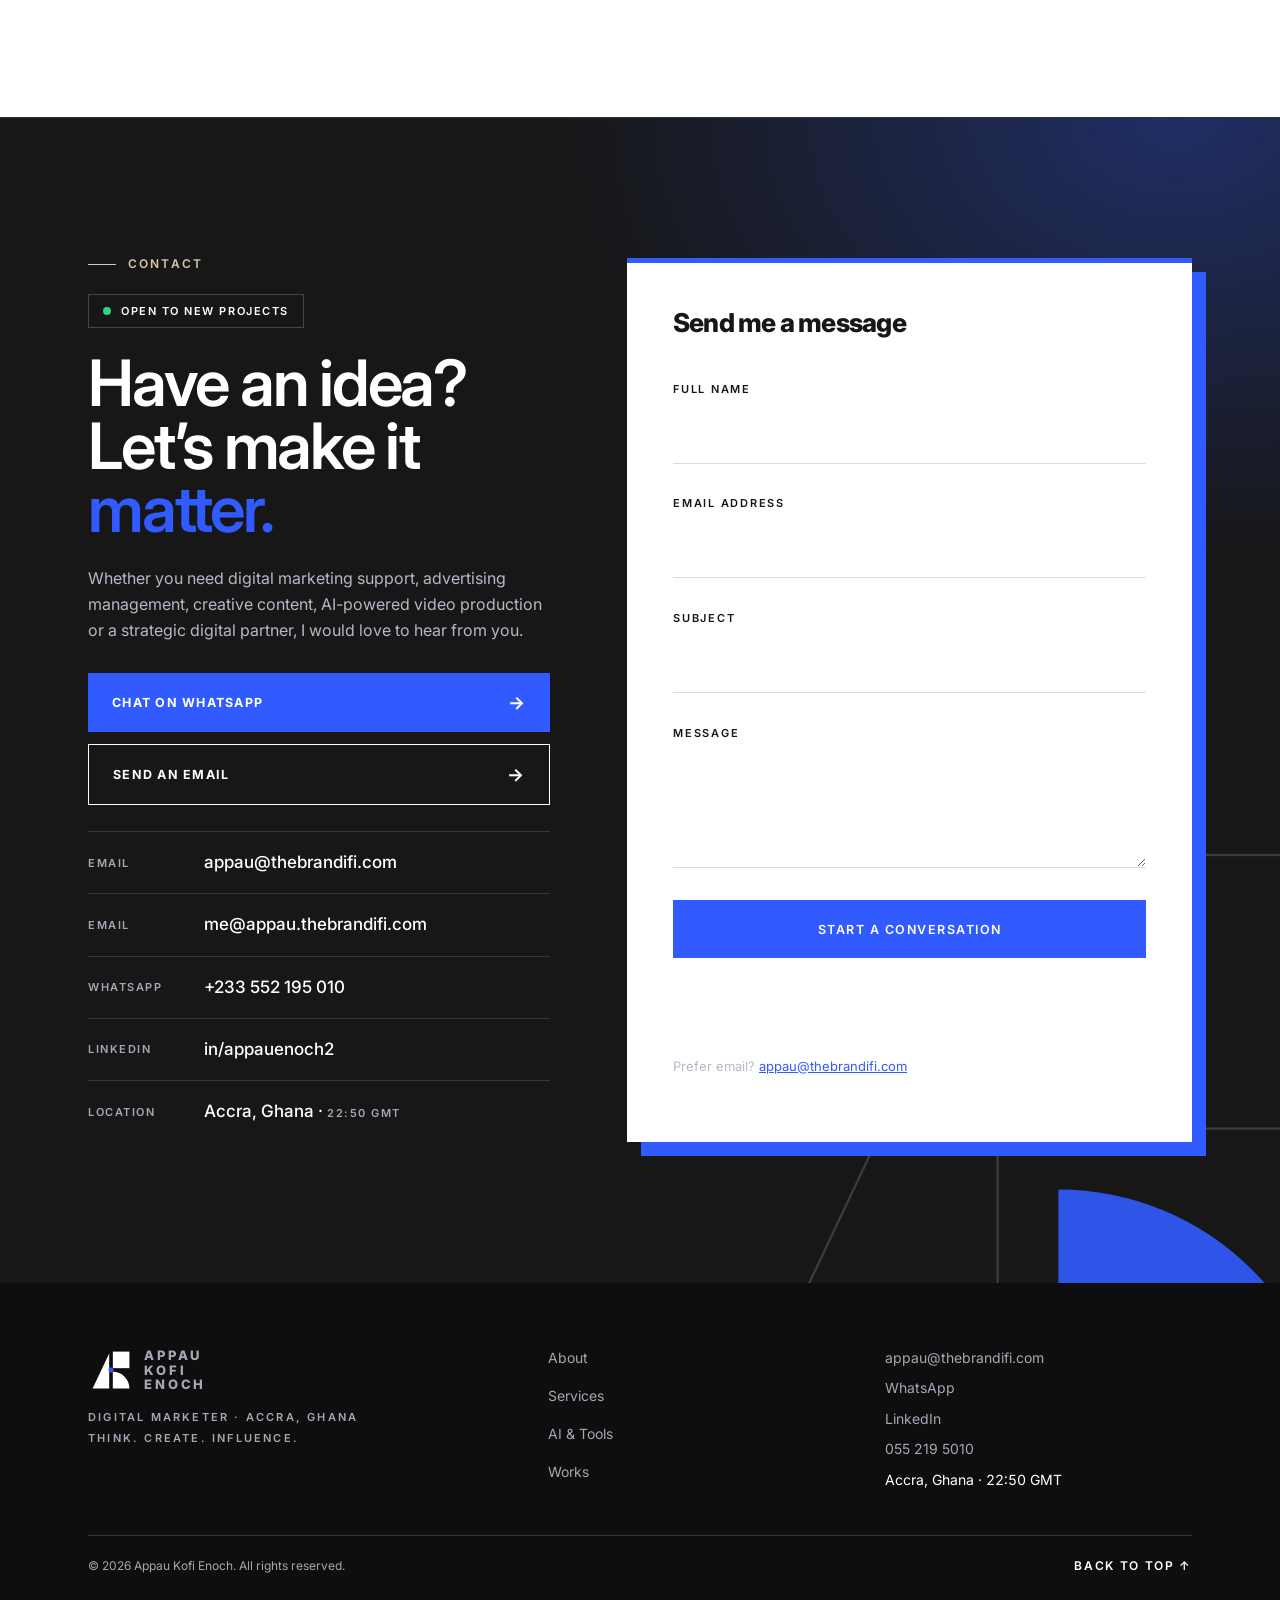
==== commit c4712500: "Update index.html changed to assets/appau_kofi_enoch.png" ====
--- a/index.html
+++ b/index.html
@@ -182,7 +182,7 @@
 <div class="sc" aria-hidden="true"><i></i>SCROLL</div></section>
 <div class="tk" aria-hidden="true"><div class="tt"><span>THINK.</span><span class="o">CREATE.</span><span>INFLUENCE.</span><i>◢</i><span>THINK.</span><span class="o">CREATE.</span><span>INFLUENCE.</span><i>◢</i><span>THINK.</span><span class="o">CREATE.</span><span>INFLUENCE.</span><i>◢</i><span>THINK.</span><span class="o">CREATE.</span><span>INFLUENCE.</span><i>◢</i><span>THINK.</span><span class="o">CREATE.</span><span>INFLUENCE.</span><i>◢</i><span>THINK.</span><span class="o">CREATE.</span><span>INFLUENCE.</span><i>◢</i><span>THINK.</span><span class="o">CREATE.</span><span>INFLUENCE.</span><i>◢</i><span>THINK.</span><span class="o">CREATE.</span><span>INFLUENCE.</span><i>◢</i></div></div>
 
-<section id="about"><div class="w ab"><div class="pf rv"><img src="assets/appau_kofi_enoch.svg" alt="Appau Kofi Enoch, digital Marketer in Accra, Ghana" loading="lazy" width="671" height="900"></div>
+<section id="about"><div class="w ab"><div class="pf rv"><img src="assets/appau_kofi_enoch.png" alt="Appau Kofi Enoch, digital Marketer in Accra, Ghana" loading="lazy" width="671" height="900"></div>
 <div class="rv"><p class="kick">About</p><h2>The mind behind the strategy.</h2>
 <p class="lead">I turn customer conversations into content that sells.</p>
 <p>I learned selling first. Since 2015 I’ve sold face to face, led teams and built my own business, HLB Plux Enterprise, so I know what makes a customer say yes. Now I bring that into digital marketing: social media content, product promotions and campaigns shaped by what customers ask, what the market is doing and what competitors are up to.</p>
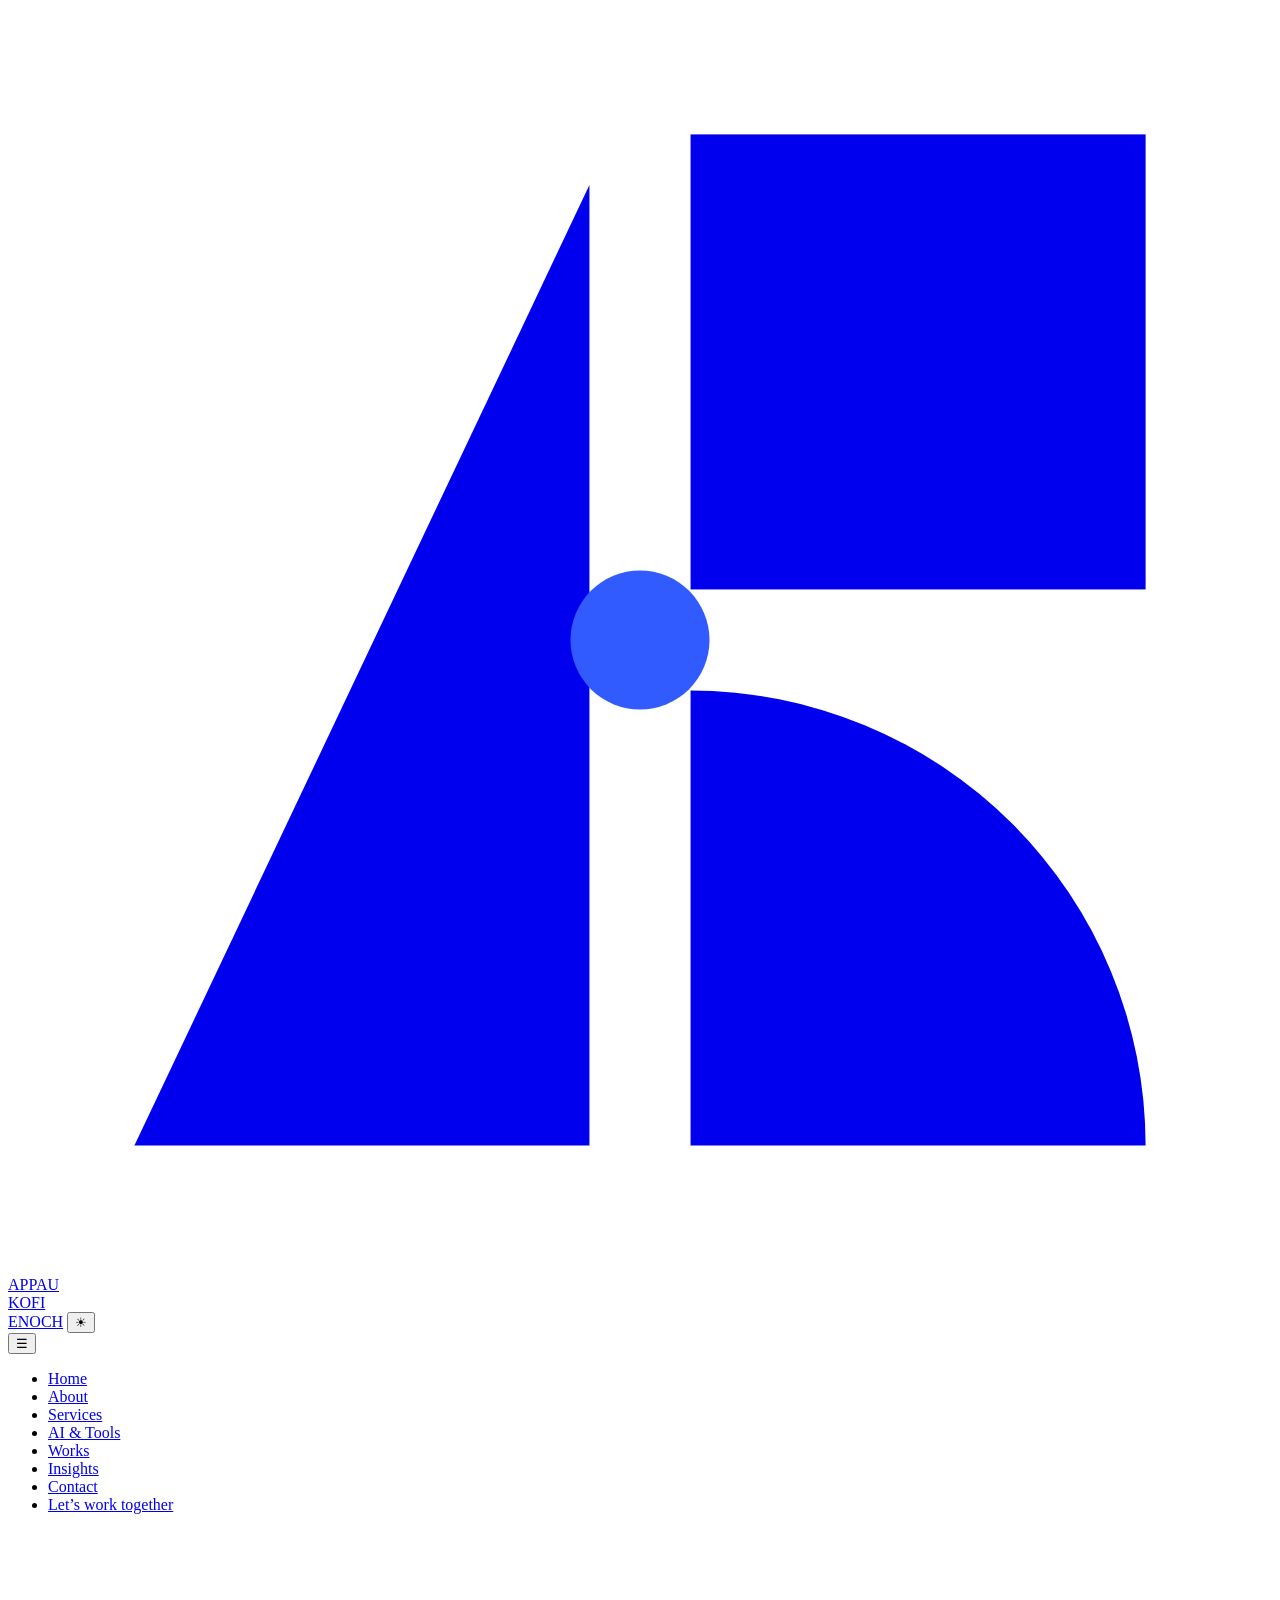
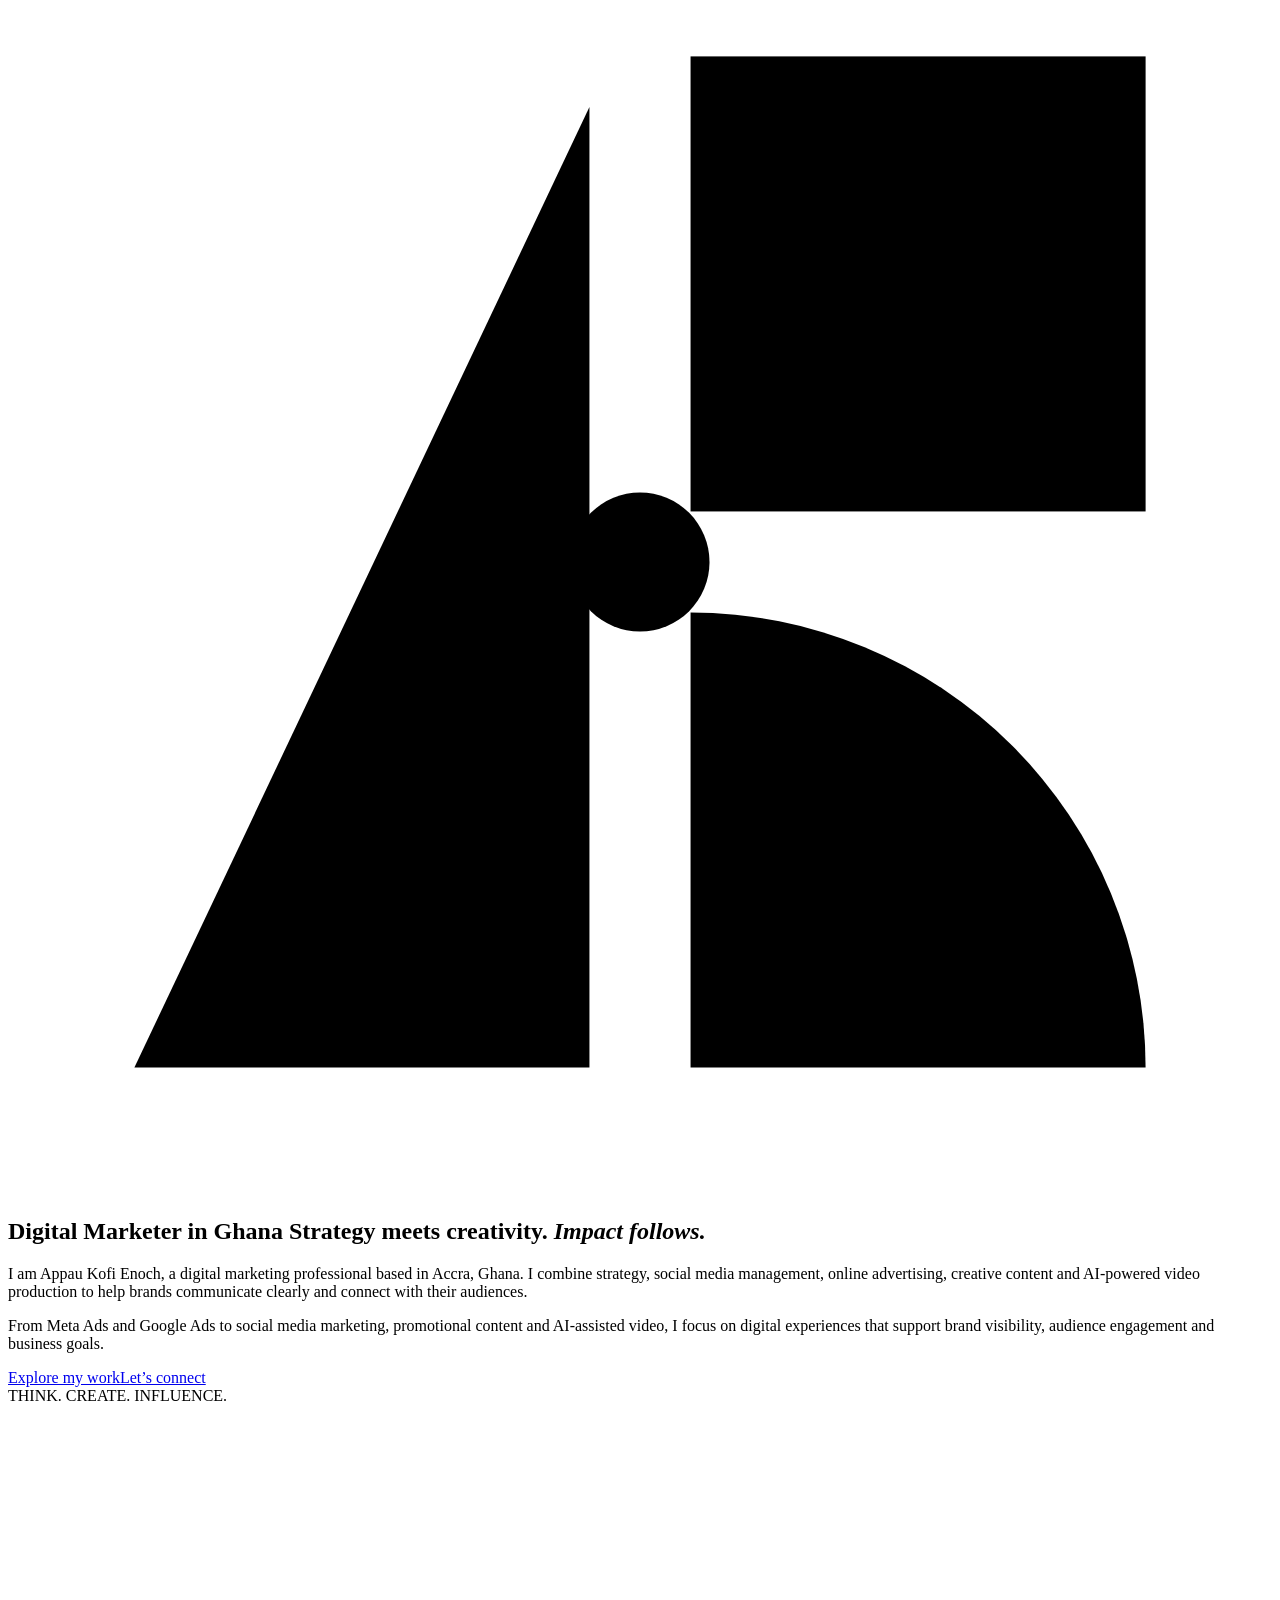
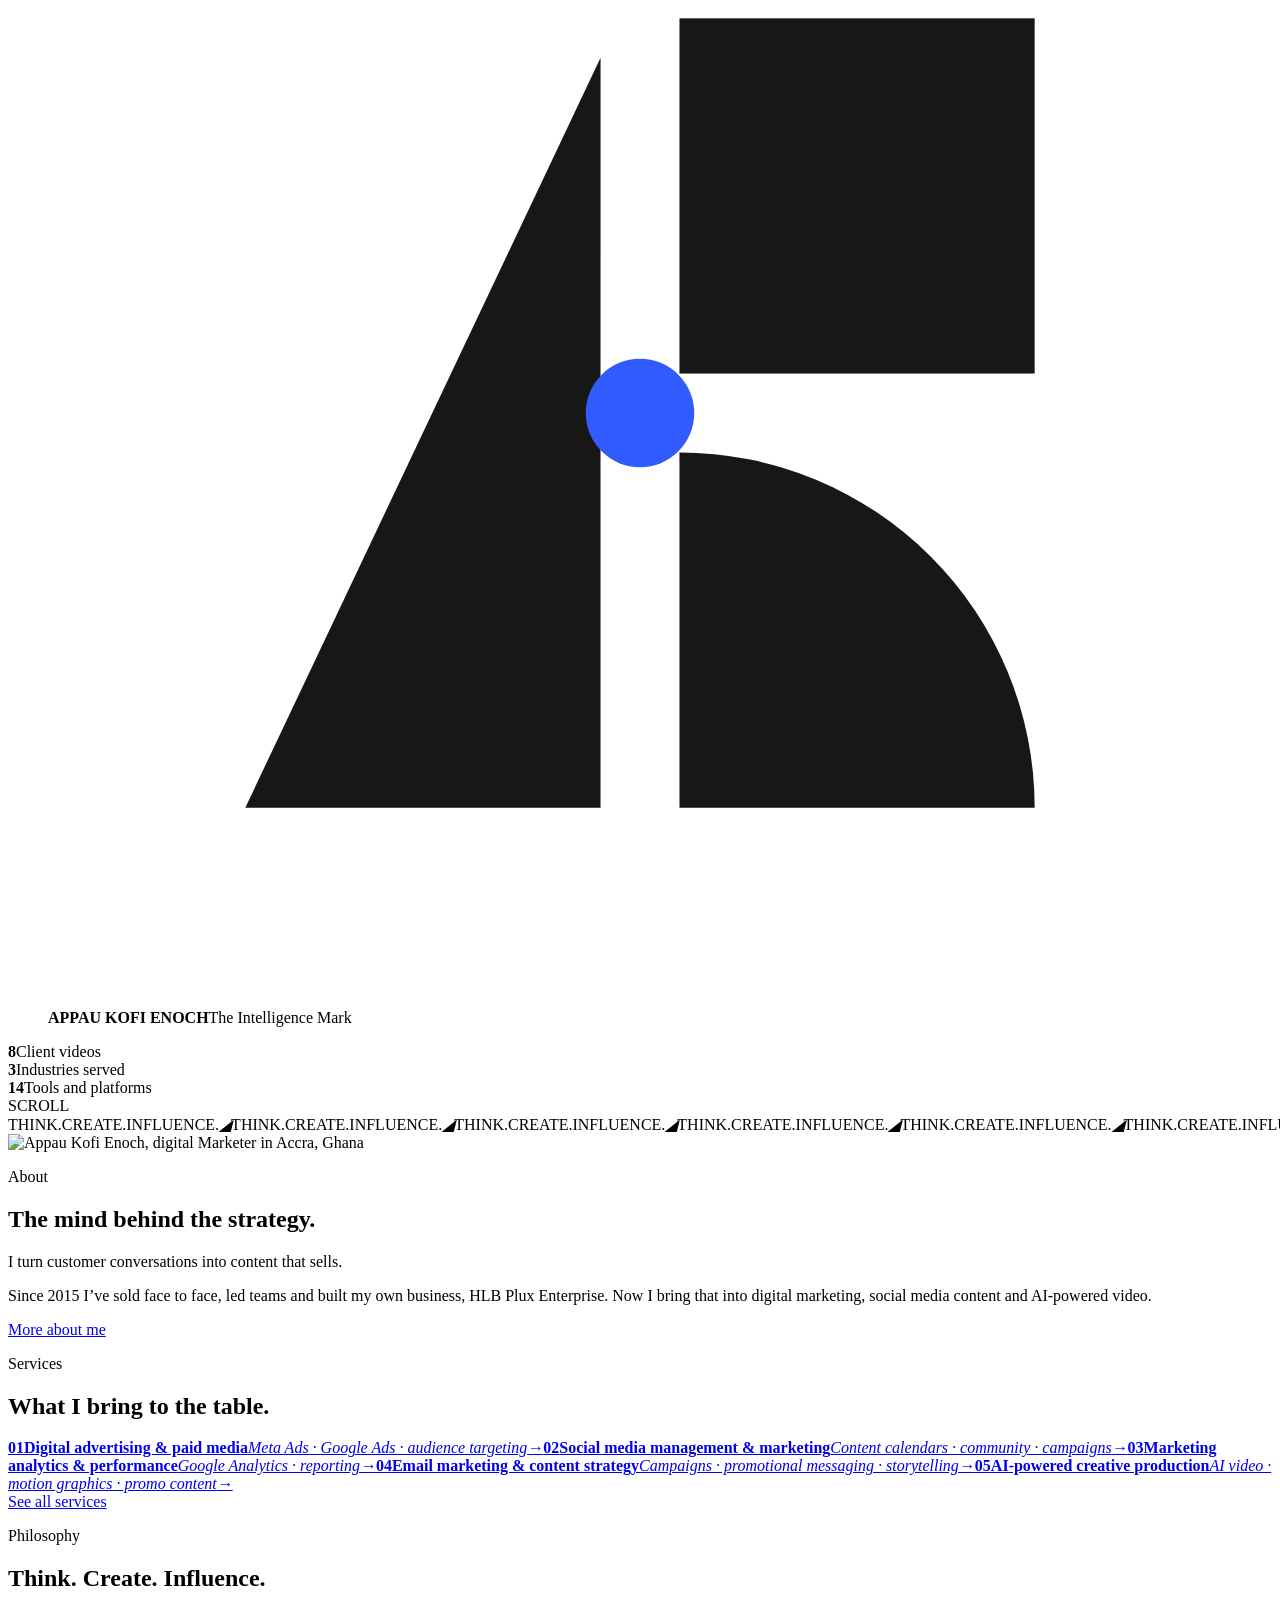
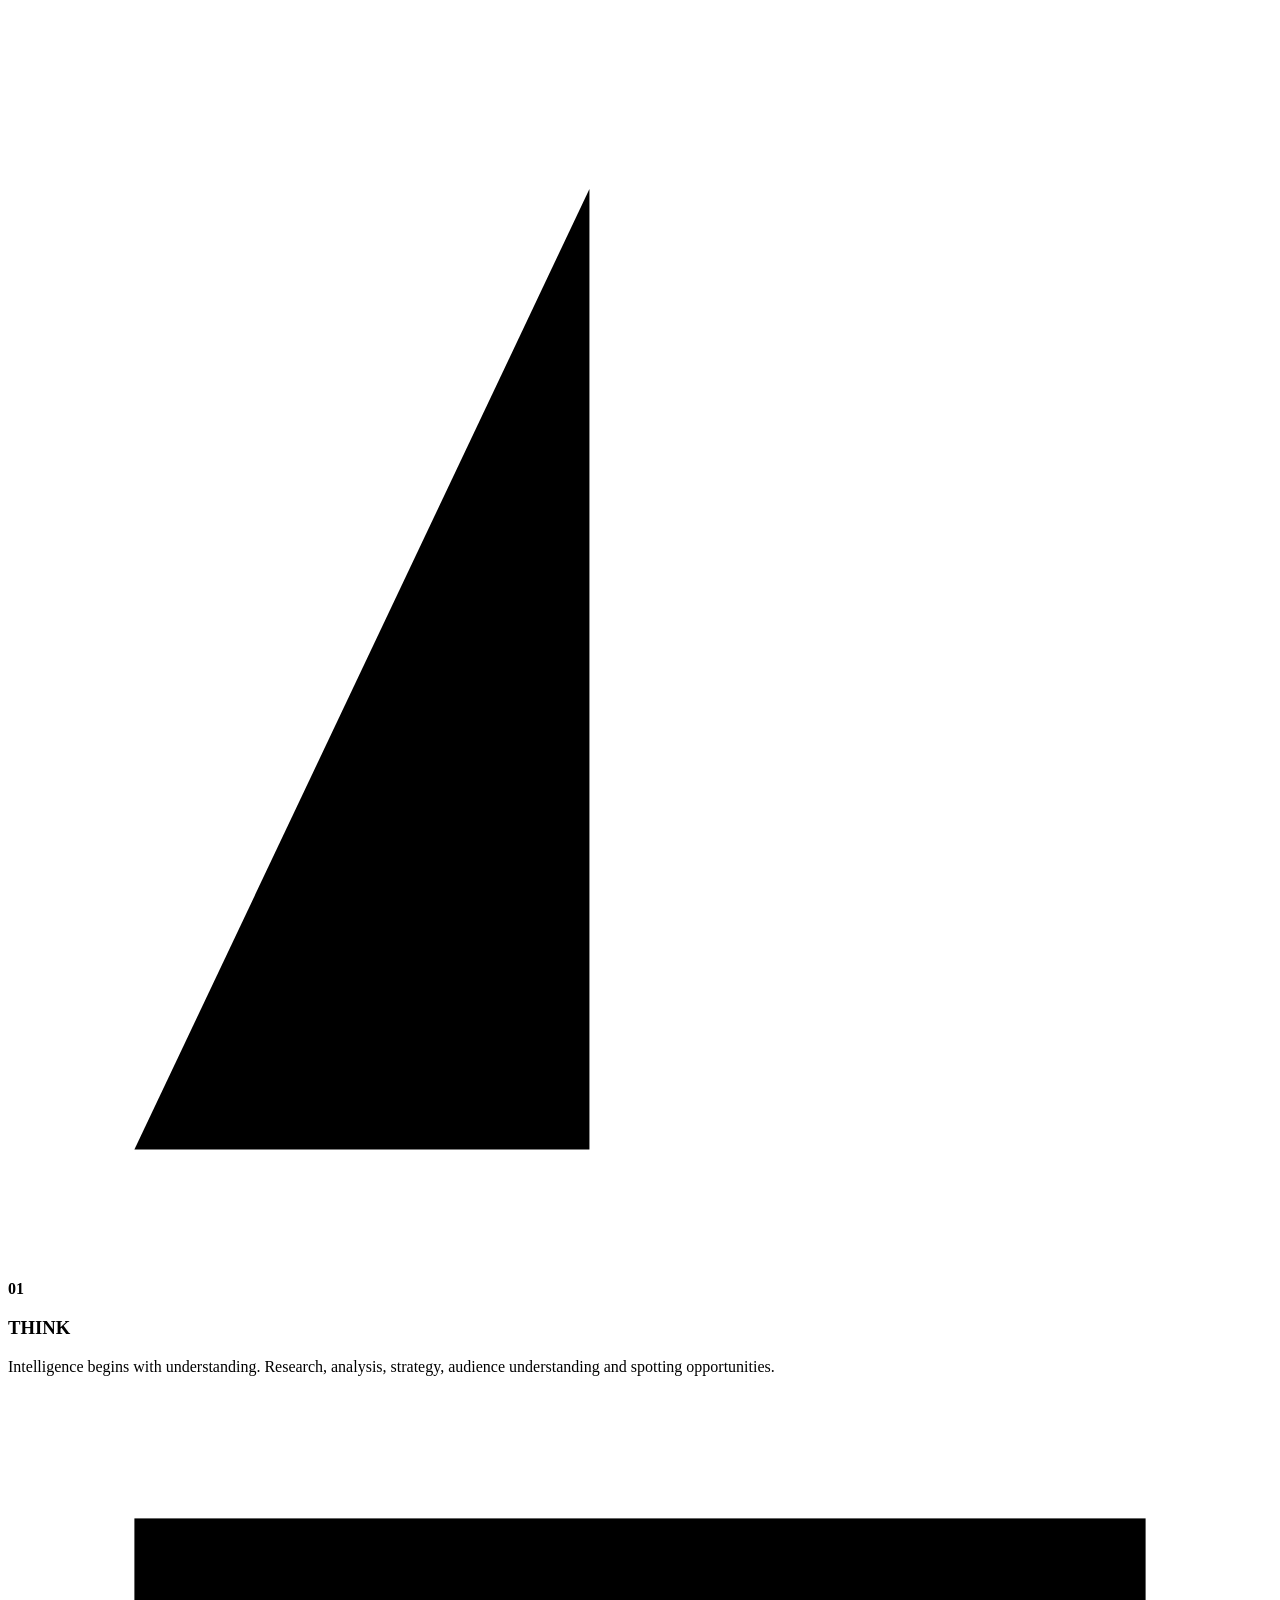
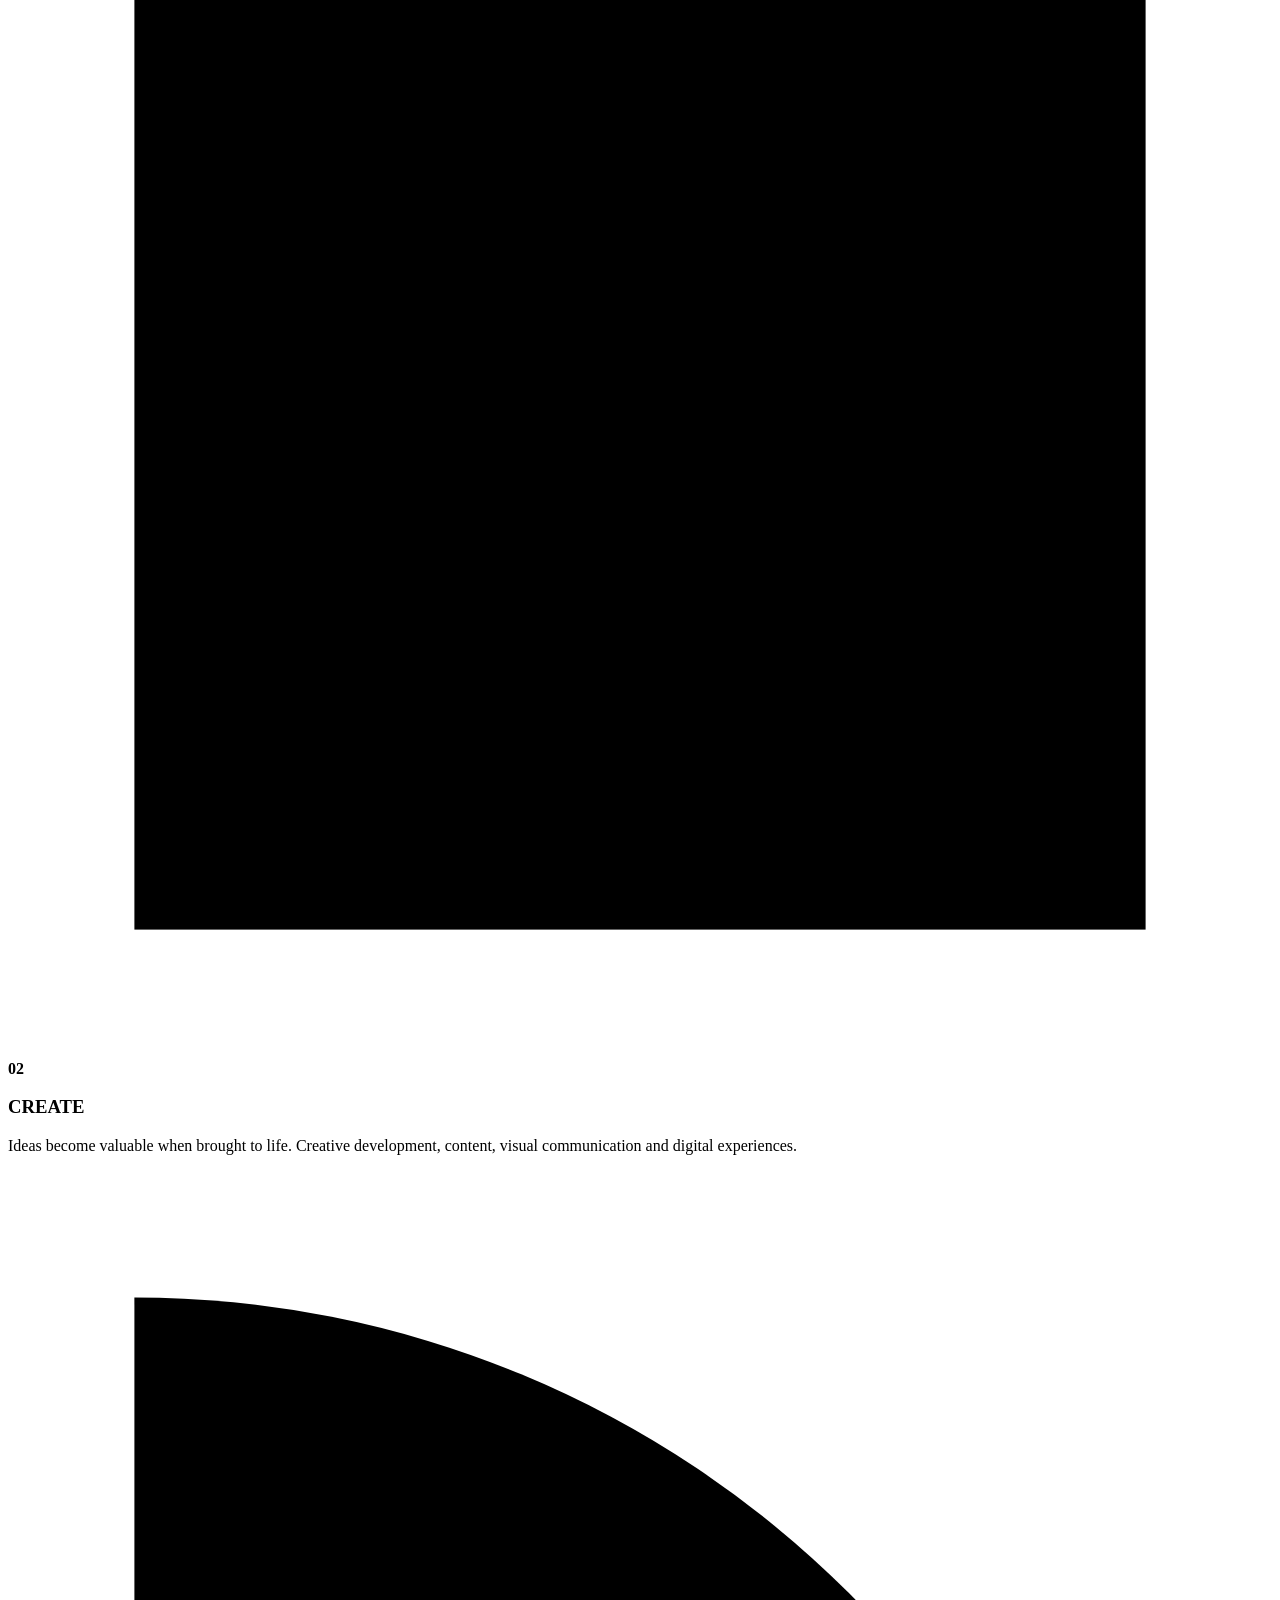
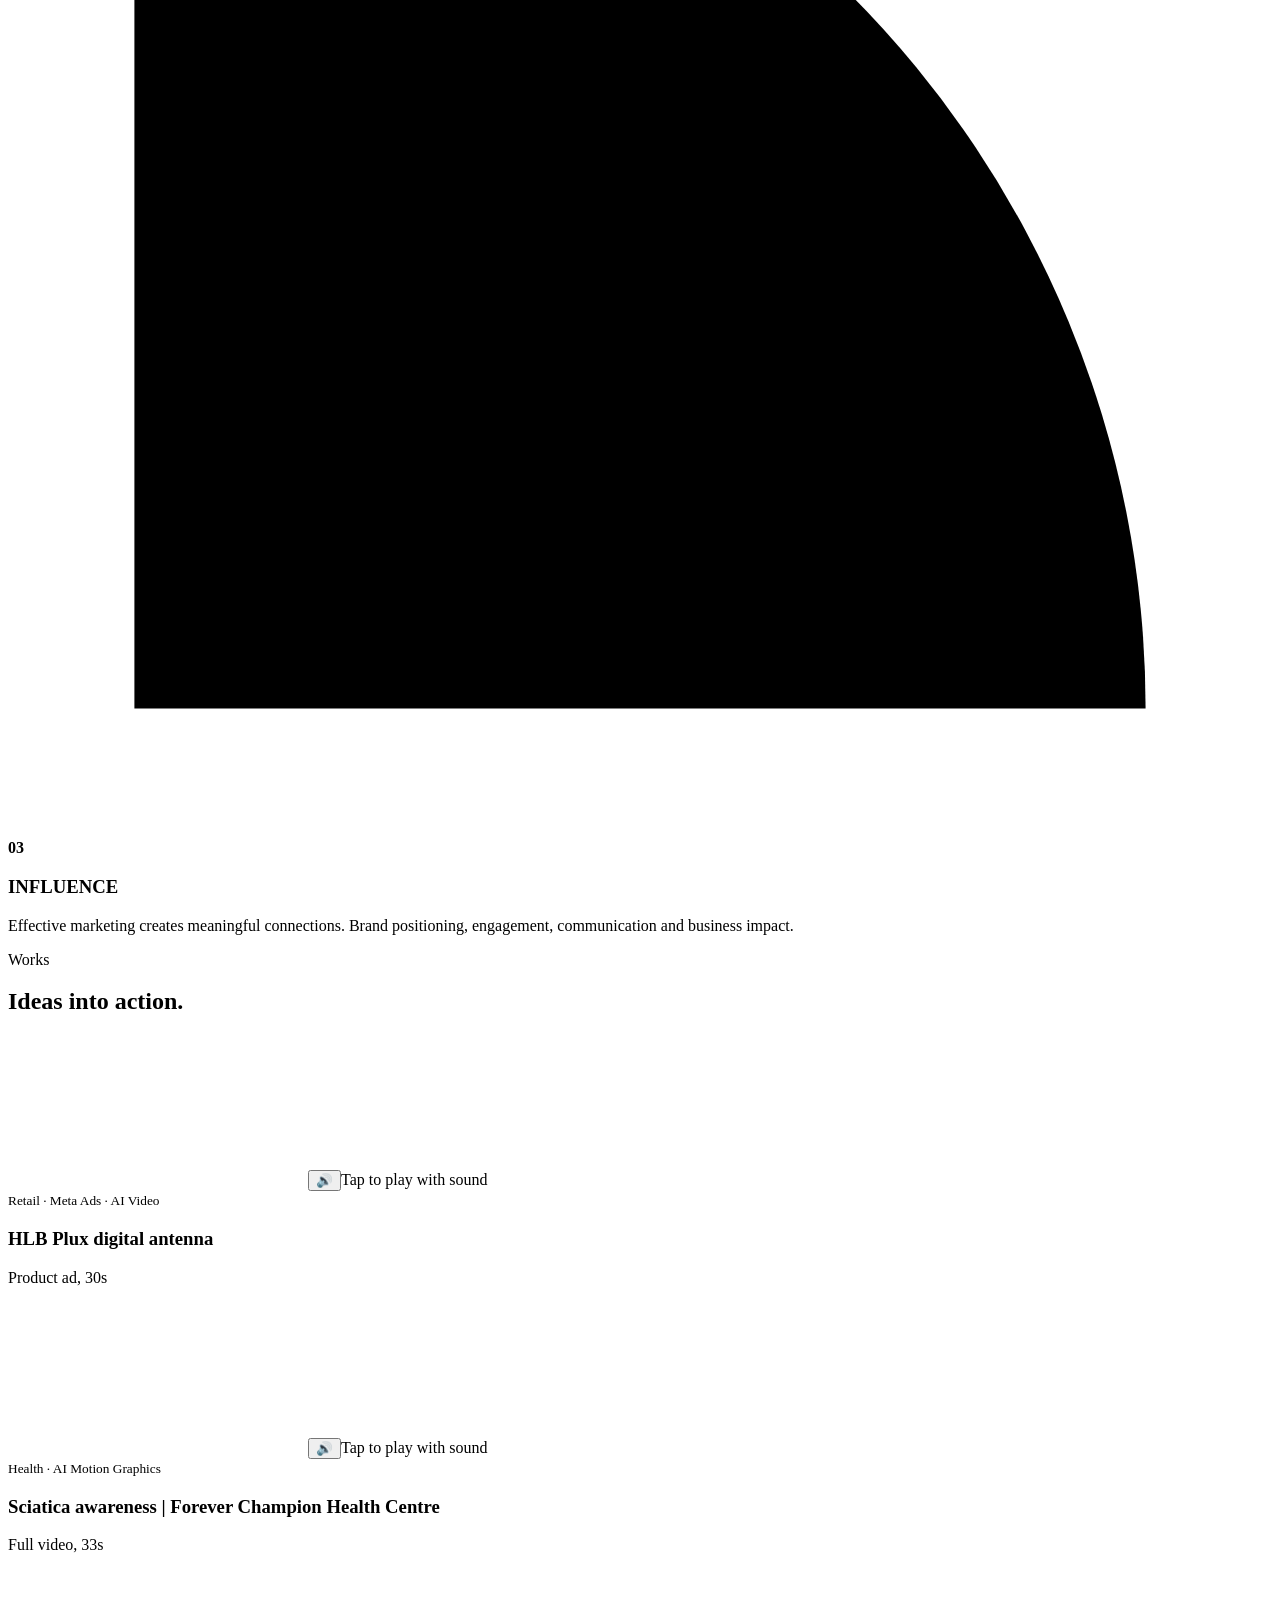
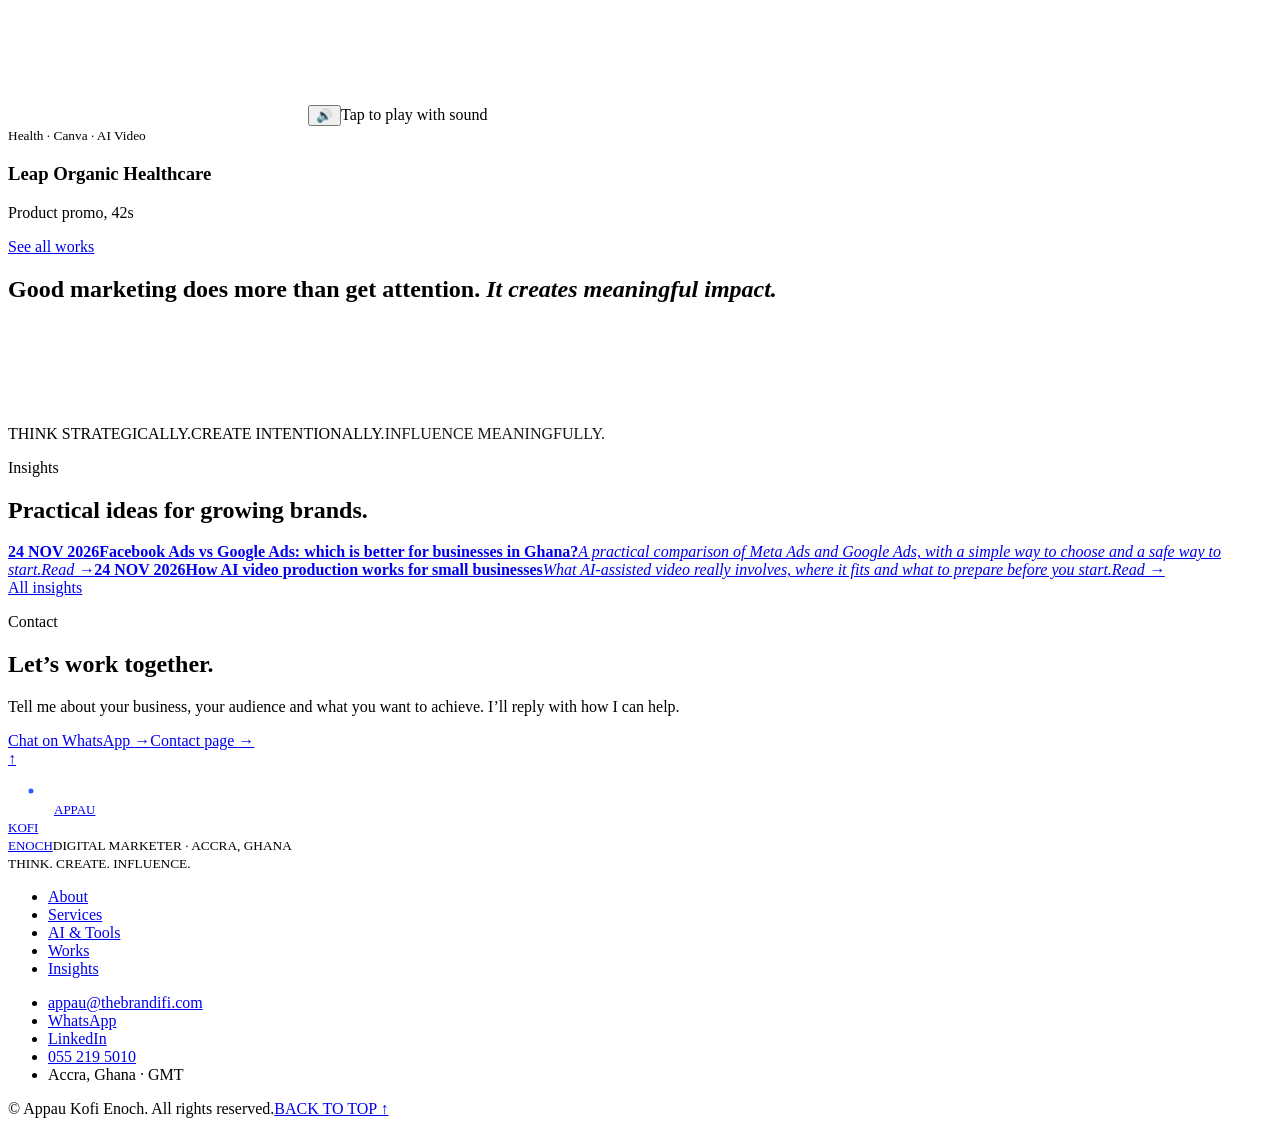
==== commit d7932891: "Add files via upload" ====
--- a/index.html
+++ b/index.html
@@ -1,300 +1,49 @@
 <!DOCTYPE html><html lang="en"><head><meta charset="utf-8"><meta name="viewport" content="width=device-width, initial-scale=1, viewport-fit=cover">
-<title>Appau Kofi Enoch | Digital Marketer in Ghana </title>
+<title>Appau Kofi Enoch | Digital Marketer in Ghana</title>
 <meta name="description" content="Appau Kofi Enoch is a digital Marketer in Accra, Ghana: Meta Ads, Google Ads, social media management, strategy and AI-powered video production.">
 <meta name="robots" content="index,follow,max-image-preview:large,max-snippet:-1,max-video-preview:-1">
 <meta name="author" content="Appau Kofi Enoch"><meta name="theme-color" content="#315BFF">
 <meta property="og:type" content="website"><meta property="og:site_name" content="Appau Kofi Enoch | The Intelligence Mark"><meta property="og:locale" content="en_GH">
-<meta property="og:title" content="Appau Kofi Enoch|Digital Marketer in Ghana "><meta property="og:description" content="Appau Kofi Enoch is a digital Marketer in Accra, Ghana: Meta Ads, Google Ads, social media management, strategy and AI-powered video production.">
-<meta name="twitter:card" content="summary"><meta name="twitter:title" content="Appau Kofi Enoch|Digital Marketer in Ghana "><meta name="twitter:description" content="Appau Kofi Enoch is a digital Marketer in Accra, Ghana: Meta Ads, Google Ads, social media management, strategy and AI-powered video production.">
-<!--DOMAIN-BLOCK
-<link rel="canonical" href="https://YOUR-DOMAIN/">
-<meta property="og:url" content="https://YOUR-DOMAIN/">
-<meta property="og:image" content="https://YOUR-DOMAIN/og-image.png"><meta property="og:image:width" content="1200"><meta property="og:image:height" content="630"><meta property="og:image:alt" content="Appau Kofi Enoch, Digital Marketer in Ghana">
-<meta name="twitter:image" content="https://YOUR-DOMAIN/og-image.png">
-DOMAIN-BLOCK-->
+<meta property="og:title" content="Appau Kofi Enoch | Digital Marketer in Ghana"><meta property="og:description" content="Appau Kofi Enoch is a digital Marketer in Accra, Ghana: Meta Ads, Google Ads, social media management, strategy and AI-powered video production.">
+<meta name="twitter:card" content="summary_large_image"><meta name="twitter:title" content="Appau Kofi Enoch | Digital Marketer in Ghana"><meta name="twitter:description" content="Appau Kofi Enoch is a digital Marketer in Accra, Ghana: Meta Ads, Google Ads, social media management, strategy and AI-powered video production.">
+
+<link rel="canonical" href="https://appau.thebrandifi.com/">
+<link rel="alternate" hreflang="en-gh" href="https://appau.thebrandifi.com/"><link rel="alternate" hreflang="x-default" href="https://appau.thebrandifi.com/">
+<meta property="og:url" content="https://appau.thebrandifi.com/">
+<meta property="og:image" content="https://appau.thebrandifi.com/og-image.png"><meta property="og:image:width" content="1200"><meta property="og:image:height" content="630"><meta property="og:image:alt" content="Appau Kofi Enoch, Digital Marketer in Ghana">
+<meta name="twitter:image" content="https://appau.thebrandifi.com/og-image.png">
+
 <link rel="icon" type="image/svg+xml" href="favicon/favicon.svg">
 <link rel="icon" type="image/png" sizes="32x32" href="favicon/favicon-32.png">
 <link rel="apple-touch-icon" sizes="180x180" href="favicon/apple-touch-icon.png">
 <link rel="manifest" href="site.webmanifest">
 <noscript><style>.rv{opacity:1!important;transform:none!important}</style></noscript>
 <link rel="preconnect" href="https://fonts.googleapis.com"><link rel="preconnect" href="https://fonts.gstatic.com" crossorigin>
-<link href="https://fonts.googleapis.com/css2?family=Inter:wght@400;500;600;900&family=Space+Grotesk:wght@500;700&display=swap" rel="stylesheet">
-<script type="application/ld+json">{"@context": "https://schema.org", "@graph": [{"@type": "ProfilePage", "@id": "#profile", "name": "Appau Kofi Enoch | Digital Marketer in Ghana", "description": "Appau Kofi Enoch is a digital Marketer in Accra, Ghana: Meta Ads, Google Ads, social media management, strategy and AI-powered video production.", "inLanguage": "en-GH", "mainEntity": {"@id": "#person"}}, {"@type": "Person", "@id": "#person", "name": "Appau Kofi Enoch", "alternateName": "Enoch Kofi Appau", "jobTitle": "Digital Marketer", "description": "Digital marketing professional based in Accra, Ghana, working across Meta Ads, Google Ads, social media management, content creation, marketing analytics and AI-powered video production.", "telephone": "+233552195010", "email": "appau@thebrandifi.com", "address": {"@type": "PostalAddress", "addressLocality": "Accra", "addressCountry": "GH"}, "worksFor": {"@type": "Organization", "name": "HLB Plux Enterprise"}, "alumniOf": {"@type": "CollegeOrUniversity", "name": "IPMC University College"}, "sameAs": ["https://www.linkedin.com/in/appauenoch2", "https://wealthyenoch.my.canva.site/"], "knowsAbout": ["Digital marketing", "Social media marketing", "Meta Ads", "Google Ads", "Google Analytics", "Content creation", "Email marketing", "AI video production", "Motion graphics"]}, {"@type": "Service", "name": "Digital Marketing Strategy", "description": "Marketing plans that connect audience, message and channel, built on audience research and competitor awareness.", "serviceType": "Strategy", "provider": {"@id": "#person"}, "areaServed": [{"@type": "Country", "name": "Ghana"}, {"@type": "Place", "name": "Worldwide (remote services)"}]}, {"@type": "Service", "name": "Meta Advertising Management", "description": "Facebook and Instagram advertising: campaign setup, audience targeting and ad creatives.", "serviceType": "Paid media", "provider": {"@id": "#person"}, "areaServed": [{"@type": "Country", "name": "Ghana"}, {"@type": "Place", "name": "Worldwide (remote services)"}]}, {"@type": "Service", "name": "Google Ads Management", "description": "Google Ads campaigns that put your business in front of customers when they search.", "serviceType": "Paid media", "provider": {"@id": "#person"}, "areaServed": [{"@type": "Country", "name": "Ghana"}, {"@type": "Place", "name": "Worldwide (remote services)"}]}, {"@type": "Service", "name": "Social Media Management", "description": "Content planning, posting and community management for business social media in Accra and across Ghana.", "serviceType": "Social media", "provider": {"@id": "#person"}, "areaServed": [{"@type": "Country", "name": "Ghana"}, {"@type": "Place", "name": "Worldwide (remote services)"}]}, {"@type": "Service", "name": "Content Creation", "description": "Promotional content, graphics and social posts designed in Canva around what customers respond to.", "serviceType": "Content", "provider": {"@id": "#person"}, "areaServed": [{"@type": "Country", "name": "Ghana"}, {"@type": "Place", "name": "Worldwide (remote services)"}]}, {"@type": "Service", "name": "Email Marketing", "description": "Email campaigns and promotional messaging that keep customers engaged.", "serviceType": "Email", "provider": {"@id": "#person"}, "areaServed": [{"@type": "Country", "name": "Ghana"}, {"@type": "Place", "name": "Worldwide (remote services)"}]}, {"@type": "Service", "name": "Marketing Analytics", "description": "Google Analytics reporting that shows what is working, so content and budget decisions are based on data.", "serviceType": "Analytics", "provider": {"@id": "#person"}, "areaServed": [{"@type": "Country", "name": "Ghana"}, {"@type": "Place", "name": "Worldwide (remote services)"}]}, {"@type": "Service", "name": "AI Video Production", "description": "AI-assisted promotional and product videos for brands in Ghana and abroad. Made with generative AI, not filmed.", "serviceType": "AI video", "provider": {"@id": "#person"}, "areaServed": [{"@type": "Country", "name": "Ghana"}, {"@type": "Place", "name": "Worldwide (remote services)"}]}, {"@type": "Service", "name": "Motion Graphics & Animation", "description": "Animated explainers and branded motion graphics for social media and ads.", "serviceType": "Motion", "provider": {"@id": "#person"}, "areaServed": [{"@type": "Country", "name": "Ghana"}, {"@type": "Place", "name": "Worldwide (remote services)"}]}, {"@type": "Service", "name": "AI-Powered Promotional Content", "description": "Promotional content made with ChatGPT, Claude, Canva and Google Flow, sized for each channel.", "serviceType": "AI content", "provider": {"@id": "#person"}, "areaServed": [{"@type": "Country", "name": "Ghana"}, {"@type": "Place", "name": "Worldwide (remote services)"}]}, {"@type": "FAQPage", "mainEntity": [{"@type": "Question", "name": "What services do you offer?", "acceptedAnswer": {"@type": "Answer", "text": "Digital marketing strategy, Meta Ads and Google Ads management, social media management, content creation, email marketing, marketing analytics, AI video production and motion graphics. Pick one or combine them; the Services section above has the detail."}}, {"@type": "Question", "name": "Where are you based, and do you work with clients outside Ghana?", "acceptedAnswer": {"@type": "Answer", "text": "I’m based in Accra, Ghana. Strategy, content and AI-powered video can all be delivered remotely, so brands outside Ghana are welcome to get in touch."}}, {"@type": "Question", "name": "Are the videos in your work filmed or AI-made?", "acceptedAnswer": {"@type": "Answer", "text": "They are AI-assisted motion content, built with generative AI tools and Canva. They are not traditionally filmed productions, and I’ll always say so."}}, {"@type": "Question", "name": "Can I see the full videos?", "acceptedAnswer": {"@type": "Answer", "text": "Yes. Most clips on this page are 10-second previews and full versions are available on request; the two sciatica awareness videos are shown in full. Message me on WhatsApp or by email."}}, {"@type": "Question", "name": "How much does a project cost?", "acceptedAnswer": {"@type": "Answer", "text": "It depends on the scope: platforms, how much content you need, video length and timelines. Tell me about your business and goals and I’ll respond with a clear proposal."}}, {"@type": "Question", "name": "How do we get started?", "acceptedAnswer": {"@type": "Answer", "text": "Send a message through the form, WhatsApp or email. Tell me about your business, your audience and what you want to achieve, and we’ll take it from there."}}]}]}</script>
-<style>:root{--bg:#fff;--bg2:#F5F6F9;--ink:#171717;--mut:#5b6070;--ln:#D8DCE5;--blue:#315BFF;--sand:#D8C7AA;--paper:var(--bg);box-sizing:border-box;padding-top:env(safe-area-inset-top,0px);padding-bottom:env(safe-area-inset-bottom,0px)}
-:root[data-theme=dark]{--bg:#121212;--bg2:#1a1a1a;--ink:#F4F5F8;--mut:#a3a8b5;--ln:#2e3036}
-*{box-sizing:border-box}html{scroll-behavior:smooth;scroll-padding-top:76px;height:auto}
-body{margin:0;background:var(--bg);color:var(--ink);font:400 16px/1.6 Inter,"Helvetica Neue",Arial,sans-serif;overflow-x:hidden;transition:background .35s,color .35s}
-body::before{content:"";position:fixed;inset:0 0 auto;height:env(safe-area-inset-top,0px);background:var(--bg);z-index:60}
-a{color:inherit}:focus-visible{outline:3px solid var(--blue);outline-offset:3px}
-.w{max-width:1200px;margin:0 auto;padding:0 clamp(20px,4vw,48px)}
-section{padding:clamp(80px,11vw,150px) 0;border-top:1px solid var(--ln)}
-.dk{--bg:#171717;--bg2:#1f1f1f;--ink:#fff;--mut:#a3a8b5;--ln:#33363d;background:var(--bg);color:var(--ink)}
-.bl{--ink:#fff;--mut:#dbe3ff;--ln:#ffffff55;background:var(--blue);color:#fff;border:0}
-h2{font:600 clamp(30px,4.2vw,58px)/1.04 Inter;letter-spacing:-.035em;margin:0 0 26px;max-width:18ch}
-p{color:var(--mut);max-width:60ch}.lead{font-size:clamp(17px,1.8vw,20px);color:var(--ink)}
-.kick{font:600 12px/1 Inter;letter-spacing:.18em;text-transform:uppercase;color:var(--blue);margin:0 0 24px;display:flex;gap:12px;align-items:center}.kick::before{content:"";width:28px;height:1.5px;background:currentColor}
-.bl .kick{color:var(--sand)}
-.btn{display:inline-flex;align-items:center;gap:10px;height:52px;padding:0 28px;font:600 12.5px Inter;letter-spacing:.12em;text-transform:uppercase;text-decoration:none;border:1.5px solid var(--ink);background:var(--ink);color:var(--bg);cursor:pointer;transition:.25s}
-.btn:hover{background:var(--blue);border-color:var(--blue);color:#fff}.btn.o{background:none;color:var(--ink)}.btn.o:hover{background:var(--ink);border-color:var(--ink);color:var(--bg)}.btn.bl{background:var(--blue);border-color:var(--blue);color:#fff}.btn.bl:hover{background:var(--ink);border-color:var(--ink);color:var(--bg)}
-header{position:fixed;inset:env(safe-area-inset-top,0px) 0 auto;z-index:50;background:color-mix(in srgb,var(--bg) 88%,transparent);backdrop-filter:blur(14px);border-bottom:1px solid var(--ln)}
-.nv{display:flex;align-items:center;height:68px}.logo{display:flex;align-items:center;gap:10px;text-decoration:none;font:800 10.5px/1.15 Inter;letter-spacing:.22em;margin-right:auto}.logo svg{width:34px;height:34px}
-nav ul{display:flex;gap:28px;list-style:none;margin:0;padding:0;align-items:center}nav a{font:500 12px Inter;letter-spacing:.1em;text-decoration:none;text-transform:uppercase;color:var(--mut);position:relative;padding:6px 0;transition:.2s}nav a:hover,nav a.on{color:var(--ink)}
-nav a:not(.btn)::after{content:"";position:absolute;left:0;bottom:0;height:1.5px;width:100%;background:var(--blue);transform:scaleX(0);transform-origin:left;transition:.3s}nav a.on::after{transform:scaleX(1)}
-nav .btn{height:42px;padding:0 18px;font-size:11px;color:var(--bg)}nav .btn:hover{color:#fff}
-.tg,#mb{width:42px;height:42px;border:1.5px solid var(--ln);background:none;color:var(--ink);cursor:pointer;font-size:17px;line-height:1;transition:.25s}.tg{margin-right:14px}.tg:hover{border-color:var(--blue);color:var(--blue)}#mb{display:none}
-@media(max-width:1080px){#mb{display:block}nav ul{position:fixed;inset:calc(69px + env(safe-area-inset-top,0px)) 0 0;background:var(--bg);flex-direction:column;align-items:flex-start;padding:28px 24px;gap:0;opacity:0;visibility:hidden;transform:translateY(-8px);transition:.3s}nav ul.open{opacity:1;visibility:visible;transform:none}nav li{width:100%;border-bottom:1px solid var(--ln)}nav a{font:600 clamp(24px,7vw,36px) Inter;letter-spacing:-.02em;text-transform:none;display:block;padding:14px 0;color:var(--ink)}nav .btn{margin-top:22px;height:52px;font:600 12.5px Inter;letter-spacing:.12em;text-transform:uppercase;display:inline-flex;padding:0 26px}}
-/* hero */
-#home{border:0;padding:calc(150px + env(safe-area-inset-top,0px)) 0 0;position:relative;overflow:hidden}
-.bgm,.sc{display:none}
-.hg{display:grid;grid-template-columns:1.15fr .85fr;gap:clamp(30px,6vw,90px);align-items:center;padding-bottom:clamp(50px,7vw,90px)}
-h1{font:600 clamp(40px,6.2vw,92px)/.98 Inter;letter-spacing:-.045em;margin:0 0 30px}h1 em{display:block;font-style:normal;color:var(--blue)}
-.ol{background:linear-gradient(transparent 64%,var(--sand) 64% 90%,transparent 90%)}
-#home .lead{max-width:52ch}.ct{display:flex;gap:12px;flex-wrap:wrap;margin:34px 0 0}.tag{font:600 12px "Space Grotesk";letter-spacing:.3em;margin-top:38px;color:var(--ink);display:flex;align-items:center;gap:14px}.tag::before{content:"";width:40px;height:1.5px;background:var(--blue)}
-.lg{margin:0;width:100%;max-width:460px;justify-self:end;position:relative}
-.lg svg{width:100%;aspect-ratio:1;display:block;background:var(--bg2);border:1px solid var(--ln);padding:15%;overflow:visible}.lg svg g{fill:var(--ink)}
-.lg::before{content:"";position:absolute;right:-14px;top:-14px;width:38%;aspect-ratio:1;border-top:2px solid var(--blue);border-right:2px solid var(--blue)}
-.lg svg *{animation:in 1s both}.lg .s2{animation-delay:.2s}.lg .s3{animation-delay:.4s}.lg .dt{transform-box:fill-box;transform-origin:center;animation:pl 2.6s 1.2s infinite}
-.lg figcaption{display:flex;justify-content:space-between;margin-top:16px;font:600 10.5px Inter;letter-spacing:.16em;text-transform:uppercase;color:var(--mut)}.lg figcaption b{color:var(--ink)}
-@keyframes in{from{opacity:0;transform:translateY(24px)}}@keyframes pl{50%{transform:scale(1.55)}}
-.stt{display:grid;grid-template-columns:repeat(3,1fr);border-top:1px solid var(--ln)}.stt>div{padding:28px 0;display:flex;gap:14px;align-items:baseline;flex-wrap:wrap}.stt b{font:500 clamp(32px,4vw,52px)/1 Inter;letter-spacing:-.04em;color:var(--blue)}.stt span{font:600 11px Inter;letter-spacing:.14em;text-transform:uppercase;color:var(--mut)}
-.tk{background:var(--ink);color:var(--bg);overflow:hidden;white-space:nowrap;padding:18px 0}.tt{display:inline-flex;gap:34px;width:max-content;align-items:center;animation:mq2 34s linear infinite}.tt span{font:500 clamp(22px,3vw,38px)/1 Inter;letter-spacing:-.02em}.tt .o{color:transparent;-webkit-text-stroke:1px var(--bg)}.tt i{font-style:normal;color:var(--blue)}@keyframes mq2{to{transform:translateX(-50%)}}
-@media(max-width:860px){.hg{grid-template-columns:1fr}.lg{max-width:300px;justify-self:start}.stt>div{flex-direction:column;gap:4px}}
-/* about */
-.ab{display:grid;grid-template-columns:.8fr 1.2fr;gap:clamp(30px,7vw,100px);align-items:center}.pf{aspect-ratio:4/5;position:relative;border-bottom:1.5px solid var(--ink);max-width:460px;width:100%;background:radial-gradient(circle at 50% 40%,var(--bg2) 0 49%,transparent 49.4%)}.pf img{position:absolute;inset:auto 0 0;width:100%;height:100%;object-fit:contain;object-position:bottom}
-@media(max-width:860px){.ab{grid-template-columns:1fr}}
-/* expertise */
-#expertise{background:var(--bg2)}.ex{border-top:1.5px solid var(--ink)}.ex details{border-bottom:1px solid var(--ln)}
-.ex summary{list-style:none;cursor:pointer;display:grid;grid-template-columns:72px 1fr 30px;align-items:center;gap:12px;padding:28px 0;font:500 clamp(20px,2.7vw,36px)/1.1 Inter;letter-spacing:-.025em;transition:.25s}.ex summary::-webkit-details-marker{display:none}
-.ex summary b{font:500 13px "Space Grotesk";letter-spacing:.14em;color:var(--blue)}.ex summary::after{content:"+";font:300 30px Inter;transition:.3s}.ex details[open] summary::after{transform:rotate(45deg);color:var(--blue)}.ex summary:hover{padding-left:12px;color:var(--blue)}
-.ex .bd{padding:0 0 34px 84px;display:grid;gap:18px;max-width:900px}.ex ul{display:flex;flex-wrap:wrap;gap:8px;padding:0;margin:0;list-style:none}.ex li{border:1px solid var(--ln);background:var(--bg);padding:7px 13px;font-size:13px}
-.ex details.hot{background:var(--bg);border-left:3px solid var(--blue);margin-left:-3px}.ex details.hot summary b::after{content:" · Signature"}.ex details.hot summary{padding-left:20px}.ex details.hot .bd{padding-left:104px}
-@media(max-width:700px){.ex summary{grid-template-columns:38px 1fr 24px}.ex .bd,.ex details.hot .bd{padding-left:0}}
-/* services */
-.sv{display:grid;grid-template-columns:1fr 1fr;column-gap:clamp(30px,6vw,90px)}.sv article{border-top:1px solid var(--ln);padding:28px 0 32px;display:grid;grid-template-columns:50px 1fr;gap:4px 14px;transition:.3s}.sv article:hover{border-top-color:var(--blue);transform:translateX(6px)}
-.sv b{font:500 13px "Space Grotesk";color:var(--blue);padding-top:4px}.sv h3{margin:0;font:600 21px/1.2 Inter;letter-spacing:-.02em}.sv p{grid-column:2;margin:4px 0 0;font-size:15px}.sv small{grid-column:2;font:600 11px Inter;letter-spacing:.14em;text-transform:uppercase;color:var(--blue);margin-top:8px}
-@media(max-width:800px){.sv{grid-template-columns:1fr}}
-/* philosophy */
-#philosophy{background:var(--bg2)}.ph{display:grid;grid-template-columns:repeat(3,1fr);gap:30px;margin-top:50px}.ph>div{border-top:1.5px solid var(--ln);padding-top:30px;opacity:.5;transition:.6s}.ph>div.on{opacity:1;border-top-color:var(--blue)}
-.ph svg{width:clamp(90px,10vw,140px);aspect-ratio:1;display:block;margin-bottom:26px}.ph svg *{fill:var(--ink);transition:.6s}.ph .on svg *{fill:var(--blue)}
-.ph h3{font:600 clamp(28px,3.4vw,46px)/1 Inter;letter-spacing:-.04em;margin:8px 0 14px}.ph b{font:500 12px "Space Grotesk";letter-spacing:.2em;color:var(--blue)}
-@media(max-width:800px){.ph{grid-template-columns:1fr}}
-/* tools */
-.rw{margin:36px 0 0}.rw>p{font:600 11px Inter;letter-spacing:.18em;text-transform:uppercase;margin:0 0 14px;color:var(--mut)}.rw>p b{color:var(--blue);margin-right:10px}
-.mq{overflow:hidden;mask-image:linear-gradient(90deg,transparent,#000 8%,#000 92%,transparent)}.tr{display:flex;gap:14px;width:max-content;animation:mq var(--s) linear infinite}.tr.r{animation-direction:reverse}.mq:hover .tr,.mq:focus-within .tr{animation-play-state:paused}@keyframes mq{to{transform:translateX(-50%)}}
-.tl{all:unset;cursor:pointer;display:flex;align-items:center;gap:12px;padding:11px 20px 11px 11px;border:1px solid var(--ln);background:#ffffff08;transition:.3s;animation:fl 5s ease-in-out infinite;animation-delay:var(--d)}.tl:hover,.tl:focus-visible,.tl.on{transform:scale(1.06);border-color:var(--blue);background:#315BFF22}.tl img{width:44px;height:44px;display:block}.tl span{font:600 13px Inter;white-space:nowrap}@keyframes fl{50%{translate:0 -5px}}
-#tip{margin-top:34px;min-height:84px;border-left:2px solid var(--blue);padding:4px 0 4px 18px}#tip b{font:600 20px Inter}#tip p{margin:4px 0 0}
-/* work */
-.fl{display:flex;gap:8px;flex-wrap:wrap;margin:0 0 36px}.fl button{background:none;border:1px solid var(--ln);color:var(--ink);padding:11px 18px;font:600 12px Inter;letter-spacing:.1em;text-transform:uppercase;cursor:pointer;transition:.2s}.fl button:hover{border-color:var(--ink)}.fl button[aria-pressed=true]{background:var(--ink);color:var(--bg);border-color:var(--ink)}
-.wk{display:grid;grid-template-columns:repeat(6,1fr);gap:34px 26px}.wk article{grid-column:span 2}.wk article:nth-child(1),.wk article:nth-child(4){grid-column:span 3}.wk article.h{display:none}
-.vf{aspect-ratio:16/10;background:#171717;overflow:hidden;position:relative}.vf video{width:100%;height:100%;object-fit:cover;display:block;transition:transform .7s}.wk article:hover video{transform:scale(1.05)}.vf button{position:absolute;right:10px;bottom:10px;background:#171717cc;color:#fff;border:0;width:40px;height:40px;cursor:pointer}
-.wk h3{font:600 21px/1.2 Inter;letter-spacing:-.02em;margin:16px 0 4px}.wk small{font:600 11px Inter;letter-spacing:.12em;text-transform:uppercase;color:var(--blue)}.wk p{font-size:14px;margin:8px 0 0}
-@media(max-width:900px){.wk{grid-template-columns:1fr 1fr}.wk article,.wk article:nth-child(n){grid-column:span 1}}@media(max-width:600px){.wk{grid-template-columns:1fr}}
-.nt{border:1px dashed var(--mut);padding:18px 22px;font-size:14px;color:var(--mut);margin-top:28px}.nt b{color:var(--ink)}
-/* statement */
-#st{padding:clamp(100px,15vw,190px) 0;position:relative;overflow:hidden}#st .w{position:relative;z-index:1}#st h2{font-size:clamp(30px,5vw,70px);max-width:22ch;color:#fff}#st h2 em{font-style:normal;background:linear-gradient(transparent 70%,#171717 70%)}
-.tri{font:600 clamp(13px,1.6vw,17px) "Space Grotesk";letter-spacing:.22em;display:grid;gap:6px;margin-top:40px;color:#fff}.tri span:nth-child(2){color:var(--sand)}
-#st::after{content:"";position:absolute;right:-10%;top:50%;width:min(66vw,760px);aspect-ratio:1;transform:translateY(-50%);background:url("data:image/svg+xml,%3Csvg xmlns='http://www.w3.org/2000/svg' viewBox='0 0 100 100' fill='none' stroke='%23fff' stroke-opacity='.35' stroke-width='.3'%3E%3Cpath d='M10 90 L46 14 L46 90Z'/%3E%3Crect x='54' y='10' width='36' height='36'/%3E%3Cpath d='M54 90 L54 54 A36 36 0 0 1 90 90Z'/%3E%3C/svg%3E") center/contain no-repeat}
-/* contact */
-#contact{--bg:#EFE7D8;--ink:#171717;--mut:#4a4435;--ln:#17171733;background:var(--bg);color:var(--ink)}.cg{display:grid;grid-template-columns:.9fr 1.1fr;gap:clamp(30px,6vw,90px)}@media(max-width:860px){.cg{grid-template-columns:1fr}}
-.cl{list-style:none;padding:0;margin:30px 0 0}.cl li{border-top:1px solid var(--ln);padding:16px 0;display:flex;justify-content:space-between;gap:12px}.cl span{color:var(--mut);font:600 11px Inter;letter-spacing:.14em;text-transform:uppercase}
-form{display:grid;gap:18px;background:#fff;padding:clamp(24px,4vw,46px);--ink:#171717;--mut:#5b6070;--ln:#D8DCE5;--bg:#fff;color:#171717}label{font:600 11px Inter;letter-spacing:.16em;text-transform:uppercase;display:grid;gap:8px}
-input,textarea{font:400 16px Inter;padding:13px 0;background:none;border:0;border-bottom:1.5px solid var(--ln);color:#171717;border-radius:0;width:100%;transition:.2s}input:focus,textarea:focus{outline:0;border-color:var(--blue)}
-.er{color:#d9363e;font:500 12px Inter;letter-spacing:0;text-transform:none}[aria-invalid=true]{border-color:#d9363e}.hp{position:absolute;left:-9999px}#fs{font-size:14px;min-height:22px}.ok{color:#1c8a4e}
-footer{padding:64px 0 30px;border-top:0}.fg{display:grid;grid-template-columns:1.4fr 1fr 1fr;gap:30px}.fg ul{list-style:none;padding:0;margin:0;display:grid;gap:8px;font-size:14px}.fg a{text-decoration:none;color:var(--mut)}.fg a:hover{color:#fff}.fg small{display:block;margin-top:14px;font:600 11px Inter;letter-spacing:.2em;color:var(--mut);line-height:1.9}
-.bt{display:flex;justify-content:space-between;border-top:1px solid var(--ln);margin-top:44px;padding-top:20px;font-size:12px;color:var(--mut)}.bt a{text-decoration:none;color:#fff;letter-spacing:.14em;font-weight:600}.bt a:hover{color:var(--blue)}@media(max-width:760px){.fg{grid-template-columns:1fr}}
-.rv{opacity:0;transform:translateY(30px);transition:1s cubic-bezier(.2,.8,.2,1)}.rv.in{opacity:1;transform:none}
-@media(prefers-reduced-motion:reduce){*,*::before,*::after{animation:none!important;transition:none!important;scroll-behavior:auto!important}.rv{opacity:1;transform:none}.tr{width:auto;flex-wrap:wrap}.mq{mask-image:none}}
-#services{background:var(--bg2)}.sb{font:600 12px Inter;letter-spacing:.18em;text-transform:uppercase;color:var(--mut);margin:0 0 18px}#services .sv article{background:none}.wk{grid-template-columns:repeat(3,1fr);gap:44px 28px}.wk article,.wk article:nth-child(n){grid-column:span 1}.vf{aspect-ratio:9/16;cursor:pointer}.vf video{object-fit:cover}
-.vf .hint{position:absolute;left:12px;bottom:12px;right:12px;background:#171717d9;color:#fff;font:600 11px Inter;letter-spacing:.1em;text-transform:uppercase;padding:11px 14px;pointer-events:none;display:flex;gap:8px;align-items:center;transition:.3s}.vf .hint::before{content:"\1F50A"}
-.vf.live .hint{opacity:0;transform:translateY(8px)}.vf.live.pz .hint{opacity:1;transform:none}.vf button{display:none;top:12px;right:12px;bottom:auto;font-size:16px}.vf.live button{display:block}.vf.live{outline:2px solid var(--blue);outline-offset:4px}
-@media(max-width:900px){.wk{grid-template-columns:1fr 1fr}}@media(max-width:600px){.wk{grid-template-columns:1fr;max-width:360px;margin:0 auto}}
-.hl{display:grid;grid-template-columns:repeat(3,1fr);border-top:1.5px solid var(--ink);margin:0 0 70px}.hl>div{padding:28px 24px 28px 0}.hl b{display:block;font:500 clamp(28px,3.4vw,46px)/1.05 Inter;letter-spacing:-.035em;color:var(--blue)}.hl span{font-size:14px;color:var(--mut);display:block;margin-top:8px;max-width:26ch}
-.xp{display:grid;grid-template-columns:230px 1fr;gap:30px;border-top:1px solid var(--ln);padding:30px 0}.xd b{font:600 12px Inter;letter-spacing:.12em;text-transform:uppercase;color:var(--blue)}.xp h3{font:600 clamp(19px,2vw,24px)/1.2 Inter;letter-spacing:-.02em;margin:0}.xp .org{color:var(--ink);font-weight:600;margin:4px 0 12px;font-size:15px}.xp ul{margin:0;padding-left:18px;color:var(--mut);display:grid;gap:7px;max-width:72ch;font-size:15px}
-@media(max-width:800px){.hl{grid-template-columns:1fr}.xp{grid-template-columns:1fr;gap:10px}}
-@media(max-width:1080px){header{backdrop-filter:none;-webkit-backdrop-filter:none;background:var(--bg)}nav ul{background:var(--bg);overflow-y:auto}}
-:root[data-theme=dark] .pf{background:radial-gradient(circle at 50% 40%,#315BFF47 0 49%,transparent 49.4%);border-bottom-color:#315BFF}:root[data-theme=dark] .pf img{filter:drop-shadow(0 0 1px #ffffff40) drop-shadow(0 18px 28px #0008)}
-
-/* contact v3 */
-#contact{--bg:#171717;--ink:#fff;--mut:#a3a8b5;--ln:#33363d;background:radial-gradient(70% 55% at 92% 0%,#315BFF55,transparent 70%),#171717;color:#fff;position:relative;overflow:hidden}
-#contact::before{content:"";position:absolute;right:-10%;bottom:-22%;width:min(62vw,760px);aspect-ratio:1;background:url("data:image/svg+xml,%3Csvg xmlns='http://www.w3.org/2000/svg' viewBox='0 0 100 100' fill='none' stroke='%23fff' stroke-opacity='.16' stroke-width='.3'%3E%3Cpath d='M10 90 L46 14 L46 90Z'/%3E%3Crect x='54' y='10' width='36' height='36'/%3E%3Cpath d='M54 90 L54 54 A36 36 0 0 1 90 90Z' fill='%23315BFF' fill-opacity='.9' stroke='none'/%3E%3C/svg%3E") center/contain no-repeat;pointer-events:none}
-#contact .w{position:relative;z-index:1}#contact h2{font-size:clamp(34px,5.4vw,78px);line-height:.98;max-width:11ch;color:#fff}#contact h2 em{font-style:normal;color:var(--blue)}
-#contact .lead,#contact p{color:#b4b9c6}#contact .kick{color:var(--sand)}
-.open{display:inline-flex;gap:10px;align-items:center;border:1px solid #ffffff33;padding:9px 14px;font:600 11px Inter;letter-spacing:.14em;text-transform:uppercase;margin:0 0 24px;color:#fff}.open i{width:8px;height:8px;border-radius:50%;background:#2fd47f;animation:pl 1.8s infinite}
-.cta{display:flex;gap:12px;flex-wrap:wrap;margin:30px 0 14px}.cta a{display:flex;align-items:center;justify-content:space-between;gap:18px;padding:19px 24px;font:700 13px Inter;letter-spacing:.12em;text-transform:uppercase;text-decoration:none;transition:.25s}
-.cta .wa{background:var(--blue);color:#fff;flex:1 1 230px}.cta .wa:hover{background:#fff;color:#171717;transform:translateY(-3px)}.cta .em2{border:1.5px solid #fff;color:#fff;flex:1 1 190px}.cta .em2:hover{background:#fff;color:#171717;transform:translateY(-3px)}.cta b{font-size:18px}
-#contact .cl{margin-top:26px}#contact .cl li{display:grid;grid-template-columns:104px 1fr 22px;align-items:center;padding:17px 0;border-top:1px solid #33363d;transition:.25s;color:#fff;font-size:17px}#contact .cl li::after{content:"\2197";color:var(--blue);opacity:0;transition:.25s}#contact .cl li:hover{padding-left:12px}#contact .cl li:hover::after{opacity:1}
-#contact .cl a{color:#fff;text-decoration:none;font-weight:500;word-break:break-word}#contact .cl li:hover a{color:#8fa6ff}#contact .cl span{color:#a3a8b5}
-#contact form{box-shadow:14px 14px 0 var(--blue);border-top:5px solid var(--blue)}.ft{margin:0 0 6px;font:800 26px/1.1 Inter;letter-spacing:-.03em;color:#171717}
-#contact form .btn{width:100%;justify-content:center;height:58px;background:var(--blue);border-color:var(--blue);color:#fff}#contact form .btn:hover{background:#171717;border-color:#171717}
-footer.dk{background:#0e0e0e}
-@media(max-width:860px){#contact .cl li{grid-template-columns:86px 1fr 18px}#contact::before{right:-30%;bottom:-8%;opacity:.7}.cta a{padding:17px 20px}}
-nav a.btn.on,nav a.btn:focus{color:var(--bg)}nav a.btn:hover{color:#fff}
-#contact h2{max-width:13ch;font-size:clamp(34px,5vw,72px)}.cta a{white-space:nowrap;font-size:12.5px;letter-spacing:.1em}.cta .wa{flex:1 1 250px}.cta .em2{flex:1 1 200px}
-@media(max-width:600px){#contact .cl li{grid-template-columns:70px 1fr 14px}#contact .cl a{font-size:14.5px;word-break:normal;overflow-wrap:anywhere}#contact .cl li{font-size:15px}}
-/* polish */
-::selection{background:var(--blue);color:#fff}html{scrollbar-width:thin;scrollbar-color:var(--blue) var(--bg2)}
-#pg{position:absolute;left:0;bottom:-1px;height:2px;width:100%;background:var(--blue);transform:scaleX(0);transform-origin:left;will-change:transform}
-.top{position:fixed;right:max(18px,env(safe-area-inset-right));bottom:calc(18px + env(safe-area-inset-bottom,0px));z-index:45;width:48px;height:48px;display:grid;place-items:center;background:var(--ink);color:var(--bg);text-decoration:none;font:600 20px Inter;opacity:0;transform:translateY(12px);pointer-events:none;transition:.3s;box-shadow:4px 4px 0 var(--blue)}
-.top.show{opacity:1;transform:none;pointer-events:auto}.top:hover{background:var(--blue);color:#fff}
-.stt b{font-variant-numeric:tabular-nums}.clk{font-variant-numeric:tabular-nums}
-@media print{header,.top,.tk,#pg,video{display:none!important}section{padding:24px 0!important}}
-/* faq + enquire */
-.fq{border-top:1.5px solid var(--ink);max-width:920px}.fq details{border-bottom:1px solid var(--ln)}.fq summary{list-style:none;cursor:pointer;display:flex;justify-content:space-between;align-items:center;gap:24px;padding:24px 0;font:500 clamp(18px,2.1vw,25px)/1.25 Inter;letter-spacing:-.02em;transition:.25s}.fq summary::-webkit-details-marker{display:none}
-.fq summary::after{content:"+";font:300 30px Inter;color:var(--mut);transition:.3s;flex:none}.fq details[open] summary::after{transform:rotate(45deg);color:var(--blue)}.fq summary:hover{color:var(--blue)}.fq p{margin:0;padding:0 0 28px;max-width:68ch;font-size:16px}
-.sv .enq{grid-column:2;justify-self:start;margin-top:12px;font:600 12px Inter;letter-spacing:.12em;text-transform:uppercase;color:var(--ink);text-decoration:none;border-bottom:1.5px solid var(--blue);padding-bottom:3px;transition:.25s}.sv .enq::after{content:" \2192"}.sv .enq:hover{color:var(--blue);padding-right:6px}
-/* orbit tools */
-.og{display:grid;grid-template-columns:minmax(0,1.15fr) minmax(280px,.85fr);gap:clamp(30px,5vw,70px);align-items:center;margin-top:34px}
-.orb{container-type:inline-size;position:relative;width:100%;max-width:760px;aspect-ratio:1;margin:0 auto;background:radial-gradient(circle,#315BFF33 0,transparent 62%)}
-.core{position:absolute;inset:35%;display:grid;place-items:center;border-radius:50%;background:#171717;border:1px solid #ffffff2e;box-shadow:0 0 0 10px #ffffff08,0 0 60px #315BFF66}.core svg{width:56%;height:56%;overflow:visible}.core .dt{transform-box:fill-box;transform-origin:center;animation:pl 2.6s infinite}
-.ring{position:absolute;left:50%;top:50%;width:calc(var(--rad)*2cqw);height:calc(var(--rad)*2cqw);margin:calc(var(--rad)*-1cqw) 0 0 calc(var(--rad)*-1cqw);border-radius:50%;border:1px dashed #ffffff30;animation:spin var(--d) linear infinite var(--rd,normal);transition:opacity .4s}
-.ring.r1{border-style:solid;border-color:#315BFF55}
-@keyframes spin{to{transform:rotate(360deg)}}
-.nd{all:unset;position:absolute;left:50%;top:50%;--t:clamp(38px,7.6cqw,64px);width:var(--t);height:var(--t);transform:translate(-50%,-50%) rotate(var(--a)) translateY(calc(var(--rad)*-1cqw)) rotate(calc(var(--a)*-1));cursor:pointer;border-radius:16px}
-.nd:focus-visible .bx{outline:3px solid #fff;outline-offset:3px}
-.in{display:block;width:100%;height:100%;animation:spin var(--d) linear infinite var(--ri,reverse)}
-.bx{display:grid;place-items:center;width:100%;height:100%;background:#22252d;border:1px solid #ffffff2b;border-radius:16px;transition:transform .3s,border-color .3s,box-shadow .3s,background .3s;overflow:hidden}.bx img{width:68%;height:68%;object-fit:contain;border-radius:9px}
-.fb{font:700 9px/1.1 Inter;letter-spacing:.02em;text-align:center;color:#fff;padding:2px}
-.nd:hover .bx,.nd.on .bx{transform:scale(1.22);border-color:var(--blue);background:#2b3350;box-shadow:0 0 0 5px #315BFF33,0 12px 34px #315BFF77}
-.orb:hover .ring,.orb:hover .in,.orb:focus-within .ring,.orb:focus-within .in{animation-play-state:paused}
-.orb[data-hl="1"] .ring:not(.r1),.orb[data-hl="2"] .ring:not(.r2),.orb[data-hl="3"] .ring:not(.r3){opacity:.2}
-.leg{list-style:none;margin:0 0 30px;padding:0;display:grid}.leg li{border-top:1px solid #33363d}.leg li:last-child{border-bottom:1px solid #33363d}
-.leg button{all:unset;box-sizing:border-box;width:100%;display:grid;grid-template-columns:40px 1fr;gap:6px;padding:18px 0;cursor:pointer;transition:.25s}.leg button:hover,.leg button:focus-visible{padding-left:10px}.leg button:focus-visible{outline:2px solid var(--blue)}
-.leg b{font:500 13px "Space Grotesk";color:var(--blue);letter-spacing:.14em;padding-top:3px}.leg strong{display:block;font:600 18px Inter;color:#fff;letter-spacing:-.01em}.leg em{display:block;font-style:normal;font-size:13px;color:#a3a8b5;margin-top:4px;line-height:1.5}
-#tip{margin:0;border-left:2px solid var(--blue);padding:4px 0 4px 18px;min-height:112px}#tip small{display:block;font:600 11px Inter;letter-spacing:.16em;text-transform:uppercase;color:var(--blue);margin-bottom:6px}#tip b{font:600 22px Inter;letter-spacing:-.02em;color:#fff}#tip p{margin:6px 0 0;color:#a3a8b5;font-size:15px}
-@media(max-width:900px){.og{grid-template-columns:1fr}}
-#tools{overflow:hidden}.orb{padding:0}@media(max-width:600px){.nd{--t:40px}.fb{font-size:8px}}
-.xp h4{font:600 clamp(19px,2vw,24px)/1.2 Inter;letter-spacing:-.02em;margin:0}
-</style><script>try{document.documentElement.setAttribute('data-theme',localStorage.getItem('ake-theme2')||'light')}catch(e){document.documentElement.setAttribute('data-theme','light')}</script></head><body>
+<link rel="preload" as="style" href="https://fonts.googleapis.com/css2?family=Inter:wght@400;500;600;900&family=Space+Grotesk:wght@500;700&display=swap"><link rel="stylesheet" href="https://fonts.googleapis.com/css2?family=Inter:wght@400;500;600;900&family=Space+Grotesk:wght@500;700&display=swap" media="print" onload="this.media='all'"><noscript><link rel="stylesheet" href="https://fonts.googleapis.com/css2?family=Inter:wght@400;500;600;900&family=Space+Grotesk:wght@500;700&display=swap"></noscript>
+<script type="application/ld+json">{"@context": "https://schema.org", "@graph": [{"@type": "WebSite", "@id": "https://appau.thebrandifi.com/#website", "name": "Appau Kofi Enoch", "alternateName": ["The Intelligence Mark"], "inLanguage": "en-GH", "publisher": {"@id": "https://appau.thebrandifi.com/#person"}, "url": "https://appau.thebrandifi.com/"}, {"@type": "ProfilePage", "@id": "https://appau.thebrandifi.com/#profile", "name": "Appau Kofi Enoch | Digital Marketer in Ghana", "description": "Appau Kofi Enoch is a digital Marketer in Accra, Ghana: Meta Ads, Google Ads, social media management, strategy and AI-powered video production.", "inLanguage": "en-GH", "isPartOf": {"@id": "https://appau.thebrandifi.com/#website"}, "dateModified": "2026-11-24", "mainEntity": {"@id": "https://appau.thebrandifi.com/#person"}, "url": "https://appau.thebrandifi.com/"}, {"@type": "Person", "@id": "https://appau.thebrandifi.com/#person", "name": "Appau Kofi Enoch", "alternateName": ["Enoch Kofi Appau"], "jobTitle": "Digital Marketer", "description": "Digital marketer based in Accra, Ghana, working across Meta Ads, Google Ads, social media management, content creation, marketing analytics and AI-powered video production.", "telephone": "+233552195010", "email": "appau@thebrandifi.com", "address": {"@type": "PostalAddress", "addressLocality": "Accra", "addressCountry": "GH"}, "worksFor": {"@type": "Organization", "name": "HLB Plux Enterprise", "founder": {"@id": "https://appau.thebrandifi.com/#person"}}, "alumniOf": {"@type": "CollegeOrUniversity", "name": "IPMC University College"}, "sameAs": ["https://www.linkedin.com/in/appauenoch2", "https://wealthyenoch.my.canva.site/"], "knowsAbout": ["Digital marketing", "Social media marketing", "Meta Ads", "Google Ads", "Google Analytics", "Content creation", "Email marketing", "AI video production", "Motion graphics"], "hasOccupation": {"@type": "Occupation", "name": "Digital Marketer", "occupationLocation": {"@type": "City", "name": "Accra"}}, "hasCredential": [{"@type": "EducationalOccupationalCredential", "name": "Fundamentals of Digital Marketing", "credentialCategory": "certificate", "recognizedBy": {"@type": "Organization", "name": "Google Digital Garage"}, "dateCreated": "2026-09-16"}, {"@type": "EducationalOccupationalCredential", "name": "Marketing with Canva", "credentialCategory": "certificate", "recognizedBy": {"@type": "Organization", "name": "Canva"}, "dateCreated": "2026-05-30"}, {"@type": "EducationalOccupationalCredential", "name": "Canva Essentials", "credentialCategory": "certificate", "recognizedBy": {"@type": "Organization", "name": "Canva"}, "dateCreated": "2026-05-10"}, {"@type": "EducationalOccupationalCredential", "name": "Graphic Design Essentials with Canva", "credentialCategory": "certificate", "recognizedBy": {"@type": "Organization", "name": "Canva"}, "dateCreated": "2026-05-10"}], "mainEntityOfPage": {"@id": "https://appau.thebrandifi.com/#profile"}, "url": "https://appau.thebrandifi.com/", "image": "https://appau.thebrandifi.com/assets/appau_kofi_enoch.webp"}]}</script>
+<link rel="stylesheet" href="assets/css/main.css?v=2026112305"><script>try{document.documentElement.setAttribute('data-theme',localStorage.getItem('ake-theme2')||'light')}catch(e){document.documentElement.setAttribute('data-theme','light')}</script>
+</head><body data-base="">
 <svg width="0" height="0" style="position:absolute"><defs>
 <symbol id="sym" viewBox="0 0 100 100"><path d="M10 90 L46 14 L46 90Z"/><rect x="54" y="10" width="36" height="36"/><path d="M54 90 L54 54 A36 36 0 0 1 90 90Z"/></symbol></defs></svg>
-<a href="#home" class="btn" style="position:fixed;left:-999px;z-index:99" onfocus="this.style.left='10px'">Skip to content</a>
-<header><div class="w nv"><a href="#home" class="logo" aria-label="Appau Kofi Enoch, home"><svg viewBox="0 0 100 100" aria-hidden="true"><g fill="currentColor"><path d="M10 90 L46 14 L46 90Z"/><rect x="54" y="10" width="36" height="36"/><path d="M54 90 L54 54 A36 36 0 0 1 90 90Z"/></g><circle cx="50" cy="50" r="5.5" fill="#315BFF"/></svg><span>APPAU<br>KOFI<br>ENOCH</span></a>
-<button class="tg" id="tg" type="button" aria-label="Switch to bright theme" aria-pressed="false">☀</button><nav aria-label="Primary"><button id="mb" aria-expanded="false" aria-controls="nl" aria-label="Menu">☰</button><ul id="nl">
-<li><a href="#home">Home</a></li><li><a href="#about">About</a></li><li><a href="#services">Services</a></li><li><a href="#tools">AI &amp; Tools</a></li><li><a href="#work">Works</a></li><li><a href="#experience">Experience</a></li><li><a href="#contact">Contact</a></li><li><a class="btn" href="#contact">Let’s work together</a></li></ul></nav></div><div id="pg" aria-hidden="true"></div></header>
-<main>
-<section id="home"><svg class="bgm" viewBox="0 0 100 100" aria-hidden="true"><path class="a1" d="M10 90 L46 14 L46 90Z"/><rect class="a2" x="54" y="10" width="36" height="36"/><path class="a3" d="M54 90 L54 54 A36 36 0 0 1 90 90Z"/><circle class="d" cx="50" cy="50" r="5.5"/></svg>
+<header><div class="w nv"><a href="./" class="logo" aria-label="Appau Kofi Enoch, home"><svg viewBox="0 0 100 100" aria-hidden="true"><g fill="currentColor"><path d="M10 90 L46 14 L46 90Z"/><rect x="54" y="10" width="36" height="36"/><path d="M54 90 L54 54 A36 36 0 0 1 90 90Z"/></g><circle cx="50" cy="50" r="5.5" fill="#315BFF"/></svg><span>APPAU<br>KOFI<br>ENOCH</span></a>
+<button class="tg" id="tg" type="button" aria-label="Switch to bright theme" aria-pressed="false">☀</button><nav aria-label="Primary"><button id="mb" aria-expanded="false" aria-controls="nl" aria-label="Menu">☰</button><ul id="nl"><li><a href="./" data-p="home" class="on" aria-current="page">Home</a></li><li><a href="about/" data-p="about">About</a></li><li><a href="services/" data-p="services">Services</a></li><li><a href="ai-tools/" data-p="ai-tools">AI &amp; Tools</a></li><li><a href="works/" data-p="works">Works</a></li><li><a href="insights/" data-p="insights">Insights</a></li><li><a href="contact/" data-p="contact">Contact</a></li><li><a class="btn" href="contact/">Let’s work together</a></li></ul></nav></div><div id="pg" aria-hidden="true"></div></header>
+<main id="main"><section id="home"><svg class="bgm" viewBox="0 0 100 100" aria-hidden="true"><path class="a1" d="M10 90 L46 14 L46 90Z"/><rect class="a2" x="54" y="10" width="36" height="36"/><path class="a3" d="M54 90 L54 54 A36 36 0 0 1 90 90Z"/><circle class="d" cx="50" cy="50" r="5.5"/></svg>
 <div class="w hg"><div><h1><span class="kick">Digital Marketer in Ghana</span> Strategy meets <span class="ol">creativity.</span> <em>Impact follows.</em></h1>
 <p class="lead">I am Appau Kofi Enoch, a digital marketing professional based in Accra, Ghana. I combine strategy, social media management, online advertising, creative content and AI-powered video production to help brands communicate clearly and connect with their audiences.</p>
 <p>From Meta Ads and Google Ads to social media marketing, promotional content and AI-assisted video, I focus on digital experiences that support brand visibility, audience engagement and business goals.</p>
-<div class="ct"><a class="btn bl" href="#work">Explore my work</a><a class="btn o" href="#contact">Let’s connect</a></div><div class="tag">THINK. CREATE. INFLUENCE.</div></div>
+<div class="ct"><a class="btn bl" href="works/">Explore my work</a><a class="btn o" href="contact/">Let’s connect</a></div><div class="tag">THINK. CREATE. INFLUENCE.</div></div>
 <figure class="lg"><svg viewBox="-10 -10 120 120" role="img" aria-label="AKE logo symbol"><g fill="#171717"><path class="s1" d="M10 90 L46 14 L46 90Z"/><rect class="s2" x="54" y="10" width="36" height="36"/><path class="s3" d="M54 90 L54 54 A36 36 0 0 1 90 90Z"/></g><circle class="dt" cx="50" cy="50" r="5.5" fill="#315BFF"/></svg><figcaption><b>APPAU KOFI ENOCH</b><span>The Intelligence Mark</span></figcaption></figure></div>
-<div class="w stt"><div><b id="s1">6</b><span>Client videos</span></div><div><b>3</b><span>Industries served</span></div><div><b id="s3">14</b><span>Tools and platforms</span></div></div>
-<div class="sc" aria-hidden="true"><i></i>SCROLL</div></section>
-<div class="tk" aria-hidden="true"><div class="tt"><span>THINK.</span><span class="o">CREATE.</span><span>INFLUENCE.</span><i>◢</i><span>THINK.</span><span class="o">CREATE.</span><span>INFLUENCE.</span><i>◢</i><span>THINK.</span><span class="o">CREATE.</span><span>INFLUENCE.</span><i>◢</i><span>THINK.</span><span class="o">CREATE.</span><span>INFLUENCE.</span><i>◢</i><span>THINK.</span><span class="o">CREATE.</span><span>INFLUENCE.</span><i>◢</i><span>THINK.</span><span class="o">CREATE.</span><span>INFLUENCE.</span><i>◢</i><span>THINK.</span><span class="o">CREATE.</span><span>INFLUENCE.</span><i>◢</i><span>THINK.</span><span class="o">CREATE.</span><span>INFLUENCE.</span><i>◢</i></div></div>
-
-<section id="about"><div class="w ab"><div class="pf rv"><img src="assets/appau_kofi_enoch.png" alt="Appau Kofi Enoch, digital Marketer in Accra, Ghana" loading="lazy" width="671" height="900"></div>
-<div class="rv"><p class="kick">About</p><h2>The mind behind the strategy.</h2>
-<p class="lead">I turn customer conversations into content that sells.</p>
-<p>I learned selling first. Since 2015 I’ve sold face to face, led teams and built my own business, HLB Plux Enterprise, so I know what makes a customer say yes. Now I bring that into digital marketing: social media content, product promotions and campaigns shaped by what customers ask, what the market is doing and what competitors are up to.</p>
-<p>I use Canva with ChatGPT, Claude and Google Flow to take an idea from script to finished visual, quickly. As a Digital Marketing with AI student of IPMC University College, I’m open to brands and teams who want content that starts real conversations.</p>
-<a class="btn o" href="#experience" style="margin-top:14px">Discover more about me</a></div></div></section>
-
-<section id="services"><div class="w"><p class="kick">Services</p><h2>Digital marketing services in Ghana</h2><p class="lead" style="margin:-6px 0 20px">Creative thinking. Strategic execution.</p><p style="margin:0 0 56px">Services for small and medium-sized businesses, entrepreneurs and growing brands in Accra and across Ghana, plus international clients who need AI-powered promotional video and creative content.</p>
-<h3 class="sb">What I bring to the table</h3><div class="ex" id="exl"><details class="rv"><summary><b>01</b><span>Digital advertising &amp; paid media</span></summary><div class="bd"><p class="lead" style="margin:0">Paid advertising as a strategic tool for brand visibility, audience engagement and business growth.</p><ul><li>Meta Ads</li><li>Facebook &amp; Instagram ads</li><li>Google Ads</li><li>Campaign planning</li><li>Audience targeting</li><li>Ad creative</li><li>Monitoring</li><li>Optimisation</li></ul></div></details><details class="rv"><summary><b>02</b><span>Social media management &amp; marketing</span></summary><div class="bd"><p class="lead" style="margin:0">Building and developing a brand’s presence with a consistent voice and a plan behind every post.</p><ul><li>Account management</li><li>Strategy</li><li>Content calendars</li><li>Content creation</li><li>Community management</li><li>Campaigns</li><li>Performance monitoring</li></ul></div></details><details class="rv"><summary><b>03</b><span>Marketing analytics &amp; performance</span></summary><div class="bd"><p class="lead" style="margin:0">Understanding performance so budget and creative decisions are informed by data, not guesswork.</p><ul><li>Google Analytics</li><li>Traffic analysis</li><li>Audience insights</li><li>Campaign analysis</li><li>Reporting</li></ul></div></details><details class="rv"><summary><b>04</b><span>Email marketing &amp; content strategy</span></summary><div class="bd"><p class="lead" style="margin:0">Audience-focused messaging, from campaigns to storytelling, planned around the customer’s journey.</p><ul><li>Email campaigns</li><li>Email content</li><li>Content planning</li><li>Promotional messaging</li><li>Brand storytelling</li></ul></div></details><details class="rv hot" open=""><summary><b>05</b><span>AI-powered creative production</span></summary><div class="bd"><p class="lead" style="margin:0">I use generative AI as a creative production tool, turning ideas into AI-assisted video and motion graphics. It is AI-made content, not traditional filmed production.</p><ul><li>AI video</li><li>Promo videos</li><li>Motion graphics</li><li>Animated explainers</li><li>Product ads</li><li>Social video</li><li>AI-assisted editing</li><li>Visual storytelling</li></ul></div></details></div>
-<h3 class="sb" style="margin-top:clamp(64px,9vw,110px)">How I can help brands</h3><div class="sv" id="svl"><article class="rv"><b>01</b><h3>Digital Marketing Strategy</h3><p>Marketing plans that connect audience, message and channel, built on audience research and competitor awareness.</p><small>Strategy</small></article><article class="rv"><b>02</b><h3>Meta Advertising Management</h3><p>Facebook and Instagram advertising: campaign setup, audience targeting and ad creatives.</p><small>Paid media</small></article><article class="rv"><b>03</b><h3>Google Ads Management</h3><p>Google Ads campaigns that put your business in front of customers when they search.</p><small>Paid media</small></article><article class="rv"><b>04</b><h3>Social Media Management</h3><p>Content planning, posting and community management for business social media in Accra and across Ghana.</p><small>Social media</small></article><article class="rv"><b>05</b><h3>Content Creation</h3><p>Promotional content, graphics and social posts designed in Canva around what customers respond to.</p><small>Content</small></article><article class="rv"><b>06</b><h3>Email Marketing</h3><p>Email campaigns and promotional messaging that keep customers engaged.</p><small>Email</small></article><article class="rv"><b>07</b><h3>Marketing Analytics</h3><p>Google Analytics reporting that shows what is working, so content and budget decisions are based on data.</p><small>Analytics</small></article><article class="rv"><b>08</b><h3>AI Video Production</h3><p>AI-assisted promotional and product videos for brands in Ghana and abroad. Made with generative AI, not filmed.</p><small>AI video</small></article><article class="rv"><b>09</b><h3>Motion Graphics &amp; Animation</h3><p>Animated explainers and branded motion graphics for social media and ads.</p><small>Motion</small></article><article class="rv"><b>10</b><h3>AI-Powered Promotional Content</h3><p>Promotional content made with ChatGPT, Claude, Canva and Google Flow, sized for each channel.</p><small>AI content</small></article></div>
-<a class="btn" href="#contact" style="margin-top:44px">Start a conversation</a></div></section>
-
-<section id="philosophy"><div class="w"><p class="kick">Philosophy</p><h2>Think. Create. Influence.</h2>
+<div class="w stt"><div><b>8</b><span>Client videos</span></div><div><b>3</b><span>Industries served</span></div><div><b>14</b><span>Tools and platforms</span></div></div>
+<div class="sc" aria-hidden="true"><i></i>SCROLL</div></section><div class="tk" aria-hidden="true"><div class="tt"><span>THINK.</span><span class="o">CREATE.</span><span>INFLUENCE.</span><i>◢</i><span>THINK.</span><span class="o">CREATE.</span><span>INFLUENCE.</span><i>◢</i><span>THINK.</span><span class="o">CREATE.</span><span>INFLUENCE.</span><i>◢</i><span>THINK.</span><span class="o">CREATE.</span><span>INFLUENCE.</span><i>◢</i><span>THINK.</span><span class="o">CREATE.</span><span>INFLUENCE.</span><i>◢</i><span>THINK.</span><span class="o">CREATE.</span><span>INFLUENCE.</span><i>◢</i><span>THINK.</span><span class="o">CREATE.</span><span>INFLUENCE.</span><i>◢</i><span>THINK.</span><span class="o">CREATE.</span><span>INFLUENCE.</span><i>◢</i></div></div><section id="about-intro"><div class="w ab"><div class="pf rv"><img src="assets/appau_kofi_enoch.webp" alt="Appau Kofi Enoch, digital Marketer in Accra, Ghana" loading="lazy" width="671" height="900"></div><div class="rv"><p class="kick">About</p><h2>The mind behind the strategy.</h2><p class="lead">I turn customer conversations into content that sells.</p><p>Since 2015 I’ve sold face to face, led teams and built my own business, HLB Plux Enterprise. Now I bring that into digital marketing, social media content and AI-powered video.</p><a class="btn o" href="about/" style="margin-top:14px">More about me</a></div></div></section><section id="what"><div class="w"><p class="kick">Services</p><h2>What I bring to the table.</h2><div class="hmx"><a class="rv" href="services/"><b>01</b><span><strong>Digital advertising & paid media</strong><em>Meta Ads · Google Ads · audience targeting</em></span><i>→</i></a><a class="rv" href="services/"><b>02</b><span><strong>Social media management & marketing</strong><em>Content calendars · community · campaigns</em></span><i>→</i></a><a class="rv" href="services/"><b>03</b><span><strong>Marketing analytics & performance</strong><em>Google Analytics · reporting</em></span><i>→</i></a><a class="rv" href="services/"><b>04</b><span><strong>Email marketing & content strategy</strong><em>Campaigns · promotional messaging · storytelling</em></span><i>→</i></a><a class="rv" href="services/"><b>05</b><span><strong>AI-powered creative production</strong><em>AI video · motion graphics · promo content</em></span><i>→</i></a></div><a class="btn" href="services/" style="margin-top:36px">See all services</a></div></section><section id="philosophy"><div class="w"><p class="kick">Philosophy</p><h2>Think. Create. Influence.</h2>
 <div class="ph" id="ph">
 <div class="on"><svg viewBox="0 0 100 100" aria-hidden="true"><path d="M10 90 L46 14 L46 90Z"/></svg><b>01</b><h3>THINK</h3><p>Intelligence begins with understanding. Research, analysis, strategy, audience understanding and spotting opportunities.</p></div>
 <div><svg viewBox="0 0 100 100" aria-hidden="true"><rect x="10" y="10" width="80" height="80" transform="translate(0 0)"/></svg><b>02</b><h3>CREATE</h3><p>Ideas become valuable when brought to life. Creative development, content, visual communication and digital experiences.</p></div>
-<div><svg viewBox="0 0 100 100" aria-hidden="true"><path d="M10 90 L10 10 A80 80 0 0 1 90 90Z" transform="rotate(0)"/></svg><b>03</b><h3>INFLUENCE</h3><p>Effective marketing creates meaningful connections. Brand positioning, engagement, communication and business impact.</p></div></div></div></section>
-
-<section class="dk" id="tools"><div class="w"><p class="kick">AI &amp; Tools</p><h2>The tools behind the thinking.</h2>
-<p class="lead" style="color:#fff">I combine established digital marketing platforms, creative software and emerging AI technologies to plan, manage, analyse and produce impactful digital experiences.</p></div>
-<div class="w og"><div class="orb" id="orb" role="group" aria-label="Tools and platforms I work with"><div class="core" aria-hidden="true"><svg viewBox="0 0 100 100" aria-hidden="true"><g fill="#fff"><path d="M10 90 L46 14 L46 90Z"/><rect x="54" y="10" width="36" height="36"/><path d="M54 90 L54 54 A36 36 0 0 1 90 90Z"/></g><circle class="dt" cx="50" cy="50" r="5.5" fill="#315BFF"/></svg></div></div><div class="side"><ul class="leg" id="leg"><li><button type="button" data-l="1"><b>01</b><span><strong>Marketing platforms</strong><em>Meta Ads · Google Ads · Google Analytics · Email Marketing</em></span></button></li><li><button type="button" data-l="2"><b>02</b><span><strong>Social media platforms</strong><em>Facebook · Instagram · TikTok · WhatsApp</em></span></button></li><li><button type="button" data-l="3"><b>03</b><span><strong>AI & creative technologies</strong><em>Meta AI · Filmora · Claude · ChatGPT · Gemini · ElevenLabs</em></span></button></li></ul><div id="tip" aria-live="polite"><small>Tools &amp; platforms</small><b>Hover or tap a logo</b><p>Logos belong to their respective owners; no partnership or endorsement is implied.</p></div></div></div></section>
-
-<section id="work"><div class="w"><p class="kick">Works</p><h2>Ideas into action.</h2><p class="lead" style="margin:-6px 0 36px;max-width:60ch">Selected AI-assisted video, social content and advertising creatives for health, retail and recruitment brands.</p>
-<div class="fl" id="fl" role="group" aria-label="Filter"><button aria-pressed="true" data-f="all">All</button><button aria-pressed="false" data-f="Health">Health</button><button aria-pressed="false" data-f="Retail">Retail</button><button aria-pressed="false" data-f="Recruitment">Recruitment</button></div>
-<div class="wk" id="wk"><article class="rv" data-c="Health"><div class="vf"><video muted="" loop="" playsinline="" preload="none" poster="assets/video/fchc.webp" data-v="fchc" aria-label="Forever Champion Health Centre preview"></video><button type="button" aria-label="Mute or unmute Forever Champion Health Centre">🔊</button><span class="hint">Tap to play with sound</span></div><small>Health · Canva · AI Motion Graphics</small><h3>Forever Champion Health Centre</h3><p>Brand reel, 35s</p></article><article class="rv" data-c="Health"><div class="vf"><video muted="" loop="" playsinline="" preload="none" poster="assets/video/leap.webp" data-v="leap" aria-label="Leap Organic Healthcare preview"></video><button type="button" aria-label="Mute or unmute Leap Organic Healthcare">🔊</button><span class="hint">Tap to play with sound</span></div><small>Health · Canva · AI Video</small><h3>Leap Organic Healthcare</h3><p>Product promo, 42s</p></article><article class="rv" data-c="Health"><div class="vf"><video muted="" loop="" playsinline="" preload="none" poster="assets/video/sci.webp" data-v="sci" aria-label="Sciatica health tip preview"></video><button type="button" aria-label="Mute or unmute Sciatica health tip">🔊</button><span class="hint">Tap to play with sound</span></div><small>Health · AI Motion Graphics · Social Media</small><h3>Sciatica health tip</h3><p>Educational motion graphics, 50s</p></article><article class="rv" data-c="Health"><div class="vf"><video muted="" loop="" playsinline="" preload="none" poster="assets/video/sciF.webp" data-v="sciF" aria-label="Sciatica awareness | Forever Champion Health Centre preview"></video><button type="button" aria-label="Mute or unmute Sciatica awareness | Forever Champion Health Centre">🔊</button><span class="hint">Tap to play with sound</span></div><small>Health · AI Motion Graphics</small><h3>Sciatica awareness | Forever Champion Health Centre</h3><p>Full video, 33s</p></article><article class="rv" data-c="Health"><div class="vf"><video muted="" loop="" playsinline="" preload="none" poster="assets/video/sciW.webp" data-v="sciW" aria-label="Sciatica awareness | Wellness Connect preview"></video><button type="button" aria-label="Mute or unmute Sciatica awareness | Wellness Connect">🔊</button><span class="hint">Tap to play with sound</span></div><small>Health · AI Motion Graphics</small><h3>Sciatica awareness | Wellness Connect</h3><p>Full video, 32s</p></article><article class="rv" data-c="Retail"><div class="vf"><video muted="" loop="" playsinline="" preload="none" poster="assets/video/hlb.webp" data-v="hlb" aria-label="HLB Plux digital antenna preview"></video><button type="button" aria-label="Mute or unmute HLB Plux digital antenna">🔊</button><span class="hint">Tap to play with sound</span></div><small>Retail · Meta Ads · AI Video</small><h3>HLB Plux digital antenna</h3><p>Product ad, 30s</p></article><article class="rv" data-c="Retail"><div class="vf"><video muted="" loop="" playsinline="" preload="none" poster="assets/video/chadoff.webp" data-v="chadoff" aria-label="Chadoff Collections preview"></video><button type="button" aria-label="Mute or unmute Chadoff Collections">🔊</button><span class="hint">Tap to play with sound</span></div><small>Retail · Meta Ads · AI Video</small><h3>Chadoff Collections</h3><p>Fashion and fragrance ad, 30s</p></article><article class="rv" data-c="Recruitment"><div class="vf"><video muted="" loop="" playsinline="" preload="none" poster="assets/video/wl.webp" data-v="wl" aria-label="World Link HR preview"></video><button type="button" aria-label="Mute or unmute World Link HR">🔊</button><span class="hint">Tap to play with sound</span></div><small>Recruitment · Paid Ads · Motion Graphics</small><h3>World Link HR</h3><p>Talent pool promo, 48s</p></article></div>
-<div class="nt"><b>Tap any video to play it with sound.</b> Most clips are 10-second previews, while the two sciatica awareness videos are shown in full. Full versions of the rest are available on request. All work shown is AI-assisted motion content.</div></div></section>
-
-<section id="experience"><div class="w"><p class="kick">Experience</p><h2>The experience behind the work.</h2>
-<div class="hl rv"><div><b>GHS 8k → 60k</b><span>Stock value grown at HLB Plux in one year</span></div><div><b>1,000+ units</b><span>Sold over six months from a campaign I helped produce</span></div><div><b>4 certificates</b><span>Google Digital Garage and Canva, 2026</span></div></div>
-<h3 class="sb">Professional experience</h3><article class="xp rv"><div class="xd"><b>May 2021 – Present</b></div><div><h4>Owner &amp; Manager</h4><p class="org">HLB Plux Enterprise</p><ul><li>I run the business day to day: sales, inventory, customer service and marketing.</li><li>I grew our stock value from GHS 8,000 to GHS 60,000 in one year.</li><li>I design our social media posts and promotional materials in Canva, guided by what customers like, market trends and what competitors are doing.</li><li>I use ChatGPT and Claude to draft scripts, content ideas and campaign concepts, and AI image and video tools to support our product ads.</li><li>I answer customer enquiries and guide buyers through to purchase.</li></ul></div></article><article class="xp rv"><div class="xd"><b>Oct 2015 – 2020</b></div><div><h4>Independent Business Owner to Senior Sales Manager</h4><p class="org">Forever Living Products Ghana</p><ul><li>I started as an Independent Business Owner, became Sales Manager in 2019 and Senior Sales Manager in 2020.</li><li>I built and led a sales team and coached its members in selling and business development.</li><li>I coordinated team activities and acted as a business leader within the Ghana organisation.</li><li>I served on the Advisory Committee in 2019.</li></ul></div></article>
-<h3 class="sb" style="margin-top:60px">Selected project</h3><article class="xp rv"><div class="xd"><b>HLB Plux Enterprise</b></div><div><h4>Indoor digital antenna commercial</h4><p class="org">Content Director &amp; Marketing Lead</p><ul><li>I shaped the campaign’s content direction, scripts, scenes and filming angles.</li><li>I helped produce the promotional content behind sales of more than 1,000 units over six months.</li><li>I designed in Canva, developed scripts and concepts with ChatGPT and Claude, and created AI images and video in Google Flow.</li><li>I produced realistic, people-focused commercial videos and product visuals.</li></ul></div></article>
-<h3 class="sb" style="margin-top:60px">Education and certifications</h3><article class="xp rv"><div class="xd"><b>Expected 2027</b></div><div><h4>Digital Marketing with AI</h4><p class="org">IPMC University College, North Legon Campus</p><ul><li>Key areas: Digital Marketing, AI, Social Media Marketing, Content Marketing and Digital Advertising.</li></ul></div></article><article class="xp rv"><div class="xd"><b>2010 – 2013</b></div><div><h4>Agricultural Science</h4><p class="org">Twene Amanfo Senior High Technical School, Sunyani, Ghana</p></div></article><article class="xp rv"><div class="xd"><b>16 Sep 2026</b></div><div><h4>Fundamentals of Digital Marketing</h4><p class="org">Google Digital Garage</p><ul><li>Completed 16 September 2026</li></ul></div></article><article class="xp rv"><div class="xd"><b>2026</b></div><div><h4>Canva certifications</h4><p class="org">Canva</p><ul><li>Marketing with Canva (30 May 2026)</li><li>Canva Essentials (10 May 2026)</li><li>Graphic Design Essentials with Canva (10 May 2026)</li></ul></div></article>
-<h3 class="sb" style="margin-top:60px">Volunteer experience</h3><article class="xp rv"><div class="xd"><b>May 2023 – Jul 2026</b></div><div><h4>Volunteer</h4><p class="org">Forever Champion Health Centre, Adenta, Accra</p><ul><li>I noticed stock and transaction problems, recommended a point-of-sale system and supported its rollout. The better tracking helped us pinpoint the source of recurring theft within about a month.</li></ul></div></article></div></section>
-
-<section class="bl" id="st"><div class="w rv"><h2>Good marketing does more than get attention. <em>It creates meaningful impact.</em></h2>
+<div><svg viewBox="0 0 100 100" aria-hidden="true"><path d="M10 90 L10 10 A80 80 0 0 1 90 90Z" transform="rotate(0)"/></svg><b>03</b><h3>INFLUENCE</h3><p>Effective marketing creates meaningful connections. Brand positioning, engagement, communication and business impact.</p></div></div></div></section><section id="featured"><div class="w"><p class="kick">Works</p><h2>Ideas into action.</h2><div class="wk wk3"><article class="rv" data-c="Retail"><div class="vf"><video muted="" loop="" playsinline="" preload="none" poster="assets/video/hlb.webp" data-v="hlb" aria-label="HLB Plux digital antenna preview"></video><button type="button" aria-label="Mute or unmute HLB Plux digital antenna">🔊</button><span class="hint">Tap to play with sound</span></div><small>Retail · Meta Ads · AI Video</small><h3>HLB Plux digital antenna</h3><p>Product ad, 30s</p></article><article class="rv" data-c="Health"><div class="vf"><video muted="" loop="" playsinline="" preload="none" poster="assets/video/sciF.webp" data-v="sciF" aria-label="Sciatica awareness | Forever Champion Health Centre preview"></video><button type="button" aria-label="Mute or unmute Sciatica awareness | Forever Champion Health Centre">🔊</button><span class="hint">Tap to play with sound</span></div><small>Health · AI Motion Graphics</small><h3>Sciatica awareness | Forever Champion Health Centre</h3><p>Full video, 33s</p></article><article class="rv" data-c="Health"><div class="vf"><video muted="" loop="" playsinline="" preload="none" poster="assets/video/leap.webp" data-v="leap" aria-label="Leap Organic Healthcare preview"></video><button type="button" aria-label="Mute or unmute Leap Organic Healthcare">🔊</button><span class="hint">Tap to play with sound</span></div><small>Health · Canva · AI Video</small><h3>Leap Organic Healthcare</h3><p>Product promo, 42s</p></article></div><a class="btn" href="works/" style="margin-top:40px">See all works</a></div></section><section class="bl" id="st"><div class="w rv"><h2>Good marketing does more than get attention. <em>It creates meaningful impact.</em></h2>
 <p style="font-size:clamp(16px,2vw,22px);color:#fff;max-width:46ch">Every effective strategy begins with understanding. Every meaningful idea requires creativity. Every successful brand needs influence.</p>
-<div class="tri"><span>THINK STRATEGICALLY.</span><span>CREATE INTENTIONALLY.</span><span style="color:#171717">INFLUENCE MEANINGFULLY.</span></div></div></section>
-
-<section id="faq"><div class="w"><p class="kick">FAQ</p><h2>Questions, answered.</h2><div class="fq"><details class="rv"><summary>What services do you offer?</summary><p>Digital marketing strategy, Meta Ads and Google Ads management, social media management, content creation, email marketing, marketing analytics, AI video production and motion graphics. Pick one or combine them; the Services section above has the detail.</p></details><details class="rv"><summary>Where are you based, and do you work with clients outside Ghana?</summary><p>I’m based in Accra, Ghana. Strategy, content and AI-powered video can all be delivered remotely, so brands outside Ghana are welcome to get in touch.</p></details><details class="rv"><summary>Are the videos in your work filmed or AI-made?</summary><p>They are AI-assisted motion content, built with generative AI tools and Canva. They are not traditionally filmed productions, and I’ll always say so.</p></details><details class="rv"><summary>Can I see the full videos?</summary><p>Yes. Most clips on this page are 10-second previews and full versions are available on request; the two sciatica awareness videos are shown in full. Message me on WhatsApp or by email.</p></details><details class="rv"><summary>How much does a project cost?</summary><p>It depends on the scope: platforms, how much content you need, video length and timelines. Tell me about your business and goals and I’ll respond with a clear proposal.</p></details><details class="rv"><summary>How do we get started?</summary><p>Send a message through the form, WhatsApp or email. Tell me about your business, your audience and what you want to achieve, and we’ll take it from there.</p></details></div></div></section>
-<section id="contact"><div class="w cg"><div><p class="kick">Contact</p><span class="open"><i></i>Open to new projects</span><h2>Have an idea? Let’s make it <em>matter.</em></h2>
-<p>Whether you need digital marketing support, advertising management, creative content, AI-powered video production or a strategic digital partner, I would love to hear from you.</p>
-<div class="cta"><a class="wa" href="https://wa.me/233552195010" target="_blank" rel="noopener">Chat on WhatsApp <b>→</b></a><a class="em2" href="mailto:appau@thebrandifi.com">Send an email <b>→</b></a></div><ul class="cl"><li><span>Email</span><a href="mailto:appau@thebrandifi.com">appau@thebrandifi.com</a></li><li><span>Email</span><a href="mailto:me@appau.thebrandifi.com">me@appau.thebrandifi.com</a></li><li><span>WhatsApp</span><a href="https://wa.me/233552195010">+233 552 195 010</a></li><li><span>LinkedIn</span><a href="https://www.linkedin.com/in/appauenoch2" target="_blank" rel="noopener">in/appauenoch2</a></li><li><span>Location</span><a href="https://www.google.com/maps/search/Accra,+Ghana" target="_blank" rel="noopener">Accra, Ghana · <span class="clk">GMT</span></a></li></ul></div>
-<form id="f" novalidate><h3 class="ft">Send me a message</h3><label>Full name<input name="n" autocomplete="name" required><span class="er"></span></label><label>Email address<input name="e" type="email" autocomplete="email" required><span class="er"></span></label><label>Subject<input name="s" required><span class="er"></span></label><label>Message<textarea name="m" rows="4" required></textarea><span class="er"></span></label>
-<input class="hp" name="website" tabindex="-1" autocomplete="off" aria-hidden="true"><button class="btn" id="sb">Start a conversation</button><div id="fs" role="status"></div><p style="margin:0;font-size:13px">Prefer email? <a href="mailto:appau@thebrandifi.com" style="color:var(--blue)">appau@thebrandifi.com</a></p></form></div></section></main>
-
-<a href="#home" id="top" class="top" aria-label="Back to top">↑</a>
-<footer class="dk"><div class="w"><div class="fg"><div><a href="#home" class="logo" style="font-size:13px"><svg viewBox="0 0 100 100" style="width:46px;height:46px" aria-hidden="true"><g fill="#fff"><path d="M10 90 L46 14 L46 90Z"/><rect x="54" y="10" width="36" height="36"/><path d="M54 90 L54 54 A36 36 0 0 1 90 90Z"/></g><circle cx="50" cy="50" r="5.5" fill="#315BFF"/></svg><span>APPAU<br>KOFI<br>ENOCH</span></a><small>DIGITAL MARKETER · ACCRA, GHANA<br>THINK. CREATE. INFLUENCE.</small></div>
-<ul><li><a href="#about">About</a></li><li><a href="#services">Services</a></li><li><a href="#tools">AI &amp; Tools</a></li><li><a href="#work">Works</a></li></ul>
-<ul><li><a href="mailto:appau@thebrandifi.com">appau@thebrandifi.com</a></li><li><a href="https://wa.me/233552195010">WhatsApp</a></li><li><a href="https://www.linkedin.com/in/appauenoch2" target="_blank" rel="noopener">LinkedIn</a></li><li><a href="tel:+233552195010">055 219 5010</a></li><li>Accra, Ghana · <span class="clk">GMT</span></li></ul></div>
-<div class="bt"><span>© <span id="yr"></span> Appau Kofi Enoch. All rights reserved.</span><a href="#home">BACK TO TOP ↑</a></div></div></footer>
-
-<script>
-const LG={"Claude": "claude", "ElevenLabs": "elevenlabs", "Google Analytics": "google-analytics", "Gemini": "gemini", "Filmora": "filmora", "ChatGPT": "chatgpt", "Meta Ads": "meta-ads", "Google Ads": "google-ads", "TikTok": "tiktok", "Facebook": "facebook", "Email Marketing": "email-marketing", "Instagram": "instagram", "Meta AI": "meta-ai"};
-const $=q=>document.querySelector(q),$$=q=>[...document.querySelectorAll(q)];
-$("#yr").textContent=new Date().getFullYear();
-/* data */
-const TOOLS_N=()=>TOOLS.filter(x=>x.v).length;
-const EX=[["Digital advertising & paid media","Paid advertising as a strategic tool for brand visibility, audience engagement and business growth.",["Meta Ads","Facebook & Instagram ads","Google Ads","Campaign planning","Audience targeting","Ad creative","Monitoring","Optimisation"]],
-["Social media management & marketing","Building and developing a brand’s presence with a consistent voice and a plan behind every post.",["Account management","Strategy","Content calendars","Content creation","Community management","Campaigns","Performance monitoring"]],
-["Marketing analytics & performance","Understanding performance so budget and creative decisions are informed by data, not guesswork.",["Google Analytics","Traffic analysis","Audience insights","Campaign analysis","Reporting"]],
-["Email marketing & content strategy","Audience-focused messaging, from campaigns to storytelling, planned around the customer’s journey.",["Email campaigns","Email content","Content planning","Promotional messaging","Brand storytelling"]],
-["AI-powered creative production","I use generative AI as a creative production tool, turning ideas into AI-assisted video and motion graphics. It is AI-made content, not traditional filmed production.",["AI video","Promo videos","Motion graphics","Animated explainers","Product ads","Social video","AI-assisted editing","Visual storytelling"]]];
-$("#exl").innerHTML=EX.map((e,i)=>`<details class="rv${i==4?" hot":""}"${i==4?" open":""}><summary><b>0${i+1}</b><span>${e[0]}</span></summary><div class="bd"><p class="lead" style="margin:0">${e[1]}</p><ul>${e[2].map(x=>`<li>${x}</li>`).join("")}</ul></div></details>`).join("");
-const SV=[["Digital Marketing Strategy", "Marketing plans that connect audience, message and channel, built on audience research and competitor awareness.", "Strategy"], ["Meta Advertising Management", "Facebook and Instagram advertising: campaign setup, audience targeting and ad creatives.", "Paid media"], ["Google Ads Management", "Google Ads campaigns that put your business in front of customers when they search.", "Paid media"], ["Social Media Management", "Content planning, posting and community management for business social media in Accra and across Ghana.", "Social media"], ["Content Creation", "Promotional content, graphics and social posts designed in Canva around what customers respond to.", "Content"], ["Email Marketing", "Email campaigns and promotional messaging that keep customers engaged.", "Email"], ["Marketing Analytics", "Google Analytics reporting that shows what is working, so content and budget decisions are based on data.", "Analytics"], ["AI Video Production", "AI-assisted promotional and product videos for brands in Ghana and abroad. Made with generative AI, not filmed.", "AI video"], ["Motion Graphics & Animation", "Animated explainers and branded motion graphics for social media and ads.", "Motion"], ["AI-Powered Promotional Content", "Promotional content made with ChatGPT, Claude, Canva and Google Flow, sized for each channel.", "AI content"]];
-$("#svl").innerHTML=SV.map((s,i)=>`<article class="rv"><b>${String(i+1).padStart(2,"0")}</b><h3>${s[0]}</h3><p>${s[1]}</p><small>${s[2]}</small></article>`).join("");
-/* tool config: visible=false keeps candidate tools hidden until confirmed */
-const TOOLS=[{n:"Meta Ads",l:1,d:"Facebook and Instagram advertising.",u:"Paid campaigns and ad creatives.",v:1},{n:"Google Ads",l:1,d:"Search and display advertising.",u:"Paid search campaigns.",v:1},{n:"Google Analytics",l:1,d:"Website and audience analytics.",u:"Tracking what works.",v:1},{n:"Email Marketing",l:1,d:"Email campaigns and messaging.",u:"Promotional emails and customer follow-up.",v:1},{n:"Facebook",l:2,d:"Social platform.",u:"Page content and ads.",v:1},{n:"Instagram",l:2,d:"Social platform.",u:"Content and community.",v:1},{n:"TikTok",l:2,d:"Short-video platform.",u:"Short-form content.",v:1},{n:"WhatsApp",l:2,d:"Messaging platform.",u:"Customer enquiries and sales conversations.",v:1},{n:"Meta AI",l:3,d:"Meta’s AI assistant.",u:"AI-assisted creation.",v:1},{n:"Filmora",l:3,d:"Video editor.",u:"Video editing.",v:1},{n:"Claude",l:3,d:"AI assistant.",u:"Strategy, scripts and writing.",v:1},{n:"ChatGPT",l:3,d:"AI assistant.",u:"Ideas, scripts and copy.",v:1},{n:"Gemini",l:3,d:"Google’s AI assistant.",u:"Research and creation.",v:1},{n:"ElevenLabs",l:3,d:"AI voice platform.",u:"AI voiceovers.",v:1}];
-const LN=["","Marketing platforms","Social media platforms","AI & creative technologies"],RAD=[0,19,33,46],DUR=[0,60,80,110];
-const ob=$("#orb");ob.insertAdjacentHTML("beforeend",[1,2,3].map(k=>{const L=TOOLS.filter(t=>t.l==k&&t.v);return`<div class="ring r${k}" data-l="${k}" style="--rad:${RAD[k]};--d:${DUR[k]}s;${k==2?"--rd:reverse;--ri:normal":""}">${L.map((t,i)=>`<button class="nd" type="button" data-n="${t.n}" aria-label="${t.n}" style="--a:${Math.round(i*360/L.length+k*28)}deg"><span class="in"><span class="bx">${LG[t.n]?`<img src="assets/logos/${LG[t.n]}.webp" alt="" width="44" height="44">`:`<span class="fb">${t.n}</span>`}</span></span></button>`).join("")}</div>`}).join(""));
-const nds=$$(".nd"),tipEl=$("#tip");let cur=-1,hov=0;
-const sh=b=>{const t=TOOLS.find(x=>x.n==b.dataset.n);nds.forEach(x=>x.classList.toggle("on",x==b));cur=nds.indexOf(b);tipEl.innerHTML=`<small>${LN[t.l]}</small><b>${t.n}</b><p>${t.d} ${t.u}</p>`};
-nds.forEach(b=>{b.onmouseenter=b.onfocus=b.onclick=()=>{hov=1;sh(b)}});ob.onmouseleave=()=>{hov=0};
-const hl=k=>{ob.dataset.hl=k||""};$$("#leg button").forEach(b=>{b.onmouseenter=b.onfocus=()=>hl(b.dataset.l);b.onmouseleave=b.onblur=()=>hl("");b.onclick=()=>{const f=nds.find(x=>x.closest(".ring").dataset.l==b.dataset.l);f&&sh(f)}});
-if(!matchMedia("(prefers-reduced-motion:reduce)").matches){setInterval(()=>{if(hov||document.hidden)return;sh(nds[(cur+1)%nds.length])},3200)}
-/* work */
-const W=[["fchc","Forever Champion Health Centre","Brand reel, 35s","Health","Canva · AI Motion Graphics"],["leap","Leap Organic Healthcare","Product promo, 42s","Health","Canva · AI Video"],["sci","Sciatica health tip","Educational motion graphics, 50s","Health","AI Motion Graphics · Social Media"],["sciF","Sciatica awareness | Forever Champion Health Centre","Full video, 33s","Health","AI Motion Graphics"],["sciW","Sciatica awareness | Wellness Connect","Full video, 32s","Health","AI Motion Graphics"],["hlb","HLB Plux digital antenna","Product ad, 30s","Retail","Meta Ads · AI Video"],["chadoff","Chadoff Collections","Fashion and fragrance ad, 30s","Retail","Meta Ads · AI Video"],["wl","World Link HR","Talent pool promo, 48s","Recruitment","Paid Ads · Motion Graphics"]];
-$("#wk").innerHTML=W.map(w=>`<article class="rv" data-c="${w[3]}"><div class="vf"><video muted loop playsinline preload="none" poster="assets/video/${w[0]}.webp" data-v="${w[0]}" aria-label="${w[1]} preview"></video><button type="button" aria-label="Mute or unmute ${w[1]}">❚❚</button></div><small>${w[3]} · ${w[4]}</small><h3>${w[1]}</h3><p>${w[2]}</p></article>`).join("");
-const rm=matchMedia("(prefers-reduced-motion:reduce)").matches;
-const vs=$$("video"),live=()=>vs.find(v=>v.dataset.s);
-const stop=v=>{v.muted=true;delete v.dataset.s;const f=v.parentElement;f.classList.remove("live","pz");f.querySelector("button").textContent="\u{1F50A}"};
-const vo=new IntersectionObserver(e=>e.forEach(x=>{const v=x.target;if(!v.src)v.src="assets/video/"+v.dataset.v+".mp4";if(v.dataset.s){if(!x.isIntersecting){v.pause();stop(v)}return}x.isIntersecting&&!rm?v.play().catch(()=>{}):v.pause()}),{threshold:.35});
-vs.forEach(v=>{vo.observe(v);const f=v.parentElement,b=f.querySelector("button"),h=document.createElement("span");h.className="hint";h.textContent="Tap to play with sound";f.appendChild(h);b.textContent="\u{1F50A}";
-f.onclick=()=>{if(v.dataset.s){if(v.paused){v.play();f.classList.remove("pz")}else{v.pause();h.textContent="Paused. Tap to resume";f.classList.add("pz")}return}
-vs.forEach(o=>{if(o!==v&&o.dataset.s)stop(o)});v.muted=false;v.currentTime=0;v.dataset.s=1;f.classList.add("live");f.classList.remove("pz");h.textContent="Paused. Tap to resume";b.textContent="\u{1F50A}";v.play().catch(()=>{v.muted=true;v.play()})};
-b.onclick=e=>{e.stopPropagation();v.muted=!v.muted;b.textContent=v.muted?"\u{1F507}":"\u{1F50A}"}});
-$$("#fl button").forEach(b=>b.onclick=()=>{$$("#fl button").forEach(c=>c.setAttribute("aria-pressed",c==b));$$("#wk article").forEach(a=>a.classList.toggle("h",b.dataset.f!="all"&&a.dataset.c!=b.dataset.f))});
-/* reveal, nav, philosophy */
-const io=new IntersectionObserver(e=>e.forEach(x=>{if(x.isIntersecting){x.target.classList.add("in");io.unobserve(x.target)}}),{threshold:.12});$$(".rv").forEach(r=>io.observe(r));
-const nl=$("#nl"),mb=$("#mb");mb.onclick=()=>{const o=nl.classList.toggle("open");mb.setAttribute("aria-expanded",o);mb.textContent=o?"✕":"☰"};$$("#nl a").forEach(a=>a.addEventListener("click",()=>{nl.classList.remove("open");mb.setAttribute("aria-expanded",false);mb.textContent="☰"}));
-const ids=["home","about","services","tools","work","experience","contact"],so=new IntersectionObserver(e=>e.forEach(x=>{if(x.isIntersecting)$$("#nl a").forEach(a=>a.classList.toggle("on",a.getAttribute("href")=="#"+(x.target.id=="philosophy"?"services":x.target.id)))}),{rootMargin:"-45% 0px -50% 0px"});
-[...ids,"philosophy"].forEach(i=>so.observe($("#"+i)));
-const ph=$$("#ph>div");let pi=0;const cy=()=>{ph.forEach((p,i)=>p.classList.toggle("on",i<=pi));pi=(pi+1)%3};ph.forEach((p,i)=>p.onmouseenter=()=>{pi=i;ph.forEach((q,j)=>q.classList.toggle("on",j<=i))});if(!rm)setInterval(cy,2600);
-/* form: validates, then opens WhatsApp with the message (no backend needed) */
-const f=$("#f");f.onsubmit=ev=>{ev.preventDefault();const d=new FormData(f);if(d.get("website"))return;let bad=0;
-[["n","Please enter your name."],["e","Please enter a valid email."],["s","Please add a subject."],["m","Please write a message."]].forEach(([k,m])=>{const i=f.elements[k],ok=i.value.trim()&&(k!="e"||/^\S+@\S+\.\S+$/.test(i.value));i.setAttribute("aria-invalid",!ok);i.parentElement.querySelector(".er").textContent=ok?"":m;if(!ok)bad=1});
-const s=$("#fs");s.className="";if(bad){s.textContent="Please fix the highlighted fields.";return}
-const b=$("#sb");b.disabled=true;b.textContent="Opening WhatsApp…";s.textContent="";
-setTimeout(()=>{try{const t=`Hi Enoch, I’m ${d.get("n")} (${d.get("e")}).\nSubject: ${d.get("s")}\n\n${d.get("m")}`;const w=open("https://wa.me/233552195010?text="+encodeURIComponent(t),"_blank","noopener");if(!w)throw 0;s.className="ok";s.textContent="Thank you. Your message is ready in WhatsApp. Just press send.";f.reset()}catch(x){s.textContent="Couldn’t open WhatsApp. Please message 055 219 5010 directly."}b.disabled=false;b.textContent="Start a conversation"},500)};
-
-const tg=$("#tg"),rt=document.documentElement;const sync=()=>{const l=rt.dataset.theme=="light";tg.textContent=l?"☾":"☀";tg.setAttribute("aria-label",l?"Switch to dark theme":"Switch to bright theme");tg.setAttribute("aria-pressed",l)};sync();tg.onclick=()=>{const n=rt.dataset.theme=="light"?"dark":"light";rt.dataset.theme=n;try{localStorage.setItem("ake-theme2",n)}catch(e){}sync()};
-
-/* polish */
-(()=>{const rm=matchMedia("(prefers-reduced-motion:reduce)").matches,pg=document.getElementById("pg"),tp=document.getElementById("top");let t=0;
-const up=()=>{t=0;const h=document.documentElement.scrollHeight-innerHeight,y=scrollY;pg.style.transform="scaleX("+(h>0?Math.min(1,y/h):0)+")";tp.classList.toggle("show",y>900)};
-addEventListener("scroll",()=>{t||(t=requestAnimationFrame(up))},{passive:true});up();
-const clk=()=>{let x="GMT";try{x=new Date().toLocaleTimeString("en-GB",{timeZone:"Africa/Accra",hour:"2-digit",minute:"2-digit"})+" GMT"}catch(e){}document.querySelectorAll(".clk").forEach(c=>c.textContent=x)};clk();setInterval(clk,30000);
-const st=document.querySelector(".stt");if(st&&!rm){const bs=[...st.querySelectorAll("b")].map(b=>({b,n:parseInt(b.textContent,10)}));bs.forEach(o=>o.b.textContent="0");
-const io=new IntersectionObserver(e=>{if(!(e[0].isIntersecting||e[0].boundingClientRect.bottom<0))return;io.disconnect();const s0=performance.now();const step=n=>{const k=Math.min(1,(n-s0)/1200),v=1-Math.pow(1-k,3);bs.forEach(o=>o.b.textContent=Math.round(o.n*v));k<1&&requestAnimationFrame(step)};requestAnimationFrame(step)},{threshold:[0,.6]});io.observe(st)}
-new MutationObserver(()=>document.querySelectorAll("#nl a").forEach(a=>a.classList.contains("on")?a.setAttribute("aria-current","true"):a.removeAttribute("aria-current"))).observe(document.getElementById("nl"),{subtree:true,attributes:true,attributeFilter:["class"]});
-const tc=document.querySelector('meta[name="theme-color"]'),sync=()=>tc&&tc.setAttribute("content",document.documentElement.dataset.theme=="dark"?"#121212":"#ffffff");sync();new MutationObserver(sync).observe(document.documentElement,{attributes:true,attributeFilter:["data-theme"]});
-})();
-
-/* enquire links */
-document.querySelectorAll("#svl article").forEach(a=>{if(a.querySelector(".enq"))return;const l=document.createElement("a");l.className="enq";l.href="#contact";l.dataset.s=a.querySelector("h3").textContent;l.textContent="Enquire about this";a.appendChild(l)});
-document.addEventListener("click",e=>{const a=e.target.closest&&e.target.closest(".enq");if(!a)return;const sj=document.querySelector("#f [name=s]");if(sj){sj.value="Enquiry: "+a.dataset.s;sj.setAttribute("aria-invalid","false")}setTimeout(()=>{const n=document.querySelector("#f [name=n]");n&&n.focus({preventScroll:true})},900)});
-</script></body></html>
+<div class="tri"><span>THINK STRATEGICALLY.</span><span>CREATE INTENTIONALLY.</span><span style="color:#171717">INFLUENCE MEANINGFULLY.</span></div></div></section><section id="insights-home"><div class="w"><p class="kick">Insights</p><h2>Practical ideas for growing brands.</h2><div class="insl"><a class="rv" href="insights/facebook-ads-vs-google-ads-ghana/"><b>24 NOV 2026</b><strong>Facebook Ads vs Google Ads: which is better for businesses in Ghana?</strong><em>A practical comparison of Meta Ads and Google Ads, with a simple way to choose and a safe way to start.</em><i>Read →</i></a><a class="rv" href="insights/ai-video-production-small-business/"><b>24 NOV 2026</b><strong>How AI video production works for small businesses</strong><em>What AI-assisted video really involves, where it fits and what to prepare before you start.</em><i>Read →</i></a></div><a class="btn" href="insights/" style="margin-top:36px">All insights</a></div></section><section class="dk cta" id="cta"><div class="w"><p class="kick">Contact</p><h2>Let’s work together.</h2><p>Tell me about your business, your audience and what you want to achieve. I’ll reply with how I can help.</p><div class="cta"><a class="wa" href="https://wa.me/233552195010" target="_blank" rel="noopener">Chat on WhatsApp <b>→</b></a><a class="em2" href="contact/">Contact page <b>→</b></a></div></div></section></main>
+<a href="./" id="top" class="top totop" aria-label="Back to top">↑</a>
+<footer class="dk"><div class="w"><div class="fg"><div><a href="./" class="logo" style="font-size:13px"><svg viewBox="0 0 100 100" style="width:46px;height:46px" aria-hidden="true"><g fill="#fff"><path d="M10 90 L46 14 L46 90Z"/><rect x="54" y="10" width="36" height="36"/><path d="M54 90 L54 54 A36 36 0 0 1 90 90Z"/></g><circle cx="50" cy="50" r="5.5" fill="#315BFF"/></svg><span>APPAU<br>KOFI<br>ENOCH</span></a><small>DIGITAL MARKETER · ACCRA, GHANA<br>THINK. CREATE. INFLUENCE.</small></div>
+<ul><li><a href="about/">About</a></li><li><a href="services/">Services</a></li><li><a href="ai-tools/">AI &amp; Tools</a></li><li><a href="works/">Works</a></li><li><a href="insights/">Insights</a></li></ul>
+<ul><li><a href="mailto:appau@thebrandifi.com">appau@thebrandifi.com</a></li><li><a href="https://wa.me/233552195010">WhatsApp</a></li><li><a href="https://www.linkedin.com/in/appauenoch2" target="_blank" rel="me noopener">LinkedIn</a></li><li><a href="tel:+233552195010">055 219 5010</a></li><li>Accra, Ghana · <span class="clk">GMT</span></li></ul></div>
+<div class="bt"><span>© <span id="yr"></span> Appau Kofi Enoch. All rights reserved.</span><a href="./" class="totop">BACK TO TOP ↑</a></div></div></footer>
+<script src="assets/js/main.js?v=2026112305" defer></script></body></html>
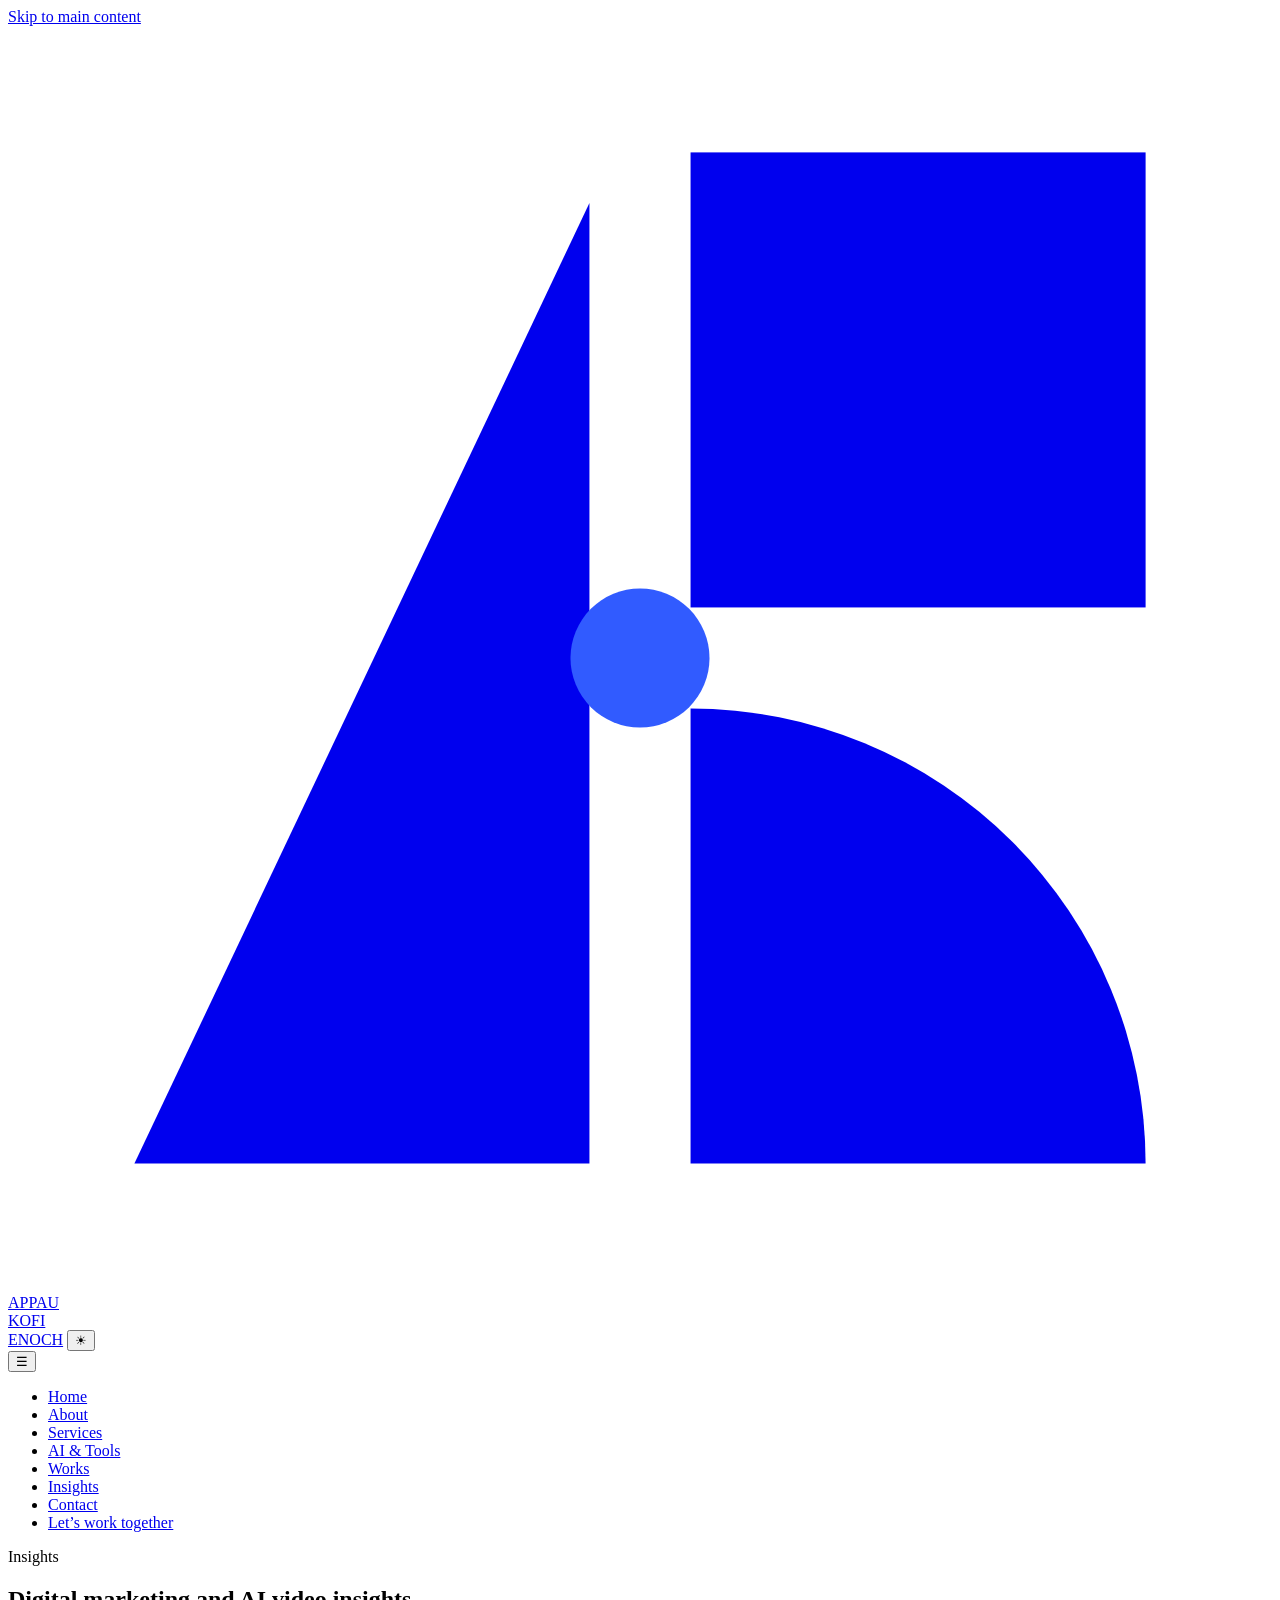
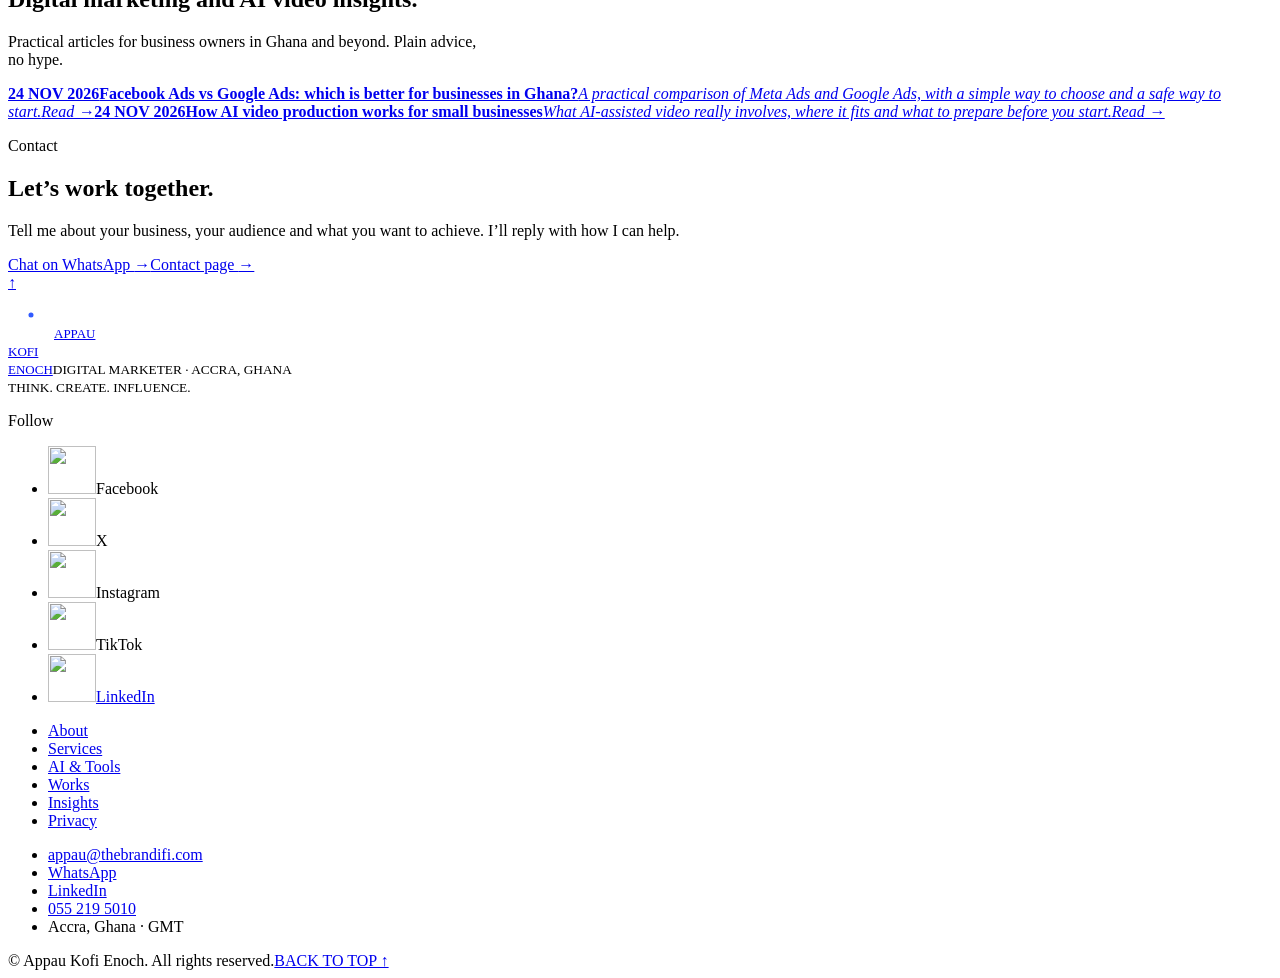
==== commit 398d634d: "Add files via upload" ====
--- a/index.html
+++ b/index.html
@@ -1,49 +1,39 @@
 <!DOCTYPE html><html lang="en"><head><meta charset="utf-8"><meta name="viewport" content="width=device-width, initial-scale=1, viewport-fit=cover">
-<title>Appau Kofi Enoch | Digital Marketer in Ghana</title>
-<meta name="description" content="Appau Kofi Enoch is a digital Marketer in Accra, Ghana: Meta Ads, Google Ads, social media management, strategy and AI-powered video production.">
+<title>Digital Marketing & AI Video Insights | Appau Kofi Enoch</title>
+<meta name="description" content="Practical articles on digital marketing, paid ads and AI-assisted video for businesses in Ghana, by Appau Kofi Enoch in Accra.">
 <meta name="robots" content="index,follow,max-image-preview:large,max-snippet:-1,max-video-preview:-1">
 <meta name="author" content="Appau Kofi Enoch"><meta name="theme-color" content="#315BFF">
 <meta property="og:type" content="website"><meta property="og:site_name" content="Appau Kofi Enoch | The Intelligence Mark"><meta property="og:locale" content="en_GH">
-<meta property="og:title" content="Appau Kofi Enoch | Digital Marketer in Ghana"><meta property="og:description" content="Appau Kofi Enoch is a digital Marketer in Accra, Ghana: Meta Ads, Google Ads, social media management, strategy and AI-powered video production.">
-<meta name="twitter:card" content="summary_large_image"><meta name="twitter:title" content="Appau Kofi Enoch | Digital Marketer in Ghana"><meta name="twitter:description" content="Appau Kofi Enoch is a digital Marketer in Accra, Ghana: Meta Ads, Google Ads, social media management, strategy and AI-powered video production.">
+<meta property="og:title" content="Digital Marketing & AI Video Insights | Appau Kofi Enoch"><meta property="og:description" content="Practical articles on digital marketing, paid ads and AI-assisted video for businesses in Ghana, by Appau Kofi Enoch in Accra.">
+<meta name="twitter:card" content="summary_large_image"><meta name="twitter:title" content="Digital Marketing & AI Video Insights | Appau Kofi Enoch"><meta name="twitter:description" content="Practical articles on digital marketing, paid ads and AI-assisted video for businesses in Ghana, by Appau Kofi Enoch in Accra.">
 
-<link rel="canonical" href="https://appau.thebrandifi.com/">
-<link rel="alternate" hreflang="en-gh" href="https://appau.thebrandifi.com/"><link rel="alternate" hreflang="x-default" href="https://appau.thebrandifi.com/">
-<meta property="og:url" content="https://appau.thebrandifi.com/">
+<link rel="canonical" href="https://appau.thebrandifi.com/insights/">
+<link rel="alternate" hreflang="en-gh" href="https://appau.thebrandifi.com/insights/"><link rel="alternate" hreflang="x-default" href="https://appau.thebrandifi.com/insights/">
+<meta property="og:url" content="https://appau.thebrandifi.com/insights/">
 <meta property="og:image" content="https://appau.thebrandifi.com/og-image.png"><meta property="og:image:width" content="1200"><meta property="og:image:height" content="630"><meta property="og:image:alt" content="Appau Kofi Enoch, Digital Marketer in Ghana">
 <meta name="twitter:image" content="https://appau.thebrandifi.com/og-image.png">
+<script type="application/ld+json">{"@context": "https://schema.org", "@type": "BreadcrumbList", "itemListElement": [{"@type": "ListItem", "position": 1, "name": "Home", "item": "https://appau.thebrandifi.com/"}, {"@type": "ListItem", "position": 2, "name": "Insights", "item": "https://appau.thebrandifi.com/insights/"}]}</script>
 
-<link rel="icon" type="image/svg+xml" href="favicon/favicon.svg">
-<link rel="icon" type="image/png" sizes="32x32" href="favicon/favicon-32.png">
-<link rel="apple-touch-icon" sizes="180x180" href="favicon/apple-touch-icon.png">
-<link rel="manifest" href="site.webmanifest">
+<link rel="icon" type="image/svg+xml" href="../favicon/favicon.svg">
+<link rel="icon" type="image/png" sizes="32x32" href="../favicon/favicon-32.png">
+<link rel="apple-touch-icon" sizes="180x180" href="../favicon/apple-touch-icon.png">
+<link rel="manifest" href="../site.webmanifest">
+<link rel="alternate" type="application/rss+xml" title="Appau Kofi Enoch | Insights" href="../feed.xml">
 <noscript><style>.rv{opacity:1!important;transform:none!important}</style></noscript>
 <link rel="preconnect" href="https://fonts.googleapis.com"><link rel="preconnect" href="https://fonts.gstatic.com" crossorigin>
 <link rel="preload" as="style" href="https://fonts.googleapis.com/css2?family=Inter:wght@400;500;600;900&family=Space+Grotesk:wght@500;700&display=swap"><link rel="stylesheet" href="https://fonts.googleapis.com/css2?family=Inter:wght@400;500;600;900&family=Space+Grotesk:wght@500;700&display=swap" media="print" onload="this.media='all'"><noscript><link rel="stylesheet" href="https://fonts.googleapis.com/css2?family=Inter:wght@400;500;600;900&family=Space+Grotesk:wght@500;700&display=swap"></noscript>
-<script type="application/ld+json">{"@context": "https://schema.org", "@graph": [{"@type": "WebSite", "@id": "https://appau.thebrandifi.com/#website", "name": "Appau Kofi Enoch", "alternateName": ["The Intelligence Mark"], "inLanguage": "en-GH", "publisher": {"@id": "https://appau.thebrandifi.com/#person"}, "url": "https://appau.thebrandifi.com/"}, {"@type": "ProfilePage", "@id": "https://appau.thebrandifi.com/#profile", "name": "Appau Kofi Enoch | Digital Marketer in Ghana", "description": "Appau Kofi Enoch is a digital Marketer in Accra, Ghana: Meta Ads, Google Ads, social media management, strategy and AI-powered video production.", "inLanguage": "en-GH", "isPartOf": {"@id": "https://appau.thebrandifi.com/#website"}, "dateModified": "2026-11-24", "mainEntity": {"@id": "https://appau.thebrandifi.com/#person"}, "url": "https://appau.thebrandifi.com/"}, {"@type": "Person", "@id": "https://appau.thebrandifi.com/#person", "name": "Appau Kofi Enoch", "alternateName": ["Enoch Kofi Appau"], "jobTitle": "Digital Marketer", "description": "Digital marketer based in Accra, Ghana, working across Meta Ads, Google Ads, social media management, content creation, marketing analytics and AI-powered video production.", "telephone": "+233552195010", "email": "appau@thebrandifi.com", "address": {"@type": "PostalAddress", "addressLocality": "Accra", "addressCountry": "GH"}, "worksFor": {"@type": "Organization", "name": "HLB Plux Enterprise", "founder": {"@id": "https://appau.thebrandifi.com/#person"}}, "alumniOf": {"@type": "CollegeOrUniversity", "name": "IPMC University College"}, "sameAs": ["https://www.linkedin.com/in/appauenoch2", "https://wealthyenoch.my.canva.site/"], "knowsAbout": ["Digital marketing", "Social media marketing", "Meta Ads", "Google Ads", "Google Analytics", "Content creation", "Email marketing", "AI video production", "Motion graphics"], "hasOccupation": {"@type": "Occupation", "name": "Digital Marketer", "occupationLocation": {"@type": "City", "name": "Accra"}}, "hasCredential": [{"@type": "EducationalOccupationalCredential", "name": "Fundamentals of Digital Marketing", "credentialCategory": "certificate", "recognizedBy": {"@type": "Organization", "name": "Google Digital Garage"}, "dateCreated": "2026-09-16"}, {"@type": "EducationalOccupationalCredential", "name": "Marketing with Canva", "credentialCategory": "certificate", "recognizedBy": {"@type": "Organization", "name": "Canva"}, "dateCreated": "2026-05-30"}, {"@type": "EducationalOccupationalCredential", "name": "Canva Essentials", "credentialCategory": "certificate", "recognizedBy": {"@type": "Organization", "name": "Canva"}, "dateCreated": "2026-05-10"}, {"@type": "EducationalOccupationalCredential", "name": "Graphic Design Essentials with Canva", "credentialCategory": "certificate", "recognizedBy": {"@type": "Organization", "name": "Canva"}, "dateCreated": "2026-05-10"}], "mainEntityOfPage": {"@id": "https://appau.thebrandifi.com/#profile"}, "url": "https://appau.thebrandifi.com/", "image": "https://appau.thebrandifi.com/assets/appau_kofi_enoch.webp"}]}</script>
-<link rel="stylesheet" href="assets/css/main.css?v=2026112305"><script>try{document.documentElement.setAttribute('data-theme',localStorage.getItem('ake-theme2')||'light')}catch(e){document.documentElement.setAttribute('data-theme','light')}</script>
-</head><body data-base="">
+<script type="application/ld+json">{"@context": "https://schema.org", "@graph": [{"@type": "CollectionPage", "name": "Digital Marketing & AI Video Insights | Appau Kofi Enoch", "description": "Practical articles on digital marketing, paid ads and AI-assisted video for businesses in Ghana, by Appau Kofi Enoch in Accra.", "inLanguage": "en-GH", "isPartOf": {"@type": "WebSite", "@id": "https://appau.thebrandifi.com/#website", "name": "Appau Kofi Enoch"}, "author": {"@type": "Person", "@id": "https://appau.thebrandifi.com/#person", "name": "Appau Kofi Enoch"}, "url": "https://appau.thebrandifi.com/insights/"}]}</script>
+<link rel="stylesheet" href="../assets/css/main.css?v=2026112305"><script>try{document.documentElement.setAttribute('data-theme',localStorage.getItem('ake-theme2')||'light')}catch(e){document.documentElement.setAttribute('data-theme','light')}</script>
+</head><body data-base="../">
+<a class="skip" href="#main">Skip to main content</a>
 <svg width="0" height="0" style="position:absolute"><defs>
 <symbol id="sym" viewBox="0 0 100 100"><path d="M10 90 L46 14 L46 90Z"/><rect x="54" y="10" width="36" height="36"/><path d="M54 90 L54 54 A36 36 0 0 1 90 90Z"/></symbol></defs></svg>
-<header><div class="w nv"><a href="./" class="logo" aria-label="Appau Kofi Enoch, home"><svg viewBox="0 0 100 100" aria-hidden="true"><g fill="currentColor"><path d="M10 90 L46 14 L46 90Z"/><rect x="54" y="10" width="36" height="36"/><path d="M54 90 L54 54 A36 36 0 0 1 90 90Z"/></g><circle cx="50" cy="50" r="5.5" fill="#315BFF"/></svg><span>APPAU<br>KOFI<br>ENOCH</span></a>
-<button class="tg" id="tg" type="button" aria-label="Switch to bright theme" aria-pressed="false">☀</button><nav aria-label="Primary"><button id="mb" aria-expanded="false" aria-controls="nl" aria-label="Menu">☰</button><ul id="nl"><li><a href="./" data-p="home" class="on" aria-current="page">Home</a></li><li><a href="about/" data-p="about">About</a></li><li><a href="services/" data-p="services">Services</a></li><li><a href="ai-tools/" data-p="ai-tools">AI &amp; Tools</a></li><li><a href="works/" data-p="works">Works</a></li><li><a href="insights/" data-p="insights">Insights</a></li><li><a href="contact/" data-p="contact">Contact</a></li><li><a class="btn" href="contact/">Let’s work together</a></li></ul></nav></div><div id="pg" aria-hidden="true"></div></header>
-<main id="main"><section id="home"><svg class="bgm" viewBox="0 0 100 100" aria-hidden="true"><path class="a1" d="M10 90 L46 14 L46 90Z"/><rect class="a2" x="54" y="10" width="36" height="36"/><path class="a3" d="M54 90 L54 54 A36 36 0 0 1 90 90Z"/><circle class="d" cx="50" cy="50" r="5.5"/></svg>
-<div class="w hg"><div><h1><span class="kick">Digital Marketer in Ghana</span> Strategy meets <span class="ol">creativity.</span> <em>Impact follows.</em></h1>
-<p class="lead">I am Appau Kofi Enoch, a digital marketing professional based in Accra, Ghana. I combine strategy, social media management, online advertising, creative content and AI-powered video production to help brands communicate clearly and connect with their audiences.</p>
-<p>From Meta Ads and Google Ads to social media marketing, promotional content and AI-assisted video, I focus on digital experiences that support brand visibility, audience engagement and business goals.</p>
-<div class="ct"><a class="btn bl" href="works/">Explore my work</a><a class="btn o" href="contact/">Let’s connect</a></div><div class="tag">THINK. CREATE. INFLUENCE.</div></div>
-<figure class="lg"><svg viewBox="-10 -10 120 120" role="img" aria-label="AKE logo symbol"><g fill="#171717"><path class="s1" d="M10 90 L46 14 L46 90Z"/><rect class="s2" x="54" y="10" width="36" height="36"/><path class="s3" d="M54 90 L54 54 A36 36 0 0 1 90 90Z"/></g><circle class="dt" cx="50" cy="50" r="5.5" fill="#315BFF"/></svg><figcaption><b>APPAU KOFI ENOCH</b><span>The Intelligence Mark</span></figcaption></figure></div>
-<div class="w stt"><div><b>8</b><span>Client videos</span></div><div><b>3</b><span>Industries served</span></div><div><b>14</b><span>Tools and platforms</span></div></div>
-<div class="sc" aria-hidden="true"><i></i>SCROLL</div></section><div class="tk" aria-hidden="true"><div class="tt"><span>THINK.</span><span class="o">CREATE.</span><span>INFLUENCE.</span><i>◢</i><span>THINK.</span><span class="o">CREATE.</span><span>INFLUENCE.</span><i>◢</i><span>THINK.</span><span class="o">CREATE.</span><span>INFLUENCE.</span><i>◢</i><span>THINK.</span><span class="o">CREATE.</span><span>INFLUENCE.</span><i>◢</i><span>THINK.</span><span class="o">CREATE.</span><span>INFLUENCE.</span><i>◢</i><span>THINK.</span><span class="o">CREATE.</span><span>INFLUENCE.</span><i>◢</i><span>THINK.</span><span class="o">CREATE.</span><span>INFLUENCE.</span><i>◢</i><span>THINK.</span><span class="o">CREATE.</span><span>INFLUENCE.</span><i>◢</i></div></div><section id="about-intro"><div class="w ab"><div class="pf rv"><img src="assets/appau_kofi_enoch.webp" alt="Appau Kofi Enoch, digital Marketer in Accra, Ghana" loading="lazy" width="671" height="900"></div><div class="rv"><p class="kick">About</p><h2>The mind behind the strategy.</h2><p class="lead">I turn customer conversations into content that sells.</p><p>Since 2015 I’ve sold face to face, led teams and built my own business, HLB Plux Enterprise. Now I bring that into digital marketing, social media content and AI-powered video.</p><a class="btn o" href="about/" style="margin-top:14px">More about me</a></div></div></section><section id="what"><div class="w"><p class="kick">Services</p><h2>What I bring to the table.</h2><div class="hmx"><a class="rv" href="services/"><b>01</b><span><strong>Digital advertising & paid media</strong><em>Meta Ads · Google Ads · audience targeting</em></span><i>→</i></a><a class="rv" href="services/"><b>02</b><span><strong>Social media management & marketing</strong><em>Content calendars · community · campaigns</em></span><i>→</i></a><a class="rv" href="services/"><b>03</b><span><strong>Marketing analytics & performance</strong><em>Google Analytics · reporting</em></span><i>→</i></a><a class="rv" href="services/"><b>04</b><span><strong>Email marketing & content strategy</strong><em>Campaigns · promotional messaging · storytelling</em></span><i>→</i></a><a class="rv" href="services/"><b>05</b><span><strong>AI-powered creative production</strong><em>AI video · motion graphics · promo content</em></span><i>→</i></a></div><a class="btn" href="services/" style="margin-top:36px">See all services</a></div></section><section id="philosophy"><div class="w"><p class="kick">Philosophy</p><h2>Think. Create. Influence.</h2>
-<div class="ph" id="ph">
-<div class="on"><svg viewBox="0 0 100 100" aria-hidden="true"><path d="M10 90 L46 14 L46 90Z"/></svg><b>01</b><h3>THINK</h3><p>Intelligence begins with understanding. Research, analysis, strategy, audience understanding and spotting opportunities.</p></div>
-<div><svg viewBox="0 0 100 100" aria-hidden="true"><rect x="10" y="10" width="80" height="80" transform="translate(0 0)"/></svg><b>02</b><h3>CREATE</h3><p>Ideas become valuable when brought to life. Creative development, content, visual communication and digital experiences.</p></div>
-<div><svg viewBox="0 0 100 100" aria-hidden="true"><path d="M10 90 L10 10 A80 80 0 0 1 90 90Z" transform="rotate(0)"/></svg><b>03</b><h3>INFLUENCE</h3><p>Effective marketing creates meaningful connections. Brand positioning, engagement, communication and business impact.</p></div></div></div></section><section id="featured"><div class="w"><p class="kick">Works</p><h2>Ideas into action.</h2><div class="wk wk3"><article class="rv" data-c="Retail"><div class="vf"><video muted="" loop="" playsinline="" preload="none" poster="assets/video/hlb.webp" data-v="hlb" aria-label="HLB Plux digital antenna preview"></video><button type="button" aria-label="Mute or unmute HLB Plux digital antenna">🔊</button><span class="hint">Tap to play with sound</span></div><small>Retail · Meta Ads · AI Video</small><h3>HLB Plux digital antenna</h3><p>Product ad, 30s</p></article><article class="rv" data-c="Health"><div class="vf"><video muted="" loop="" playsinline="" preload="none" poster="assets/video/sciF.webp" data-v="sciF" aria-label="Sciatica awareness | Forever Champion Health Centre preview"></video><button type="button" aria-label="Mute or unmute Sciatica awareness | Forever Champion Health Centre">🔊</button><span class="hint">Tap to play with sound</span></div><small>Health · AI Motion Graphics</small><h3>Sciatica awareness | Forever Champion Health Centre</h3><p>Full video, 33s</p></article><article class="rv" data-c="Health"><div class="vf"><video muted="" loop="" playsinline="" preload="none" poster="assets/video/leap.webp" data-v="leap" aria-label="Leap Organic Healthcare preview"></video><button type="button" aria-label="Mute or unmute Leap Organic Healthcare">🔊</button><span class="hint">Tap to play with sound</span></div><small>Health · Canva · AI Video</small><h3>Leap Organic Healthcare</h3><p>Product promo, 42s</p></article></div><a class="btn" href="works/" style="margin-top:40px">See all works</a></div></section><section class="bl" id="st"><div class="w rv"><h2>Good marketing does more than get attention. <em>It creates meaningful impact.</em></h2>
-<p style="font-size:clamp(16px,2vw,22px);color:#fff;max-width:46ch">Every effective strategy begins with understanding. Every meaningful idea requires creativity. Every successful brand needs influence.</p>
-<div class="tri"><span>THINK STRATEGICALLY.</span><span>CREATE INTENTIONALLY.</span><span style="color:#171717">INFLUENCE MEANINGFULLY.</span></div></div></section><section id="insights-home"><div class="w"><p class="kick">Insights</p><h2>Practical ideas for growing brands.</h2><div class="insl"><a class="rv" href="insights/facebook-ads-vs-google-ads-ghana/"><b>24 NOV 2026</b><strong>Facebook Ads vs Google Ads: which is better for businesses in Ghana?</strong><em>A practical comparison of Meta Ads and Google Ads, with a simple way to choose and a safe way to start.</em><i>Read →</i></a><a class="rv" href="insights/ai-video-production-small-business/"><b>24 NOV 2026</b><strong>How AI video production works for small businesses</strong><em>What AI-assisted video really involves, where it fits and what to prepare before you start.</em><i>Read →</i></a></div><a class="btn" href="insights/" style="margin-top:36px">All insights</a></div></section><section class="dk cta" id="cta"><div class="w"><p class="kick">Contact</p><h2>Let’s work together.</h2><p>Tell me about your business, your audience and what you want to achieve. I’ll reply with how I can help.</p><div class="cta"><a class="wa" href="https://wa.me/233552195010" target="_blank" rel="noopener">Chat on WhatsApp <b>→</b></a><a class="em2" href="contact/">Contact page <b>→</b></a></div></div></section></main>
+<header><div class="w nv"><a href="../" class="logo" aria-label="Appau Kofi Enoch, home"><svg viewBox="0 0 100 100" aria-hidden="true"><g fill="currentColor"><path d="M10 90 L46 14 L46 90Z"/><rect x="54" y="10" width="36" height="36"/><path d="M54 90 L54 54 A36 36 0 0 1 90 90Z"/></g><circle cx="50" cy="50" r="5.5" fill="#315BFF"/></svg><span>APPAU<br>KOFI<br>ENOCH</span></a>
+<button class="tg" id="tg" type="button" aria-label="Switch to bright theme" aria-pressed="false">☀</button><nav aria-label="Primary"><button id="mb" aria-expanded="false" aria-controls="nl" aria-label="Menu">☰</button><ul id="nl"><li><a href="../" data-p="home">Home</a></li><li><a href="../about/" data-p="about">About</a></li><li><a href="../services/" data-p="services">Services</a></li><li><a href="../ai-tools/" data-p="ai-tools">AI &amp; Tools</a></li><li><a href="../works/" data-p="works">Works</a></li><li><a href="../insights/" data-p="insights" class="on" aria-current="page">Insights</a></li><li><a href="../contact/" data-p="contact">Contact</a></li><li><a class="btn" href="../contact/">Let’s work together</a></li></ul></nav></div><div id="pg" aria-hidden="true"></div></header>
+<main id="main" tabindex="-1"><section class="first" id="insights"><div class="w"><p class="kick">Insights</p><h1 class="h1s">Digital marketing and AI video insights.</h1><p class="lead" style="max-width:60ch">Practical articles for business owners in Ghana and beyond. Plain advice, no hype.</p><div class="insl"><a class="rv" href="../insights/facebook-ads-vs-google-ads-ghana/"><b>24 NOV 2026</b><strong>Facebook Ads vs Google Ads: which is better for businesses in Ghana?</strong><em>A practical comparison of Meta Ads and Google Ads, with a simple way to choose and a safe way to start.</em><i>Read →</i></a><a class="rv" href="../insights/ai-video-production-small-business/"><b>24 NOV 2026</b><strong>How AI video production works for small businesses</strong><em>What AI-assisted video really involves, where it fits and what to prepare before you start.</em><i>Read →</i></a></div></div></section><section class="dk cta" id="cta"><div class="w"><p class="kick">Contact</p><h2>Let’s work together.</h2><p>Tell me about your business, your audience and what you want to achieve. I’ll reply with how I can help.</p><div class="cta"><a class="wa" href="https://wa.me/233552195010" target="_blank" rel="noopener">Chat on WhatsApp <b>→</b></a><a class="em2" href="../contact/">Contact page <b>→</b></a></div></div></section></main>
 <a href="./" id="top" class="top totop" aria-label="Back to top">↑</a>
-<footer class="dk"><div class="w"><div class="fg"><div><a href="./" class="logo" style="font-size:13px"><svg viewBox="0 0 100 100" style="width:46px;height:46px" aria-hidden="true"><g fill="#fff"><path d="M10 90 L46 14 L46 90Z"/><rect x="54" y="10" width="36" height="36"/><path d="M54 90 L54 54 A36 36 0 0 1 90 90Z"/></g><circle cx="50" cy="50" r="5.5" fill="#315BFF"/></svg><span>APPAU<br>KOFI<br>ENOCH</span></a><small>DIGITAL MARKETER · ACCRA, GHANA<br>THINK. CREATE. INFLUENCE.</small></div>
-<ul><li><a href="about/">About</a></li><li><a href="services/">Services</a></li><li><a href="ai-tools/">AI &amp; Tools</a></li><li><a href="works/">Works</a></li><li><a href="insights/">Insights</a></li></ul>
+<footer class="dk"><div class="w"><div class="fg"><div><a href="../" class="logo" style="font-size:13px"><svg viewBox="0 0 100 100" style="width:46px;height:46px" aria-hidden="true"><g fill="#fff"><path d="M10 90 L46 14 L46 90Z"/><rect x="54" y="10" width="36" height="36"/><path d="M54 90 L54 54 A36 36 0 0 1 90 90Z"/></g><circle cx="50" cy="50" r="5.5" fill="#315BFF"/></svg><span>APPAU<br>KOFI<br>ENOCH</span></a><small>DIGITAL MARKETER · ACCRA, GHANA<br>THINK. CREATE. INFLUENCE.</small><p class="ft-f">Follow</p><ul class="soc" aria-label="Follow Appau Kofi Enoch"><li><span class="off" role="img" aria-label="Facebook profile link coming soon" title="Facebook: link coming soon"><img src="../assets/logos/facebook.webp" alt="" width="48" height="48" loading="lazy" decoding="async"><span>Facebook</span></span></li><li><span class="off" role="img" aria-label="X profile link coming soon" title="X: link coming soon"><img src="../assets/logos/x.webp" alt="" width="48" height="48" loading="lazy" decoding="async"><span>X</span></span></li><li><span class="off" role="img" aria-label="Instagram profile link coming soon" title="Instagram: link coming soon"><img src="../assets/logos/instagram.webp" alt="" width="48" height="48" loading="lazy" decoding="async"><span>Instagram</span></span></li><li><span class="off" role="img" aria-label="TikTok profile link coming soon" title="TikTok: link coming soon"><img src="../assets/logos/tiktok.webp" alt="" width="48" height="48" loading="lazy" decoding="async"><span>TikTok</span></span></li><li><a href="https://www.linkedin.com/in/appauenoch2" target="_blank" rel="me noopener" aria-label="Follow Appau Kofi Enoch on LinkedIn" title="Follow on LinkedIn"><img src="../assets/logos/linkedin.webp" alt="" width="48" height="48" loading="lazy" decoding="async"><span>LinkedIn</span></a></li></ul></div>
+<ul><li><a href="../about/">About</a></li><li><a href="../services/">Services</a></li><li><a href="../ai-tools/">AI &amp; Tools</a></li><li><a href="../works/">Works</a></li><li><a href="../insights/">Insights</a></li><li><a href="../privacy/">Privacy</a></li></ul>
 <ul><li><a href="mailto:appau@thebrandifi.com">appau@thebrandifi.com</a></li><li><a href="https://wa.me/233552195010">WhatsApp</a></li><li><a href="https://www.linkedin.com/in/appauenoch2" target="_blank" rel="me noopener">LinkedIn</a></li><li><a href="tel:+233552195010">055 219 5010</a></li><li>Accra, Ghana · <span class="clk">GMT</span></li></ul></div>
 <div class="bt"><span>© <span id="yr"></span> Appau Kofi Enoch. All rights reserved.</span><a href="./" class="totop">BACK TO TOP ↑</a></div></div></footer>
-<script src="assets/js/main.js?v=2026112305" defer></script></body></html>+<script src="../assets/js/main.js?v=2026112305" defer></script></body></html>
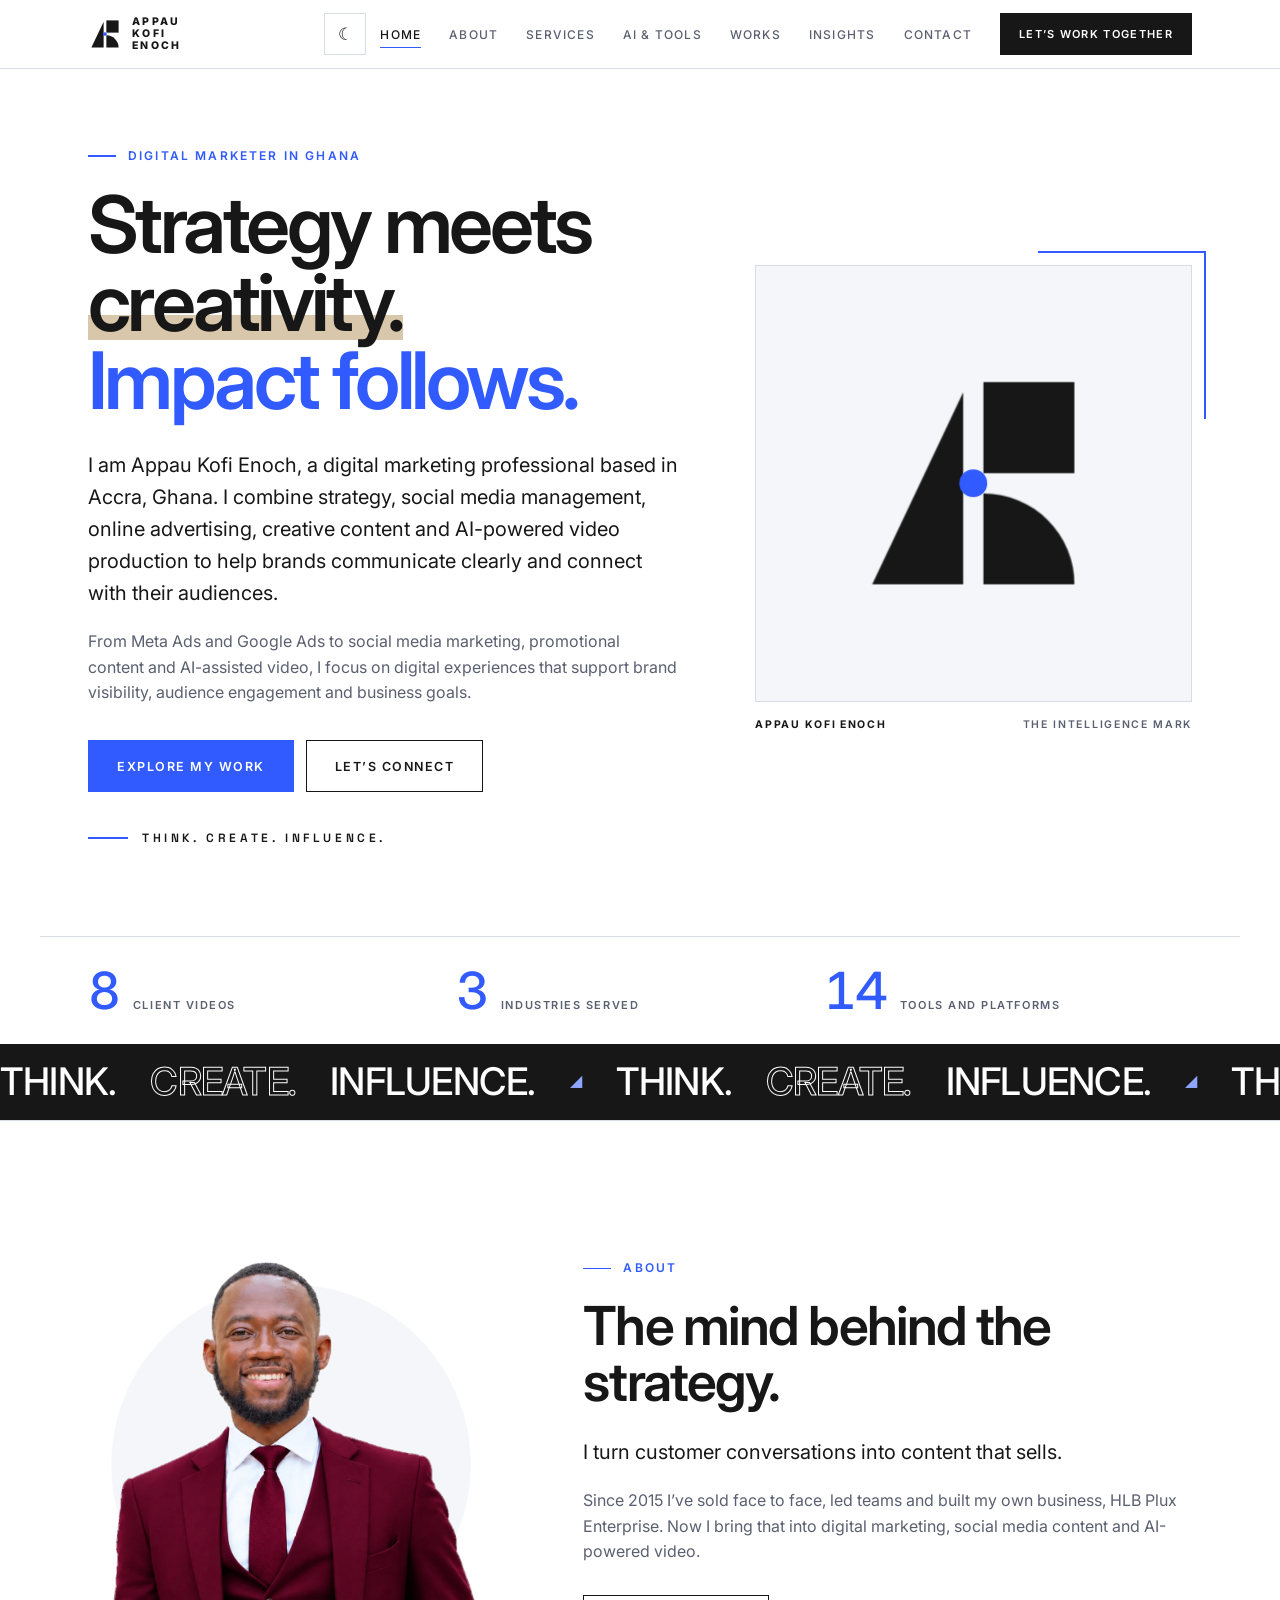
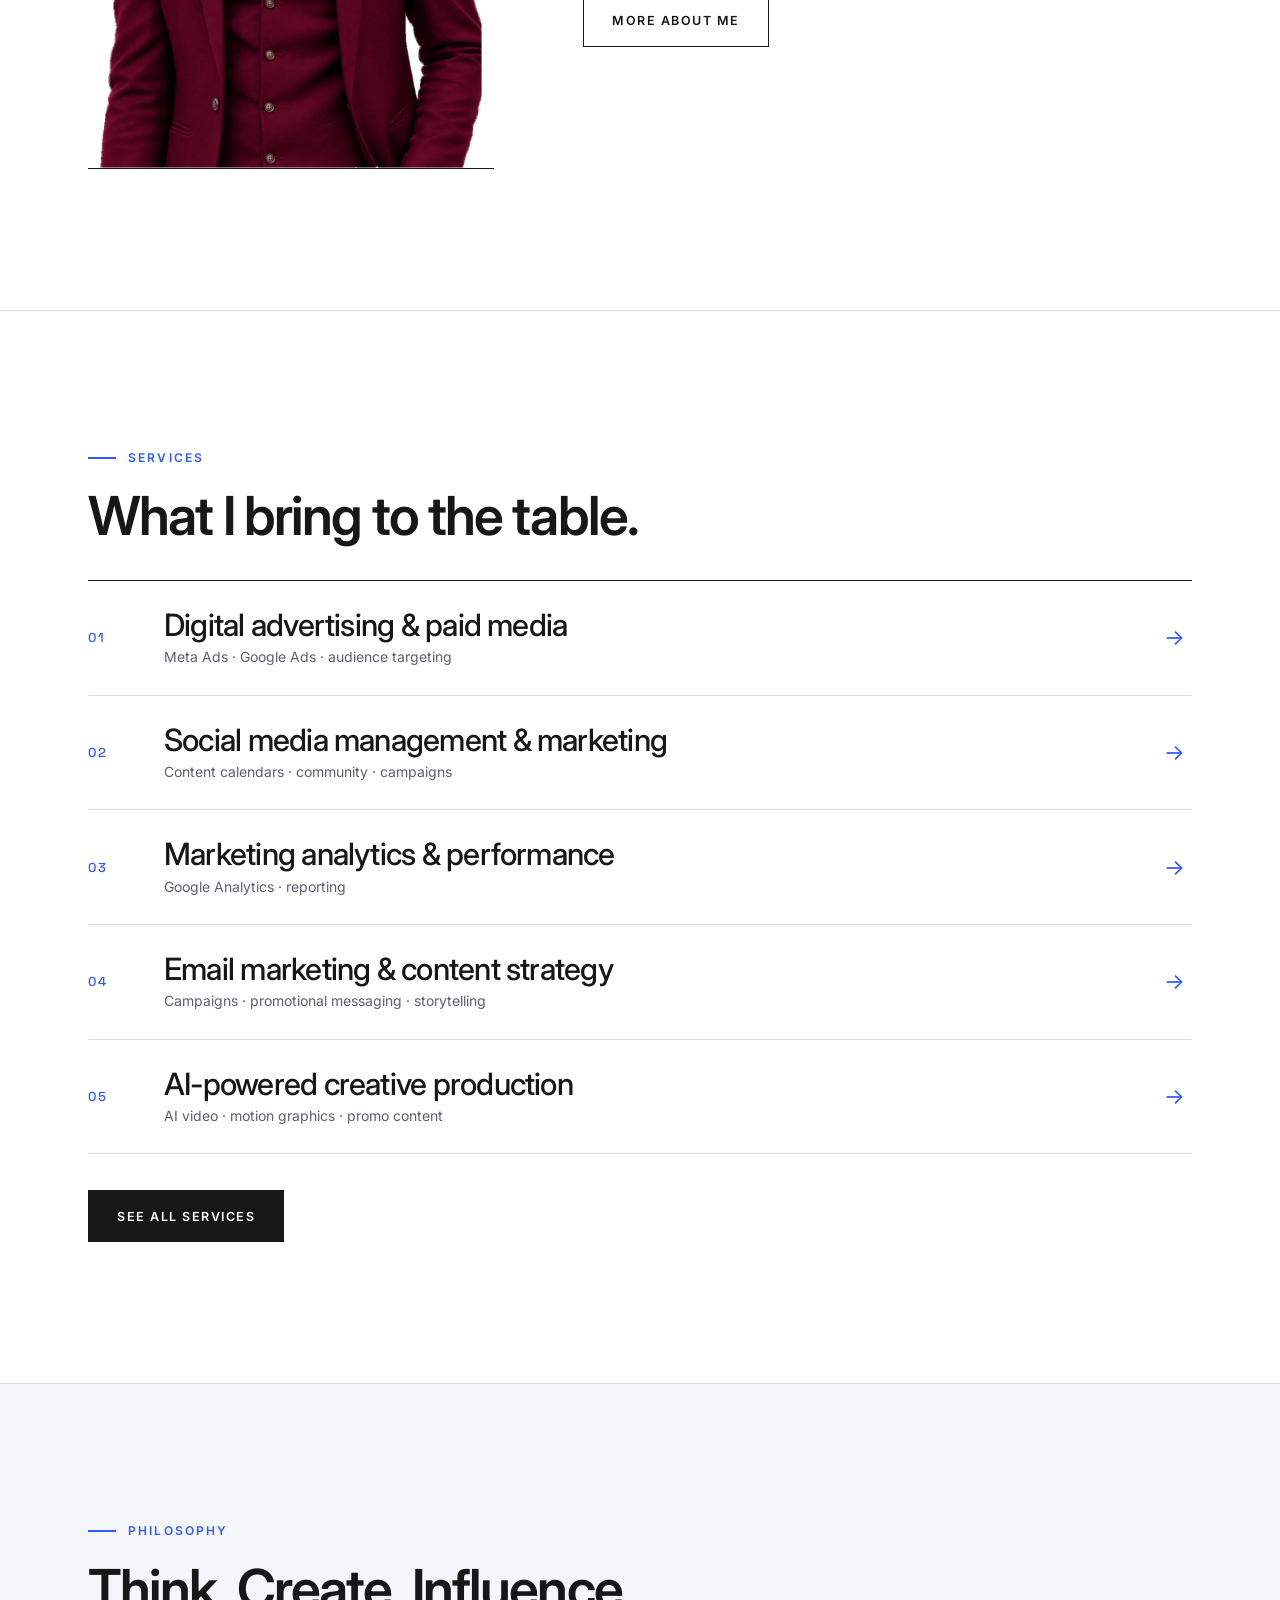
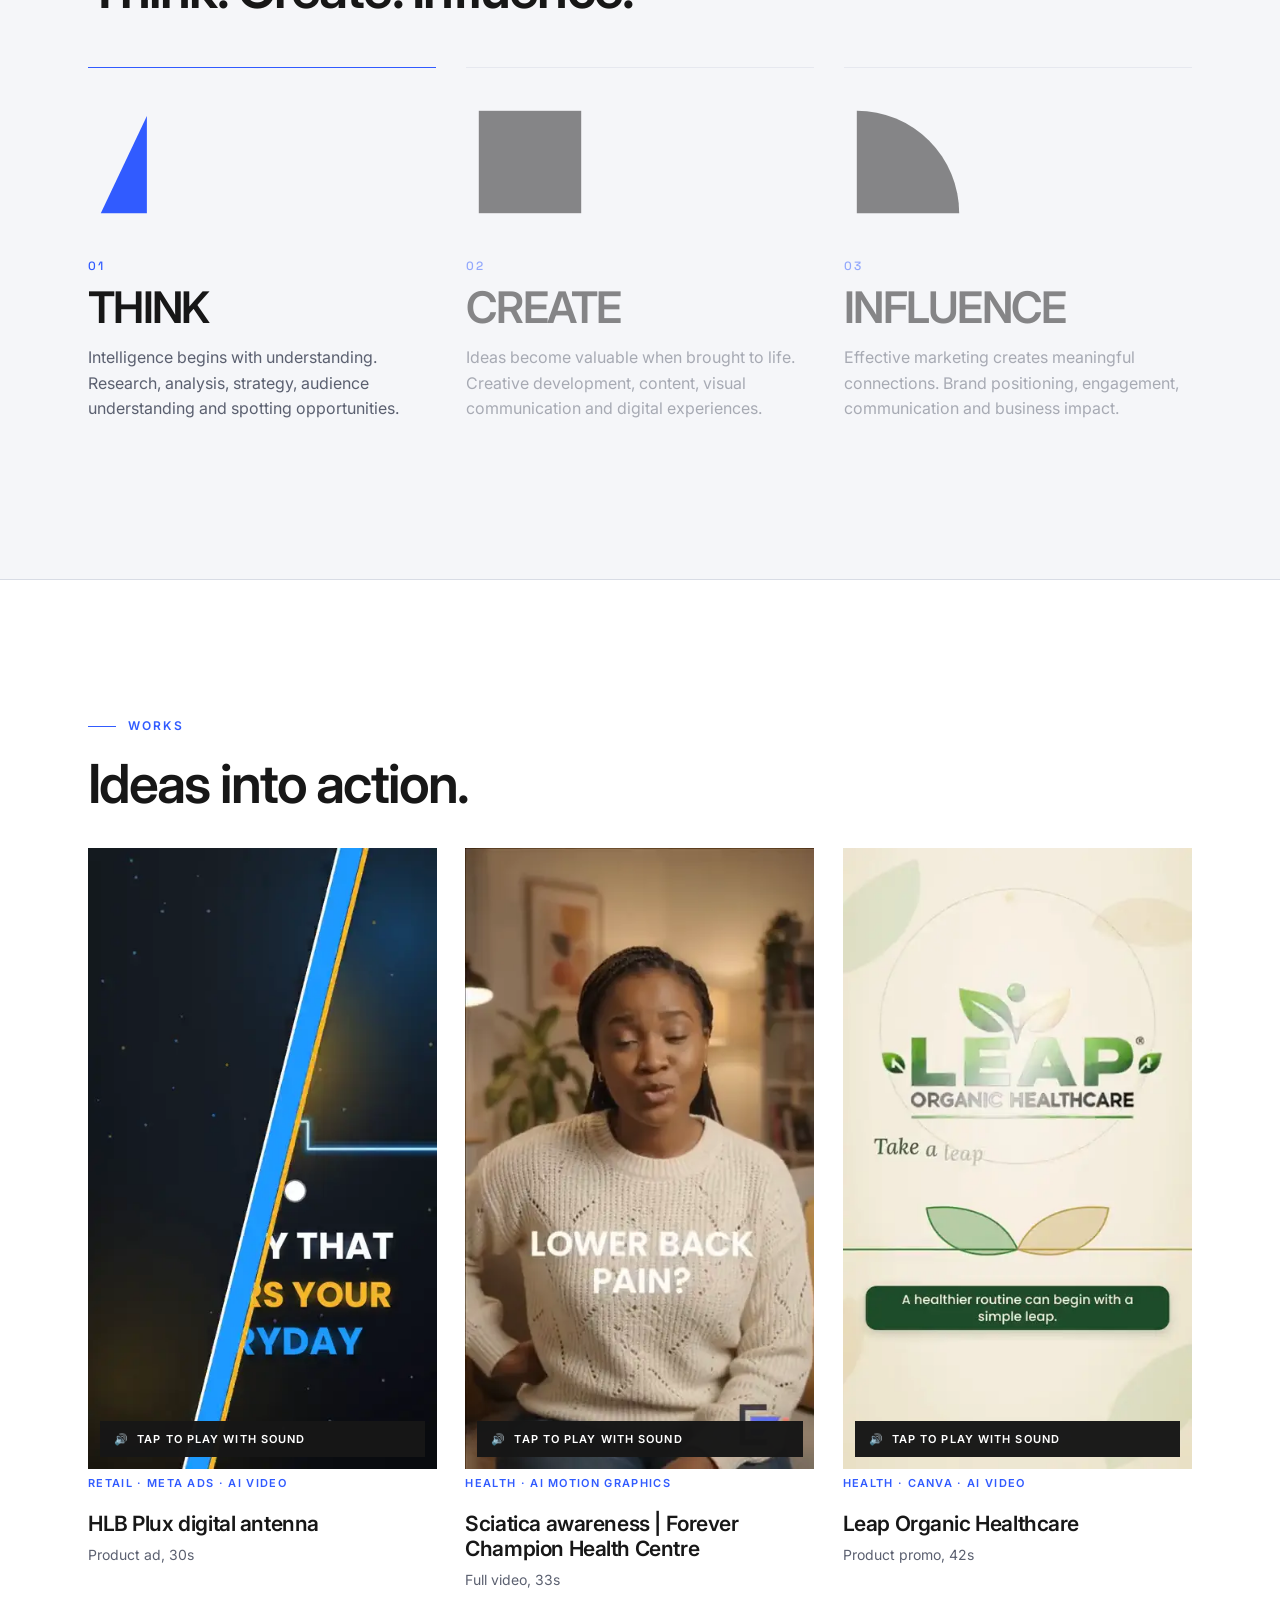
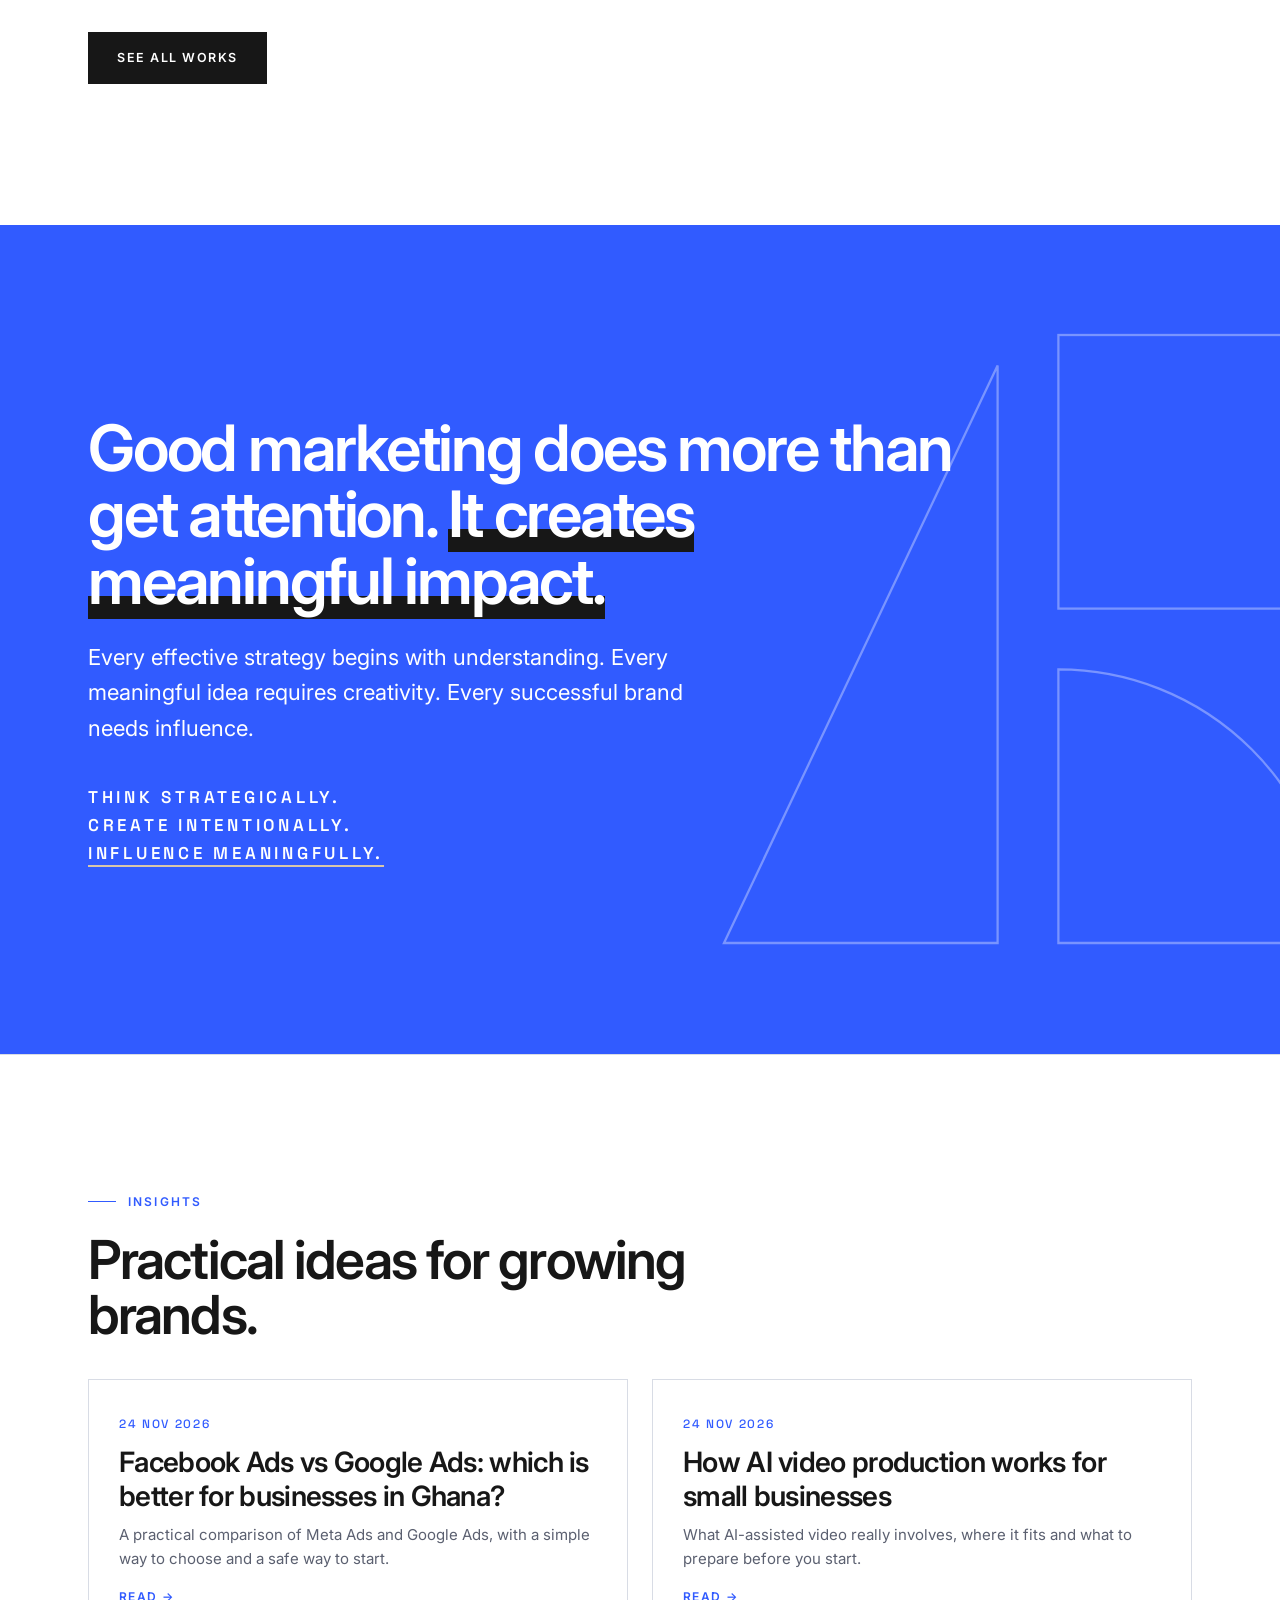
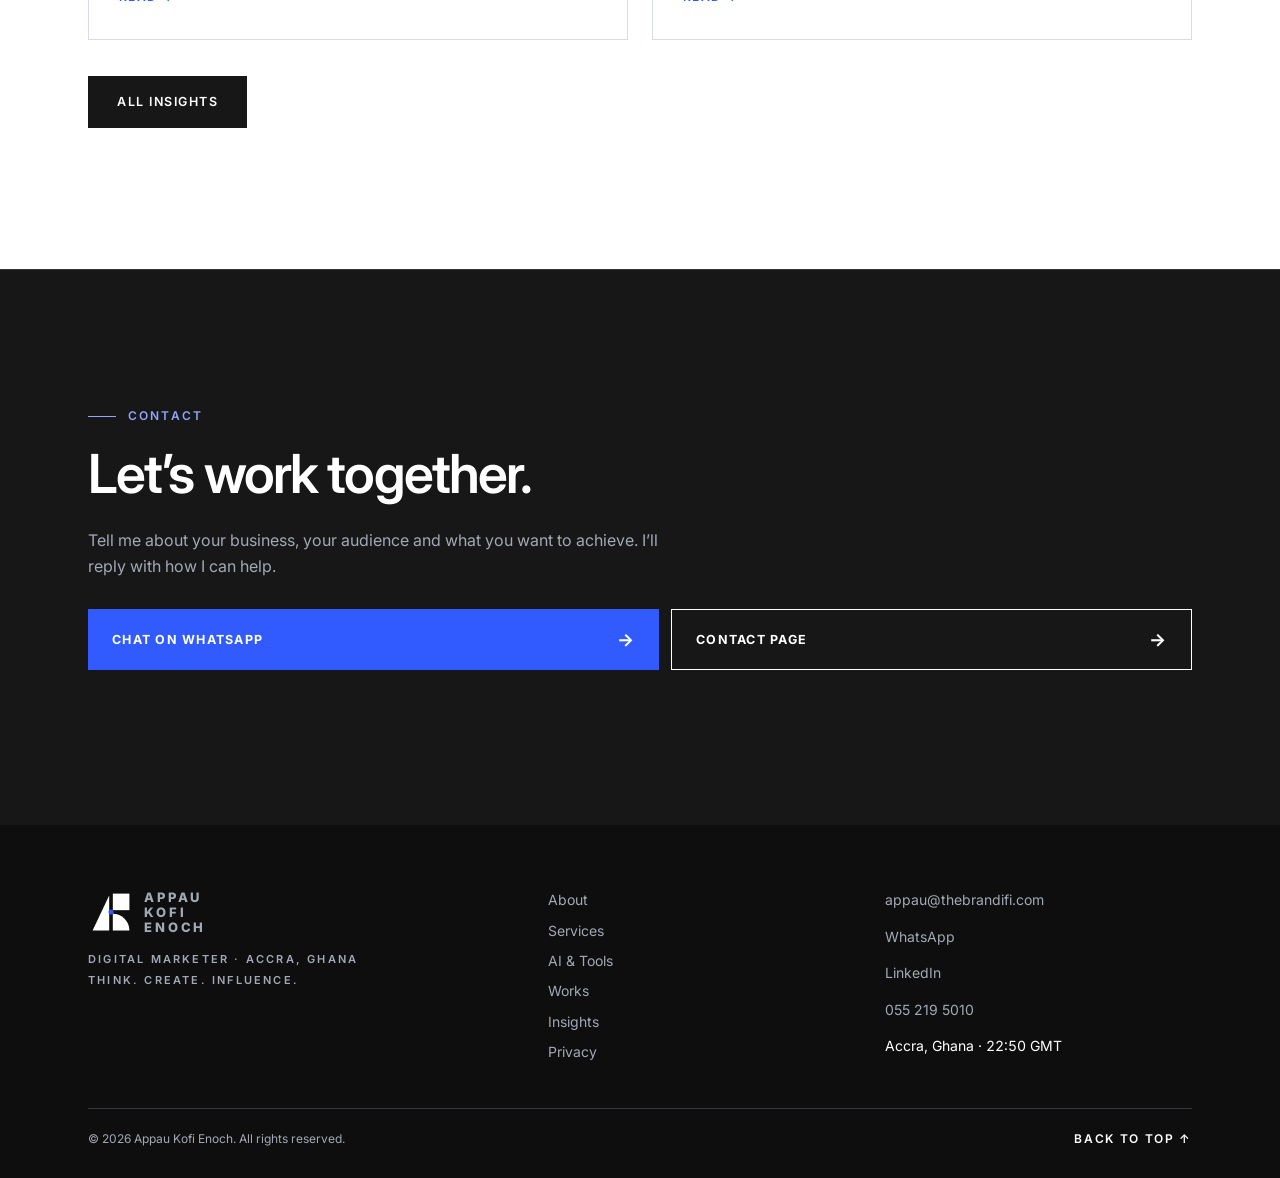
==== commit 4b816780: "Update index.html" ====
--- a/index.html
+++ b/index.html
@@ -1,39 +1,51 @@
 <!DOCTYPE html><html lang="en"><head><meta charset="utf-8"><meta name="viewport" content="width=device-width, initial-scale=1, viewport-fit=cover">
-<title>Digital Marketing & AI Video Insights | Appau Kofi Enoch</title>
-<meta name="description" content="Practical articles on digital marketing, paid ads and AI-assisted video for businesses in Ghana, by Appau Kofi Enoch in Accra.">
+<title>Appau Kofi Enoch | Digital Marketer in Ghana</title>
+<meta name="description" content="Appau Kofi Enoch is a digital Marketer in Accra, Ghana: Meta Ads, Google Ads, social media management, strategy and AI-powered video production.">
 <meta name="robots" content="index,follow,max-image-preview:large,max-snippet:-1,max-video-preview:-1">
 <meta name="author" content="Appau Kofi Enoch"><meta name="theme-color" content="#315BFF">
 <meta property="og:type" content="website"><meta property="og:site_name" content="Appau Kofi Enoch | The Intelligence Mark"><meta property="og:locale" content="en_GH">
-<meta property="og:title" content="Digital Marketing & AI Video Insights | Appau Kofi Enoch"><meta property="og:description" content="Practical articles on digital marketing, paid ads and AI-assisted video for businesses in Ghana, by Appau Kofi Enoch in Accra.">
-<meta name="twitter:card" content="summary_large_image"><meta name="twitter:title" content="Digital Marketing & AI Video Insights | Appau Kofi Enoch"><meta name="twitter:description" content="Practical articles on digital marketing, paid ads and AI-assisted video for businesses in Ghana, by Appau Kofi Enoch in Accra.">
+<meta property="og:title" content="Appau Kofi Enoch | Digital Marketer in Ghana"><meta property="og:description" content="Appau Kofi Enoch is a digital Marketer in Accra, Ghana: Meta Ads, Google Ads, social media management, strategy and AI-powered video production.">
+<meta name="twitter:card" content="summary_large_image"><meta name="twitter:title" content="Appau Kofi Enoch | Digital Marketer in Ghana"><meta name="twitter:description" content="Appau Kofi Enoch is a digital Marketer in Accra, Ghana: Meta Ads, Google Ads, social media management, strategy and AI-powered video production.">
 
-<link rel="canonical" href="https://appau.thebrandifi.com/insights/">
-<link rel="alternate" hreflang="en-gh" href="https://appau.thebrandifi.com/insights/"><link rel="alternate" hreflang="x-default" href="https://appau.thebrandifi.com/insights/">
-<meta property="og:url" content="https://appau.thebrandifi.com/insights/">
+<link rel="canonical" href="https://appau.thebrandifi.com/">
+<link rel="alternate" hreflang="en-gh" href="https://appau.thebrandifi.com/"><link rel="alternate" hreflang="x-default" href="https://appau.thebrandifi.com/">
+<meta property="og:url" content="https://appau.thebrandifi.com/">
 <meta property="og:image" content="https://appau.thebrandifi.com/og-image.png"><meta property="og:image:width" content="1200"><meta property="og:image:height" content="630"><meta property="og:image:alt" content="Appau Kofi Enoch, Digital Marketer in Ghana">
 <meta name="twitter:image" content="https://appau.thebrandifi.com/og-image.png">
-<script type="application/ld+json">{"@context": "https://schema.org", "@type": "BreadcrumbList", "itemListElement": [{"@type": "ListItem", "position": 1, "name": "Home", "item": "https://appau.thebrandifi.com/"}, {"@type": "ListItem", "position": 2, "name": "Insights", "item": "https://appau.thebrandifi.com/insights/"}]}</script>
 
-<link rel="icon" type="image/svg+xml" href="../favicon/favicon.svg">
-<link rel="icon" type="image/png" sizes="32x32" href="../favicon/favicon-32.png">
-<link rel="apple-touch-icon" sizes="180x180" href="../favicon/apple-touch-icon.png">
-<link rel="manifest" href="../site.webmanifest">
-<link rel="alternate" type="application/rss+xml" title="Appau Kofi Enoch | Insights" href="../feed.xml">
+<link rel="icon" type="image/svg+xml" href="favicon/favicon.svg">
+<link rel="icon" type="image/png" sizes="32x32" href="favicon/favicon-32.png">
+<link rel="apple-touch-icon" sizes="180x180" href="favicon/apple-touch-icon.png">
+<link rel="manifest" href="site.webmanifest">
+<link rel="alternate" type="application/rss+xml" title="Appau Kofi Enoch | Insights" href="feed.xml">
 <noscript><style>.rv{opacity:1!important;transform:none!important}</style></noscript>
 <link rel="preconnect" href="https://fonts.googleapis.com"><link rel="preconnect" href="https://fonts.gstatic.com" crossorigin>
 <link rel="preload" as="style" href="https://fonts.googleapis.com/css2?family=Inter:wght@400;500;600;900&family=Space+Grotesk:wght@500;700&display=swap"><link rel="stylesheet" href="https://fonts.googleapis.com/css2?family=Inter:wght@400;500;600;900&family=Space+Grotesk:wght@500;700&display=swap" media="print" onload="this.media='all'"><noscript><link rel="stylesheet" href="https://fonts.googleapis.com/css2?family=Inter:wght@400;500;600;900&family=Space+Grotesk:wght@500;700&display=swap"></noscript>
-<script type="application/ld+json">{"@context": "https://schema.org", "@graph": [{"@type": "CollectionPage", "name": "Digital Marketing & AI Video Insights | Appau Kofi Enoch", "description": "Practical articles on digital marketing, paid ads and AI-assisted video for businesses in Ghana, by Appau Kofi Enoch in Accra.", "inLanguage": "en-GH", "isPartOf": {"@type": "WebSite", "@id": "https://appau.thebrandifi.com/#website", "name": "Appau Kofi Enoch"}, "author": {"@type": "Person", "@id": "https://appau.thebrandifi.com/#person", "name": "Appau Kofi Enoch"}, "url": "https://appau.thebrandifi.com/insights/"}]}</script>
-<link rel="stylesheet" href="../assets/css/main.css?v=2026112305"><script>try{document.documentElement.setAttribute('data-theme',localStorage.getItem('ake-theme2')||'light')}catch(e){document.documentElement.setAttribute('data-theme','light')}</script>
-</head><body data-base="../">
+<script type="application/ld+json">{"@context": "https://schema.org", "@graph": [{"@type": "WebSite", "@id": "https://appau.thebrandifi.com/#website", "name": "Appau Kofi Enoch", "alternateName": ["The Intelligence Mark"], "inLanguage": "en-GH", "publisher": {"@id": "https://appau.thebrandifi.com/#person"}, "url": "https://appau.thebrandifi.com/"}, {"@type": "ProfilePage", "@id": "https://appau.thebrandifi.com/#profile", "name": "Appau Kofi Enoch | Digital Marketer in Ghana", "description": "Appau Kofi Enoch is a digital Marketer in Accra, Ghana: Meta Ads, Google Ads, social media management, strategy and AI-powered video production.", "inLanguage": "en-GH", "isPartOf": {"@id": "https://appau.thebrandifi.com/#website"}, "dateModified": "2026-11-24", "mainEntity": {"@id": "https://appau.thebrandifi.com/#person"}, "url": "https://appau.thebrandifi.com/"}, {"@type": "Person", "@id": "https://appau.thebrandifi.com/#person", "name": "Appau Kofi Enoch", "alternateName": ["Enoch Kofi Appau"], "jobTitle": "Digital Marketer", "description": "Digital marketer based in Accra, Ghana, working across Meta Ads, Google Ads, social media management, content creation, marketing analytics and AI-powered video production.", "telephone": "+233552195010", "email": "appau@thebrandifi.com", "address": {"@type": "PostalAddress", "addressLocality": "Accra", "addressCountry": "GH"}, "worksFor": {"@type": "Organization", "name": "HLB Plux Enterprise", "founder": {"@id": "https://appau.thebrandifi.com/#person"}}, "alumniOf": {"@type": "CollegeOrUniversity", "name": "IPMC University College"}, "sameAs": ["https://www.linkedin.com/in/appauenoch2", "https://wealthyenoch.my.canva.site/"], "knowsAbout": ["Digital marketing", "Social media marketing", "Meta Ads", "Google Ads", "Google Analytics", "Content creation", "Email marketing", "AI video production", "Motion graphics"], "hasOccupation": {"@type": "Occupation", "name": "Digital Marketer", "occupationLocation": {"@type": "City", "name": "Accra"}}, "hasCredential": [{"@type": "EducationalOccupationalCredential", "name": "Fundamentals of Digital Marketing", "credentialCategory": "certificate", "recognizedBy": {"@type": "Organization", "name": "Google Digital Garage"}, "dateCreated": "2026-09-16"}, {"@type": "EducationalOccupationalCredential", "name": "Marketing with Canva", "credentialCategory": "certificate", "recognizedBy": {"@type": "Organization", "name": "Canva"}, "dateCreated": "2026-05-30"}, {"@type": "EducationalOccupationalCredential", "name": "Canva Essentials", "credentialCategory": "certificate", "recognizedBy": {"@type": "Organization", "name": "Canva"}, "dateCreated": "2026-05-10"}, {"@type": "EducationalOccupationalCredential", "name": "Graphic Design Essentials with Canva", "credentialCategory": "certificate", "recognizedBy": {"@type": "Organization", "name": "Canva"}, "dateCreated": "2026-05-10"}], "mainEntityOfPage": {"@id": "https://appau.thebrandifi.com/#profile"}, "contactPoint": {"@type": "ContactPoint", "contactType": "business enquiries", "email": "appau@thebrandifi.com", "telephone": "+233552195010", "areaServed": "GH", "availableLanguage": "English"}, "url": "https://appau.thebrandifi.com/", "image": "https://appau.thebrandifi.com/assets/appau_kofi_enoch.webp"}]}</script>
+<link rel="stylesheet" href="assets/css/main.css?v=2026112305"><script>try{document.documentElement.setAttribute('data-theme',localStorage.getItem('ake-theme2')||'light')}catch(e){document.documentElement.setAttribute('data-theme','light')}</script>
+</head><body data-base="">
 <a class="skip" href="#main">Skip to main content</a>
 <svg width="0" height="0" style="position:absolute"><defs>
 <symbol id="sym" viewBox="0 0 100 100"><path d="M10 90 L46 14 L46 90Z"/><rect x="54" y="10" width="36" height="36"/><path d="M54 90 L54 54 A36 36 0 0 1 90 90Z"/></symbol></defs></svg>
-<header><div class="w nv"><a href="../" class="logo" aria-label="Appau Kofi Enoch, home"><svg viewBox="0 0 100 100" aria-hidden="true"><g fill="currentColor"><path d="M10 90 L46 14 L46 90Z"/><rect x="54" y="10" width="36" height="36"/><path d="M54 90 L54 54 A36 36 0 0 1 90 90Z"/></g><circle cx="50" cy="50" r="5.5" fill="#315BFF"/></svg><span>APPAU<br>KOFI<br>ENOCH</span></a>
-<button class="tg" id="tg" type="button" aria-label="Switch to bright theme" aria-pressed="false">☀</button><nav aria-label="Primary"><button id="mb" aria-expanded="false" aria-controls="nl" aria-label="Menu">☰</button><ul id="nl"><li><a href="../" data-p="home">Home</a></li><li><a href="../about/" data-p="about">About</a></li><li><a href="../services/" data-p="services">Services</a></li><li><a href="../ai-tools/" data-p="ai-tools">AI &amp; Tools</a></li><li><a href="../works/" data-p="works">Works</a></li><li><a href="../insights/" data-p="insights" class="on" aria-current="page">Insights</a></li><li><a href="../contact/" data-p="contact">Contact</a></li><li><a class="btn" href="../contact/">Let’s work together</a></li></ul></nav></div><div id="pg" aria-hidden="true"></div></header>
-<main id="main" tabindex="-1"><section class="first" id="insights"><div class="w"><p class="kick">Insights</p><h1 class="h1s">Digital marketing and AI video insights.</h1><p class="lead" style="max-width:60ch">Practical articles for business owners in Ghana and beyond. Plain advice, no hype.</p><div class="insl"><a class="rv" href="../insights/facebook-ads-vs-google-ads-ghana/"><b>24 NOV 2026</b><strong>Facebook Ads vs Google Ads: which is better for businesses in Ghana?</strong><em>A practical comparison of Meta Ads and Google Ads, with a simple way to choose and a safe way to start.</em><i>Read →</i></a><a class="rv" href="../insights/ai-video-production-small-business/"><b>24 NOV 2026</b><strong>How AI video production works for small businesses</strong><em>What AI-assisted video really involves, where it fits and what to prepare before you start.</em><i>Read →</i></a></div></div></section><section class="dk cta" id="cta"><div class="w"><p class="kick">Contact</p><h2>Let’s work together.</h2><p>Tell me about your business, your audience and what you want to achieve. I’ll reply with how I can help.</p><div class="cta"><a class="wa" href="https://wa.me/233552195010" target="_blank" rel="noopener">Chat on WhatsApp <b>→</b></a><a class="em2" href="../contact/">Contact page <b>→</b></a></div></div></section></main>
+<header><div class="w nv"><a href="./" class="logo" aria-label="Appau Kofi Enoch, home"><svg viewBox="0 0 100 100" aria-hidden="true"><g fill="currentColor"><path d="M10 90 L46 14 L46 90Z"/><rect x="54" y="10" width="36" height="36"/><path d="M54 90 L54 54 A36 36 0 0 1 90 90Z"/></g><circle cx="50" cy="50" r="5.5" fill="#315BFF"/></svg><span>APPAU<br>KOFI<br>ENOCH</span></a>
+<button class="tg" id="tg" type="button" aria-label="Switch to bright theme" aria-pressed="false">☀</button><nav aria-label="Primary"><button id="mb" aria-expanded="false" aria-controls="nl" aria-label="Menu">☰</button><ul id="nl"><li><a href="./" data-p="home" class="on" aria-current="page">Home</a></li><li><a href="about/" data-p="about">About</a></li><li><a href="services/" data-p="services">Services</a></li><li><a href="ai-tools/" data-p="ai-tools">AI &amp; Tools</a></li><li><a href="works/" data-p="works">Works</a></li><li><a href="insights/" data-p="insights">Insights</a></li><li><a href="contact/" data-p="contact">Contact</a></li><li><a class="btn" href="contact/">Let’s work together</a></li></ul></nav></div><div id="pg" aria-hidden="true"></div></header>
+<main id="main" tabindex="-1"><section id="home"><svg class="bgm" viewBox="0 0 100 100" aria-hidden="true"><path class="a1" d="M10 90 L46 14 L46 90Z"/><rect class="a2" x="54" y="10" width="36" height="36"/><path class="a3" d="M54 90 L54 54 A36 36 0 0 1 90 90Z"/><circle class="d" cx="50" cy="50" r="5.5"/></svg>
+<div class="w hg"><div><h1><span class="kick">Digital Marketer in Ghana</span> Strategy meets <span class="ol">creativity.</span> <em>Impact follows.</em></h1>
+<p class="lead">I am Appau Kofi Enoch, a digital marketing professional based in Accra, Ghana. I combine strategy, social media management, online advertising, creative content and AI-powered video production to help brands communicate clearly and connect with their audiences.</p>
+<p>From Meta Ads and Google Ads to social media marketing, promotional content and AI-assisted video, I focus on digital experiences that support brand visibility, audience engagement and business goals.</p>
+<div class="ct"><a class="btn bl" href="works/">Explore my work</a><a class="btn o" href="contact/">Let’s connect</a></div><div class="tag">THINK. CREATE. INFLUENCE.</div></div>
+<figure class="lg"><svg viewBox="-10 -10 120 120" role="img" aria-label="AKE logo symbol"><g fill="#171717"><path class="s1" d="M10 90 L46 14 L46 90Z"/><rect class="s2" x="54" y="10" width="36" height="36"/><path class="s3" d="M54 90 L54 54 A36 36 0 0 1 90 90Z"/></g><circle class="dt" cx="50" cy="50" r="5.5" fill="#315BFF"/></svg><figcaption><b>APPAU KOFI ENOCH</b><span>The Intelligence Mark</span></figcaption></figure></div>
+<div class="w stt"><div><b>8</b><span>Client videos</span></div><div><b>3</b><span>Industries served</span></div><div><b>14</b><span>Tools and platforms</span></div></div>
+<div class="sc" aria-hidden="true"><i></i>SCROLL</div></section><div class="tk" aria-hidden="true"><div class="tt"><span>THINK.</span><span class="o">CREATE.</span><span>INFLUENCE.</span><i>◢</i><span>THINK.</span><span class="o">CREATE.</span><span>INFLUENCE.</span><i>◢</i><span>THINK.</span><span class="o">CREATE.</span><span>INFLUENCE.</span><i>◢</i><span>THINK.</span><span class="o">CREATE.</span><span>INFLUENCE.</span><i>◢</i><span>THINK.</span><span class="o">CREATE.</span><span>INFLUENCE.</span><i>◢</i><span>THINK.</span><span class="o">CREATE.</span><span>INFLUENCE.</span><i>◢</i><span>THINK.</span><span class="o">CREATE.</span><span>INFLUENCE.</span><i>◢</i><span>THINK.</span><span class="o">CREATE.</span><span>INFLUENCE.</span><i>◢</i></div></div><section id="about-intro"><div class="w ab"><div class="pf rv"><img src="assets/appau_kofi_enoch.webp" alt="Appau Kofi Enoch, digital Marketer in Accra, Ghana" loading="lazy" width="936" height="1240"></div><div class="rv"><p class="kick">About</p><h2>The mind behind the strategy.</h2><p class="lead">I turn customer conversations into content that sells.</p><p>Since 2015 I’ve sold face to face, led teams and built my own business, HLB Plux Enterprise. Now I bring that into digital marketing, social media content and AI-powered video.</p><a class="btn o" href="about/" style="margin-top:14px">More about me</a></div></div></section><section id="what"><div class="w"><p class="kick">Services</p><h2>What I bring to the table.</h2><div class="hmx"><a class="rv" href="services/"><b>01</b><span><strong>Digital advertising & paid media</strong><em>Meta Ads · Google Ads · audience targeting</em></span><i>→</i></a><a class="rv" href="services/"><b>02</b><span><strong>Social media management & marketing</strong><em>Content calendars · community · campaigns</em></span><i>→</i></a><a class="rv" href="services/"><b>03</b><span><strong>Marketing analytics & performance</strong><em>Google Analytics · reporting</em></span><i>→</i></a><a class="rv" href="services/"><b>04</b><span><strong>Email marketing & content strategy</strong><em>Campaigns · promotional messaging · storytelling</em></span><i>→</i></a><a class="rv" href="services/"><b>05</b><span><strong>AI-powered creative production</strong><em>AI video · motion graphics · promo content</em></span><i>→</i></a></div><a class="btn" href="services/" style="margin-top:36px">See all services</a></div></section><section id="philosophy"><div class="w"><p class="kick">Philosophy</p><h2>Think. Create. Influence.</h2>
+<div class="ph" id="ph">
+<div class="on"><svg viewBox="0 0 100 100" aria-hidden="true"><path d="M10 90 L46 14 L46 90Z"/></svg><b>01</b><h3>THINK</h3><p>Intelligence begins with understanding. Research, analysis, strategy, audience understanding and spotting opportunities.</p></div>
+<div><svg viewBox="0 0 100 100" aria-hidden="true"><rect x="10" y="10" width="80" height="80" transform="translate(0 0)"/></svg><b>02</b><h3>CREATE</h3><p>Ideas become valuable when brought to life. Creative development, content, visual communication and digital experiences.</p></div>
+<div><svg viewBox="0 0 100 100" aria-hidden="true"><path d="M10 90 L10 10 A80 80 0 0 1 90 90Z" transform="rotate(0)"/></svg><b>03</b><h3>INFLUENCE</h3><p>Effective marketing creates meaningful connections. Brand positioning, engagement, communication and business impact.</p></div></div></div></section><section id="featured"><div class="w"><p class="kick">Works</p><h2>Ideas into action.</h2><div class="wk wk3"><article class="rv" data-c="Retail"><div class="vf"><video muted="" loop="" playsinline="" preload="none" poster="assets/video/hlb.webp" data-v="hlb" aria-label="HLB Plux digital antenna preview"></video><button type="button" aria-label="Mute or unmute HLB Plux digital antenna">🔊</button><span class="hint">Tap to play with sound</span></div><small>Retail · Meta Ads · AI Video</small><h3>HLB Plux digital antenna</h3><p>Product ad, 30s</p></article><article class="rv" data-c="Health"><div class="vf"><video muted="" loop="" playsinline="" preload="none" poster="assets/video/sciF.webp" data-v="sciF" aria-label="Sciatica awareness | Forever Champion Health Centre preview"></video><button type="button" aria-label="Mute or unmute Sciatica awareness | Forever Champion Health Centre">🔊</button><span class="hint">Tap to play with sound</span></div><small>Health · AI Motion Graphics</small><h3>Sciatica awareness | Forever Champion Health Centre</h3><p>Full video, 33s</p></article><article class="rv" data-c="Health"><div class="vf"><video muted="" loop="" playsinline="" preload="none" poster="assets/video/leap.webp" data-v="leap" aria-label="Leap Organic Healthcare preview"></video><button type="button" aria-label="Mute or unmute Leap Organic Healthcare">🔊</button><span class="hint">Tap to play with sound</span></div><small>Health · Canva · AI Video</small><h3>Leap Organic Healthcare</h3><p>Product promo, 42s</p></article></div><a class="btn" href="works/" style="margin-top:40px">See all works</a></div></section><section class="bl" id="st"><div class="w rv"><h2>Good marketing does more than get attention. <em>It creates meaningful impact.</em></h2>
+<p style="font-size:clamp(16px,2vw,22px);color:#fff;max-width:46ch">Every effective strategy begins with understanding. Every meaningful idea requires creativity. Every successful brand needs influence.</p>
+<div class="tri"><span>THINK STRATEGICALLY.</span><span>CREATE INTENTIONALLY.</span><span style="color:#171717">INFLUENCE MEANINGFULLY.</span></div></div></section><section id="insights-home"><div class="w"><p class="kick">Insights</p><h2>Practical ideas for growing brands.</h2><div class="insl"><a class="rv" href="insights/facebook-ads-vs-google-ads-ghana/"><b>24 NOV 2026</b><strong>Facebook Ads vs Google Ads: which is better for businesses in Ghana?</strong><em>A practical comparison of Meta Ads and Google Ads, with a simple way to choose and a safe way to start.</em><i>Read →</i></a><a class="rv" href="insights/ai-video-production-small-business/"><b>24 NOV 2026</b><strong>How AI video production works for small businesses</strong><em>What AI-assisted video really involves, where it fits and what to prepare before you start.</em><i>Read →</i></a></div><a class="btn" href="insights/" style="margin-top:36px">All insights</a></div></section><section class="dk ctab" id="cta"><div class="w"><p class="kick">Contact</p><h2>Let’s work together.</h2><p>Tell me about your business, your audience and what you want to achieve. I’ll reply with how I can help.</p><div class="cta"><a class="wa" href="https://wa.me/233552195010" target="_blank" rel="noopener">Chat on WhatsApp <b>→</b></a><a class="em2" href="contact/">Contact page <b>→</b></a></div></div></section></main>
 <a href="./" id="top" class="top totop" aria-label="Back to top">↑</a>
-<footer class="dk"><div class="w"><div class="fg"><div><a href="../" class="logo" style="font-size:13px"><svg viewBox="0 0 100 100" style="width:46px;height:46px" aria-hidden="true"><g fill="#fff"><path d="M10 90 L46 14 L46 90Z"/><rect x="54" y="10" width="36" height="36"/><path d="M54 90 L54 54 A36 36 0 0 1 90 90Z"/></g><circle cx="50" cy="50" r="5.5" fill="#315BFF"/></svg><span>APPAU<br>KOFI<br>ENOCH</span></a><small>DIGITAL MARKETER · ACCRA, GHANA<br>THINK. CREATE. INFLUENCE.</small><p class="ft-f">Follow</p><ul class="soc" aria-label="Follow Appau Kofi Enoch"><li><span class="off" role="img" aria-label="Facebook profile link coming soon" title="Facebook: link coming soon"><img src="../assets/logos/facebook.webp" alt="" width="48" height="48" loading="lazy" decoding="async"><span>Facebook</span></span></li><li><span class="off" role="img" aria-label="X profile link coming soon" title="X: link coming soon"><img src="../assets/logos/x.webp" alt="" width="48" height="48" loading="lazy" decoding="async"><span>X</span></span></li><li><span class="off" role="img" aria-label="Instagram profile link coming soon" title="Instagram: link coming soon"><img src="../assets/logos/instagram.webp" alt="" width="48" height="48" loading="lazy" decoding="async"><span>Instagram</span></span></li><li><span class="off" role="img" aria-label="TikTok profile link coming soon" title="TikTok: link coming soon"><img src="../assets/logos/tiktok.webp" alt="" width="48" height="48" loading="lazy" decoding="async"><span>TikTok</span></span></li><li><a href="https://www.linkedin.com/in/appauenoch2" target="_blank" rel="me noopener" aria-label="Follow Appau Kofi Enoch on LinkedIn" title="Follow on LinkedIn"><img src="../assets/logos/linkedin.webp" alt="" width="48" height="48" loading="lazy" decoding="async"><span>LinkedIn</span></a></li></ul></div>
-<ul><li><a href="../about/">About</a></li><li><a href="../services/">Services</a></li><li><a href="../ai-tools/">AI &amp; Tools</a></li><li><a href="../works/">Works</a></li><li><a href="../insights/">Insights</a></li><li><a href="../privacy/">Privacy</a></li></ul>
+<footer class="dk"><div class="w"><div class="fg"><div><a href="./" class="logo" style="font-size:13px"><svg viewBox="0 0 100 100" style="width:46px;height:46px" aria-hidden="true"><g fill="#fff"><path d="M10 90 L46 14 L46 90Z"/><rect x="54" y="10" width="36" height="36"/><path d="M54 90 L54 54 A36 36 0 0 1 90 90Z"/></g><circle cx="50" cy="50" r="5.5" fill="#315BFF"/></svg><span>APPAU<br>KOFI<br>ENOCH</span></a><small>DIGITAL MARKETER · ACCRA, GHANA<br>THINK. CREATE. INFLUENCE.</small></div>
+<ul><li><a href="about/">About</a></li><li><a href="services/">Services</a></li><li><a href="ai-tools/">AI &amp; Tools</a></li><li><a href="works/">Works</a></li><li><a href="insights/">Insights</a></li><li><a href="privacy/">Privacy</a></li></ul>
 <ul><li><a href="mailto:appau@thebrandifi.com">appau@thebrandifi.com</a></li><li><a href="https://wa.me/233552195010">WhatsApp</a></li><li><a href="https://www.linkedin.com/in/appauenoch2" target="_blank" rel="me noopener">LinkedIn</a></li><li><a href="tel:+233552195010">055 219 5010</a></li><li>Accra, Ghana · <span class="clk">GMT</span></li></ul></div>
 <div class="bt"><span>© <span id="yr"></span> Appau Kofi Enoch. All rights reserved.</span><a href="./" class="totop">BACK TO TOP ↑</a></div></div></footer>
-<script src="../assets/js/main.js?v=2026112305" defer></script></body></html>+<script src="assets/js/main.js?v=2026112305" defer></script></body></html>
--- a/assets/css/main.css
+++ b/assets/css/main.css
@@ -0,0 +1,207 @@
+:root{--bg:#fff;--bg2:#F5F6F9;--ink:#171717;--mut:#5b6070;--ln:#D8DCE5;--blue:#315BFF;--sand:#D8C7AA;--paper:var(--bg);box-sizing:border-box;padding-top:env(safe-area-inset-top,0px);padding-bottom:env(safe-area-inset-bottom,0px)}
+:root[data-theme=dark]{--bg:#121212;--bg2:#1a1a1a;--ink:#F4F5F8;--mut:#a3a8b5;--ln:#2e3036}
+*{box-sizing:border-box}html{scroll-behavior:smooth;scroll-padding-top:76px;height:auto}
+body{margin:0;background:var(--bg);color:var(--ink);font:400 16px/1.6 Inter,"Helvetica Neue",Arial,sans-serif;overflow-x:hidden;transition:background .35s,color .35s}
+body::before{content:"";position:fixed;inset:0 0 auto;height:env(safe-area-inset-top,0px);background:var(--bg);z-index:60}
+a{color:inherit}:focus-visible{outline:3px solid var(--blue);outline-offset:3px}
+.w{max-width:1200px;margin:0 auto;padding:0 clamp(20px,4vw,48px)}
+section{padding:clamp(80px,11vw,150px) 0;border-top:1px solid var(--ln)}
+.dk{--bg:#171717;--bg2:#1f1f1f;--ink:#fff;--mut:#a3a8b5;--ln:#33363d;background:var(--bg);color:var(--ink)}
+.bl{--ink:#fff;--mut:#dbe3ff;--ln:#ffffff55;background:var(--blue);color:#fff;border:0}
+h2{font:600 clamp(30px,4.2vw,58px)/1.04 Inter;letter-spacing:-.035em;margin:0 0 26px;max-width:18ch}
+p{color:var(--mut);max-width:60ch}.lead{font-size:clamp(17px,1.8vw,20px);color:var(--ink)}
+.kick{font:600 12px/1 Inter;letter-spacing:.18em;text-transform:uppercase;color:var(--blue);margin:0 0 24px;display:flex;gap:12px;align-items:center}.kick::before{content:"";width:28px;height:1.5px;background:currentColor}
+.bl .kick{color:var(--sand)}
+.btn{display:inline-flex;align-items:center;gap:10px;height:52px;padding:0 28px;font:600 12.5px Inter;letter-spacing:.12em;text-transform:uppercase;text-decoration:none;border:1.5px solid var(--ink);background:var(--ink);color:var(--bg);cursor:pointer;transition:.25s}
+.btn:hover{background:var(--blue);border-color:var(--blue);color:#fff}.btn.o{background:none;color:var(--ink)}.btn.o:hover{background:var(--ink);border-color:var(--ink);color:var(--bg)}.btn.bl{background:var(--blue);border-color:var(--blue);color:#fff}.btn.bl:hover{background:var(--ink);border-color:var(--ink);color:var(--bg)}
+header{position:fixed;inset:env(safe-area-inset-top,0px) 0 auto;z-index:50;background:color-mix(in srgb,var(--bg) 88%,transparent);backdrop-filter:blur(14px);border-bottom:1px solid var(--ln)}
+.nv{display:flex;align-items:center;height:68px}.logo{display:flex;align-items:center;gap:10px;text-decoration:none;font:800 10.5px/1.15 Inter;letter-spacing:.22em;margin-right:auto}.logo svg{width:34px;height:34px}
+nav ul{display:flex;gap:28px;list-style:none;margin:0;padding:0;align-items:center}nav a{font:500 12px Inter;letter-spacing:.1em;text-decoration:none;text-transform:uppercase;color:var(--mut);position:relative;padding:6px 0;transition:.2s}nav a:hover,nav a.on{color:var(--ink)}
+nav a:not(.btn)::after{content:"";position:absolute;left:0;bottom:0;height:1.5px;width:100%;background:var(--blue);transform:scaleX(0);transform-origin:left;transition:.3s}nav a.on::after{transform:scaleX(1)}
+nav .btn{height:42px;padding:0 18px;font-size:11px;color:var(--bg)}nav .btn:hover{color:#fff}
+.tg,#mb{width:42px;height:42px;border:1.5px solid var(--ln);background:none;color:var(--ink);cursor:pointer;font-size:17px;line-height:1;transition:.25s}.tg{margin-right:14px}.tg:hover{border-color:var(--blue);color:var(--blue)}#mb{display:none}
+@media(max-width:1080px){#mb{display:block}nav ul{position:fixed;inset:calc(69px + env(safe-area-inset-top,0px)) 0 0;background:var(--bg);flex-direction:column;align-items:flex-start;padding:28px 24px;gap:0;opacity:0;visibility:hidden;transform:translateY(-8px);transition:.3s}nav ul.open{opacity:1;visibility:visible;transform:none}nav li{width:100%;border-bottom:1px solid var(--ln)}nav a{font:600 clamp(24px,7vw,36px) Inter;letter-spacing:-.02em;text-transform:none;display:block;padding:14px 0;color:var(--ink)}nav .btn{margin-top:22px;height:52px;font:600 12.5px Inter;letter-spacing:.12em;text-transform:uppercase;display:inline-flex;padding:0 26px}}
+/* hero */
+#home{border:0;padding:calc(150px + env(safe-area-inset-top,0px)) 0 0;position:relative;overflow:hidden}
+.bgm,.sc{display:none}
+.hg{display:grid;grid-template-columns:1.15fr .85fr;gap:clamp(30px,6vw,90px);align-items:center;padding-bottom:clamp(50px,7vw,90px)}
+h1{font:600 clamp(40px,6.2vw,92px)/.98 Inter;letter-spacing:-.045em;margin:0 0 30px}h1 em{display:block;font-style:normal;color:var(--blue)}
+.ol{background:linear-gradient(transparent 64%,var(--sand) 64% 90%,transparent 90%)}
+#home .lead{max-width:52ch}.ct{display:flex;gap:12px;flex-wrap:wrap;margin:34px 0 0}.tag{font:600 12px "Space Grotesk";letter-spacing:.3em;margin-top:38px;color:var(--ink);display:flex;align-items:center;gap:14px}.tag::before{content:"";width:40px;height:1.5px;background:var(--blue)}
+.lg{margin:0;width:100%;max-width:460px;justify-self:end;position:relative}
+.lg svg{width:100%;aspect-ratio:1;display:block;background:var(--bg2);border:1px solid var(--ln);padding:15%;overflow:visible}.lg svg g{fill:var(--ink)}
+.lg::before{content:"";position:absolute;right:-14px;top:-14px;width:38%;aspect-ratio:1;border-top:2px solid var(--blue);border-right:2px solid var(--blue)}
+.lg svg *{animation:in 1s both}.lg .s2{animation-delay:.2s}.lg .s3{animation-delay:.4s}.lg .dt{transform-box:fill-box;transform-origin:center;animation:pl 2.6s 1.2s infinite}
+.lg figcaption{display:flex;justify-content:space-between;margin-top:16px;font:600 10.5px Inter;letter-spacing:.16em;text-transform:uppercase;color:var(--mut)}.lg figcaption b{color:var(--ink)}
+@keyframes in{from{opacity:0;transform:translateY(24px)}}@keyframes pl{50%{transform:scale(1.55)}}
+.stt{display:grid;grid-template-columns:repeat(3,1fr);border-top:1px solid var(--ln)}.stt>div{padding:28px 0;display:flex;gap:14px;align-items:baseline;flex-wrap:wrap}.stt b{font:500 clamp(32px,4vw,52px)/1 Inter;letter-spacing:-.04em;color:var(--blue)}.stt span{font:600 11px Inter;letter-spacing:.14em;text-transform:uppercase;color:var(--mut)}
+.tk{background:var(--ink);color:var(--bg);overflow:hidden;white-space:nowrap;padding:18px 0}.tt{display:inline-flex;gap:34px;width:max-content;align-items:center;animation:mq2 34s linear infinite}.tt span{font:500 clamp(22px,3vw,38px)/1 Inter;letter-spacing:-.02em}.tt .o{color:transparent;-webkit-text-stroke:1px var(--bg)}.tt i{font-style:normal;color:var(--blue)}@keyframes mq2{to{transform:translateX(-50%)}}
+@media(max-width:860px){.hg{grid-template-columns:1fr}.lg{max-width:300px;justify-self:start}.stt>div{flex-direction:column;gap:4px}}
+/* about */
+.ab{display:grid;grid-template-columns:.8fr 1.2fr;gap:clamp(30px,7vw,100px);align-items:center}.pf{aspect-ratio:4/5;position:relative;border-bottom:1.5px solid var(--ink);max-width:460px;width:100%;background:radial-gradient(circle at 50% 40%,var(--bg2) 0 49%,transparent 49.4%)}.pf img{position:absolute;inset:auto 0 0;width:100%;height:100%;object-fit:contain;object-position:bottom}
+@media(max-width:860px){.ab{grid-template-columns:1fr}}
+/* expertise */
+#expertise{background:var(--bg2)}.ex{border-top:1.5px solid var(--ink)}.ex details{border-bottom:1px solid var(--ln)}
+.ex summary{list-style:none;cursor:pointer;display:grid;grid-template-columns:72px 1fr 30px;align-items:center;gap:12px;padding:28px 0;font:500 clamp(20px,2.7vw,36px)/1.1 Inter;letter-spacing:-.025em;transition:.25s}.ex summary::-webkit-details-marker{display:none}
+.ex summary b{font:500 13px "Space Grotesk";letter-spacing:.14em;color:var(--blue)}.ex summary::after{content:"+";font:300 30px Inter;transition:.3s}.ex details[open] summary::after{transform:rotate(45deg);color:var(--blue)}.ex summary:hover{padding-left:12px;color:var(--blue)}
+.ex .bd{padding:0 0 34px 84px;display:grid;gap:18px;max-width:900px}.ex ul{display:flex;flex-wrap:wrap;gap:8px;padding:0;margin:0;list-style:none}.ex li{border:1px solid var(--ln);background:var(--bg);padding:7px 13px;font-size:13px}
+.ex details.hot{background:var(--bg);border-left:3px solid var(--blue);margin-left:-3px}.ex details.hot summary b::after{content:" · Signature"}.ex details.hot summary{padding-left:20px}.ex details.hot .bd{padding-left:104px}
+@media(max-width:700px){.ex summary{grid-template-columns:38px 1fr 24px}.ex .bd,.ex details.hot .bd{padding-left:0}}
+/* services */
+.sv{display:grid;grid-template-columns:1fr 1fr;column-gap:clamp(30px,6vw,90px)}.sv article{border-top:1px solid var(--ln);padding:28px 0 32px;display:grid;grid-template-columns:50px 1fr;gap:4px 14px;transition:.3s}.sv article:hover{border-top-color:var(--blue);transform:translateX(6px)}
+.sv b{font:500 13px "Space Grotesk";color:var(--blue);padding-top:4px}.sv h3{margin:0;font:600 21px/1.2 Inter;letter-spacing:-.02em}.sv p{grid-column:2;margin:4px 0 0;font-size:15px}.sv small{grid-column:2;font:600 11px Inter;letter-spacing:.14em;text-transform:uppercase;color:var(--blue);margin-top:8px}
+@media(max-width:800px){.sv{grid-template-columns:1fr}}
+/* philosophy */
+#philosophy{background:var(--bg2)}.ph{display:grid;grid-template-columns:repeat(3,1fr);gap:30px;margin-top:50px}.ph>div{border-top:1.5px solid var(--ln);padding-top:30px;opacity:.5;transition:.6s}.ph>div.on{opacity:1;border-top-color:var(--blue)}
+.ph svg{width:clamp(90px,10vw,140px);aspect-ratio:1;display:block;margin-bottom:26px}.ph svg *{fill:var(--ink);transition:.6s}.ph .on svg *{fill:var(--blue)}
+.ph h3{font:600 clamp(28px,3.4vw,46px)/1 Inter;letter-spacing:-.04em;margin:8px 0 14px}.ph b{font:500 12px "Space Grotesk";letter-spacing:.2em;color:var(--blue)}
+@media(max-width:800px){.ph{grid-template-columns:1fr}}
+/* tools */
+.rw{margin:36px 0 0}.rw>p{font:600 11px Inter;letter-spacing:.18em;text-transform:uppercase;margin:0 0 14px;color:var(--mut)}.rw>p b{color:var(--blue);margin-right:10px}
+.mq{overflow:hidden;mask-image:linear-gradient(90deg,transparent,#000 8%,#000 92%,transparent)}.tr{display:flex;gap:14px;width:max-content;animation:mq var(--s) linear infinite}.tr.r{animation-direction:reverse}.mq:hover .tr,.mq:focus-within .tr{animation-play-state:paused}@keyframes mq{to{transform:translateX(-50%)}}
+.tl{all:unset;cursor:pointer;display:flex;align-items:center;gap:12px;padding:11px 20px 11px 11px;border:1px solid var(--ln);background:#ffffff08;transition:.3s;animation:fl 5s ease-in-out infinite;animation-delay:var(--d)}.tl:hover,.tl:focus-visible,.tl.on{transform:scale(1.06);border-color:var(--blue);background:#315BFF22}.tl img{width:44px;height:44px;display:block}.tl span{font:600 13px Inter;white-space:nowrap}@keyframes fl{50%{translate:0 -5px}}
+#tip{margin-top:34px;min-height:84px;border-left:2px solid var(--blue);padding:4px 0 4px 18px}#tip b{font:600 20px Inter}#tip p{margin:4px 0 0}
+/* work */
+.fl{display:flex;gap:8px;flex-wrap:wrap;margin:0 0 36px}.fl button{background:none;border:1px solid var(--ln);color:var(--ink);padding:11px 18px;font:600 12px Inter;letter-spacing:.1em;text-transform:uppercase;cursor:pointer;transition:.2s}.fl button:hover{border-color:var(--ink)}.fl button[aria-pressed=true]{background:var(--ink);color:var(--bg);border-color:var(--ink)}
+.wk{display:grid;grid-template-columns:repeat(6,1fr);gap:34px 26px}.wk article{grid-column:span 2}.wk article:nth-child(1),.wk article:nth-child(4){grid-column:span 3}.wk article.h{display:none}
+.vf{aspect-ratio:16/10;background:#171717;overflow:hidden;position:relative}.vf video{width:100%;height:100%;object-fit:cover;display:block;transition:transform .7s}.wk article:hover video{transform:scale(1.05)}.vf button{position:absolute;right:10px;bottom:10px;background:#171717cc;color:#fff;border:0;width:40px;height:40px;cursor:pointer}
+.wk h3{font:600 21px/1.2 Inter;letter-spacing:-.02em;margin:16px 0 4px}.wk small{font:600 11px Inter;letter-spacing:.12em;text-transform:uppercase;color:var(--blue)}.wk p{font-size:14px;margin:8px 0 0}
+@media(max-width:900px){.wk{grid-template-columns:1fr 1fr}.wk article,.wk article:nth-child(n){grid-column:span 1}}@media(max-width:600px){.wk{grid-template-columns:1fr}}
+.nt{border:1px dashed var(--mut);padding:18px 22px;font-size:14px;color:var(--mut);margin-top:28px}.nt b{color:var(--ink)}
+/* statement */
+#st{padding:clamp(100px,15vw,190px) 0;position:relative;overflow:hidden}#st .w{position:relative;z-index:1}#st h2{font-size:clamp(30px,5vw,70px);max-width:22ch;color:#fff}#st h2 em{font-style:normal;background:linear-gradient(transparent 70%,#171717 70%)}
+.tri{font:600 clamp(13px,1.6vw,17px) "Space Grotesk";letter-spacing:.22em;display:grid;gap:6px;margin-top:40px;color:#fff}.tri span:nth-child(2){color:var(--sand)}
+#st::after{content:"";position:absolute;right:-10%;top:50%;width:min(66vw,760px);aspect-ratio:1;transform:translateY(-50%);background:url("data:image/svg+xml,%3Csvg xmlns='http://www.w3.org/2000/svg' viewBox='0 0 100 100' fill='none' stroke='%23fff' stroke-opacity='.35' stroke-width='.3'%3E%3Cpath d='M10 90 L46 14 L46 90Z'/%3E%3Crect x='54' y='10' width='36' height='36'/%3E%3Cpath d='M54 90 L54 54 A36 36 0 0 1 90 90Z'/%3E%3C/svg%3E") center/contain no-repeat}
+/* contact */
+#contact{--bg:#EFE7D8;--ink:#171717;--mut:#4a4435;--ln:#17171733;background:var(--bg);color:var(--ink)}.cg{display:grid;grid-template-columns:.9fr 1.1fr;gap:clamp(30px,6vw,90px)}@media(max-width:860px){.cg{grid-template-columns:1fr}}
+.cl{list-style:none;padding:0;margin:30px 0 0}.cl li{border-top:1px solid var(--ln);padding:16px 0;display:flex;justify-content:space-between;gap:12px}.cl span{color:var(--mut);font:600 11px Inter;letter-spacing:.14em;text-transform:uppercase}
+form{display:grid;gap:18px;background:#fff;padding:clamp(24px,4vw,46px);--ink:#171717;--mut:#5b6070;--ln:#D8DCE5;--bg:#fff;color:#171717}label{font:600 11px Inter;letter-spacing:.16em;text-transform:uppercase;display:grid;gap:8px}
+input,textarea{font:400 16px Inter;padding:13px 0;background:none;border:0;border-bottom:1.5px solid var(--ln);color:#171717;border-radius:0;width:100%;transition:.2s}input:focus,textarea:focus{outline:0;border-color:var(--blue)}
+.er{color:#d9363e;font:500 12px Inter;letter-spacing:0;text-transform:none}[aria-invalid=true]{border-color:#d9363e}.hp{position:absolute;left:-9999px}#fs{font-size:14px;min-height:22px}.ok{color:#1c8a4e}
+footer{padding:64px 0 30px;border-top:0}.fg{display:grid;grid-template-columns:1.4fr 1fr 1fr;gap:30px}.fg ul{list-style:none;padding:0;margin:0;display:grid;gap:8px;font-size:14px}.fg a{text-decoration:none;color:var(--mut)}.fg a:hover{color:#fff}.fg small{display:block;margin-top:14px;font:600 11px Inter;letter-spacing:.2em;color:var(--mut);line-height:1.9}
+.bt{display:flex;justify-content:space-between;border-top:1px solid var(--ln);margin-top:44px;padding-top:20px;font-size:12px;color:var(--mut)}.bt a{text-decoration:none;color:#fff;letter-spacing:.14em;font-weight:600}.bt a:hover{color:var(--blue)}@media(max-width:760px){.fg{grid-template-columns:1fr}}
+.rv{opacity:0;transform:translateY(30px);transition:1s cubic-bezier(.2,.8,.2,1)}.rv.in{opacity:1;transform:none}
+@media(prefers-reduced-motion:reduce){*,*::before,*::after{animation:none!important;transition:none!important;scroll-behavior:auto!important}.rv{opacity:1;transform:none}.tr{width:auto;flex-wrap:wrap}.mq{mask-image:none}}
+#services{background:var(--bg2)}.sb{font:600 12px Inter;letter-spacing:.18em;text-transform:uppercase;color:var(--mut);margin:0 0 18px}#services .sv article{background:none}.wk{grid-template-columns:repeat(3,1fr);gap:44px 28px}.wk article,.wk article:nth-child(n){grid-column:span 1}.vf{aspect-ratio:9/16;cursor:pointer}.vf video{object-fit:cover}
+.vf .hint{position:absolute;left:12px;bottom:12px;right:12px;background:#171717d9;color:#fff;font:600 11px Inter;letter-spacing:.1em;text-transform:uppercase;padding:11px 14px;pointer-events:none;display:flex;gap:8px;align-items:center;transition:.3s}.vf .hint::before{content:"\1F50A"}
+.vf.live .hint{opacity:0;transform:translateY(8px)}.vf.live.pz .hint{opacity:1;transform:none}.vf button{display:none;top:12px;right:12px;bottom:auto;font-size:16px}.vf.live button{display:block}.vf.live{outline:2px solid var(--blue);outline-offset:4px}
+@media(max-width:900px){.wk{grid-template-columns:1fr 1fr}}@media(max-width:600px){.wk{grid-template-columns:1fr;max-width:360px;margin:0 auto}}
+.hl{display:grid;grid-template-columns:repeat(3,1fr);border-top:1.5px solid var(--ink);margin:0 0 70px}.hl>div{padding:28px 24px 28px 0}.hl b{display:block;font:500 clamp(28px,3.4vw,46px)/1.05 Inter;letter-spacing:-.035em;color:var(--blue)}.hl span{font-size:14px;color:var(--mut);display:block;margin-top:8px;max-width:26ch}
+.xp{display:grid;grid-template-columns:230px 1fr;gap:30px;border-top:1px solid var(--ln);padding:30px 0}.xd b{font:600 12px Inter;letter-spacing:.12em;text-transform:uppercase;color:var(--blue)}.xp h3{font:600 clamp(19px,2vw,24px)/1.2 Inter;letter-spacing:-.02em;margin:0}.xp .org{color:var(--ink);font-weight:600;margin:4px 0 12px;font-size:15px}.xp ul{margin:0;padding-left:18px;color:var(--mut);display:grid;gap:7px;max-width:72ch;font-size:15px}
+@media(max-width:800px){.hl{grid-template-columns:1fr}.xp{grid-template-columns:1fr;gap:10px}}
+@media(max-width:1080px){header{backdrop-filter:none;-webkit-backdrop-filter:none;background:var(--bg)}nav ul{background:var(--bg);overflow-y:auto}}
+:root[data-theme=dark] .pf{background:radial-gradient(circle at 50% 40%,#315BFF47 0 49%,transparent 49.4%);border-bottom-color:#315BFF}:root[data-theme=dark] .pf img{filter:drop-shadow(0 0 1px #ffffff40) drop-shadow(0 18px 28px #0008)}
+
+/* contact v3 */
+#contact{--bg:#171717;--ink:#fff;--mut:#a3a8b5;--ln:#33363d;background:radial-gradient(70% 55% at 92% 0%,#315BFF55,transparent 70%),#171717;color:#fff;position:relative;overflow:hidden}
+#contact::before{content:"";position:absolute;right:-10%;bottom:-22%;width:min(62vw,760px);aspect-ratio:1;background:url("data:image/svg+xml,%3Csvg xmlns='http://www.w3.org/2000/svg' viewBox='0 0 100 100' fill='none' stroke='%23fff' stroke-opacity='.16' stroke-width='.3'%3E%3Cpath d='M10 90 L46 14 L46 90Z'/%3E%3Crect x='54' y='10' width='36' height='36'/%3E%3Cpath d='M54 90 L54 54 A36 36 0 0 1 90 90Z' fill='%23315BFF' fill-opacity='.9' stroke='none'/%3E%3C/svg%3E") center/contain no-repeat;pointer-events:none}
+#contact .w{position:relative;z-index:1}#contact h2{font-size:clamp(34px,5.4vw,78px);line-height:.98;max-width:11ch;color:#fff}#contact h2 em{font-style:normal;color:var(--blue)}
+#contact .lead,#contact p{color:#b4b9c6}#contact .kick{color:var(--sand)}
+.open{display:inline-flex;gap:10px;align-items:center;border:1px solid #ffffff33;padding:9px 14px;font:600 11px Inter;letter-spacing:.14em;text-transform:uppercase;margin:0 0 24px;color:#fff}.open i{width:8px;height:8px;border-radius:50%;background:#2fd47f;animation:pl 1.8s infinite}
+.cta{display:flex;gap:12px;flex-wrap:wrap;margin:30px 0 14px}.cta a{display:flex;align-items:center;justify-content:space-between;gap:18px;padding:19px 24px;font:700 13px Inter;letter-spacing:.12em;text-transform:uppercase;text-decoration:none;transition:.25s}
+.cta .wa{background:var(--blue);color:#fff;flex:1 1 230px}.cta .wa:hover{background:#fff;color:#171717;transform:translateY(-3px)}.cta .em2{border:1.5px solid #fff;color:#fff;flex:1 1 190px}.cta .em2:hover{background:#fff;color:#171717;transform:translateY(-3px)}.cta b{font-size:18px}
+#contact .cl{margin-top:26px}#contact .cl li{display:grid;grid-template-columns:104px 1fr 22px;align-items:center;padding:17px 0;border-top:1px solid #33363d;transition:.25s;color:#fff;font-size:17px}#contact .cl li::after{content:"\2197";color:var(--blue);opacity:0;transition:.25s}#contact .cl li:hover{padding-left:12px}#contact .cl li:hover::after{opacity:1}
+#contact .cl a{color:#fff;text-decoration:none;font-weight:500;word-break:break-word}#contact .cl li:hover a{color:#8fa6ff}#contact .cl span{color:#a3a8b5}
+#contact form{box-shadow:14px 14px 0 var(--blue);border-top:5px solid var(--blue)}.ft{margin:0 0 6px;font:800 26px/1.1 Inter;letter-spacing:-.03em;color:#171717}
+#contact form .btn{width:100%;justify-content:center;height:58px;background:var(--blue);border-color:var(--blue);color:#fff}#contact form .btn:hover{background:#171717;border-color:#171717}
+footer.dk{background:#0e0e0e}
+@media(max-width:860px){#contact .cl li{grid-template-columns:86px 1fr 18px}#contact::before{right:-30%;bottom:-8%;opacity:.7}.cta a{padding:17px 20px}}
+nav a.btn.on,nav a.btn:focus{color:var(--bg)}nav a.btn:hover{color:#fff}
+#contact h2{max-width:13ch;font-size:clamp(34px,5vw,72px)}.cta a{white-space:nowrap;font-size:12.5px;letter-spacing:.1em}.cta .wa{flex:1 1 250px}.cta .em2{flex:1 1 200px}
+@media(max-width:600px){#contact .cl li{grid-template-columns:70px 1fr 14px}#contact .cl a{font-size:14.5px;word-break:normal;overflow-wrap:anywhere}#contact .cl li{font-size:15px}}
+/* polish */
+::selection{background:var(--blue);color:#fff}html{scrollbar-width:thin;scrollbar-color:var(--blue) var(--bg2)}
+#pg{position:absolute;left:0;bottom:-1px;height:2px;width:100%;background:var(--blue);transform:scaleX(0);transform-origin:left;will-change:transform}
+.top{position:fixed;right:max(18px,env(safe-area-inset-right));bottom:calc(18px + env(safe-area-inset-bottom,0px));z-index:45;width:48px;height:48px;display:grid;place-items:center;background:var(--ink);color:var(--bg);text-decoration:none;font:600 20px Inter;opacity:0;transform:translateY(12px);pointer-events:none;transition:.3s;box-shadow:4px 4px 0 var(--blue)}
+.top.show{opacity:1;transform:none;pointer-events:auto}.top:hover{background:var(--blue);color:#fff}
+.stt b{font-variant-numeric:tabular-nums}.clk{font-variant-numeric:tabular-nums}
+@media print{header,.top,.tk,#pg,video{display:none!important}section{padding:24px 0!important}}
+/* faq + enquire */
+.fq{border-top:1.5px solid var(--ink);max-width:920px}.fq details{border-bottom:1px solid var(--ln)}.fq summary{list-style:none;cursor:pointer;display:flex;justify-content:space-between;align-items:center;gap:24px;padding:24px 0;font:500 clamp(18px,2.1vw,25px)/1.25 Inter;letter-spacing:-.02em;transition:.25s}.fq summary::-webkit-details-marker{display:none}
+.fq summary::after{content:"+";font:300 30px Inter;color:var(--mut);transition:.3s;flex:none}.fq details[open] summary::after{transform:rotate(45deg);color:var(--blue)}.fq summary:hover{color:var(--blue)}.fq p{margin:0;padding:0 0 28px;max-width:68ch;font-size:16px}
+.sv .enq{grid-column:2;justify-self:start;margin-top:12px;font:600 12px Inter;letter-spacing:.12em;text-transform:uppercase;color:var(--ink);text-decoration:none;border-bottom:1.5px solid var(--blue);padding-bottom:3px;transition:.25s}.sv .enq::after{content:" \2192"}.sv .enq:hover{color:var(--blue);padding-right:6px}
+/* orbit tools */
+.og{display:grid;grid-template-columns:minmax(0,1.15fr) minmax(280px,.85fr);gap:clamp(30px,5vw,70px);align-items:center;margin-top:34px}
+.orb{container-type:inline-size;position:relative;width:100%;max-width:760px;aspect-ratio:1;margin:0 auto;background:radial-gradient(circle,#315BFF33 0,transparent 62%)}
+.core{position:absolute;inset:35%;display:grid;place-items:center;border-radius:50%;background:#171717;border:1px solid #ffffff2e;box-shadow:0 0 0 10px #ffffff08,0 0 60px #315BFF66}.core svg{width:56%;height:56%;overflow:visible}.core .dt{transform-box:fill-box;transform-origin:center;animation:pl 2.6s infinite}
+.ring{position:absolute;left:50%;top:50%;width:calc(var(--rad)*2cqw);height:calc(var(--rad)*2cqw);margin:calc(var(--rad)*-1cqw) 0 0 calc(var(--rad)*-1cqw);border-radius:50%;border:1px dashed #ffffff30;animation:spin var(--d) linear infinite var(--rd,normal);transition:opacity .4s}
+.ring.r1{border-style:solid;border-color:#315BFF55}
+@keyframes spin{to{transform:rotate(360deg)}}
+.nd{all:unset;position:absolute;left:50%;top:50%;--t:clamp(38px,7.6cqw,64px);width:var(--t);height:var(--t);transform:translate(-50%,-50%) rotate(var(--a)) translateY(calc(var(--rad)*-1cqw)) rotate(calc(var(--a)*-1));cursor:pointer;border-radius:16px}
+.nd:focus-visible .bx{outline:3px solid #fff;outline-offset:3px}
+.in{display:block;width:100%;height:100%;animation:spin var(--d) linear infinite var(--ri,reverse)}
+.bx{display:grid;place-items:center;width:100%;height:100%;background:#22252d;border:1px solid #ffffff2b;border-radius:16px;transition:transform .3s,border-color .3s,box-shadow .3s,background .3s;overflow:hidden}.bx img{width:68%;height:68%;object-fit:contain;border-radius:9px}
+.fb{font:700 9px/1.1 Inter;letter-spacing:.02em;text-align:center;color:#fff;padding:2px}
+.nd:hover .bx,.nd.on .bx{transform:scale(1.22);border-color:var(--blue);background:#2b3350;box-shadow:0 0 0 5px #315BFF33,0 12px 34px #315BFF77}
+.orb:hover .ring,.orb:hover .in,.orb:focus-within .ring,.orb:focus-within .in{animation-play-state:paused}
+.orb[data-hl="1"] .ring:not(.r1),.orb[data-hl="2"] .ring:not(.r2),.orb[data-hl="3"] .ring:not(.r3){opacity:.2}
+.leg{list-style:none;margin:0 0 30px;padding:0;display:grid}.leg li{border-top:1px solid #33363d}.leg li:last-child{border-bottom:1px solid #33363d}
+.leg button{all:unset;box-sizing:border-box;width:100%;display:grid;grid-template-columns:40px 1fr;gap:6px;padding:18px 0;cursor:pointer;transition:.25s}.leg button:hover,.leg button:focus-visible{padding-left:10px}.leg button:focus-visible{outline:2px solid var(--blue)}
+.leg b{font:500 13px "Space Grotesk";color:var(--blue);letter-spacing:.14em;padding-top:3px}.leg strong{display:block;font:600 18px Inter;color:#fff;letter-spacing:-.01em}.leg em{display:block;font-style:normal;font-size:13px;color:#a3a8b5;margin-top:4px;line-height:1.5}
+#tip{margin:0;border-left:2px solid var(--blue);padding:4px 0 4px 18px;min-height:112px}#tip small{display:block;font:600 11px Inter;letter-spacing:.16em;text-transform:uppercase;color:var(--blue);margin-bottom:6px}#tip b{font:600 22px Inter;letter-spacing:-.02em;color:#fff}#tip p{margin:6px 0 0;color:#a3a8b5;font-size:15px}
+@media(max-width:900px){.og{grid-template-columns:1fr}}
+#tools{overflow:hidden}.orb{padding:0}@media(max-width:600px){.nd{--t:40px}.fb{font-size:8px}}
+.xp h4{font:600 clamp(19px,2vw,24px)/1.2 Inter;letter-spacing:-.02em;margin:0}
+
+/* accessibility: contrast fixes */
+:root{--bt:#315BFF}:root[data-theme=dark],.dk,#contact{--bt:#8FA6FF}
+.kick,.sv b,.sv small,.xd b,.ex summary b,.ph b,.leg b,#tip small,.wk small,.hl span b,.fq summary:hover,.ex summary:hover{color:var(--bt)}
+.bl .kick{color:#fff}.tri span,.tri span:nth-child(2){color:#fff!important}.tri span:nth-child(3){text-decoration:underline;text-decoration-color:#D8C7AA;text-decoration-thickness:2px;text-underline-offset:6px}
+#contact form p,#contact form p a{color:#4a4f5c}#contact form p a{text-decoration:underline}
+.ex details[open] summary::after,.fq details[open] summary::after{color:var(--bt)}
+.enq{border-bottom-color:var(--bt)}
+
+/* large screens */
+.tt i{color:#8FA6FF}
+@media(min-width:1600px){.w{max-width:1380px}.hg{gap:clamp(60px,6vw,120px)}h1{font-size:clamp(78px,5.2vw,104px)}h2{font-size:clamp(52px,3.6vw,68px)}.lg{max-width:540px}.orb{max-width:860px}.og{grid-template-columns:minmax(0,1.2fr) minmax(320px,.8fr)}.fq,.ex{max-width:none}}
+@media(min-width:2200px){html{font-size:112.5%}.w{max-width:1600px}}
+
+/* pages */
+[hidden]{display:none!important}
+section.first{border-top:0;padding-top:calc(150px + env(safe-area-inset-top,0px))}
+h1.h1s{font:600 clamp(34px,5vw,72px)/1 Inter;letter-spacing:-.04em;margin:0 0 26px;max-width:16ch}
+@media(min-width:1600px){h1.h1s{font-size:clamp(60px,4.4vw,88px)}}
+#contact h1.h1s{color:#fff;max-width:13ch}#contact h1.h1s em{font-style:normal;color:var(--blue)}
+#tools h1.h1s{color:#fff}#about h1.h1s{max-width:14ch}
+.hmx{border-top:1.5px solid var(--ink);margin-top:36px}.hmx a{display:grid;grid-template-columns:64px 1fr 28px;gap:12px;align-items:center;padding:26px 0;border-bottom:1px solid var(--ln);text-decoration:none;transition:.25s}
+.hmx a:hover{padding-left:12px;color:var(--bt)}.hmx b{font:500 13px "Space Grotesk";letter-spacing:.14em;color:var(--bt)}.hmx strong{display:block;font:500 clamp(19px,2.4vw,32px)/1.15 Inter;letter-spacing:-.025em}.hmx em{display:block;font-style:normal;color:var(--mut);font-size:14px;margin-top:4px}.hmx i{font-style:normal;color:var(--bt);font-size:22px}
+.wk3{grid-template-columns:repeat(3,1fr)}@media(max-width:900px){.wk3{grid-template-columns:1fr 1fr}}@media(max-width:600px){.wk3{grid-template-columns:1fr;max-width:360px;margin:0 auto}}
+section.cta{border-top:0;padding:clamp(70px,9vw,120px) 0}section.cta h2{color:#fff;max-width:14ch}section.cta p{color:#b4b9c6}
+section.cta .cta{display:flex;gap:12px;flex-wrap:wrap;margin:30px 0 0}section.cta .cta a{display:flex;align-items:center;justify-content:space-between;gap:18px;padding:19px 24px;font:700 12.5px Inter;letter-spacing:.1em;text-transform:uppercase;text-decoration:none;transition:.25s;white-space:nowrap}
+section.cta .wa{background:var(--blue);color:#fff;flex:0 1 260px}section.cta .wa:hover{background:#fff;color:#171717}section.cta .em2{border:1.5px solid #fff;color:#fff;flex:0 1 220px}section.cta .em2:hover{background:#fff;color:#171717}
+#faq{border-top:1px solid var(--ln)}#ai-use .ct{display:flex;gap:12px;flex-wrap:wrap;margin-top:30px}
+#featured .wk{margin-top:36px}
+@media(max-width:600px){section.first{padding-top:calc(120px + env(safe-area-inset-top,0px))}}
+
+/* v3: insights, glance, breadcrumbs */
+.insl{display:grid;grid-template-columns:1fr 1fr;gap:24px;margin-top:36px}.insl a{display:block;border:1px solid var(--ln);padding:30px;text-decoration:none;transition:.3s;background:var(--bg)}.insl a:hover{border-color:var(--blue);transform:translateY(-4px);box-shadow:8px 8px 0 var(--blue)}
+.insl b{font:500 12px "Space Grotesk";letter-spacing:.14em;color:var(--bt)}.insl strong{display:block;font:600 clamp(20px,2.2vw,28px)/1.2 Inter;letter-spacing:-.025em;margin:10px 0}.insl em{display:block;font-style:normal;color:var(--mut);font-size:15px}.insl i{display:inline-block;margin-top:18px;font:600 12px Inter;font-style:normal;letter-spacing:.12em;text-transform:uppercase;color:var(--bt)}
+@media(max-width:800px){.insl{grid-template-columns:1fr}}
+.bc{display:flex;flex-wrap:wrap;gap:8px;font-size:13px;color:var(--mut);margin:0 0 28px}.bc a{color:var(--mut);text-decoration:none}.bc a:hover{color:var(--bt)}
+.byline{color:var(--mut);font-size:14px;margin:-6px 0 40px}.byline a{color:var(--ink)}
+.art{max-width:720px}.art p{font-size:17.5px;line-height:1.75;color:var(--ink);max-width:none}.art .lead{font-size:clamp(19px,2vw,22px);line-height:1.6}.art h2{font:600 clamp(24px,2.6vw,32px)/1.15 Inter;letter-spacing:-.03em;margin:48px 0 14px;max-width:none}
+.art ul,.art ol{font-size:17px;line-height:1.7;padding-left:22px;display:grid;gap:8px;margin:0 0 20px}.art a{color:var(--bt);font-weight:600}.art strong{font-weight:600}
+h1.art-h1{max-width:20ch}
+.gl{display:grid;grid-template-columns:1fr 1fr;gap:0 clamp(30px,5vw,80px);margin:36px 0 0}.gl>div{border-top:1px solid var(--ln);padding:20px 0}.gl dt{font:600 11px Inter;letter-spacing:.16em;text-transform:uppercase;color:var(--bt);margin-bottom:6px}.gl dd{margin:0;font-size:16px;line-height:1.55}.gl a{color:var(--ink);font-weight:600}
+@media(max-width:800px){.gl{grid-template-columns:1fr}}
+@media(max-width:1260px){nav ul{gap:20px}}
+
+/* final touches */
+.skip{position:fixed;left:12px;top:-70px;z-index:100;background:#315BFF;color:#fff;padding:12px 18px;font:700 13px Inter;text-decoration:none;transition:top .2s}.skip:focus{top:calc(10px + env(safe-area-inset-top,0px))}
+main:focus{outline:0}
+.soc{list-style:none;display:flex;flex-wrap:wrap;gap:12px;margin:0;padding:0}.soc li{margin:0}
+.soc a,.soc .off{display:flex;flex-direction:column;align-items:center;gap:7px;width:62px;text-decoration:none;font:600 9.5px Inter;letter-spacing:.1em;text-transform:uppercase;color:var(--mut)}
+.soc img{width:48px;height:48px;border-radius:13px;display:block;transition:.3s}.soc a:hover{color:var(--bt)}.soc a:hover img{transform:translateY(-4px) scale(1.07);box-shadow:0 10px 22px #315BFF66}
+.soc a:focus-visible{outline:3px solid #fff;outline-offset:4px}
+.soc .off{opacity:.42;filter:grayscale(1);cursor:default}
+.soc.lg a,.soc.lg .off{width:76px}.soc.lg img{width:56px;height:56px;border-radius:15px}
+.ft-f{font:600 11px Inter;letter-spacing:.16em;text-transform:uppercase;color:#a3a8b5;margin:26px 0 12px}
+.follow{margin-top:34px}.follow>p{font:600 11px Inter;letter-spacing:.16em;text-transform:uppercase;color:#a3a8b5;margin:0 0 14px}
+.share{display:flex;flex-wrap:wrap;gap:10px;align-items:center;margin:52px 0 0;padding-top:28px;border-top:1px solid var(--ln)}
+.share span{font:600 11px Inter;letter-spacing:.16em;text-transform:uppercase;color:var(--mut);margin-right:6px}
+.share a{display:inline-flex;align-items:center;gap:9px;border:1px solid var(--ln);padding:7px 14px 7px 7px;text-decoration:none;font:600 13px Inter;color:var(--ink);transition:.25s}.share a img{width:26px;height:26px;border-radius:6px}.share a.wa{padding-left:14px}.share a:hover{border-color:var(--blue);color:var(--bt);transform:translateY(-2px)}
+.author{display:grid;grid-template-columns:72px 1fr;gap:20px;margin-top:40px;padding:28px;background:var(--bg2);align-items:start;max-width:720px}
+.author img{width:72px;height:72px;border-radius:50%;object-fit:cover;object-position:top;background:var(--bg)}.author h3{margin:0 0 6px;font:600 18px Inter;letter-spacing:-.01em}.author p{margin:0 0 16px;font-size:15px;max-width:none;color:var(--mut)}
+@media(max-width:600px){.author{grid-template-columns:1fr}}
+footer.dk .fg a{color:#a3a8b5}
+.fg .soc{display:flex;flex-direction:row;flex-wrap:wrap;gap:10px 12px}.fg .soc li{margin:0}.fg .soc a,.fg .soc .off{gap:7px}
